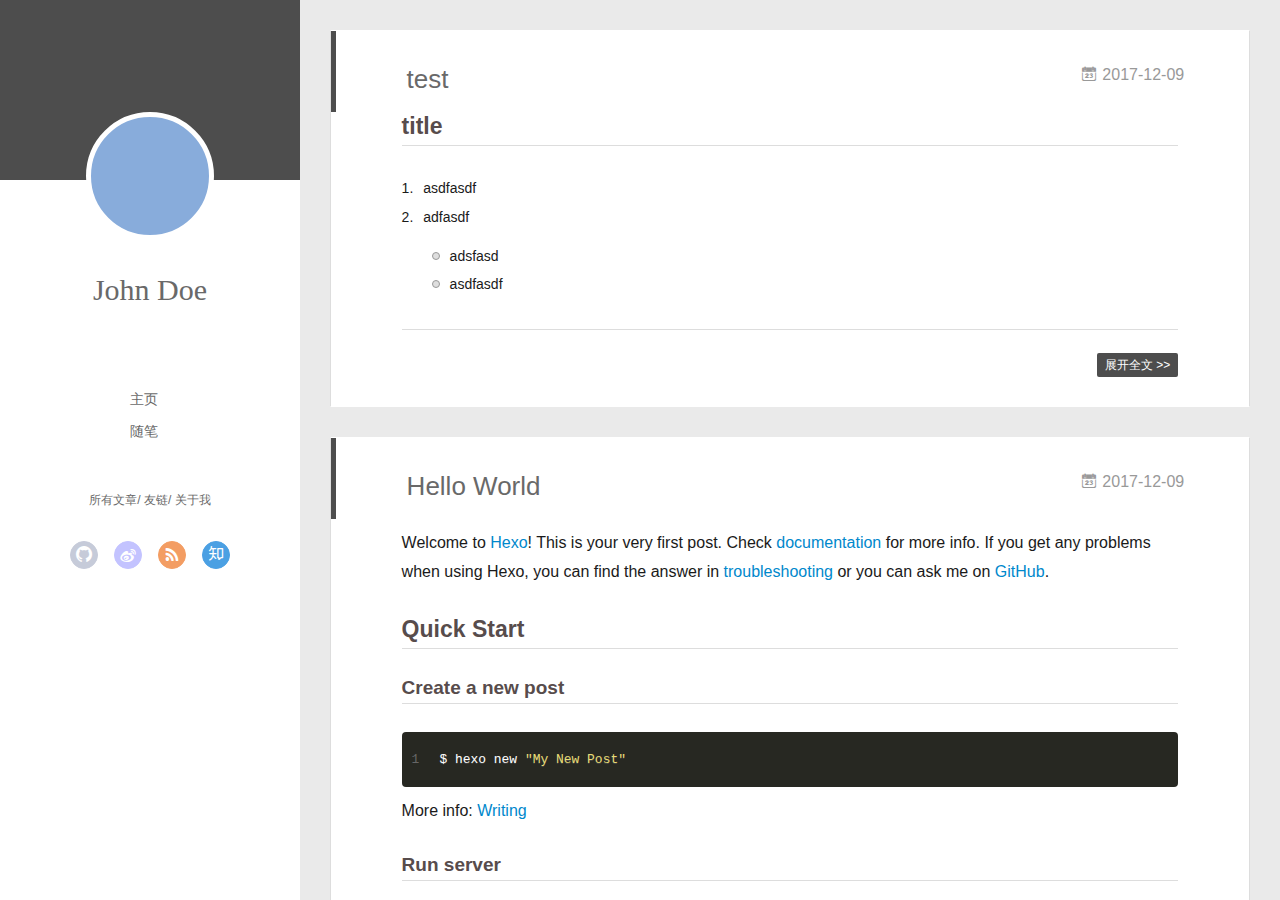
==== index.html @ 36211fd5 "first init" ====
<!DOCTYPE html>
<html>
<head>
  <meta charset="utf-8">
  
  <meta name="renderer" content="webkit">
  <meta http-equiv="X-UA-Compatible" content="IE=edge" >
  <link rel="dns-prefetch" href="http://yoursite.com">
  <title>Hexo</title>
  <meta name="viewport" content="width=device-width, initial-scale=1, maximum-scale=1">
  <meta property="og:type" content="website">
<meta property="og:title" content="Hexo">
<meta property="og:url" content="http://yoursite.com/index.html">
<meta property="og:site_name" content="Hexo">
<meta name="twitter:card" content="summary">
<meta name="twitter:title" content="Hexo">
  
    <link rel="alternative" href="/atom.xml" title="Hexo" type="application/atom+xml">
  
  
    <link rel="icon" href="/favicon.png">
  
  <link rel="stylesheet" type="text/css" href="/./main.0cf68a.css">
  <style type="text/css">
  
    #container.show {
      background: linear-gradient(200deg,#a0cfe4,#e8c37e);
    }
  </style>
  

  

</head>

<body>
  <div id="container" q-class="show:isCtnShow">
    <canvas id="anm-canvas" class="anm-canvas"></canvas>
    <div class="left-col" q-class="show:isShow">
      
<div class="overlay" style="background: #4d4d4d"></div>
<div class="intrude-less">
	<header id="header" class="inner">
		<a href="/" class="profilepic">
			<img src="" class="js-avatar">
		</a>
		<hgroup>
		  <h1 class="header-author"><a href="/">John Doe</a></h1>
		</hgroup>
		

		<nav class="header-menu">
			<ul>
			
				<li><a href="/">主页</a></li>
	        
				<li><a href="/tags/随笔/">随笔</a></li>
	        
			</ul>
		</nav>
		<nav class="header-smart-menu">
    		
    			
    			<a q-on="click: openSlider(e, 'innerArchive')" href="javascript:void(0)">所有文章</a>
    			
            
    			
    			<a q-on="click: openSlider(e, 'friends')" href="javascript:void(0)">友链</a>
    			
            
    			
    			<a q-on="click: openSlider(e, 'aboutme')" href="javascript:void(0)">关于我</a>
    			
            
		</nav>
		<nav class="header-nav">
			<div class="social">
				
					<a class="github" target="_blank" href="#" title="github"><i class="icon-github"></i></a>
		        
					<a class="weibo" target="_blank" href="#" title="weibo"><i class="icon-weibo"></i></a>
		        
					<a class="rss" target="_blank" href="#" title="rss"><i class="icon-rss"></i></a>
		        
					<a class="zhihu" target="_blank" href="#" title="zhihu"><i class="icon-zhihu"></i></a>
		        
			</div>
		</nav>
	</header>		
</div>

    </div>
    <div class="mid-col" q-class="show:isShow,hide:isShow|isFalse">
      
<nav id="mobile-nav">
  	<div class="overlay js-overlay" style="background: #4d4d4d"></div>
	<div class="btnctn js-mobile-btnctn">
  		<div class="slider-trigger list" q-on="click: openSlider(e)"><i class="icon icon-sort"></i></div>
	</div>
	<div class="intrude-less">
		<header id="header" class="inner">
			<div class="profilepic">
				<img src="" class="js-avatar">
			</div>
			<hgroup>
			  <h1 class="header-author js-header-author">John Doe</h1>
			</hgroup>
			
			
			
				
			
				
			
			
			
			<nav class="header-nav">
				<div class="social">
					
						<a class="github" target="_blank" href="#" title="github"><i class="icon-github"></i></a>
			        
						<a class="weibo" target="_blank" href="#" title="weibo"><i class="icon-weibo"></i></a>
			        
						<a class="rss" target="_blank" href="#" title="rss"><i class="icon-rss"></i></a>
			        
						<a class="zhihu" target="_blank" href="#" title="zhihu"><i class="icon-zhihu"></i></a>
			        
				</div>
			</nav>

			<nav class="header-menu js-header-menu">
				<ul style="width: 50%">
				
				
					<li style="width: 50%"><a href="/">主页</a></li>
		        
					<li style="width: 50%"><a href="/tags/随笔/">随笔</a></li>
		        
				</ul>
			</nav>
		</header>				
	</div>
	<div class="mobile-mask" style="display:none" q-show="isShow"></div>
</nav>

      <div id="wrapper" class="body-wrap">
        <div class="menu-l">
          <div class="canvas-wrap">
            <canvas data-colors="#eaeaea" data-sectionHeight="100" data-contentId="js-content" id="myCanvas1" class="anm-canvas"></canvas>
          </div>
          <div id="js-content" class="content-ll">
            
  
    <article id="post-test" class="article article-type-post  article-index" itemscope itemprop="blogPost">
  <div class="article-inner">
    
      <header class="article-header">
        
  
    <h1 itemprop="name">
      <a class="article-title" href="/2017/12/09/test/">test</a>
    </h1>
  

        
        <a href="/2017/12/09/test/" class="archive-article-date">
  	<time datetime="2017-12-09T07:25:48.000Z" itemprop="datePublished"><i class="icon-calendar icon"></i>2017-12-09</time>
</a>
        
      </header>
    
    <div class="article-entry" itemprop="articleBody">
      
        <h2 id="title"><a href="#title" class="headerlink" title="title"></a>title</h2><ol>
<li>asdfasdf</li>
<li>adfasdf<ul>
<li>adsfasd</li>
<li>asdfasdf</li>
</ul>
</li>
</ol>

      

      
    </div>
    <div class="article-info article-info-index">
      
      
      

      
        <p class="article-more-link">
          <a class="article-more-a" href="/2017/12/09/test/">展开全文 >></a>
        </p>
      

      
      <div class="clearfix"></div>
    </div>
  </div>
</article>

<aside class="wrap-side-operation">
    <div class="mod-side-operation">
        
        <div class="jump-container" id="js-jump-container" style="display:none;">
            <a href="javascript:void(0)" class="mod-side-operation__jump-to-top">
                <i class="icon-font icon-back"></i>
            </a>
            <div id="js-jump-plan-container" class="jump-plan-container" style="top: -11px;">
                <i class="icon-font icon-plane jump-plane"></i>
            </div>
        </div>
        
        
    </div>
</aside>




  
    <article id="post-hello-world" class="article article-type-post  article-index" itemscope itemprop="blogPost">
  <div class="article-inner">
    
      <header class="article-header">
        
  
    <h1 itemprop="name">
      <a class="article-title" href="/2017/12/09/hello-world/">Hello World</a>
    </h1>
  

        
        <a href="/2017/12/09/hello-world/" class="archive-article-date">
  	<time datetime="2017-12-09T06:47:21.508Z" itemprop="datePublished"><i class="icon-calendar icon"></i>2017-12-09</time>
</a>
        
      </header>
    
    <div class="article-entry" itemprop="articleBody">
      
        <p>Welcome to <a href="https://hexo.io/" target="_blank" rel="noopener">Hexo</a>! This is your very first post. Check <a href="https://hexo.io/docs/" target="_blank" rel="noopener">documentation</a> for more info. If you get any problems when using Hexo, you can find the answer in <a href="https://hexo.io/docs/troubleshooting.html" target="_blank" rel="noopener">troubleshooting</a> or you can ask me on <a href="https://github.com/hexojs/hexo/issues" target="_blank" rel="noopener">GitHub</a>.</p>
<h2 id="Quick-Start"><a href="#Quick-Start" class="headerlink" title="Quick Start"></a>Quick Start</h2><h3 id="Create-a-new-post"><a href="#Create-a-new-post" class="headerlink" title="Create a new post"></a>Create a new post</h3><figure class="highlight bash"><table><tr><td class="gutter"><pre><span class="line">1</span><br></pre></td><td class="code"><pre><span class="line">$ hexo new <span class="string">"My New Post"</span></span><br></pre></td></tr></table></figure>
<p>More info: <a href="https://hexo.io/docs/writing.html" target="_blank" rel="noopener">Writing</a></p>
<h3 id="Run-server"><a href="#Run-server" class="headerlink" title="Run server"></a>Run server</h3><figure class="highlight bash"><table><tr><td class="gutter"><pre><span class="line">1</span><br></pre></td><td class="code"><pre><span class="line">$ hexo server</span><br></pre></td></tr></table></figure>
<p>More info: <a href="https://hexo.io/docs/server.html" target="_blank" rel="noopener">Server</a></p>
<h3 id="Generate-static-files"><a href="#Generate-static-files" class="headerlink" title="Generate static files"></a>Generate static files</h3><figure class="highlight bash"><table><tr><td class="gutter"><pre><span class="line">1</span><br></pre></td><td class="code"><pre><span class="line">$ hexo generate</span><br></pre></td></tr></table></figure>
<p>More info: <a href="https://hexo.io/docs/generating.html" target="_blank" rel="noopener">Generating</a></p>
<h3 id="Deploy-to-remote-sites"><a href="#Deploy-to-remote-sites" class="headerlink" title="Deploy to remote sites"></a>Deploy to remote sites</h3><figure class="highlight bash"><table><tr><td class="gutter"><pre><span class="line">1</span><br></pre></td><td class="code"><pre><span class="line">$ hexo deploy</span><br></pre></td></tr></table></figure>
<p>More info: <a href="https://hexo.io/docs/deployment.html" target="_blank" rel="noopener">Deployment</a></p>

      

      
    </div>
    <div class="article-info article-info-index">
      
      
      

      
        <p class="article-more-link">
          <a class="article-more-a" href="/2017/12/09/hello-world/">展开全文 >></a>
        </p>
      

      
      <div class="clearfix"></div>
    </div>
  </div>
</article>

<aside class="wrap-side-operation">
    <div class="mod-side-operation">
        
        <div class="jump-container" id="js-jump-container" style="display:none;">
            <a href="javascript:void(0)" class="mod-side-operation__jump-to-top">
                <i class="icon-font icon-back"></i>
            </a>
            <div id="js-jump-plan-container" class="jump-plan-container" style="top: -11px;">
                <i class="icon-font icon-plane jump-plane"></i>
            </div>
        </div>
        
        
    </div>
</aside>




  
  


          </div>
        </div>
      </div>
      <footer id="footer">
  <div class="outer">
    <div id="footer-info">
    	<div class="footer-left">
    		&copy; 2017 John Doe
    	</div>
      	<div class="footer-right">
      		<a href="http://hexo.io/" target="_blank">Hexo</a>  Theme <a href="https://github.com/litten/hexo-theme-yilia" target="_blank">Yilia</a> by Litten
      	</div>
    </div>
  </div>
</footer>
    </div>
    <script>
	var yiliaConfig = {
		mathjax: false,
		isHome: true,
		isPost: false,
		isArchive: false,
		isTag: false,
		isCategory: false,
		open_in_new: false,
		toc_hide_index: true,
		root: "/",
		innerArchive: true,
		showTags: false
	}
</script>

<script>!function(t){function n(e){if(r[e])return r[e].exports;var i=r[e]={exports:{},id:e,loaded:!1};return t[e].call(i.exports,i,i.exports,n),i.loaded=!0,i.exports}var r={};n.m=t,n.c=r,n.p="./",n(0)}([function(t,n,r){r(195),t.exports=r(191)},function(t,n,r){var e=r(3),i=r(52),o=r(27),u=r(28),c=r(53),f="prototype",a=function(t,n,r){var s,l,h,v,p=t&a.F,d=t&a.G,y=t&a.S,g=t&a.P,b=t&a.B,m=d?e:y?e[n]||(e[n]={}):(e[n]||{})[f],x=d?i:i[n]||(i[n]={}),w=x[f]||(x[f]={});d&&(r=n);for(s in r)l=!p&&m&&void 0!==m[s],h=(l?m:r)[s],v=b&&l?c(h,e):g&&"function"==typeof h?c(Function.call,h):h,m&&u(m,s,h,t&a.U),x[s]!=h&&o(x,s,v),g&&w[s]!=h&&(w[s]=h)};e.core=i,a.F=1,a.G=2,a.S=4,a.P=8,a.B=16,a.W=32,a.U=64,a.R=128,t.exports=a},function(t,n,r){var e=r(6);t.exports=function(t){if(!e(t))throw TypeError(t+" is not an object!");return t}},function(t,n){var r=t.exports="undefined"!=typeof window&&window.Math==Math?window:"undefined"!=typeof self&&self.Math==Math?self:Function("return this")();"number"==typeof __g&&(__g=r)},function(t,n){t.exports=function(t){try{return!!t()}catch(t){return!0}}},function(t,n){var r=t.exports="undefined"!=typeof window&&window.Math==Math?window:"undefined"!=typeof self&&self.Math==Math?self:Function("return this")();"number"==typeof __g&&(__g=r)},function(t,n){t.exports=function(t){return"object"==typeof t?null!==t:"function"==typeof t}},function(t,n,r){var e=r(126)("wks"),i=r(76),o=r(3).Symbol,u="function"==typeof o;(t.exports=function(t){return e[t]||(e[t]=u&&o[t]||(u?o:i)("Symbol."+t))}).store=e},function(t,n){var r={}.hasOwnProperty;t.exports=function(t,n){return r.call(t,n)}},function(t,n,r){var e=r(94),i=r(33);t.exports=function(t){return e(i(t))}},function(t,n,r){t.exports=!r(4)(function(){return 7!=Object.defineProperty({},"a",{get:function(){return 7}}).a})},function(t,n,r){var e=r(2),i=r(167),o=r(50),u=Object.defineProperty;n.f=r(10)?Object.defineProperty:function(t,n,r){if(e(t),n=o(n,!0),e(r),i)try{return u(t,n,r)}catch(t){}if("get"in r||"set"in r)throw TypeError("Accessors not supported!");return"value"in r&&(t[n]=r.value),t}},function(t,n,r){t.exports=!r(18)(function(){return 7!=Object.defineProperty({},"a",{get:function(){return 7}}).a})},function(t,n,r){var e=r(14),i=r(22);t.exports=r(12)?function(t,n,r){return e.f(t,n,i(1,r))}:function(t,n,r){return t[n]=r,t}},function(t,n,r){var e=r(20),i=r(58),o=r(42),u=Object.defineProperty;n.f=r(12)?Object.defineProperty:function(t,n,r){if(e(t),n=o(n,!0),e(r),i)try{return u(t,n,r)}catch(t){}if("get"in r||"set"in r)throw TypeError("Accessors not supported!");return"value"in r&&(t[n]=r.value),t}},function(t,n,r){var e=r(40)("wks"),i=r(23),o=r(5).Symbol,u="function"==typeof o;(t.exports=function(t){return e[t]||(e[t]=u&&o[t]||(u?o:i)("Symbol."+t))}).store=e},function(t,n,r){var e=r(67),i=Math.min;t.exports=function(t){return t>0?i(e(t),9007199254740991):0}},function(t,n,r){var e=r(46);t.exports=function(t){return Object(e(t))}},function(t,n){t.exports=function(t){try{return!!t()}catch(t){return!0}}},function(t,n,r){var e=r(63),i=r(34);t.exports=Object.keys||function(t){return e(t,i)}},function(t,n,r){var e=r(21);t.exports=function(t){if(!e(t))throw TypeError(t+" is not an object!");return t}},function(t,n){t.exports=function(t){return"object"==typeof t?null!==t:"function"==typeof t}},function(t,n){t.exports=function(t,n){return{enumerable:!(1&t),configurable:!(2&t),writable:!(4&t),value:n}}},function(t,n){var r=0,e=Math.random();t.exports=function(t){return"Symbol(".concat(void 0===t?"":t,")_",(++r+e).toString(36))}},function(t,n){var r={}.hasOwnProperty;t.exports=function(t,n){return r.call(t,n)}},function(t,n){var r=t.exports={version:"2.4.0"};"number"==typeof __e&&(__e=r)},function(t,n){t.exports=function(t){if("function"!=typeof t)throw TypeError(t+" is not a function!");return t}},function(t,n,r){var e=r(11),i=r(66);t.exports=r(10)?function(t,n,r){return e.f(t,n,i(1,r))}:function(t,n,r){return t[n]=r,t}},function(t,n,r){var e=r(3),i=r(27),o=r(24),u=r(76)("src"),c="toString",f=Function[c],a=(""+f).split(c);r(52).inspectSource=function(t){return f.call(t)},(t.exports=function(t,n,r,c){var f="function"==typeof r;f&&(o(r,"name")||i(r,"name",n)),t[n]!==r&&(f&&(o(r,u)||i(r,u,t[n]?""+t[n]:a.join(String(n)))),t===e?t[n]=r:c?t[n]?t[n]=r:i(t,n,r):(delete t[n],i(t,n,r)))})(Function.prototype,c,function(){return"function"==typeof this&&this[u]||f.call(this)})},function(t,n,r){var e=r(1),i=r(4),o=r(46),u=function(t,n,r,e){var i=String(o(t)),u="<"+n;return""!==r&&(u+=" "+r+'="'+String(e).replace(/"/g,"&quot;")+'"'),u+">"+i+"</"+n+">"};t.exports=function(t,n){var r={};r[t]=n(u),e(e.P+e.F*i(function(){var n=""[t]('"');return n!==n.toLowerCase()||n.split('"').length>3}),"String",r)}},function(t,n,r){var e=r(115),i=r(46);t.exports=function(t){return e(i(t))}},function(t,n,r){var e=r(116),i=r(66),o=r(30),u=r(50),c=r(24),f=r(167),a=Object.getOwnPropertyDescriptor;n.f=r(10)?a:function(t,n){if(t=o(t),n=u(n,!0),f)try{return a(t,n)}catch(t){}if(c(t,n))return i(!e.f.call(t,n),t[n])}},function(t,n,r){var e=r(24),i=r(17),o=r(145)("IE_PROTO"),u=Object.prototype;t.exports=Object.getPrototypeOf||function(t){return t=i(t),e(t,o)?t[o]:"function"==typeof t.constructor&&t instanceof t.constructor?t.constructor.prototype:t instanceof Object?u:null}},function(t,n){t.exports=function(t){if(void 0==t)throw TypeError("Can't call method on  "+t);return t}},function(t,n){t.exports="constructor,hasOwnProperty,isPrototypeOf,propertyIsEnumerable,toLocaleString,toString,valueOf".split(",")},function(t,n){t.exports={}},function(t,n){t.exports=!0},function(t,n){n.f={}.propertyIsEnumerable},function(t,n,r){var e=r(14).f,i=r(8),o=r(15)("toStringTag");t.exports=function(t,n,r){t&&!i(t=r?t:t.prototype,o)&&e(t,o,{configurable:!0,value:n})}},function(t,n,r){var e=r(40)("keys"),i=r(23);t.exports=function(t){return e[t]||(e[t]=i(t))}},function(t,n,r){var e=r(5),i="__core-js_shared__",o=e[i]||(e[i]={});t.exports=function(t){return o[t]||(o[t]={})}},function(t,n){var r=Math.ceil,e=Math.floor;t.exports=function(t){return isNaN(t=+t)?0:(t>0?e:r)(t)}},function(t,n,r){var e=r(21);t.exports=function(t,n){if(!e(t))return t;var r,i;if(n&&"function"==typeof(r=t.toString)&&!e(i=r.call(t)))return i;if("function"==typeof(r=t.valueOf)&&!e(i=r.call(t)))return i;if(!n&&"function"==typeof(r=t.toString)&&!e(i=r.call(t)))return i;throw TypeError("Can't convert object to primitive value")}},function(t,n,r){var e=r(5),i=r(25),o=r(36),u=r(44),c=r(14).f;t.exports=function(t){var n=i.Symbol||(i.Symbol=o?{}:e.Symbol||{});"_"==t.charAt(0)||t in n||c(n,t,{value:u.f(t)})}},function(t,n,r){n.f=r(15)},function(t,n){var r={}.toString;t.exports=function(t){return r.call(t).slice(8,-1)}},function(t,n){t.exports=function(t){if(void 0==t)throw TypeError("Can't call method on  "+t);return t}},function(t,n,r){var e=r(4);t.exports=function(t,n){return!!t&&e(function(){n?t.call(null,function(){},1):t.call(null)})}},function(t,n,r){var e=r(53),i=r(115),o=r(17),u=r(16),c=r(203);t.exports=function(t,n){var r=1==t,f=2==t,a=3==t,s=4==t,l=6==t,h=5==t||l,v=n||c;return function(n,c,p){for(var d,y,g=o(n),b=i(g),m=e(c,p,3),x=u(b.length),w=0,S=r?v(n,x):f?v(n,0):void 0;x>w;w++)if((h||w in b)&&(d=b[w],y=m(d,w,g),t))if(r)S[w]=y;else if(y)switch(t){case 3:return!0;case 5:return d;case 6:return w;case 2:S.push(d)}else if(s)return!1;return l?-1:a||s?s:S}}},function(t,n,r){var e=r(1),i=r(52),o=r(4);t.exports=function(t,n){var r=(i.Object||{})[t]||Object[t],u={};u[t]=n(r),e(e.S+e.F*o(function(){r(1)}),"Object",u)}},function(t,n,r){var e=r(6);t.exports=function(t,n){if(!e(t))return t;var r,i;if(n&&"function"==typeof(r=t.toString)&&!e(i=r.call(t)))return i;if("function"==typeof(r=t.valueOf)&&!e(i=r.call(t)))return i;if(!n&&"function"==typeof(r=t.toString)&&!e(i=r.call(t)))return i;throw TypeError("Can't convert object to primitive value")}},function(t,n,r){var e=r(5),i=r(25),o=r(91),u=r(13),c="prototype",f=function(t,n,r){var a,s,l,h=t&f.F,v=t&f.G,p=t&f.S,d=t&f.P,y=t&f.B,g=t&f.W,b=v?i:i[n]||(i[n]={}),m=b[c],x=v?e:p?e[n]:(e[n]||{})[c];v&&(r=n);for(a in r)(s=!h&&x&&void 0!==x[a])&&a in b||(l=s?x[a]:r[a],b[a]=v&&"function"!=typeof x[a]?r[a]:y&&s?o(l,e):g&&x[a]==l?function(t){var n=function(n,r,e){if(this instanceof t){switch(arguments.length){case 0:return new t;case 1:return new t(n);case 2:return new t(n,r)}return new t(n,r,e)}return t.apply(this,arguments)};return n[c]=t[c],n}(l):d&&"function"==typeof l?o(Function.call,l):l,d&&((b.virtual||(b.virtual={}))[a]=l,t&f.R&&m&&!m[a]&&u(m,a,l)))};f.F=1,f.G=2,f.S=4,f.P=8,f.B=16,f.W=32,f.U=64,f.R=128,t.exports=f},function(t,n){var r=t.exports={version:"2.4.0"};"number"==typeof __e&&(__e=r)},function(t,n,r){var e=r(26);t.exports=function(t,n,r){if(e(t),void 0===n)return t;switch(r){case 1:return function(r){return t.call(n,r)};case 2:return function(r,e){return t.call(n,r,e)};case 3:return function(r,e,i){return t.call(n,r,e,i)}}return function(){return t.apply(n,arguments)}}},function(t,n,r){var e=r(183),i=r(1),o=r(126)("metadata"),u=o.store||(o.store=new(r(186))),c=function(t,n,r){var i=u.get(t);if(!i){if(!r)return;u.set(t,i=new e)}var o=i.get(n);if(!o){if(!r)return;i.set(n,o=new e)}return o},f=function(t,n,r){var e=c(n,r,!1);return void 0!==e&&e.has(t)},a=function(t,n,r){var e=c(n,r,!1);return void 0===e?void 0:e.get(t)},s=function(t,n,r,e){c(r,e,!0).set(t,n)},l=function(t,n){var r=c(t,n,!1),e=[];return r&&r.forEach(function(t,n){e.push(n)}),e},h=function(t){return void 0===t||"symbol"==typeof t?t:String(t)},v=function(t){i(i.S,"Reflect",t)};t.exports={store:u,map:c,has:f,get:a,set:s,keys:l,key:h,exp:v}},function(t,n,r){"use strict";if(r(10)){var e=r(69),i=r(3),o=r(4),u=r(1),c=r(127),f=r(152),a=r(53),s=r(68),l=r(66),h=r(27),v=r(73),p=r(67),d=r(16),y=r(75),g=r(50),b=r(24),m=r(180),x=r(114),w=r(6),S=r(17),_=r(137),O=r(70),E=r(32),P=r(71).f,j=r(154),F=r(76),M=r(7),A=r(48),N=r(117),T=r(146),I=r(155),k=r(80),L=r(123),R=r(74),C=r(130),D=r(160),U=r(11),W=r(31),G=U.f,B=W.f,V=i.RangeError,z=i.TypeError,q=i.Uint8Array,K="ArrayBuffer",J="Shared"+K,Y="BYTES_PER_ELEMENT",H="prototype",$=Array[H],X=f.ArrayBuffer,Q=f.DataView,Z=A(0),tt=A(2),nt=A(3),rt=A(4),et=A(5),it=A(6),ot=N(!0),ut=N(!1),ct=I.values,ft=I.keys,at=I.entries,st=$.lastIndexOf,lt=$.reduce,ht=$.reduceRight,vt=$.join,pt=$.sort,dt=$.slice,yt=$.toString,gt=$.toLocaleString,bt=M("iterator"),mt=M("toStringTag"),xt=F("typed_constructor"),wt=F("def_constructor"),St=c.CONSTR,_t=c.TYPED,Ot=c.VIEW,Et="Wrong length!",Pt=A(1,function(t,n){return Tt(T(t,t[wt]),n)}),jt=o(function(){return 1===new q(new Uint16Array([1]).buffer)[0]}),Ft=!!q&&!!q[H].set&&o(function(){new q(1).set({})}),Mt=function(t,n){if(void 0===t)throw z(Et);var r=+t,e=d(t);if(n&&!m(r,e))throw V(Et);return e},At=function(t,n){var r=p(t);if(r<0||r%n)throw V("Wrong offset!");return r},Nt=function(t){if(w(t)&&_t in t)return t;throw z(t+" is not a typed array!")},Tt=function(t,n){if(!(w(t)&&xt in t))throw z("It is not a typed array constructor!");return new t(n)},It=function(t,n){return kt(T(t,t[wt]),n)},kt=function(t,n){for(var r=0,e=n.length,i=Tt(t,e);e>r;)i[r]=n[r++];return i},Lt=function(t,n,r){G(t,n,{get:function(){return this._d[r]}})},Rt=function(t){var n,r,e,i,o,u,c=S(t),f=arguments.length,s=f>1?arguments[1]:void 0,l=void 0!==s,h=j(c);if(void 0!=h&&!_(h)){for(u=h.call(c),e=[],n=0;!(o=u.next()).done;n++)e.push(o.value);c=e}for(l&&f>2&&(s=a(s,arguments[2],2)),n=0,r=d(c.length),i=Tt(this,r);r>n;n++)i[n]=l?s(c[n],n):c[n];return i},Ct=function(){for(var t=0,n=arguments.length,r=Tt(this,n);n>t;)r[t]=arguments[t++];return r},Dt=!!q&&o(function(){gt.call(new q(1))}),Ut=function(){return gt.apply(Dt?dt.call(Nt(this)):Nt(this),arguments)},Wt={copyWithin:function(t,n){return D.call(Nt(this),t,n,arguments.length>2?arguments[2]:void 0)},every:function(t){return rt(Nt(this),t,arguments.length>1?arguments[1]:void 0)},fill:function(t){return C.apply(Nt(this),arguments)},filter:function(t){return It(this,tt(Nt(this),t,arguments.length>1?arguments[1]:void 0))},find:function(t){return et(Nt(this),t,arguments.length>1?arguments[1]:void 0)},findIndex:function(t){return it(Nt(this),t,arguments.length>1?arguments[1]:void 0)},forEach:function(t){Z(Nt(this),t,arguments.length>1?arguments[1]:void 0)},indexOf:function(t){return ut(Nt(this),t,arguments.length>1?arguments[1]:void 0)},includes:function(t){return ot(Nt(this),t,arguments.length>1?arguments[1]:void 0)},join:function(t){return vt.apply(Nt(this),arguments)},lastIndexOf:function(t){return st.apply(Nt(this),arguments)},map:function(t){return Pt(Nt(this),t,arguments.length>1?arguments[1]:void 0)},reduce:function(t){return lt.apply(Nt(this),arguments)},reduceRight:function(t){return ht.apply(Nt(this),arguments)},reverse:function(){for(var t,n=this,r=Nt(n).length,e=Math.floor(r/2),i=0;i<e;)t=n[i],n[i++]=n[--r],n[r]=t;return n},some:function(t){return nt(Nt(this),t,arguments.length>1?arguments[1]:void 0)},sort:function(t){return pt.call(Nt(this),t)},subarray:function(t,n){var r=Nt(this),e=r.length,i=y(t,e);return new(T(r,r[wt]))(r.buffer,r.byteOffset+i*r.BYTES_PER_ELEMENT,d((void 0===n?e:y(n,e))-i))}},Gt=function(t,n){return It(this,dt.call(Nt(this),t,n))},Bt=function(t){Nt(this);var n=At(arguments[1],1),r=this.length,e=S(t),i=d(e.length),o=0;if(i+n>r)throw V(Et);for(;o<i;)this[n+o]=e[o++]},Vt={entries:function(){return at.call(Nt(this))},keys:function(){return ft.call(Nt(this))},values:function(){return ct.call(Nt(this))}},zt=function(t,n){return w(t)&&t[_t]&&"symbol"!=typeof n&&n in t&&String(+n)==String(n)},qt=function(t,n){return zt(t,n=g(n,!0))?l(2,t[n]):B(t,n)},Kt=function(t,n,r){return!(zt(t,n=g(n,!0))&&w(r)&&b(r,"value"))||b(r,"get")||b(r,"set")||r.configurable||b(r,"writable")&&!r.writable||b(r,"enumerable")&&!r.enumerable?G(t,n,r):(t[n]=r.value,t)};St||(W.f=qt,U.f=Kt),u(u.S+u.F*!St,"Object",{getOwnPropertyDescriptor:qt,defineProperty:Kt}),o(function(){yt.call({})})&&(yt=gt=function(){return vt.call(this)});var Jt=v({},Wt);v(Jt,Vt),h(Jt,bt,Vt.values),v(Jt,{slice:Gt,set:Bt,constructor:function(){},toString:yt,toLocaleString:Ut}),Lt(Jt,"buffer","b"),Lt(Jt,"byteOffset","o"),Lt(Jt,"byteLength","l"),Lt(Jt,"length","e"),G(Jt,mt,{get:function(){return this[_t]}}),t.exports=function(t,n,r,f){f=!!f;var a=t+(f?"Clamped":"")+"Array",l="Uint8Array"!=a,v="get"+t,p="set"+t,y=i[a],g=y||{},b=y&&E(y),m=!y||!c.ABV,S={},_=y&&y[H],j=function(t,r){var e=t._d;return e.v[v](r*n+e.o,jt)},F=function(t,r,e){var i=t._d;f&&(e=(e=Math.round(e))<0?0:e>255?255:255&e),i.v[p](r*n+i.o,e,jt)},M=function(t,n){G(t,n,{get:function(){return j(this,n)},set:function(t){return F(this,n,t)},enumerable:!0})};m?(y=r(function(t,r,e,i){s(t,y,a,"_d");var o,u,c,f,l=0,v=0;if(w(r)){if(!(r instanceof X||(f=x(r))==K||f==J))return _t in r?kt(y,r):Rt.call(y,r);o=r,v=At(e,n);var p=r.byteLength;if(void 0===i){if(p%n)throw V(Et);if((u=p-v)<0)throw V(Et)}else if((u=d(i)*n)+v>p)throw V(Et);c=u/n}else c=Mt(r,!0),u=c*n,o=new X(u);for(h(t,"_d",{b:o,o:v,l:u,e:c,v:new Q(o)});l<c;)M(t,l++)}),_=y[H]=O(Jt),h(_,"constructor",y)):L(function(t){new y(null),new y(t)},!0)||(y=r(function(t,r,e,i){s(t,y,a);var o;return w(r)?r instanceof X||(o=x(r))==K||o==J?void 0!==i?new g(r,At(e,n),i):void 0!==e?new g(r,At(e,n)):new g(r):_t in r?kt(y,r):Rt.call(y,r):new g(Mt(r,l))}),Z(b!==Function.prototype?P(g).concat(P(b)):P(g),function(t){t in y||h(y,t,g[t])}),y[H]=_,e||(_.constructor=y));var A=_[bt],N=!!A&&("values"==A.name||void 0==A.name),T=Vt.values;h(y,xt,!0),h(_,_t,a),h(_,Ot,!0),h(_,wt,y),(f?new y(1)[mt]==a:mt in _)||G(_,mt,{get:function(){return a}}),S[a]=y,u(u.G+u.W+u.F*(y!=g),S),u(u.S,a,{BYTES_PER_ELEMENT:n,from:Rt,of:Ct}),Y in _||h(_,Y,n),u(u.P,a,Wt),R(a),u(u.P+u.F*Ft,a,{set:Bt}),u(u.P+u.F*!N,a,Vt),u(u.P+u.F*(_.toString!=yt),a,{toString:yt}),u(u.P+u.F*o(function(){new y(1).slice()}),a,{slice:Gt}),u(u.P+u.F*(o(function(){return[1,2].toLocaleString()!=new y([1,2]).toLocaleString()})||!o(function(){_.toLocaleString.call([1,2])})),a,{toLocaleString:Ut}),k[a]=N?A:T,e||N||h(_,bt,T)}}else t.exports=function(){}},function(t,n){var r={}.toString;t.exports=function(t){return r.call(t).slice(8,-1)}},function(t,n,r){var e=r(21),i=r(5).document,o=e(i)&&e(i.createElement);t.exports=function(t){return o?i.createElement(t):{}}},function(t,n,r){t.exports=!r(12)&&!r(18)(function(){return 7!=Object.defineProperty(r(57)("div"),"a",{get:function(){return 7}}).a})},function(t,n,r){"use strict";var e=r(36),i=r(51),o=r(64),u=r(13),c=r(8),f=r(35),a=r(96),s=r(38),l=r(103),h=r(15)("iterator"),v=!([].keys&&"next"in[].keys()),p="keys",d="values",y=function(){return this};t.exports=function(t,n,r,g,b,m,x){a(r,n,g);var w,S,_,O=function(t){if(!v&&t in F)return F[t];switch(t){case p:case d:return function(){return new r(this,t)}}return function(){return new r(this,t)}},E=n+" Iterator",P=b==d,j=!1,F=t.prototype,M=F[h]||F["@@iterator"]||b&&F[b],A=M||O(b),N=b?P?O("entries"):A:void 0,T="Array"==n?F.entries||M:M;if(T&&(_=l(T.call(new t)))!==Object.prototype&&(s(_,E,!0),e||c(_,h)||u(_,h,y)),P&&M&&M.name!==d&&(j=!0,A=function(){return M.call(this)}),e&&!x||!v&&!j&&F[h]||u(F,h,A),f[n]=A,f[E]=y,b)if(w={values:P?A:O(d),keys:m?A:O(p),entries:N},x)for(S in w)S in F||o(F,S,w[S]);else i(i.P+i.F*(v||j),n,w);return w}},function(t,n,r){var e=r(20),i=r(100),o=r(34),u=r(39)("IE_PROTO"),c=function(){},f="prototype",a=function(){var t,n=r(57)("iframe"),e=o.length;for(n.style.display="none",r(93).appendChild(n),n.src="javascript:",t=n.contentWindow.document,t.open(),t.write("<script>document.F=Object<\/script>"),t.close(),a=t.F;e--;)delete a[f][o[e]];return a()};t.exports=Object.create||function(t,n){var r;return null!==t?(c[f]=e(t),r=new c,c[f]=null,r[u]=t):r=a(),void 0===n?r:i(r,n)}},function(t,n,r){var e=r(63),i=r(34).concat("length","prototype");n.f=Object.getOwnPropertyNames||function(t){return e(t,i)}},function(t,n){n.f=Object.getOwnPropertySymbols},function(t,n,r){var e=r(8),i=r(9),o=r(90)(!1),u=r(39)("IE_PROTO");t.exports=function(t,n){var r,c=i(t),f=0,a=[];for(r in c)r!=u&&e(c,r)&&a.push(r);for(;n.length>f;)e(c,r=n[f++])&&(~o(a,r)||a.push(r));return a}},function(t,n,r){t.exports=r(13)},function(t,n,r){var e=r(76)("meta"),i=r(6),o=r(24),u=r(11).f,c=0,f=Object.isExtensible||function(){return!0},a=!r(4)(function(){return f(Object.preventExtensions({}))}),s=function(t){u(t,e,{value:{i:"O"+ ++c,w:{}}})},l=function(t,n){if(!i(t))return"symbol"==typeof t?t:("string"==typeof t?"S":"P")+t;if(!o(t,e)){if(!f(t))return"F";if(!n)return"E";s(t)}return t[e].i},h=function(t,n){if(!o(t,e)){if(!f(t))return!0;if(!n)return!1;s(t)}return t[e].w},v=function(t){return a&&p.NEED&&f(t)&&!o(t,e)&&s(t),t},p=t.exports={KEY:e,NEED:!1,fastKey:l,getWeak:h,onFreeze:v}},function(t,n){t.exports=function(t,n){return{enumerable:!(1&t),configurable:!(2&t),writable:!(4&t),value:n}}},function(t,n){var r=Math.ceil,e=Math.floor;t.exports=function(t){return isNaN(t=+t)?0:(t>0?e:r)(t)}},function(t,n){t.exports=function(t,n,r,e){if(!(t instanceof n)||void 0!==e&&e in t)throw TypeError(r+": incorrect invocation!");return t}},function(t,n){t.exports=!1},function(t,n,r){var e=r(2),i=r(173),o=r(133),u=r(145)("IE_PROTO"),c=function(){},f="prototype",a=function(){var t,n=r(132)("iframe"),e=o.length;for(n.style.display="none",r(135).appendChild(n),n.src="javascript:",t=n.contentWindow.document,t.open(),t.write("<script>document.F=Object<\/script>"),t.close(),a=t.F;e--;)delete a[f][o[e]];return a()};t.exports=Object.create||function(t,n){var r;return null!==t?(c[f]=e(t),r=new c,c[f]=null,r[u]=t):r=a(),void 0===n?r:i(r,n)}},function(t,n,r){var e=r(175),i=r(133).concat("length","prototype");n.f=Object.getOwnPropertyNames||function(t){return e(t,i)}},function(t,n,r){var e=r(175),i=r(133);t.exports=Object.keys||function(t){return e(t,i)}},function(t,n,r){var e=r(28);t.exports=function(t,n,r){for(var i in n)e(t,i,n[i],r);return t}},function(t,n,r){"use strict";var e=r(3),i=r(11),o=r(10),u=r(7)("species");t.exports=function(t){var n=e[t];o&&n&&!n[u]&&i.f(n,u,{configurable:!0,get:function(){return this}})}},function(t,n,r){var e=r(67),i=Math.max,o=Math.min;t.exports=function(t,n){return t=e(t),t<0?i(t+n,0):o(t,n)}},function(t,n){var r=0,e=Math.random();t.exports=function(t){return"Symbol(".concat(void 0===t?"":t,")_",(++r+e).toString(36))}},function(t,n,r){var e=r(33);t.exports=function(t){return Object(e(t))}},function(t,n,r){var e=r(7)("unscopables"),i=Array.prototype;void 0==i[e]&&r(27)(i,e,{}),t.exports=function(t){i[e][t]=!0}},function(t,n,r){var e=r(53),i=r(169),o=r(137),u=r(2),c=r(16),f=r(154),a={},s={},n=t.exports=function(t,n,r,l,h){var v,p,d,y,g=h?function(){return t}:f(t),b=e(r,l,n?2:1),m=0;if("function"!=typeof g)throw TypeError(t+" is not iterable!");if(o(g)){for(v=c(t.length);v>m;m++)if((y=n?b(u(p=t[m])[0],p[1]):b(t[m]))===a||y===s)return y}else for(d=g.call(t);!(p=d.next()).done;)if((y=i(d,b,p.value,n))===a||y===s)return y};n.BREAK=a,n.RETURN=s},function(t,n){t.exports={}},function(t,n,r){var e=r(11).f,i=r(24),o=r(7)("toStringTag");t.exports=function(t,n,r){t&&!i(t=r?t:t.prototype,o)&&e(t,o,{configurable:!0,value:n})}},function(t,n,r){var e=r(1),i=r(46),o=r(4),u=r(150),c="["+u+"]",f="​",a=RegExp("^"+c+c+"*"),s=RegExp(c+c+"*$"),l=function(t,n,r){var i={},c=o(function(){return!!u[t]()||f[t]()!=f}),a=i[t]=c?n(h):u[t];r&&(i[r]=a),e(e.P+e.F*c,"String",i)},h=l.trim=function(t,n){return t=String(i(t)),1&n&&(t=t.replace(a,"")),2&n&&(t=t.replace(s,"")),t};t.exports=l},function(t,n,r){t.exports={default:r(86),__esModule:!0}},function(t,n,r){t.exports={default:r(87),__esModule:!0}},function(t,n,r){"use strict";function e(t){return t&&t.__esModule?t:{default:t}}n.__esModule=!0;var i=r(84),o=e(i),u=r(83),c=e(u),f="function"==typeof c.default&&"symbol"==typeof o.default?function(t){return typeof t}:function(t){return t&&"function"==typeof c.default&&t.constructor===c.default&&t!==c.default.prototype?"symbol":typeof t};n.default="function"==typeof c.default&&"symbol"===f(o.default)?function(t){return void 0===t?"undefined":f(t)}:function(t){return t&&"function"==typeof c.default&&t.constructor===c.default&&t!==c.default.prototype?"symbol":void 0===t?"undefined":f(t)}},function(t,n,r){r(110),r(108),r(111),r(112),t.exports=r(25).Symbol},function(t,n,r){r(109),r(113),t.exports=r(44).f("iterator")},function(t,n){t.exports=function(t){if("function"!=typeof t)throw TypeError(t+" is not a function!");return t}},function(t,n){t.exports=function(){}},function(t,n,r){var e=r(9),i=r(106),o=r(105);t.exports=function(t){return function(n,r,u){var c,f=e(n),a=i(f.length),s=o(u,a);if(t&&r!=r){for(;a>s;)if((c=f[s++])!=c)return!0}else for(;a>s;s++)if((t||s in f)&&f[s]===r)return t||s||0;return!t&&-1}}},function(t,n,r){var e=r(88);t.exports=function(t,n,r){if(e(t),void 0===n)return t;switch(r){case 1:return function(r){return t.call(n,r)};case 2:return function(r,e){return t.call(n,r,e)};case 3:return function(r,e,i){return t.call(n,r,e,i)}}return function(){return t.apply(n,arguments)}}},function(t,n,r){var e=r(19),i=r(62),o=r(37);t.exports=function(t){var n=e(t),r=i.f;if(r)for(var u,c=r(t),f=o.f,a=0;c.length>a;)f.call(t,u=c[a++])&&n.push(u);return n}},function(t,n,r){t.exports=r(5).document&&document.documentElement},function(t,n,r){var e=r(56);t.exports=Object("z").propertyIsEnumerable(0)?Object:function(t){return"String"==e(t)?t.split(""):Object(t)}},function(t,n,r){var e=r(56);t.exports=Array.isArray||function(t){return"Array"==e(t)}},function(t,n,r){"use strict";var e=r(60),i=r(22),o=r(38),u={};r(13)(u,r(15)("iterator"),function(){return this}),t.exports=function(t,n,r){t.prototype=e(u,{next:i(1,r)}),o(t,n+" Iterator")}},function(t,n){t.exports=function(t,n){return{value:n,done:!!t}}},function(t,n,r){var e=r(19),i=r(9);t.exports=function(t,n){for(var r,o=i(t),u=e(o),c=u.length,f=0;c>f;)if(o[r=u[f++]]===n)return r}},function(t,n,r){var e=r(23)("meta"),i=r(21),o=r(8),u=r(14).f,c=0,f=Object.isExtensible||function(){return!0},a=!r(18)(function(){return f(Object.preventExtensions({}))}),s=function(t){u(t,e,{value:{i:"O"+ ++c,w:{}}})},l=function(t,n){if(!i(t))return"symbol"==typeof t?t:("string"==typeof t?"S":"P")+t;if(!o(t,e)){if(!f(t))return"F";if(!n)return"E";s(t)}return t[e].i},h=function(t,n){if(!o(t,e)){if(!f(t))return!0;if(!n)return!1;s(t)}return t[e].w},v=function(t){return a&&p.NEED&&f(t)&&!o(t,e)&&s(t),t},p=t.exports={KEY:e,NEED:!1,fastKey:l,getWeak:h,onFreeze:v}},function(t,n,r){var e=r(14),i=r(20),o=r(19);t.exports=r(12)?Object.defineProperties:function(t,n){i(t);for(var r,u=o(n),c=u.length,f=0;c>f;)e.f(t,r=u[f++],n[r]);return t}},function(t,n,r){var e=r(37),i=r(22),o=r(9),u=r(42),c=r(8),f=r(58),a=Object.getOwnPropertyDescriptor;n.f=r(12)?a:function(t,n){if(t=o(t),n=u(n,!0),f)try{return a(t,n)}catch(t){}if(c(t,n))return i(!e.f.call(t,n),t[n])}},function(t,n,r){var e=r(9),i=r(61).f,o={}.toString,u="object"==typeof window&&window&&Object.getOwnPropertyNames?Object.getOwnPropertyNames(window):[],c=function(t){try{return i(t)}catch(t){return u.slice()}};t.exports.f=function(t){return u&&"[object Window]"==o.call(t)?c(t):i(e(t))}},function(t,n,r){var e=r(8),i=r(77),o=r(39)("IE_PROTO"),u=Object.prototype;t.exports=Object.getPrototypeOf||function(t){return t=i(t),e(t,o)?t[o]:"function"==typeof t.constructor&&t instanceof t.constructor?t.constructor.prototype:t instanceof Object?u:null}},function(t,n,r){var e=r(41),i=r(33);t.exports=function(t){return function(n,r){var o,u,c=String(i(n)),f=e(r),a=c.length;return f<0||f>=a?t?"":void 0:(o=c.charCodeAt(f),o<55296||o>56319||f+1===a||(u=c.charCodeAt(f+1))<56320||u>57343?t?c.charAt(f):o:t?c.slice(f,f+2):u-56320+(o-55296<<10)+65536)}}},function(t,n,r){var e=r(41),i=Math.max,o=Math.min;t.exports=function(t,n){return t=e(t),t<0?i(t+n,0):o(t,n)}},function(t,n,r){var e=r(41),i=Math.min;t.exports=function(t){return t>0?i(e(t),9007199254740991):0}},function(t,n,r){"use strict";var e=r(89),i=r(97),o=r(35),u=r(9);t.exports=r(59)(Array,"Array",function(t,n){this._t=u(t),this._i=0,this._k=n},function(){var t=this._t,n=this._k,r=this._i++;return!t||r>=t.length?(this._t=void 0,i(1)):"keys"==n?i(0,r):"values"==n?i(0,t[r]):i(0,[r,t[r]])},"values"),o.Arguments=o.Array,e("keys"),e("values"),e("entries")},function(t,n){},function(t,n,r){"use strict";var e=r(104)(!0);r(59)(String,"String",function(t){this._t=String(t),this._i=0},function(){var t,n=this._t,r=this._i;return r>=n.length?{value:void 0,done:!0}:(t=e(n,r),this._i+=t.length,{value:t,done:!1})})},function(t,n,r){"use strict";var e=r(5),i=r(8),o=r(12),u=r(51),c=r(64),f=r(99).KEY,a=r(18),s=r(40),l=r(38),h=r(23),v=r(15),p=r(44),d=r(43),y=r(98),g=r(92),b=r(95),m=r(20),x=r(9),w=r(42),S=r(22),_=r(60),O=r(102),E=r(101),P=r(14),j=r(19),F=E.f,M=P.f,A=O.f,N=e.Symbol,T=e.JSON,I=T&&T.stringify,k="prototype",L=v("_hidden"),R=v("toPrimitive"),C={}.propertyIsEnumerable,D=s("symbol-registry"),U=s("symbols"),W=s("op-symbols"),G=Object[k],B="function"==typeof N,V=e.QObject,z=!V||!V[k]||!V[k].findChild,q=o&&a(function(){return 7!=_(M({},"a",{get:function(){return M(this,"a",{value:7}).a}})).a})?function(t,n,r){var e=F(G,n);e&&delete G[n],M(t,n,r),e&&t!==G&&M(G,n,e)}:M,K=function(t){var n=U[t]=_(N[k]);return n._k=t,n},J=B&&"symbol"==typeof N.iterator?function(t){return"symbol"==typeof t}:function(t){return t instanceof N},Y=function(t,n,r){return t===G&&Y(W,n,r),m(t),n=w(n,!0),m(r),i(U,n)?(r.enumerable?(i(t,L)&&t[L][n]&&(t[L][n]=!1),r=_(r,{enumerable:S(0,!1)})):(i(t,L)||M(t,L,S(1,{})),t[L][n]=!0),q(t,n,r)):M(t,n,r)},H=function(t,n){m(t);for(var r,e=g(n=x(n)),i=0,o=e.length;o>i;)Y(t,r=e[i++],n[r]);return t},$=function(t,n){return void 0===n?_(t):H(_(t),n)},X=function(t){var n=C.call(this,t=w(t,!0));return!(this===G&&i(U,t)&&!i(W,t))&&(!(n||!i(this,t)||!i(U,t)||i(this,L)&&this[L][t])||n)},Q=function(t,n){if(t=x(t),n=w(n,!0),t!==G||!i(U,n)||i(W,n)){var r=F(t,n);return!r||!i(U,n)||i(t,L)&&t[L][n]||(r.enumerable=!0),r}},Z=function(t){for(var n,r=A(x(t)),e=[],o=0;r.length>o;)i(U,n=r[o++])||n==L||n==f||e.push(n);return e},tt=function(t){for(var n,r=t===G,e=A(r?W:x(t)),o=[],u=0;e.length>u;)!i(U,n=e[u++])||r&&!i(G,n)||o.push(U[n]);return o};B||(N=function(){if(this instanceof N)throw TypeError("Symbol is not a constructor!");var t=h(arguments.length>0?arguments[0]:void 0),n=function(r){this===G&&n.call(W,r),i(this,L)&&i(this[L],t)&&(this[L][t]=!1),q(this,t,S(1,r))};return o&&z&&q(G,t,{configurable:!0,set:n}),K(t)},c(N[k],"toString",function(){return this._k}),E.f=Q,P.f=Y,r(61).f=O.f=Z,r(37).f=X,r(62).f=tt,o&&!r(36)&&c(G,"propertyIsEnumerable",X,!0),p.f=function(t){return K(v(t))}),u(u.G+u.W+u.F*!B,{Symbol:N});for(var nt="hasInstance,isConcatSpreadable,iterator,match,replace,search,species,split,toPrimitive,toStringTag,unscopables".split(","),rt=0;nt.length>rt;)v(nt[rt++]);for(var nt=j(v.store),rt=0;nt.length>rt;)d(nt[rt++]);u(u.S+u.F*!B,"Symbol",{for:function(t){return i(D,t+="")?D[t]:D[t]=N(t)},keyFor:function(t){if(J(t))return y(D,t);throw TypeError(t+" is not a symbol!")},useSetter:function(){z=!0},useSimple:function(){z=!1}}),u(u.S+u.F*!B,"Object",{create:$,defineProperty:Y,defineProperties:H,getOwnPropertyDescriptor:Q,getOwnPropertyNames:Z,getOwnPropertySymbols:tt}),T&&u(u.S+u.F*(!B||a(function(){var t=N();return"[null]"!=I([t])||"{}"!=I({a:t})||"{}"!=I(Object(t))})),"JSON",{stringify:function(t){if(void 0!==t&&!J(t)){for(var n,r,e=[t],i=1;arguments.length>i;)e.push(arguments[i++]);return n=e[1],"function"==typeof n&&(r=n),!r&&b(n)||(n=function(t,n){if(r&&(n=r.call(this,t,n)),!J(n))return n}),e[1]=n,I.apply(T,e)}}}),N[k][R]||r(13)(N[k],R,N[k].valueOf),l(N,"Symbol"),l(Math,"Math",!0),l(e.JSON,"JSON",!0)},function(t,n,r){r(43)("asyncIterator")},function(t,n,r){r(43)("observable")},function(t,n,r){r(107);for(var e=r(5),i=r(13),o=r(35),u=r(15)("toStringTag"),c=["NodeList","DOMTokenList","MediaList","StyleSheetList","CSSRuleList"],f=0;f<5;f++){var a=c[f],s=e[a],l=s&&s.prototype;l&&!l[u]&&i(l,u,a),o[a]=o.Array}},function(t,n,r){var e=r(45),i=r(7)("toStringTag"),o="Arguments"==e(function(){return arguments}()),u=function(t,n){try{return t[n]}catch(t){}};t.exports=function(t){var n,r,c;return void 0===t?"Undefined":null===t?"Null":"string"==typeof(r=u(n=Object(t),i))?r:o?e(n):"Object"==(c=e(n))&&"function"==typeof n.callee?"Arguments":c}},function(t,n,r){var e=r(45);t.exports=Object("z").propertyIsEnumerable(0)?Object:function(t){return"String"==e(t)?t.split(""):Object(t)}},function(t,n){n.f={}.propertyIsEnumerable},function(t,n,r){var e=r(30),i=r(16),o=r(75);t.exports=function(t){return function(n,r,u){var c,f=e(n),a=i(f.length),s=o(u,a);if(t&&r!=r){for(;a>s;)if((c=f[s++])!=c)return!0}else for(;a>s;s++)if((t||s in f)&&f[s]===r)return t||s||0;return!t&&-1}}},function(t,n,r){"use strict";var e=r(3),i=r(1),o=r(28),u=r(73),c=r(65),f=r(79),a=r(68),s=r(6),l=r(4),h=r(123),v=r(81),p=r(136);t.exports=function(t,n,r,d,y,g){var b=e[t],m=b,x=y?"set":"add",w=m&&m.prototype,S={},_=function(t){var n=w[t];o(w,t,"delete"==t?function(t){return!(g&&!s(t))&&n.call(this,0===t?0:t)}:"has"==t?function(t){return!(g&&!s(t))&&n.call(this,0===t?0:t)}:"get"==t?function(t){return g&&!s(t)?void 0:n.call(this,0===t?0:t)}:"add"==t?function(t){return n.call(this,0===t?0:t),this}:function(t,r){return n.call(this,0===t?0:t,r),this})};if("function"==typeof m&&(g||w.forEach&&!l(function(){(new m).entries().next()}))){var O=new m,E=O[x](g?{}:-0,1)!=O,P=l(function(){O.has(1)}),j=h(function(t){new m(t)}),F=!g&&l(function(){for(var t=new m,n=5;n--;)t[x](n,n);return!t.has(-0)});j||(m=n(function(n,r){a(n,m,t);var e=p(new b,n,m);return void 0!=r&&f(r,y,e[x],e),e}),m.prototype=w,w.constructor=m),(P||F)&&(_("delete"),_("has"),y&&_("get")),(F||E)&&_(x),g&&w.clear&&delete w.clear}else m=d.getConstructor(n,t,y,x),u(m.prototype,r),c.NEED=!0;return v(m,t),S[t]=m,i(i.G+i.W+i.F*(m!=b),S),g||d.setStrong(m,t,y),m}},function(t,n,r){"use strict";var e=r(27),i=r(28),o=r(4),u=r(46),c=r(7);t.exports=function(t,n,r){var f=c(t),a=r(u,f,""[t]),s=a[0],l=a[1];o(function(){var n={};return n[f]=function(){return 7},7!=""[t](n)})&&(i(String.prototype,t,s),e(RegExp.prototype,f,2==n?function(t,n){return l.call(t,this,n)}:function(t){return l.call(t,this)}))}
},function(t,n,r){"use strict";var e=r(2);t.exports=function(){var t=e(this),n="";return t.global&&(n+="g"),t.ignoreCase&&(n+="i"),t.multiline&&(n+="m"),t.unicode&&(n+="u"),t.sticky&&(n+="y"),n}},function(t,n){t.exports=function(t,n,r){var e=void 0===r;switch(n.length){case 0:return e?t():t.call(r);case 1:return e?t(n[0]):t.call(r,n[0]);case 2:return e?t(n[0],n[1]):t.call(r,n[0],n[1]);case 3:return e?t(n[0],n[1],n[2]):t.call(r,n[0],n[1],n[2]);case 4:return e?t(n[0],n[1],n[2],n[3]):t.call(r,n[0],n[1],n[2],n[3])}return t.apply(r,n)}},function(t,n,r){var e=r(6),i=r(45),o=r(7)("match");t.exports=function(t){var n;return e(t)&&(void 0!==(n=t[o])?!!n:"RegExp"==i(t))}},function(t,n,r){var e=r(7)("iterator"),i=!1;try{var o=[7][e]();o.return=function(){i=!0},Array.from(o,function(){throw 2})}catch(t){}t.exports=function(t,n){if(!n&&!i)return!1;var r=!1;try{var o=[7],u=o[e]();u.next=function(){return{done:r=!0}},o[e]=function(){return u},t(o)}catch(t){}return r}},function(t,n,r){t.exports=r(69)||!r(4)(function(){var t=Math.random();__defineSetter__.call(null,t,function(){}),delete r(3)[t]})},function(t,n){n.f=Object.getOwnPropertySymbols},function(t,n,r){var e=r(3),i="__core-js_shared__",o=e[i]||(e[i]={});t.exports=function(t){return o[t]||(o[t]={})}},function(t,n,r){for(var e,i=r(3),o=r(27),u=r(76),c=u("typed_array"),f=u("view"),a=!(!i.ArrayBuffer||!i.DataView),s=a,l=0,h="Int8Array,Uint8Array,Uint8ClampedArray,Int16Array,Uint16Array,Int32Array,Uint32Array,Float32Array,Float64Array".split(",");l<9;)(e=i[h[l++]])?(o(e.prototype,c,!0),o(e.prototype,f,!0)):s=!1;t.exports={ABV:a,CONSTR:s,TYPED:c,VIEW:f}},function(t,n){"use strict";var r={versions:function(){var t=window.navigator.userAgent;return{trident:t.indexOf("Trident")>-1,presto:t.indexOf("Presto")>-1,webKit:t.indexOf("AppleWebKit")>-1,gecko:t.indexOf("Gecko")>-1&&-1==t.indexOf("KHTML"),mobile:!!t.match(/AppleWebKit.*Mobile.*/),ios:!!t.match(/\(i[^;]+;( U;)? CPU.+Mac OS X/),android:t.indexOf("Android")>-1||t.indexOf("Linux")>-1,iPhone:t.indexOf("iPhone")>-1||t.indexOf("Mac")>-1,iPad:t.indexOf("iPad")>-1,webApp:-1==t.indexOf("Safari"),weixin:-1==t.indexOf("MicroMessenger")}}()};t.exports=r},function(t,n,r){"use strict";var e=r(85),i=function(t){return t&&t.__esModule?t:{default:t}}(e),o=function(){function t(t,n,e){return n||e?String.fromCharCode(n||e):r[t]||t}function n(t){return e[t]}var r={"&quot;":'"',"&lt;":"<","&gt;":">","&amp;":"&","&nbsp;":" "},e={};for(var u in r)e[r[u]]=u;return r["&apos;"]="'",e["'"]="&#39;",{encode:function(t){return t?(""+t).replace(/['<> "&]/g,n).replace(/\r?\n/g,"<br/>").replace(/\s/g,"&nbsp;"):""},decode:function(n){return n?(""+n).replace(/<br\s*\/?>/gi,"\n").replace(/&quot;|&lt;|&gt;|&amp;|&nbsp;|&apos;|&#(\d+);|&#(\d+)/g,t).replace(/\u00a0/g," "):""},encodeBase16:function(t){if(!t)return t;t+="";for(var n=[],r=0,e=t.length;e>r;r++)n.push(t.charCodeAt(r).toString(16).toUpperCase());return n.join("")},encodeBase16forJSON:function(t){if(!t)return t;t=t.replace(/[\u4E00-\u9FBF]/gi,function(t){return escape(t).replace("%u","\\u")});for(var n=[],r=0,e=t.length;e>r;r++)n.push(t.charCodeAt(r).toString(16).toUpperCase());return n.join("")},decodeBase16:function(t){if(!t)return t;t+="";for(var n=[],r=0,e=t.length;e>r;r+=2)n.push(String.fromCharCode("0x"+t.slice(r,r+2)));return n.join("")},encodeObject:function(t){if(t instanceof Array)for(var n=0,r=t.length;r>n;n++)t[n]=o.encodeObject(t[n]);else if("object"==(void 0===t?"undefined":(0,i.default)(t)))for(var e in t)t[e]=o.encodeObject(t[e]);else if("string"==typeof t)return o.encode(t);return t},loadScript:function(t){var n=document.createElement("script");document.getElementsByTagName("body")[0].appendChild(n),n.setAttribute("src",t)},addLoadEvent:function(t){var n=window.onload;"function"!=typeof window.onload?window.onload=t:window.onload=function(){n(),t()}}}}();t.exports=o},function(t,n,r){"use strict";var e=r(17),i=r(75),o=r(16);t.exports=function(t){for(var n=e(this),r=o(n.length),u=arguments.length,c=i(u>1?arguments[1]:void 0,r),f=u>2?arguments[2]:void 0,a=void 0===f?r:i(f,r);a>c;)n[c++]=t;return n}},function(t,n,r){"use strict";var e=r(11),i=r(66);t.exports=function(t,n,r){n in t?e.f(t,n,i(0,r)):t[n]=r}},function(t,n,r){var e=r(6),i=r(3).document,o=e(i)&&e(i.createElement);t.exports=function(t){return o?i.createElement(t):{}}},function(t,n){t.exports="constructor,hasOwnProperty,isPrototypeOf,propertyIsEnumerable,toLocaleString,toString,valueOf".split(",")},function(t,n,r){var e=r(7)("match");t.exports=function(t){var n=/./;try{"/./"[t](n)}catch(r){try{return n[e]=!1,!"/./"[t](n)}catch(t){}}return!0}},function(t,n,r){t.exports=r(3).document&&document.documentElement},function(t,n,r){var e=r(6),i=r(144).set;t.exports=function(t,n,r){var o,u=n.constructor;return u!==r&&"function"==typeof u&&(o=u.prototype)!==r.prototype&&e(o)&&i&&i(t,o),t}},function(t,n,r){var e=r(80),i=r(7)("iterator"),o=Array.prototype;t.exports=function(t){return void 0!==t&&(e.Array===t||o[i]===t)}},function(t,n,r){var e=r(45);t.exports=Array.isArray||function(t){return"Array"==e(t)}},function(t,n,r){"use strict";var e=r(70),i=r(66),o=r(81),u={};r(27)(u,r(7)("iterator"),function(){return this}),t.exports=function(t,n,r){t.prototype=e(u,{next:i(1,r)}),o(t,n+" Iterator")}},function(t,n,r){"use strict";var e=r(69),i=r(1),o=r(28),u=r(27),c=r(24),f=r(80),a=r(139),s=r(81),l=r(32),h=r(7)("iterator"),v=!([].keys&&"next"in[].keys()),p="keys",d="values",y=function(){return this};t.exports=function(t,n,r,g,b,m,x){a(r,n,g);var w,S,_,O=function(t){if(!v&&t in F)return F[t];switch(t){case p:case d:return function(){return new r(this,t)}}return function(){return new r(this,t)}},E=n+" Iterator",P=b==d,j=!1,F=t.prototype,M=F[h]||F["@@iterator"]||b&&F[b],A=M||O(b),N=b?P?O("entries"):A:void 0,T="Array"==n?F.entries||M:M;if(T&&(_=l(T.call(new t)))!==Object.prototype&&(s(_,E,!0),e||c(_,h)||u(_,h,y)),P&&M&&M.name!==d&&(j=!0,A=function(){return M.call(this)}),e&&!x||!v&&!j&&F[h]||u(F,h,A),f[n]=A,f[E]=y,b)if(w={values:P?A:O(d),keys:m?A:O(p),entries:N},x)for(S in w)S in F||o(F,S,w[S]);else i(i.P+i.F*(v||j),n,w);return w}},function(t,n){var r=Math.expm1;t.exports=!r||r(10)>22025.465794806718||r(10)<22025.465794806718||-2e-17!=r(-2e-17)?function(t){return 0==(t=+t)?t:t>-1e-6&&t<1e-6?t+t*t/2:Math.exp(t)-1}:r},function(t,n){t.exports=Math.sign||function(t){return 0==(t=+t)||t!=t?t:t<0?-1:1}},function(t,n,r){var e=r(3),i=r(151).set,o=e.MutationObserver||e.WebKitMutationObserver,u=e.process,c=e.Promise,f="process"==r(45)(u);t.exports=function(){var t,n,r,a=function(){var e,i;for(f&&(e=u.domain)&&e.exit();t;){i=t.fn,t=t.next;try{i()}catch(e){throw t?r():n=void 0,e}}n=void 0,e&&e.enter()};if(f)r=function(){u.nextTick(a)};else if(o){var s=!0,l=document.createTextNode("");new o(a).observe(l,{characterData:!0}),r=function(){l.data=s=!s}}else if(c&&c.resolve){var h=c.resolve();r=function(){h.then(a)}}else r=function(){i.call(e,a)};return function(e){var i={fn:e,next:void 0};n&&(n.next=i),t||(t=i,r()),n=i}}},function(t,n,r){var e=r(6),i=r(2),o=function(t,n){if(i(t),!e(n)&&null!==n)throw TypeError(n+": can't set as prototype!")};t.exports={set:Object.setPrototypeOf||("__proto__"in{}?function(t,n,e){try{e=r(53)(Function.call,r(31).f(Object.prototype,"__proto__").set,2),e(t,[]),n=!(t instanceof Array)}catch(t){n=!0}return function(t,r){return o(t,r),n?t.__proto__=r:e(t,r),t}}({},!1):void 0),check:o}},function(t,n,r){var e=r(126)("keys"),i=r(76);t.exports=function(t){return e[t]||(e[t]=i(t))}},function(t,n,r){var e=r(2),i=r(26),o=r(7)("species");t.exports=function(t,n){var r,u=e(t).constructor;return void 0===u||void 0==(r=e(u)[o])?n:i(r)}},function(t,n,r){var e=r(67),i=r(46);t.exports=function(t){return function(n,r){var o,u,c=String(i(n)),f=e(r),a=c.length;return f<0||f>=a?t?"":void 0:(o=c.charCodeAt(f),o<55296||o>56319||f+1===a||(u=c.charCodeAt(f+1))<56320||u>57343?t?c.charAt(f):o:t?c.slice(f,f+2):u-56320+(o-55296<<10)+65536)}}},function(t,n,r){var e=r(122),i=r(46);t.exports=function(t,n,r){if(e(n))throw TypeError("String#"+r+" doesn't accept regex!");return String(i(t))}},function(t,n,r){"use strict";var e=r(67),i=r(46);t.exports=function(t){var n=String(i(this)),r="",o=e(t);if(o<0||o==1/0)throw RangeError("Count can't be negative");for(;o>0;(o>>>=1)&&(n+=n))1&o&&(r+=n);return r}},function(t,n){t.exports="\t\n\v\f\r   ᠎             　\u2028\u2029\ufeff"},function(t,n,r){var e,i,o,u=r(53),c=r(121),f=r(135),a=r(132),s=r(3),l=s.process,h=s.setImmediate,v=s.clearImmediate,p=s.MessageChannel,d=0,y={},g="onreadystatechange",b=function(){var t=+this;if(y.hasOwnProperty(t)){var n=y[t];delete y[t],n()}},m=function(t){b.call(t.data)};h&&v||(h=function(t){for(var n=[],r=1;arguments.length>r;)n.push(arguments[r++]);return y[++d]=function(){c("function"==typeof t?t:Function(t),n)},e(d),d},v=function(t){delete y[t]},"process"==r(45)(l)?e=function(t){l.nextTick(u(b,t,1))}:p?(i=new p,o=i.port2,i.port1.onmessage=m,e=u(o.postMessage,o,1)):s.addEventListener&&"function"==typeof postMessage&&!s.importScripts?(e=function(t){s.postMessage(t+"","*")},s.addEventListener("message",m,!1)):e=g in a("script")?function(t){f.appendChild(a("script"))[g]=function(){f.removeChild(this),b.call(t)}}:function(t){setTimeout(u(b,t,1),0)}),t.exports={set:h,clear:v}},function(t,n,r){"use strict";var e=r(3),i=r(10),o=r(69),u=r(127),c=r(27),f=r(73),a=r(4),s=r(68),l=r(67),h=r(16),v=r(71).f,p=r(11).f,d=r(130),y=r(81),g="ArrayBuffer",b="DataView",m="prototype",x="Wrong length!",w="Wrong index!",S=e[g],_=e[b],O=e.Math,E=e.RangeError,P=e.Infinity,j=S,F=O.abs,M=O.pow,A=O.floor,N=O.log,T=O.LN2,I="buffer",k="byteLength",L="byteOffset",R=i?"_b":I,C=i?"_l":k,D=i?"_o":L,U=function(t,n,r){var e,i,o,u=Array(r),c=8*r-n-1,f=(1<<c)-1,a=f>>1,s=23===n?M(2,-24)-M(2,-77):0,l=0,h=t<0||0===t&&1/t<0?1:0;for(t=F(t),t!=t||t===P?(i=t!=t?1:0,e=f):(e=A(N(t)/T),t*(o=M(2,-e))<1&&(e--,o*=2),t+=e+a>=1?s/o:s*M(2,1-a),t*o>=2&&(e++,o/=2),e+a>=f?(i=0,e=f):e+a>=1?(i=(t*o-1)*M(2,n),e+=a):(i=t*M(2,a-1)*M(2,n),e=0));n>=8;u[l++]=255&i,i/=256,n-=8);for(e=e<<n|i,c+=n;c>0;u[l++]=255&e,e/=256,c-=8);return u[--l]|=128*h,u},W=function(t,n,r){var e,i=8*r-n-1,o=(1<<i)-1,u=o>>1,c=i-7,f=r-1,a=t[f--],s=127&a;for(a>>=7;c>0;s=256*s+t[f],f--,c-=8);for(e=s&(1<<-c)-1,s>>=-c,c+=n;c>0;e=256*e+t[f],f--,c-=8);if(0===s)s=1-u;else{if(s===o)return e?NaN:a?-P:P;e+=M(2,n),s-=u}return(a?-1:1)*e*M(2,s-n)},G=function(t){return t[3]<<24|t[2]<<16|t[1]<<8|t[0]},B=function(t){return[255&t]},V=function(t){return[255&t,t>>8&255]},z=function(t){return[255&t,t>>8&255,t>>16&255,t>>24&255]},q=function(t){return U(t,52,8)},K=function(t){return U(t,23,4)},J=function(t,n,r){p(t[m],n,{get:function(){return this[r]}})},Y=function(t,n,r,e){var i=+r,o=l(i);if(i!=o||o<0||o+n>t[C])throw E(w);var u=t[R]._b,c=o+t[D],f=u.slice(c,c+n);return e?f:f.reverse()},H=function(t,n,r,e,i,o){var u=+r,c=l(u);if(u!=c||c<0||c+n>t[C])throw E(w);for(var f=t[R]._b,a=c+t[D],s=e(+i),h=0;h<n;h++)f[a+h]=s[o?h:n-h-1]},$=function(t,n){s(t,S,g);var r=+n,e=h(r);if(r!=e)throw E(x);return e};if(u.ABV){if(!a(function(){new S})||!a(function(){new S(.5)})){S=function(t){return new j($(this,t))};for(var X,Q=S[m]=j[m],Z=v(j),tt=0;Z.length>tt;)(X=Z[tt++])in S||c(S,X,j[X]);o||(Q.constructor=S)}var nt=new _(new S(2)),rt=_[m].setInt8;nt.setInt8(0,2147483648),nt.setInt8(1,2147483649),!nt.getInt8(0)&&nt.getInt8(1)||f(_[m],{setInt8:function(t,n){rt.call(this,t,n<<24>>24)},setUint8:function(t,n){rt.call(this,t,n<<24>>24)}},!0)}else S=function(t){var n=$(this,t);this._b=d.call(Array(n),0),this[C]=n},_=function(t,n,r){s(this,_,b),s(t,S,b);var e=t[C],i=l(n);if(i<0||i>e)throw E("Wrong offset!");if(r=void 0===r?e-i:h(r),i+r>e)throw E(x);this[R]=t,this[D]=i,this[C]=r},i&&(J(S,k,"_l"),J(_,I,"_b"),J(_,k,"_l"),J(_,L,"_o")),f(_[m],{getInt8:function(t){return Y(this,1,t)[0]<<24>>24},getUint8:function(t){return Y(this,1,t)[0]},getInt16:function(t){var n=Y(this,2,t,arguments[1]);return(n[1]<<8|n[0])<<16>>16},getUint16:function(t){var n=Y(this,2,t,arguments[1]);return n[1]<<8|n[0]},getInt32:function(t){return G(Y(this,4,t,arguments[1]))},getUint32:function(t){return G(Y(this,4,t,arguments[1]))>>>0},getFloat32:function(t){return W(Y(this,4,t,arguments[1]),23,4)},getFloat64:function(t){return W(Y(this,8,t,arguments[1]),52,8)},setInt8:function(t,n){H(this,1,t,B,n)},setUint8:function(t,n){H(this,1,t,B,n)},setInt16:function(t,n){H(this,2,t,V,n,arguments[2])},setUint16:function(t,n){H(this,2,t,V,n,arguments[2])},setInt32:function(t,n){H(this,4,t,z,n,arguments[2])},setUint32:function(t,n){H(this,4,t,z,n,arguments[2])},setFloat32:function(t,n){H(this,4,t,K,n,arguments[2])},setFloat64:function(t,n){H(this,8,t,q,n,arguments[2])}});y(S,g),y(_,b),c(_[m],u.VIEW,!0),n[g]=S,n[b]=_},function(t,n,r){var e=r(3),i=r(52),o=r(69),u=r(182),c=r(11).f;t.exports=function(t){var n=i.Symbol||(i.Symbol=o?{}:e.Symbol||{});"_"==t.charAt(0)||t in n||c(n,t,{value:u.f(t)})}},function(t,n,r){var e=r(114),i=r(7)("iterator"),o=r(80);t.exports=r(52).getIteratorMethod=function(t){if(void 0!=t)return t[i]||t["@@iterator"]||o[e(t)]}},function(t,n,r){"use strict";var e=r(78),i=r(170),o=r(80),u=r(30);t.exports=r(140)(Array,"Array",function(t,n){this._t=u(t),this._i=0,this._k=n},function(){var t=this._t,n=this._k,r=this._i++;return!t||r>=t.length?(this._t=void 0,i(1)):"keys"==n?i(0,r):"values"==n?i(0,t[r]):i(0,[r,t[r]])},"values"),o.Arguments=o.Array,e("keys"),e("values"),e("entries")},function(t,n){function r(t,n){t.classList?t.classList.add(n):t.className+=" "+n}t.exports=r},function(t,n){function r(t,n){if(t.classList)t.classList.remove(n);else{var r=new RegExp("(^|\\b)"+n.split(" ").join("|")+"(\\b|$)","gi");t.className=t.className.replace(r," ")}}t.exports=r},function(t,n){function r(){throw new Error("setTimeout has not been defined")}function e(){throw new Error("clearTimeout has not been defined")}function i(t){if(s===setTimeout)return setTimeout(t,0);if((s===r||!s)&&setTimeout)return s=setTimeout,setTimeout(t,0);try{return s(t,0)}catch(n){try{return s.call(null,t,0)}catch(n){return s.call(this,t,0)}}}function o(t){if(l===clearTimeout)return clearTimeout(t);if((l===e||!l)&&clearTimeout)return l=clearTimeout,clearTimeout(t);try{return l(t)}catch(n){try{return l.call(null,t)}catch(n){return l.call(this,t)}}}function u(){d&&v&&(d=!1,v.length?p=v.concat(p):y=-1,p.length&&c())}function c(){if(!d){var t=i(u);d=!0;for(var n=p.length;n;){for(v=p,p=[];++y<n;)v&&v[y].run();y=-1,n=p.length}v=null,d=!1,o(t)}}function f(t,n){this.fun=t,this.array=n}function a(){}var s,l,h=t.exports={};!function(){try{s="function"==typeof setTimeout?setTimeout:r}catch(t){s=r}try{l="function"==typeof clearTimeout?clearTimeout:e}catch(t){l=e}}();var v,p=[],d=!1,y=-1;h.nextTick=function(t){var n=new Array(arguments.length-1);if(arguments.length>1)for(var r=1;r<arguments.length;r++)n[r-1]=arguments[r];p.push(new f(t,n)),1!==p.length||d||i(c)},f.prototype.run=function(){this.fun.apply(null,this.array)},h.title="browser",h.browser=!0,h.env={},h.argv=[],h.version="",h.versions={},h.on=a,h.addListener=a,h.once=a,h.off=a,h.removeListener=a,h.removeAllListeners=a,h.emit=a,h.prependListener=a,h.prependOnceListener=a,h.listeners=function(t){return[]},h.binding=function(t){throw new Error("process.binding is not supported")},h.cwd=function(){return"/"},h.chdir=function(t){throw new Error("process.chdir is not supported")},h.umask=function(){return 0}},function(t,n,r){var e=r(45);t.exports=function(t,n){if("number"!=typeof t&&"Number"!=e(t))throw TypeError(n);return+t}},function(t,n,r){"use strict";var e=r(17),i=r(75),o=r(16);t.exports=[].copyWithin||function(t,n){var r=e(this),u=o(r.length),c=i(t,u),f=i(n,u),a=arguments.length>2?arguments[2]:void 0,s=Math.min((void 0===a?u:i(a,u))-f,u-c),l=1;for(f<c&&c<f+s&&(l=-1,f+=s-1,c+=s-1);s-- >0;)f in r?r[c]=r[f]:delete r[c],c+=l,f+=l;return r}},function(t,n,r){var e=r(79);t.exports=function(t,n){var r=[];return e(t,!1,r.push,r,n),r}},function(t,n,r){var e=r(26),i=r(17),o=r(115),u=r(16);t.exports=function(t,n,r,c,f){e(n);var a=i(t),s=o(a),l=u(a.length),h=f?l-1:0,v=f?-1:1;if(r<2)for(;;){if(h in s){c=s[h],h+=v;break}if(h+=v,f?h<0:l<=h)throw TypeError("Reduce of empty array with no initial value")}for(;f?h>=0:l>h;h+=v)h in s&&(c=n(c,s[h],h,a));return c}},function(t,n,r){"use strict";var e=r(26),i=r(6),o=r(121),u=[].slice,c={},f=function(t,n,r){if(!(n in c)){for(var e=[],i=0;i<n;i++)e[i]="a["+i+"]";c[n]=Function("F,a","return new F("+e.join(",")+")")}return c[n](t,r)};t.exports=Function.bind||function(t){var n=e(this),r=u.call(arguments,1),c=function(){var e=r.concat(u.call(arguments));return this instanceof c?f(n,e.length,e):o(n,e,t)};return i(n.prototype)&&(c.prototype=n.prototype),c}},function(t,n,r){"use strict";var e=r(11).f,i=r(70),o=r(73),u=r(53),c=r(68),f=r(46),a=r(79),s=r(140),l=r(170),h=r(74),v=r(10),p=r(65).fastKey,d=v?"_s":"size",y=function(t,n){var r,e=p(n);if("F"!==e)return t._i[e];for(r=t._f;r;r=r.n)if(r.k==n)return r};t.exports={getConstructor:function(t,n,r,s){var l=t(function(t,e){c(t,l,n,"_i"),t._i=i(null),t._f=void 0,t._l=void 0,t[d]=0,void 0!=e&&a(e,r,t[s],t)});return o(l.prototype,{clear:function(){for(var t=this,n=t._i,r=t._f;r;r=r.n)r.r=!0,r.p&&(r.p=r.p.n=void 0),delete n[r.i];t._f=t._l=void 0,t[d]=0},delete:function(t){var n=this,r=y(n,t);if(r){var e=r.n,i=r.p;delete n._i[r.i],r.r=!0,i&&(i.n=e),e&&(e.p=i),n._f==r&&(n._f=e),n._l==r&&(n._l=i),n[d]--}return!!r},forEach:function(t){c(this,l,"forEach");for(var n,r=u(t,arguments.length>1?arguments[1]:void 0,3);n=n?n.n:this._f;)for(r(n.v,n.k,this);n&&n.r;)n=n.p},has:function(t){return!!y(this,t)}}),v&&e(l.prototype,"size",{get:function(){return f(this[d])}}),l},def:function(t,n,r){var e,i,o=y(t,n);return o?o.v=r:(t._l=o={i:i=p(n,!0),k:n,v:r,p:e=t._l,n:void 0,r:!1},t._f||(t._f=o),e&&(e.n=o),t[d]++,"F"!==i&&(t._i[i]=o)),t},getEntry:y,setStrong:function(t,n,r){s(t,n,function(t,n){this._t=t,this._k=n,this._l=void 0},function(){for(var t=this,n=t._k,r=t._l;r&&r.r;)r=r.p;return t._t&&(t._l=r=r?r.n:t._t._f)?"keys"==n?l(0,r.k):"values"==n?l(0,r.v):l(0,[r.k,r.v]):(t._t=void 0,l(1))},r?"entries":"values",!r,!0),h(n)}}},function(t,n,r){var e=r(114),i=r(161);t.exports=function(t){return function(){if(e(this)!=t)throw TypeError(t+"#toJSON isn't generic");return i(this)}}},function(t,n,r){"use strict";var e=r(73),i=r(65).getWeak,o=r(2),u=r(6),c=r(68),f=r(79),a=r(48),s=r(24),l=a(5),h=a(6),v=0,p=function(t){return t._l||(t._l=new d)},d=function(){this.a=[]},y=function(t,n){return l(t.a,function(t){return t[0]===n})};d.prototype={get:function(t){var n=y(this,t);if(n)return n[1]},has:function(t){return!!y(this,t)},set:function(t,n){var r=y(this,t);r?r[1]=n:this.a.push([t,n])},delete:function(t){var n=h(this.a,function(n){return n[0]===t});return~n&&this.a.splice(n,1),!!~n}},t.exports={getConstructor:function(t,n,r,o){var a=t(function(t,e){c(t,a,n,"_i"),t._i=v++,t._l=void 0,void 0!=e&&f(e,r,t[o],t)});return e(a.prototype,{delete:function(t){if(!u(t))return!1;var n=i(t);return!0===n?p(this).delete(t):n&&s(n,this._i)&&delete n[this._i]},has:function(t){if(!u(t))return!1;var n=i(t);return!0===n?p(this).has(t):n&&s(n,this._i)}}),a},def:function(t,n,r){var e=i(o(n),!0);return!0===e?p(t).set(n,r):e[t._i]=r,t},ufstore:p}},function(t,n,r){t.exports=!r(10)&&!r(4)(function(){return 7!=Object.defineProperty(r(132)("div"),"a",{get:function(){return 7}}).a})},function(t,n,r){var e=r(6),i=Math.floor;t.exports=function(t){return!e(t)&&isFinite(t)&&i(t)===t}},function(t,n,r){var e=r(2);t.exports=function(t,n,r,i){try{return i?n(e(r)[0],r[1]):n(r)}catch(n){var o=t.return;throw void 0!==o&&e(o.call(t)),n}}},function(t,n){t.exports=function(t,n){return{value:n,done:!!t}}},function(t,n){t.exports=Math.log1p||function(t){return(t=+t)>-1e-8&&t<1e-8?t-t*t/2:Math.log(1+t)}},function(t,n,r){"use strict";var e=r(72),i=r(125),o=r(116),u=r(17),c=r(115),f=Object.assign;t.exports=!f||r(4)(function(){var t={},n={},r=Symbol(),e="abcdefghijklmnopqrst";return t[r]=7,e.split("").forEach(function(t){n[t]=t}),7!=f({},t)[r]||Object.keys(f({},n)).join("")!=e})?function(t,n){for(var r=u(t),f=arguments.length,a=1,s=i.f,l=o.f;f>a;)for(var h,v=c(arguments[a++]),p=s?e(v).concat(s(v)):e(v),d=p.length,y=0;d>y;)l.call(v,h=p[y++])&&(r[h]=v[h]);return r}:f},function(t,n,r){var e=r(11),i=r(2),o=r(72);t.exports=r(10)?Object.defineProperties:function(t,n){i(t);for(var r,u=o(n),c=u.length,f=0;c>f;)e.f(t,r=u[f++],n[r]);return t}},function(t,n,r){var e=r(30),i=r(71).f,o={}.toString,u="object"==typeof window&&window&&Object.getOwnPropertyNames?Object.getOwnPropertyNames(window):[],c=function(t){try{return i(t)}catch(t){return u.slice()}};t.exports.f=function(t){return u&&"[object Window]"==o.call(t)?c(t):i(e(t))}},function(t,n,r){var e=r(24),i=r(30),o=r(117)(!1),u=r(145)("IE_PROTO");t.exports=function(t,n){var r,c=i(t),f=0,a=[];for(r in c)r!=u&&e(c,r)&&a.push(r);for(;n.length>f;)e(c,r=n[f++])&&(~o(a,r)||a.push(r));return a}},function(t,n,r){var e=r(72),i=r(30),o=r(116).f;t.exports=function(t){return function(n){for(var r,u=i(n),c=e(u),f=c.length,a=0,s=[];f>a;)o.call(u,r=c[a++])&&s.push(t?[r,u[r]]:u[r]);return s}}},function(t,n,r){var e=r(71),i=r(125),o=r(2),u=r(3).Reflect;t.exports=u&&u.ownKeys||function(t){var n=e.f(o(t)),r=i.f;return r?n.concat(r(t)):n}},function(t,n,r){var e=r(3).parseFloat,i=r(82).trim;t.exports=1/e(r(150)+"-0")!=-1/0?function(t){var n=i(String(t),3),r=e(n);return 0===r&&"-"==n.charAt(0)?-0:r}:e},function(t,n,r){var e=r(3).parseInt,i=r(82).trim,o=r(150),u=/^[\-+]?0[xX]/;t.exports=8!==e(o+"08")||22!==e(o+"0x16")?function(t,n){var r=i(String(t),3);return e(r,n>>>0||(u.test(r)?16:10))}:e},function(t,n){t.exports=Object.is||function(t,n){return t===n?0!==t||1/t==1/n:t!=t&&n!=n}},function(t,n,r){var e=r(16),i=r(149),o=r(46);t.exports=function(t,n,r,u){var c=String(o(t)),f=c.length,a=void 0===r?" ":String(r),s=e(n);if(s<=f||""==a)return c;var l=s-f,h=i.call(a,Math.ceil(l/a.length));return h.length>l&&(h=h.slice(0,l)),u?h+c:c+h}},function(t,n,r){n.f=r(7)},function(t,n,r){"use strict";var e=r(164);t.exports=r(118)("Map",function(t){return function(){return t(this,arguments.length>0?arguments[0]:void 0)}},{get:function(t){var n=e.getEntry(this,t);return n&&n.v},set:function(t,n){return e.def(this,0===t?0:t,n)}},e,!0)},function(t,n,r){r(10)&&"g"!=/./g.flags&&r(11).f(RegExp.prototype,"flags",{configurable:!0,get:r(120)})},function(t,n,r){"use strict";var e=r(164);t.exports=r(118)("Set",function(t){return function(){return t(this,arguments.length>0?arguments[0]:void 0)}},{add:function(t){return e.def(this,t=0===t?0:t,t)}},e)},function(t,n,r){"use strict";var e,i=r(48)(0),o=r(28),u=r(65),c=r(172),f=r(166),a=r(6),s=u.getWeak,l=Object.isExtensible,h=f.ufstore,v={},p=function(t){return function(){return t(this,arguments.length>0?arguments[0]:void 0)}},d={get:function(t){if(a(t)){var n=s(t);return!0===n?h(this).get(t):n?n[this._i]:void 0}},set:function(t,n){return f.def(this,t,n)}},y=t.exports=r(118)("WeakMap",p,d,f,!0,!0);7!=(new y).set((Object.freeze||Object)(v),7).get(v)&&(e=f.getConstructor(p),c(e.prototype,d),u.NEED=!0,i(["delete","has","get","set"],function(t){var n=y.prototype,r=n[t];o(n,t,function(n,i){if(a(n)&&!l(n)){this._f||(this._f=new e);var o=this._f[t](n,i);return"set"==t?this:o}return r.call(this,n,i)})}))},,,,function(t,n){"use strict";function r(){var t=document.querySelector("#page-nav");if(t&&!document.querySelector("#page-nav .extend.prev")&&(t.innerHTML='<a class="extend prev disabled" rel="prev">&laquo; Prev</a>'+t.innerHTML),t&&!document.querySelector("#page-nav .extend.next")&&(t.innerHTML=t.innerHTML+'<a class="extend next disabled" rel="next">Next &raquo;</a>'),yiliaConfig&&yiliaConfig.open_in_new){document.querySelectorAll(".article-entry a:not(.article-more-a)").forEach(function(t){var n=t.getAttribute("target");n&&""!==n||t.setAttribute("target","_blank")})}if(yiliaConfig&&yiliaConfig.toc_hide_index){document.querySelectorAll(".toc-number").forEach(function(t){t.style.display="none"})}var n=document.querySelector("#js-aboutme");n&&0!==n.length&&(n.innerHTML=n.innerText)}t.exports={init:r}},function(t,n,r){"use strict";function e(t){return t&&t.__esModule?t:{default:t}}function i(t,n){var r=/\/|index.html/g;return t.replace(r,"")===n.replace(r,"")}function o(){for(var t=document.querySelectorAll(".js-header-menu li a"),n=window.location.pathname,r=0,e=t.length;r<e;r++){var o=t[r];i(n,o.getAttribute("href"))&&(0,h.default)(o,"active")}}function u(t){for(var n=t.offsetLeft,r=t.offsetParent;null!==r;)n+=r.offsetLeft,r=r.offsetParent;return n}function c(t){for(var n=t.offsetTop,r=t.offsetParent;null!==r;)n+=r.offsetTop,r=r.offsetParent;return n}function f(t,n,r,e,i){var o=u(t),f=c(t)-n;if(f-r<=i){var a=t.$newDom;a||(a=t.cloneNode(!0),(0,d.default)(t,a),t.$newDom=a,a.style.position="fixed",a.style.top=(r||f)+"px",a.style.left=o+"px",a.style.zIndex=e||2,a.style.width="100%",a.style.color="#fff"),a.style.visibility="visible",t.style.visibility="hidden"}else{t.style.visibility="visible";var s=t.$newDom;s&&(s.style.visibility="hidden")}}function a(){var t=document.querySelector(".js-overlay"),n=document.querySelector(".js-header-menu");f(t,document.body.scrollTop,-63,2,0),f(n,document.body.scrollTop,1,3,0)}function s(){document.querySelector("#container").addEventListener("scroll",function(t){a()}),window.addEventListener("scroll",function(t){a()}),a()}var l=r(156),h=e(l),v=r(157),p=(e(v),r(382)),d=e(p),y=r(128),g=e(y),b=r(190),m=e(b),x=r(129);(function(){g.default.versions.mobile&&window.screen.width<800&&(o(),s())})(),(0,x.addLoadEvent)(function(){m.default.init()}),t.exports={}},,,,function(t,n,r){(function(t){"use strict";function n(t,n,r){t[n]||Object[e](t,n,{writable:!0,configurable:!0,value:r})}if(r(381),r(391),r(198),t._babelPolyfill)throw new Error("only one instance of babel-polyfill is allowed");t._babelPolyfill=!0;var e="defineProperty";n(String.prototype,"padLeft","".padStart),n(String.prototype,"padRight","".padEnd),"pop,reverse,shift,keys,values,entries,indexOf,every,some,forEach,map,filter,find,findIndex,includes,join,slice,concat,push,splice,unshift,sort,lastIndexOf,reduce,reduceRight,copyWithin,fill".split(",").forEach(function(t){[][t]&&n(Array,t,Function.call.bind([][t]))})}).call(n,function(){return this}())},,,function(t,n,r){r(210),t.exports=r(52).RegExp.escape},,,,function(t,n,r){var e=r(6),i=r(138),o=r(7)("species");t.exports=function(t){var n;return i(t)&&(n=t.constructor,"function"!=typeof n||n!==Array&&!i(n.prototype)||(n=void 0),e(n)&&null===(n=n[o])&&(n=void 0)),void 0===n?Array:n}},function(t,n,r){var e=r(202);t.exports=function(t,n){return new(e(t))(n)}},function(t,n,r){"use strict";var e=r(2),i=r(50),o="number";t.exports=function(t){if("string"!==t&&t!==o&&"default"!==t)throw TypeError("Incorrect hint");return i(e(this),t!=o)}},function(t,n,r){var e=r(72),i=r(125),o=r(116);t.exports=function(t){var n=e(t),r=i.f;if(r)for(var u,c=r(t),f=o.f,a=0;c.length>a;)f.call(t,u=c[a++])&&n.push(u);return n}},function(t,n,r){var e=r(72),i=r(30);t.exports=function(t,n){for(var r,o=i(t),u=e(o),c=u.length,f=0;c>f;)if(o[r=u[f++]]===n)return r}},function(t,n,r){"use strict";var e=r(208),i=r(121),o=r(26);t.exports=function(){for(var t=o(this),n=arguments.length,r=Array(n),u=0,c=e._,f=!1;n>u;)(r[u]=arguments[u++])===c&&(f=!0);return function(){var e,o=this,u=arguments.length,a=0,s=0;if(!f&&!u)return i(t,r,o);if(e=r.slice(),f)for(;n>a;a++)e[a]===c&&(e[a]=arguments[s++]);for(;u>s;)e.push(arguments[s++]);return i(t,e,o)}}},function(t,n,r){t.exports=r(3)},function(t,n){t.exports=function(t,n){var r=n===Object(n)?function(t){return n[t]}:n;return function(n){return String(n).replace(t,r)}}},function(t,n,r){var e=r(1),i=r(209)(/[\\^$*+?.()|[\]{}]/g,"\\$&");e(e.S,"RegExp",{escape:function(t){return i(t)}})},function(t,n,r){var e=r(1);e(e.P,"Array",{copyWithin:r(160)}),r(78)("copyWithin")},function(t,n,r){"use strict";var e=r(1),i=r(48)(4);e(e.P+e.F*!r(47)([].every,!0),"Array",{every:function(t){return i(this,t,arguments[1])}})},function(t,n,r){var e=r(1);e(e.P,"Array",{fill:r(130)}),r(78)("fill")},function(t,n,r){"use strict";var e=r(1),i=r(48)(2);e(e.P+e.F*!r(47)([].filter,!0),"Array",{filter:function(t){return i(this,t,arguments[1])}})},function(t,n,r){"use strict";var e=r(1),i=r(48)(6),o="findIndex",u=!0;o in[]&&Array(1)[o](function(){u=!1}),e(e.P+e.F*u,"Array",{findIndex:function(t){return i(this,t,arguments.length>1?arguments[1]:void 0)}}),r(78)(o)},function(t,n,r){"use strict";var e=r(1),i=r(48)(5),o="find",u=!0;o in[]&&Array(1)[o](function(){u=!1}),e(e.P+e.F*u,"Array",{find:function(t){return i(this,t,arguments.length>1?arguments[1]:void 0)}}),r(78)(o)},function(t,n,r){"use strict";var e=r(1),i=r(48)(0),o=r(47)([].forEach,!0);e(e.P+e.F*!o,"Array",{forEach:function(t){return i(this,t,arguments[1])}})},function(t,n,r){"use strict";var e=r(53),i=r(1),o=r(17),u=r(169),c=r(137),f=r(16),a=r(131),s=r(154);i(i.S+i.F*!r(123)(function(t){Array.from(t)}),"Array",{from:function(t){var n,r,i,l,h=o(t),v="function"==typeof this?this:Array,p=arguments.length,d=p>1?arguments[1]:void 0,y=void 0!==d,g=0,b=s(h);if(y&&(d=e(d,p>2?arguments[2]:void 0,2)),void 0==b||v==Array&&c(b))for(n=f(h.length),r=new v(n);n>g;g++)a(r,g,y?d(h[g],g):h[g]);else for(l=b.call(h),r=new v;!(i=l.next()).done;g++)a(r,g,y?u(l,d,[i.value,g],!0):i.value);return r.length=g,r}})},function(t,n,r){"use strict";var e=r(1),i=r(117)(!1),o=[].indexOf,u=!!o&&1/[1].indexOf(1,-0)<0;e(e.P+e.F*(u||!r(47)(o)),"Array",{indexOf:function(t){return u?o.apply(this,arguments)||0:i(this,t,arguments[1])}})},function(t,n,r){var e=r(1);e(e.S,"Array",{isArray:r(138)})},function(t,n,r){"use strict";var e=r(1),i=r(30),o=[].join;e(e.P+e.F*(r(115)!=Object||!r(47)(o)),"Array",{join:function(t){return o.call(i(this),void 0===t?",":t)}})},function(t,n,r){"use strict";var e=r(1),i=r(30),o=r(67),u=r(16),c=[].lastIndexOf,f=!!c&&1/[1].lastIndexOf(1,-0)<0;e(e.P+e.F*(f||!r(47)(c)),"Array",{lastIndexOf:function(t){if(f)return c.apply(this,arguments)||0;var n=i(this),r=u(n.length),e=r-1;for(arguments.length>1&&(e=Math.min(e,o(arguments[1]))),e<0&&(e=r+e);e>=0;e--)if(e in n&&n[e]===t)return e||0;return-1}})},function(t,n,r){"use strict";var e=r(1),i=r(48)(1);e(e.P+e.F*!r(47)([].map,!0),"Array",{map:function(t){return i(this,t,arguments[1])}})},function(t,n,r){"use strict";var e=r(1),i=r(131);e(e.S+e.F*r(4)(function(){function t(){}return!(Array.of.call(t)instanceof t)}),"Array",{of:function(){for(var t=0,n=arguments.length,r=new("function"==typeof this?this:Array)(n);n>t;)i(r,t,arguments[t++]);return r.length=n,r}})},function(t,n,r){"use strict";var e=r(1),i=r(162);e(e.P+e.F*!r(47)([].reduceRight,!0),"Array",{reduceRight:function(t){return i(this,t,arguments.length,arguments[1],!0)}})},function(t,n,r){"use strict";var e=r(1),i=r(162);e(e.P+e.F*!r(47)([].reduce,!0),"Array",{reduce:function(t){return i(this,t,arguments.length,arguments[1],!1)}})},function(t,n,r){"use strict";var e=r(1),i=r(135),o=r(45),u=r(75),c=r(16),f=[].slice;e(e.P+e.F*r(4)(function(){i&&f.call(i)}),"Array",{slice:function(t,n){var r=c(this.length),e=o(this);if(n=void 0===n?r:n,"Array"==e)return f.call(this,t,n);for(var i=u(t,r),a=u(n,r),s=c(a-i),l=Array(s),h=0;h<s;h++)l[h]="String"==e?this.charAt(i+h):this[i+h];return l}})},function(t,n,r){"use strict";var e=r(1),i=r(48)(3);e(e.P+e.F*!r(47)([].some,!0),"Array",{some:function(t){return i(this,t,arguments[1])}})},function(t,n,r){"use strict";var e=r(1),i=r(26),o=r(17),u=r(4),c=[].sort,f=[1,2,3];e(e.P+e.F*(u(function(){f.sort(void 0)})||!u(function(){f.sort(null)})||!r(47)(c)),"Array",{sort:function(t){return void 0===t?c.call(o(this)):c.call(o(this),i(t))}})},function(t,n,r){r(74)("Array")},function(t,n,r){var e=r(1);e(e.S,"Date",{now:function(){return(new Date).getTime()}})},function(t,n,r){"use strict";var e=r(1),i=r(4),o=Date.prototype.getTime,u=function(t){return t>9?t:"0"+t};e(e.P+e.F*(i(function(){return"0385-07-25T07:06:39.999Z"!=new Date(-5e13-1).toISOString()})||!i(function(){new Date(NaN).toISOString()})),"Date",{toISOString:function(){
if(!isFinite(o.call(this)))throw RangeError("Invalid time value");var t=this,n=t.getUTCFullYear(),r=t.getUTCMilliseconds(),e=n<0?"-":n>9999?"+":"";return e+("00000"+Math.abs(n)).slice(e?-6:-4)+"-"+u(t.getUTCMonth()+1)+"-"+u(t.getUTCDate())+"T"+u(t.getUTCHours())+":"+u(t.getUTCMinutes())+":"+u(t.getUTCSeconds())+"."+(r>99?r:"0"+u(r))+"Z"}})},function(t,n,r){"use strict";var e=r(1),i=r(17),o=r(50);e(e.P+e.F*r(4)(function(){return null!==new Date(NaN).toJSON()||1!==Date.prototype.toJSON.call({toISOString:function(){return 1}})}),"Date",{toJSON:function(t){var n=i(this),r=o(n);return"number"!=typeof r||isFinite(r)?n.toISOString():null}})},function(t,n,r){var e=r(7)("toPrimitive"),i=Date.prototype;e in i||r(27)(i,e,r(204))},function(t,n,r){var e=Date.prototype,i="Invalid Date",o="toString",u=e[o],c=e.getTime;new Date(NaN)+""!=i&&r(28)(e,o,function(){var t=c.call(this);return t===t?u.call(this):i})},function(t,n,r){var e=r(1);e(e.P,"Function",{bind:r(163)})},function(t,n,r){"use strict";var e=r(6),i=r(32),o=r(7)("hasInstance"),u=Function.prototype;o in u||r(11).f(u,o,{value:function(t){if("function"!=typeof this||!e(t))return!1;if(!e(this.prototype))return t instanceof this;for(;t=i(t);)if(this.prototype===t)return!0;return!1}})},function(t,n,r){var e=r(11).f,i=r(66),o=r(24),u=Function.prototype,c="name",f=Object.isExtensible||function(){return!0};c in u||r(10)&&e(u,c,{configurable:!0,get:function(){try{var t=this,n=(""+t).match(/^\s*function ([^ (]*)/)[1];return o(t,c)||!f(t)||e(t,c,i(5,n)),n}catch(t){return""}}})},function(t,n,r){var e=r(1),i=r(171),o=Math.sqrt,u=Math.acosh;e(e.S+e.F*!(u&&710==Math.floor(u(Number.MAX_VALUE))&&u(1/0)==1/0),"Math",{acosh:function(t){return(t=+t)<1?NaN:t>94906265.62425156?Math.log(t)+Math.LN2:i(t-1+o(t-1)*o(t+1))}})},function(t,n,r){function e(t){return isFinite(t=+t)&&0!=t?t<0?-e(-t):Math.log(t+Math.sqrt(t*t+1)):t}var i=r(1),o=Math.asinh;i(i.S+i.F*!(o&&1/o(0)>0),"Math",{asinh:e})},function(t,n,r){var e=r(1),i=Math.atanh;e(e.S+e.F*!(i&&1/i(-0)<0),"Math",{atanh:function(t){return 0==(t=+t)?t:Math.log((1+t)/(1-t))/2}})},function(t,n,r){var e=r(1),i=r(142);e(e.S,"Math",{cbrt:function(t){return i(t=+t)*Math.pow(Math.abs(t),1/3)}})},function(t,n,r){var e=r(1);e(e.S,"Math",{clz32:function(t){return(t>>>=0)?31-Math.floor(Math.log(t+.5)*Math.LOG2E):32}})},function(t,n,r){var e=r(1),i=Math.exp;e(e.S,"Math",{cosh:function(t){return(i(t=+t)+i(-t))/2}})},function(t,n,r){var e=r(1),i=r(141);e(e.S+e.F*(i!=Math.expm1),"Math",{expm1:i})},function(t,n,r){var e=r(1),i=r(142),o=Math.pow,u=o(2,-52),c=o(2,-23),f=o(2,127)*(2-c),a=o(2,-126),s=function(t){return t+1/u-1/u};e(e.S,"Math",{fround:function(t){var n,r,e=Math.abs(t),o=i(t);return e<a?o*s(e/a/c)*a*c:(n=(1+c/u)*e,r=n-(n-e),r>f||r!=r?o*(1/0):o*r)}})},function(t,n,r){var e=r(1),i=Math.abs;e(e.S,"Math",{hypot:function(t,n){for(var r,e,o=0,u=0,c=arguments.length,f=0;u<c;)r=i(arguments[u++]),f<r?(e=f/r,o=o*e*e+1,f=r):r>0?(e=r/f,o+=e*e):o+=r;return f===1/0?1/0:f*Math.sqrt(o)}})},function(t,n,r){var e=r(1),i=Math.imul;e(e.S+e.F*r(4)(function(){return-5!=i(4294967295,5)||2!=i.length}),"Math",{imul:function(t,n){var r=65535,e=+t,i=+n,o=r&e,u=r&i;return 0|o*u+((r&e>>>16)*u+o*(r&i>>>16)<<16>>>0)}})},function(t,n,r){var e=r(1);e(e.S,"Math",{log10:function(t){return Math.log(t)/Math.LN10}})},function(t,n,r){var e=r(1);e(e.S,"Math",{log1p:r(171)})},function(t,n,r){var e=r(1);e(e.S,"Math",{log2:function(t){return Math.log(t)/Math.LN2}})},function(t,n,r){var e=r(1);e(e.S,"Math",{sign:r(142)})},function(t,n,r){var e=r(1),i=r(141),o=Math.exp;e(e.S+e.F*r(4)(function(){return-2e-17!=!Math.sinh(-2e-17)}),"Math",{sinh:function(t){return Math.abs(t=+t)<1?(i(t)-i(-t))/2:(o(t-1)-o(-t-1))*(Math.E/2)}})},function(t,n,r){var e=r(1),i=r(141),o=Math.exp;e(e.S,"Math",{tanh:function(t){var n=i(t=+t),r=i(-t);return n==1/0?1:r==1/0?-1:(n-r)/(o(t)+o(-t))}})},function(t,n,r){var e=r(1);e(e.S,"Math",{trunc:function(t){return(t>0?Math.floor:Math.ceil)(t)}})},function(t,n,r){"use strict";var e=r(3),i=r(24),o=r(45),u=r(136),c=r(50),f=r(4),a=r(71).f,s=r(31).f,l=r(11).f,h=r(82).trim,v="Number",p=e[v],d=p,y=p.prototype,g=o(r(70)(y))==v,b="trim"in String.prototype,m=function(t){var n=c(t,!1);if("string"==typeof n&&n.length>2){n=b?n.trim():h(n,3);var r,e,i,o=n.charCodeAt(0);if(43===o||45===o){if(88===(r=n.charCodeAt(2))||120===r)return NaN}else if(48===o){switch(n.charCodeAt(1)){case 66:case 98:e=2,i=49;break;case 79:case 111:e=8,i=55;break;default:return+n}for(var u,f=n.slice(2),a=0,s=f.length;a<s;a++)if((u=f.charCodeAt(a))<48||u>i)return NaN;return parseInt(f,e)}}return+n};if(!p(" 0o1")||!p("0b1")||p("+0x1")){p=function(t){var n=arguments.length<1?0:t,r=this;return r instanceof p&&(g?f(function(){y.valueOf.call(r)}):o(r)!=v)?u(new d(m(n)),r,p):m(n)};for(var x,w=r(10)?a(d):"MAX_VALUE,MIN_VALUE,NaN,NEGATIVE_INFINITY,POSITIVE_INFINITY,EPSILON,isFinite,isInteger,isNaN,isSafeInteger,MAX_SAFE_INTEGER,MIN_SAFE_INTEGER,parseFloat,parseInt,isInteger".split(","),S=0;w.length>S;S++)i(d,x=w[S])&&!i(p,x)&&l(p,x,s(d,x));p.prototype=y,y.constructor=p,r(28)(e,v,p)}},function(t,n,r){var e=r(1);e(e.S,"Number",{EPSILON:Math.pow(2,-52)})},function(t,n,r){var e=r(1),i=r(3).isFinite;e(e.S,"Number",{isFinite:function(t){return"number"==typeof t&&i(t)}})},function(t,n,r){var e=r(1);e(e.S,"Number",{isInteger:r(168)})},function(t,n,r){var e=r(1);e(e.S,"Number",{isNaN:function(t){return t!=t}})},function(t,n,r){var e=r(1),i=r(168),o=Math.abs;e(e.S,"Number",{isSafeInteger:function(t){return i(t)&&o(t)<=9007199254740991}})},function(t,n,r){var e=r(1);e(e.S,"Number",{MAX_SAFE_INTEGER:9007199254740991})},function(t,n,r){var e=r(1);e(e.S,"Number",{MIN_SAFE_INTEGER:-9007199254740991})},function(t,n,r){var e=r(1),i=r(178);e(e.S+e.F*(Number.parseFloat!=i),"Number",{parseFloat:i})},function(t,n,r){var e=r(1),i=r(179);e(e.S+e.F*(Number.parseInt!=i),"Number",{parseInt:i})},function(t,n,r){"use strict";var e=r(1),i=r(67),o=r(159),u=r(149),c=1..toFixed,f=Math.floor,a=[0,0,0,0,0,0],s="Number.toFixed: incorrect invocation!",l="0",h=function(t,n){for(var r=-1,e=n;++r<6;)e+=t*a[r],a[r]=e%1e7,e=f(e/1e7)},v=function(t){for(var n=6,r=0;--n>=0;)r+=a[n],a[n]=f(r/t),r=r%t*1e7},p=function(){for(var t=6,n="";--t>=0;)if(""!==n||0===t||0!==a[t]){var r=String(a[t]);n=""===n?r:n+u.call(l,7-r.length)+r}return n},d=function(t,n,r){return 0===n?r:n%2==1?d(t,n-1,r*t):d(t*t,n/2,r)},y=function(t){for(var n=0,r=t;r>=4096;)n+=12,r/=4096;for(;r>=2;)n+=1,r/=2;return n};e(e.P+e.F*(!!c&&("0.000"!==8e-5.toFixed(3)||"1"!==.9.toFixed(0)||"1.25"!==1.255.toFixed(2)||"1000000000000000128"!==(0xde0b6b3a7640080).toFixed(0))||!r(4)(function(){c.call({})})),"Number",{toFixed:function(t){var n,r,e,c,f=o(this,s),a=i(t),g="",b=l;if(a<0||a>20)throw RangeError(s);if(f!=f)return"NaN";if(f<=-1e21||f>=1e21)return String(f);if(f<0&&(g="-",f=-f),f>1e-21)if(n=y(f*d(2,69,1))-69,r=n<0?f*d(2,-n,1):f/d(2,n,1),r*=4503599627370496,(n=52-n)>0){for(h(0,r),e=a;e>=7;)h(1e7,0),e-=7;for(h(d(10,e,1),0),e=n-1;e>=23;)v(1<<23),e-=23;v(1<<e),h(1,1),v(2),b=p()}else h(0,r),h(1<<-n,0),b=p()+u.call(l,a);return a>0?(c=b.length,b=g+(c<=a?"0."+u.call(l,a-c)+b:b.slice(0,c-a)+"."+b.slice(c-a))):b=g+b,b}})},function(t,n,r){"use strict";var e=r(1),i=r(4),o=r(159),u=1..toPrecision;e(e.P+e.F*(i(function(){return"1"!==u.call(1,void 0)})||!i(function(){u.call({})})),"Number",{toPrecision:function(t){var n=o(this,"Number#toPrecision: incorrect invocation!");return void 0===t?u.call(n):u.call(n,t)}})},function(t,n,r){var e=r(1);e(e.S+e.F,"Object",{assign:r(172)})},function(t,n,r){var e=r(1);e(e.S,"Object",{create:r(70)})},function(t,n,r){var e=r(1);e(e.S+e.F*!r(10),"Object",{defineProperties:r(173)})},function(t,n,r){var e=r(1);e(e.S+e.F*!r(10),"Object",{defineProperty:r(11).f})},function(t,n,r){var e=r(6),i=r(65).onFreeze;r(49)("freeze",function(t){return function(n){return t&&e(n)?t(i(n)):n}})},function(t,n,r){var e=r(30),i=r(31).f;r(49)("getOwnPropertyDescriptor",function(){return function(t,n){return i(e(t),n)}})},function(t,n,r){r(49)("getOwnPropertyNames",function(){return r(174).f})},function(t,n,r){var e=r(17),i=r(32);r(49)("getPrototypeOf",function(){return function(t){return i(e(t))}})},function(t,n,r){var e=r(6);r(49)("isExtensible",function(t){return function(n){return!!e(n)&&(!t||t(n))}})},function(t,n,r){var e=r(6);r(49)("isFrozen",function(t){return function(n){return!e(n)||!!t&&t(n)}})},function(t,n,r){var e=r(6);r(49)("isSealed",function(t){return function(n){return!e(n)||!!t&&t(n)}})},function(t,n,r){var e=r(1);e(e.S,"Object",{is:r(180)})},function(t,n,r){var e=r(17),i=r(72);r(49)("keys",function(){return function(t){return i(e(t))}})},function(t,n,r){var e=r(6),i=r(65).onFreeze;r(49)("preventExtensions",function(t){return function(n){return t&&e(n)?t(i(n)):n}})},function(t,n,r){var e=r(6),i=r(65).onFreeze;r(49)("seal",function(t){return function(n){return t&&e(n)?t(i(n)):n}})},function(t,n,r){var e=r(1);e(e.S,"Object",{setPrototypeOf:r(144).set})},function(t,n,r){"use strict";var e=r(114),i={};i[r(7)("toStringTag")]="z",i+""!="[object z]"&&r(28)(Object.prototype,"toString",function(){return"[object "+e(this)+"]"},!0)},function(t,n,r){var e=r(1),i=r(178);e(e.G+e.F*(parseFloat!=i),{parseFloat:i})},function(t,n,r){var e=r(1),i=r(179);e(e.G+e.F*(parseInt!=i),{parseInt:i})},function(t,n,r){"use strict";var e,i,o,u=r(69),c=r(3),f=r(53),a=r(114),s=r(1),l=r(6),h=r(26),v=r(68),p=r(79),d=r(146),y=r(151).set,g=r(143)(),b="Promise",m=c.TypeError,x=c.process,w=c[b],x=c.process,S="process"==a(x),_=function(){},O=!!function(){try{var t=w.resolve(1),n=(t.constructor={})[r(7)("species")]=function(t){t(_,_)};return(S||"function"==typeof PromiseRejectionEvent)&&t.then(_)instanceof n}catch(t){}}(),E=function(t,n){return t===n||t===w&&n===o},P=function(t){var n;return!(!l(t)||"function"!=typeof(n=t.then))&&n},j=function(t){return E(w,t)?new F(t):new i(t)},F=i=function(t){var n,r;this.promise=new t(function(t,e){if(void 0!==n||void 0!==r)throw m("Bad Promise constructor");n=t,r=e}),this.resolve=h(n),this.reject=h(r)},M=function(t){try{t()}catch(t){return{error:t}}},A=function(t,n){if(!t._n){t._n=!0;var r=t._c;g(function(){for(var e=t._v,i=1==t._s,o=0;r.length>o;)!function(n){var r,o,u=i?n.ok:n.fail,c=n.resolve,f=n.reject,a=n.domain;try{u?(i||(2==t._h&&I(t),t._h=1),!0===u?r=e:(a&&a.enter(),r=u(e),a&&a.exit()),r===n.promise?f(m("Promise-chain cycle")):(o=P(r))?o.call(r,c,f):c(r)):f(e)}catch(t){f(t)}}(r[o++]);t._c=[],t._n=!1,n&&!t._h&&N(t)})}},N=function(t){y.call(c,function(){var n,r,e,i=t._v;if(T(t)&&(n=M(function(){S?x.emit("unhandledRejection",i,t):(r=c.onunhandledrejection)?r({promise:t,reason:i}):(e=c.console)&&e.error&&e.error("Unhandled promise rejection",i)}),t._h=S||T(t)?2:1),t._a=void 0,n)throw n.error})},T=function(t){if(1==t._h)return!1;for(var n,r=t._a||t._c,e=0;r.length>e;)if(n=r[e++],n.fail||!T(n.promise))return!1;return!0},I=function(t){y.call(c,function(){var n;S?x.emit("rejectionHandled",t):(n=c.onrejectionhandled)&&n({promise:t,reason:t._v})})},k=function(t){var n=this;n._d||(n._d=!0,n=n._w||n,n._v=t,n._s=2,n._a||(n._a=n._c.slice()),A(n,!0))},L=function(t){var n,r=this;if(!r._d){r._d=!0,r=r._w||r;try{if(r===t)throw m("Promise can't be resolved itself");(n=P(t))?g(function(){var e={_w:r,_d:!1};try{n.call(t,f(L,e,1),f(k,e,1))}catch(t){k.call(e,t)}}):(r._v=t,r._s=1,A(r,!1))}catch(t){k.call({_w:r,_d:!1},t)}}};O||(w=function(t){v(this,w,b,"_h"),h(t),e.call(this);try{t(f(L,this,1),f(k,this,1))}catch(t){k.call(this,t)}},e=function(t){this._c=[],this._a=void 0,this._s=0,this._d=!1,this._v=void 0,this._h=0,this._n=!1},e.prototype=r(73)(w.prototype,{then:function(t,n){var r=j(d(this,w));return r.ok="function"!=typeof t||t,r.fail="function"==typeof n&&n,r.domain=S?x.domain:void 0,this._c.push(r),this._a&&this._a.push(r),this._s&&A(this,!1),r.promise},catch:function(t){return this.then(void 0,t)}}),F=function(){var t=new e;this.promise=t,this.resolve=f(L,t,1),this.reject=f(k,t,1)}),s(s.G+s.W+s.F*!O,{Promise:w}),r(81)(w,b),r(74)(b),o=r(52)[b],s(s.S+s.F*!O,b,{reject:function(t){var n=j(this);return(0,n.reject)(t),n.promise}}),s(s.S+s.F*(u||!O),b,{resolve:function(t){if(t instanceof w&&E(t.constructor,this))return t;var n=j(this);return(0,n.resolve)(t),n.promise}}),s(s.S+s.F*!(O&&r(123)(function(t){w.all(t).catch(_)})),b,{all:function(t){var n=this,r=j(n),e=r.resolve,i=r.reject,o=M(function(){var r=[],o=0,u=1;p(t,!1,function(t){var c=o++,f=!1;r.push(void 0),u++,n.resolve(t).then(function(t){f||(f=!0,r[c]=t,--u||e(r))},i)}),--u||e(r)});return o&&i(o.error),r.promise},race:function(t){var n=this,r=j(n),e=r.reject,i=M(function(){p(t,!1,function(t){n.resolve(t).then(r.resolve,e)})});return i&&e(i.error),r.promise}})},function(t,n,r){var e=r(1),i=r(26),o=r(2),u=(r(3).Reflect||{}).apply,c=Function.apply;e(e.S+e.F*!r(4)(function(){u(function(){})}),"Reflect",{apply:function(t,n,r){var e=i(t),f=o(r);return u?u(e,n,f):c.call(e,n,f)}})},function(t,n,r){var e=r(1),i=r(70),o=r(26),u=r(2),c=r(6),f=r(4),a=r(163),s=(r(3).Reflect||{}).construct,l=f(function(){function t(){}return!(s(function(){},[],t)instanceof t)}),h=!f(function(){s(function(){})});e(e.S+e.F*(l||h),"Reflect",{construct:function(t,n){o(t),u(n);var r=arguments.length<3?t:o(arguments[2]);if(h&&!l)return s(t,n,r);if(t==r){switch(n.length){case 0:return new t;case 1:return new t(n[0]);case 2:return new t(n[0],n[1]);case 3:return new t(n[0],n[1],n[2]);case 4:return new t(n[0],n[1],n[2],n[3])}var e=[null];return e.push.apply(e,n),new(a.apply(t,e))}var f=r.prototype,v=i(c(f)?f:Object.prototype),p=Function.apply.call(t,v,n);return c(p)?p:v}})},function(t,n,r){var e=r(11),i=r(1),o=r(2),u=r(50);i(i.S+i.F*r(4)(function(){Reflect.defineProperty(e.f({},1,{value:1}),1,{value:2})}),"Reflect",{defineProperty:function(t,n,r){o(t),n=u(n,!0),o(r);try{return e.f(t,n,r),!0}catch(t){return!1}}})},function(t,n,r){var e=r(1),i=r(31).f,o=r(2);e(e.S,"Reflect",{deleteProperty:function(t,n){var r=i(o(t),n);return!(r&&!r.configurable)&&delete t[n]}})},function(t,n,r){"use strict";var e=r(1),i=r(2),o=function(t){this._t=i(t),this._i=0;var n,r=this._k=[];for(n in t)r.push(n)};r(139)(o,"Object",function(){var t,n=this,r=n._k;do{if(n._i>=r.length)return{value:void 0,done:!0}}while(!((t=r[n._i++])in n._t));return{value:t,done:!1}}),e(e.S,"Reflect",{enumerate:function(t){return new o(t)}})},function(t,n,r){var e=r(31),i=r(1),o=r(2);i(i.S,"Reflect",{getOwnPropertyDescriptor:function(t,n){return e.f(o(t),n)}})},function(t,n,r){var e=r(1),i=r(32),o=r(2);e(e.S,"Reflect",{getPrototypeOf:function(t){return i(o(t))}})},function(t,n,r){function e(t,n){var r,c,s=arguments.length<3?t:arguments[2];return a(t)===s?t[n]:(r=i.f(t,n))?u(r,"value")?r.value:void 0!==r.get?r.get.call(s):void 0:f(c=o(t))?e(c,n,s):void 0}var i=r(31),o=r(32),u=r(24),c=r(1),f=r(6),a=r(2);c(c.S,"Reflect",{get:e})},function(t,n,r){var e=r(1);e(e.S,"Reflect",{has:function(t,n){return n in t}})},function(t,n,r){var e=r(1),i=r(2),o=Object.isExtensible;e(e.S,"Reflect",{isExtensible:function(t){return i(t),!o||o(t)}})},function(t,n,r){var e=r(1);e(e.S,"Reflect",{ownKeys:r(177)})},function(t,n,r){var e=r(1),i=r(2),o=Object.preventExtensions;e(e.S,"Reflect",{preventExtensions:function(t){i(t);try{return o&&o(t),!0}catch(t){return!1}}})},function(t,n,r){var e=r(1),i=r(144);i&&e(e.S,"Reflect",{setPrototypeOf:function(t,n){i.check(t,n);try{return i.set(t,n),!0}catch(t){return!1}}})},function(t,n,r){function e(t,n,r){var f,h,v=arguments.length<4?t:arguments[3],p=o.f(s(t),n);if(!p){if(l(h=u(t)))return e(h,n,r,v);p=a(0)}return c(p,"value")?!(!1===p.writable||!l(v)||(f=o.f(v,n)||a(0),f.value=r,i.f(v,n,f),0)):void 0!==p.set&&(p.set.call(v,r),!0)}var i=r(11),o=r(31),u=r(32),c=r(24),f=r(1),a=r(66),s=r(2),l=r(6);f(f.S,"Reflect",{set:e})},function(t,n,r){var e=r(3),i=r(136),o=r(11).f,u=r(71).f,c=r(122),f=r(120),a=e.RegExp,s=a,l=a.prototype,h=/a/g,v=/a/g,p=new a(h)!==h;if(r(10)&&(!p||r(4)(function(){return v[r(7)("match")]=!1,a(h)!=h||a(v)==v||"/a/i"!=a(h,"i")}))){a=function(t,n){var r=this instanceof a,e=c(t),o=void 0===n;return!r&&e&&t.constructor===a&&o?t:i(p?new s(e&&!o?t.source:t,n):s((e=t instanceof a)?t.source:t,e&&o?f.call(t):n),r?this:l,a)};for(var d=u(s),y=0;d.length>y;)!function(t){t in a||o(a,t,{configurable:!0,get:function(){return s[t]},set:function(n){s[t]=n}})}(d[y++]);l.constructor=a,a.prototype=l,r(28)(e,"RegExp",a)}r(74)("RegExp")},function(t,n,r){r(119)("match",1,function(t,n,r){return[function(r){"use strict";var e=t(this),i=void 0==r?void 0:r[n];return void 0!==i?i.call(r,e):new RegExp(r)[n](String(e))},r]})},function(t,n,r){r(119)("replace",2,function(t,n,r){return[function(e,i){"use strict";var o=t(this),u=void 0==e?void 0:e[n];return void 0!==u?u.call(e,o,i):r.call(String(o),e,i)},r]})},function(t,n,r){r(119)("search",1,function(t,n,r){return[function(r){"use strict";var e=t(this),i=void 0==r?void 0:r[n];return void 0!==i?i.call(r,e):new RegExp(r)[n](String(e))},r]})},function(t,n,r){r(119)("split",2,function(t,n,e){"use strict";var i=r(122),o=e,u=[].push,c="split",f="length",a="lastIndex";if("c"=="abbc"[c](/(b)*/)[1]||4!="test"[c](/(?:)/,-1)[f]||2!="ab"[c](/(?:ab)*/)[f]||4!="."[c](/(.?)(.?)/)[f]||"."[c](/()()/)[f]>1||""[c](/.?/)[f]){var s=void 0===/()??/.exec("")[1];e=function(t,n){var r=String(this);if(void 0===t&&0===n)return[];if(!i(t))return o.call(r,t,n);var e,c,l,h,v,p=[],d=(t.ignoreCase?"i":"")+(t.multiline?"m":"")+(t.unicode?"u":"")+(t.sticky?"y":""),y=0,g=void 0===n?4294967295:n>>>0,b=new RegExp(t.source,d+"g");for(s||(e=new RegExp("^"+b.source+"$(?!\\s)",d));(c=b.exec(r))&&!((l=c.index+c[0][f])>y&&(p.push(r.slice(y,c.index)),!s&&c[f]>1&&c[0].replace(e,function(){for(v=1;v<arguments[f]-2;v++)void 0===arguments[v]&&(c[v]=void 0)}),c[f]>1&&c.index<r[f]&&u.apply(p,c.slice(1)),h=c[0][f],y=l,p[f]>=g));)b[a]===c.index&&b[a]++;return y===r[f]?!h&&b.test("")||p.push(""):p.push(r.slice(y)),p[f]>g?p.slice(0,g):p}}else"0"[c](void 0,0)[f]&&(e=function(t,n){return void 0===t&&0===n?[]:o.call(this,t,n)});return[function(r,i){var o=t(this),u=void 0==r?void 0:r[n];return void 0!==u?u.call(r,o,i):e.call(String(o),r,i)},e]})},function(t,n,r){"use strict";r(184);var e=r(2),i=r(120),o=r(10),u="toString",c=/./[u],f=function(t){r(28)(RegExp.prototype,u,t,!0)};r(4)(function(){return"/a/b"!=c.call({source:"a",flags:"b"})})?f(function(){var t=e(this);return"/".concat(t.source,"/","flags"in t?t.flags:!o&&t instanceof RegExp?i.call(t):void 0)}):c.name!=u&&f(function(){return c.call(this)})},function(t,n,r){"use strict";r(29)("anchor",function(t){return function(n){return t(this,"a","name",n)}})},function(t,n,r){"use strict";r(29)("big",function(t){return function(){return t(this,"big","","")}})},function(t,n,r){"use strict";r(29)("blink",function(t){return function(){return t(this,"blink","","")}})},function(t,n,r){"use strict";r(29)("bold",function(t){return function(){return t(this,"b","","")}})},function(t,n,r){"use strict";var e=r(1),i=r(147)(!1);e(e.P,"String",{codePointAt:function(t){return i(this,t)}})},function(t,n,r){"use strict";var e=r(1),i=r(16),o=r(148),u="endsWith",c=""[u];e(e.P+e.F*r(134)(u),"String",{endsWith:function(t){var n=o(this,t,u),r=arguments.length>1?arguments[1]:void 0,e=i(n.length),f=void 0===r?e:Math.min(i(r),e),a=String(t);return c?c.call(n,a,f):n.slice(f-a.length,f)===a}})},function(t,n,r){"use strict";r(29)("fixed",function(t){return function(){return t(this,"tt","","")}})},function(t,n,r){"use strict";r(29)("fontcolor",function(t){return function(n){return t(this,"font","color",n)}})},function(t,n,r){"use strict";r(29)("fontsize",function(t){return function(n){return t(this,"font","size",n)}})},function(t,n,r){var e=r(1),i=r(75),o=String.fromCharCode,u=String.fromCodePoint;e(e.S+e.F*(!!u&&1!=u.length),"String",{fromCodePoint:function(t){for(var n,r=[],e=arguments.length,u=0;e>u;){if(n=+arguments[u++],i(n,1114111)!==n)throw RangeError(n+" is not a valid code point");r.push(n<65536?o(n):o(55296+((n-=65536)>>10),n%1024+56320))}return r.join("")}})},function(t,n,r){"use strict";var e=r(1),i=r(148),o="includes";e(e.P+e.F*r(134)(o),"String",{includes:function(t){return!!~i(this,t,o).indexOf(t,arguments.length>1?arguments[1]:void 0)}})},function(t,n,r){"use strict";r(29)("italics",function(t){return function(){return t(this,"i","","")}})},function(t,n,r){"use strict";var e=r(147)(!0);r(140)(String,"String",function(t){this._t=String(t),this._i=0},function(){var t,n=this._t,r=this._i;return r>=n.length?{value:void 0,done:!0}:(t=e(n,r),this._i+=t.length,{value:t,done:!1})})},function(t,n,r){"use strict";r(29)("link",function(t){return function(n){return t(this,"a","href",n)}})},function(t,n,r){var e=r(1),i=r(30),o=r(16);e(e.S,"String",{raw:function(t){for(var n=i(t.raw),r=o(n.length),e=arguments.length,u=[],c=0;r>c;)u.push(String(n[c++])),c<e&&u.push(String(arguments[c]));return u.join("")}})},function(t,n,r){var e=r(1);e(e.P,"String",{repeat:r(149)})},function(t,n,r){"use strict";r(29)("small",function(t){return function(){return t(this,"small","","")}})},function(t,n,r){"use strict";var e=r(1),i=r(16),o=r(148),u="startsWith",c=""[u];e(e.P+e.F*r(134)(u),"String",{startsWith:function(t){var n=o(this,t,u),r=i(Math.min(arguments.length>1?arguments[1]:void 0,n.length)),e=String(t);return c?c.call(n,e,r):n.slice(r,r+e.length)===e}})},function(t,n,r){"use strict";r(29)("strike",function(t){return function(){return t(this,"strike","","")}})},function(t,n,r){"use strict";r(29)("sub",function(t){return function(){return t(this,"sub","","")}})},function(t,n,r){"use strict";r(29)("sup",function(t){return function(){return t(this,"sup","","")}})},function(t,n,r){"use strict";r(82)("trim",function(t){return function(){return t(this,3)}})},function(t,n,r){"use strict";var e=r(3),i=r(24),o=r(10),u=r(1),c=r(28),f=r(65).KEY,a=r(4),s=r(126),l=r(81),h=r(76),v=r(7),p=r(182),d=r(153),y=r(206),g=r(205),b=r(138),m=r(2),x=r(30),w=r(50),S=r(66),_=r(70),O=r(174),E=r(31),P=r(11),j=r(72),F=E.f,M=P.f,A=O.f,N=e.Symbol,T=e.JSON,I=T&&T.stringify,k="prototype",L=v("_hidden"),R=v("toPrimitive"),C={}.propertyIsEnumerable,D=s("symbol-registry"),U=s("symbols"),W=s("op-symbols"),G=Object[k],B="function"==typeof N,V=e.QObject,z=!V||!V[k]||!V[k].findChild,q=o&&a(function(){return 7!=_(M({},"a",{get:function(){return M(this,"a",{value:7}).a}})).a})?function(t,n,r){var e=F(G,n);e&&delete G[n],M(t,n,r),e&&t!==G&&M(G,n,e)}:M,K=function(t){var n=U[t]=_(N[k]);return n._k=t,n},J=B&&"symbol"==typeof N.iterator?function(t){return"symbol"==typeof t}:function(t){return t instanceof N},Y=function(t,n,r){return t===G&&Y(W,n,r),m(t),n=w(n,!0),m(r),i(U,n)?(r.enumerable?(i(t,L)&&t[L][n]&&(t[L][n]=!1),r=_(r,{enumerable:S(0,!1)})):(i(t,L)||M(t,L,S(1,{})),t[L][n]=!0),q(t,n,r)):M(t,n,r)},H=function(t,n){m(t);for(var r,e=g(n=x(n)),i=0,o=e.length;o>i;)Y(t,r=e[i++],n[r]);return t},$=function(t,n){return void 0===n?_(t):H(_(t),n)},X=function(t){var n=C.call(this,t=w(t,!0));return!(this===G&&i(U,t)&&!i(W,t))&&(!(n||!i(this,t)||!i(U,t)||i(this,L)&&this[L][t])||n)},Q=function(t,n){if(t=x(t),n=w(n,!0),t!==G||!i(U,n)||i(W,n)){var r=F(t,n);return!r||!i(U,n)||i(t,L)&&t[L][n]||(r.enumerable=!0),r}},Z=function(t){for(var n,r=A(x(t)),e=[],o=0;r.length>o;)i(U,n=r[o++])||n==L||n==f||e.push(n);return e},tt=function(t){for(var n,r=t===G,e=A(r?W:x(t)),o=[],u=0;e.length>u;)!i(U,n=e[u++])||r&&!i(G,n)||o.push(U[n]);return o};B||(N=function(){if(this instanceof N)throw TypeError("Symbol is not a constructor!");var t=h(arguments.length>0?arguments[0]:void 0),n=function(r){this===G&&n.call(W,r),i(this,L)&&i(this[L],t)&&(this[L][t]=!1),q(this,t,S(1,r))};return o&&z&&q(G,t,{configurable:!0,set:n}),K(t)},c(N[k],"toString",function(){return this._k}),E.f=Q,P.f=Y,r(71).f=O.f=Z,r(116).f=X,r(125).f=tt,o&&!r(69)&&c(G,"propertyIsEnumerable",X,!0),p.f=function(t){return K(v(t))}),u(u.G+u.W+u.F*!B,{Symbol:N});for(var nt="hasInstance,isConcatSpreadable,iterator,match,replace,search,species,split,toPrimitive,toStringTag,unscopables".split(","),rt=0;nt.length>rt;)v(nt[rt++]);for(var nt=j(v.store),rt=0;nt.length>rt;)d(nt[rt++]);u(u.S+u.F*!B,"Symbol",{for:function(t){return i(D,t+="")?D[t]:D[t]=N(t)},keyFor:function(t){if(J(t))return y(D,t);throw TypeError(t+" is not a symbol!")},useSetter:function(){z=!0},useSimple:function(){z=!1}}),u(u.S+u.F*!B,"Object",{create:$,defineProperty:Y,defineProperties:H,getOwnPropertyDescriptor:Q,getOwnPropertyNames:Z,getOwnPropertySymbols:tt}),T&&u(u.S+u.F*(!B||a(function(){var t=N();return"[null]"!=I([t])||"{}"!=I({a:t})||"{}"!=I(Object(t))})),"JSON",{stringify:function(t){if(void 0!==t&&!J(t)){for(var n,r,e=[t],i=1;arguments.length>i;)e.push(arguments[i++]);return n=e[1],"function"==typeof n&&(r=n),!r&&b(n)||(n=function(t,n){if(r&&(n=r.call(this,t,n)),!J(n))return n}),e[1]=n,I.apply(T,e)}}}),N[k][R]||r(27)(N[k],R,N[k].valueOf),l(N,"Symbol"),l(Math,"Math",!0),l(e.JSON,"JSON",!0)},function(t,n,r){"use strict";var e=r(1),i=r(127),o=r(152),u=r(2),c=r(75),f=r(16),a=r(6),s=r(3).ArrayBuffer,l=r(146),h=o.ArrayBuffer,v=o.DataView,p=i.ABV&&s.isView,d=h.prototype.slice,y=i.VIEW,g="ArrayBuffer";e(e.G+e.W+e.F*(s!==h),{ArrayBuffer:h}),e(e.S+e.F*!i.CONSTR,g,{isView:function(t){return p&&p(t)||a(t)&&y in t}}),e(e.P+e.U+e.F*r(4)(function(){return!new h(2).slice(1,void 0).byteLength}),g,{slice:function(t,n){if(void 0!==d&&void 0===n)return d.call(u(this),t);for(var r=u(this).byteLength,e=c(t,r),i=c(void 0===n?r:n,r),o=new(l(this,h))(f(i-e)),a=new v(this),s=new v(o),p=0;e<i;)s.setUint8(p++,a.getUint8(e++));return o}}),r(74)(g)},function(t,n,r){var e=r(1);e(e.G+e.W+e.F*!r(127).ABV,{DataView:r(152).DataView})},function(t,n,r){r(55)("Float32",4,function(t){return function(n,r,e){return t(this,n,r,e)}})},function(t,n,r){r(55)("Float64",8,function(t){return function(n,r,e){return t(this,n,r,e)}})},function(t,n,r){r(55)("Int16",2,function(t){return function(n,r,e){return t(this,n,r,e)}})},function(t,n,r){r(55)("Int32",4,function(t){return function(n,r,e){return t(this,n,r,e)}})},function(t,n,r){r(55)("Int8",1,function(t){return function(n,r,e){return t(this,n,r,e)}})},function(t,n,r){r(55)("Uint16",2,function(t){return function(n,r,e){return t(this,n,r,e)}})},function(t,n,r){r(55)("Uint32",4,function(t){return function(n,r,e){return t(this,n,r,e)}})},function(t,n,r){r(55)("Uint8",1,function(t){return function(n,r,e){return t(this,n,r,e)}})},function(t,n,r){r(55)("Uint8",1,function(t){return function(n,r,e){return t(this,n,r,e)}},!0)},function(t,n,r){"use strict";var e=r(166);r(118)("WeakSet",function(t){return function(){return t(this,arguments.length>0?arguments[0]:void 0)}},{add:function(t){return e.def(this,t,!0)}},e,!1,!0)},function(t,n,r){"use strict";var e=r(1),i=r(117)(!0);e(e.P,"Array",{includes:function(t){return i(this,t,arguments.length>1?arguments[1]:void 0)}}),r(78)("includes")},function(t,n,r){var e=r(1),i=r(143)(),o=r(3).process,u="process"==r(45)(o);e(e.G,{asap:function(t){var n=u&&o.domain;i(n?n.bind(t):t)}})},function(t,n,r){var e=r(1),i=r(45);e(e.S,"Error",{isError:function(t){return"Error"===i(t)}})},function(t,n,r){var e=r(1);e(e.P+e.R,"Map",{toJSON:r(165)("Map")})},function(t,n,r){var e=r(1);e(e.S,"Math",{iaddh:function(t,n,r,e){var i=t>>>0,o=n>>>0,u=r>>>0;return o+(e>>>0)+((i&u|(i|u)&~(i+u>>>0))>>>31)|0}})},function(t,n,r){var e=r(1);e(e.S,"Math",{imulh:function(t,n){var r=65535,e=+t,i=+n,o=e&r,u=i&r,c=e>>16,f=i>>16,a=(c*u>>>0)+(o*u>>>16);return c*f+(a>>16)+((o*f>>>0)+(a&r)>>16)}})},function(t,n,r){var e=r(1);e(e.S,"Math",{isubh:function(t,n,r,e){var i=t>>>0,o=n>>>0,u=r>>>0;return o-(e>>>0)-((~i&u|~(i^u)&i-u>>>0)>>>31)|0}})},function(t,n,r){var e=r(1);e(e.S,"Math",{umulh:function(t,n){var r=65535,e=+t,i=+n,o=e&r,u=i&r,c=e>>>16,f=i>>>16,a=(c*u>>>0)+(o*u>>>16);return c*f+(a>>>16)+((o*f>>>0)+(a&r)>>>16)}})},function(t,n,r){"use strict";var e=r(1),i=r(17),o=r(26),u=r(11);r(10)&&e(e.P+r(124),"Object",{__defineGetter__:function(t,n){u.f(i(this),t,{get:o(n),enumerable:!0,configurable:!0})}})},function(t,n,r){"use strict";var e=r(1),i=r(17),o=r(26),u=r(11);r(10)&&e(e.P+r(124),"Object",{__defineSetter__:function(t,n){u.f(i(this),t,{set:o(n),enumerable:!0,configurable:!0})}})},function(t,n,r){var e=r(1),i=r(176)(!0);e(e.S,"Object",{entries:function(t){return i(t)}})},function(t,n,r){var e=r(1),i=r(177),o=r(30),u=r(31),c=r(131);e(e.S,"Object",{getOwnPropertyDescriptors:function(t){for(var n,r=o(t),e=u.f,f=i(r),a={},s=0;f.length>s;)c(a,n=f[s++],e(r,n));return a}})},function(t,n,r){"use strict";var e=r(1),i=r(17),o=r(50),u=r(32),c=r(31).f;r(10)&&e(e.P+r(124),"Object",{__lookupGetter__:function(t){var n,r=i(this),e=o(t,!0);do{if(n=c(r,e))return n.get}while(r=u(r))}})},function(t,n,r){"use strict";var e=r(1),i=r(17),o=r(50),u=r(32),c=r(31).f;r(10)&&e(e.P+r(124),"Object",{__lookupSetter__:function(t){var n,r=i(this),e=o(t,!0);do{if(n=c(r,e))return n.set}while(r=u(r))}})},function(t,n,r){var e=r(1),i=r(176)(!1);e(e.S,"Object",{values:function(t){return i(t)}})},function(t,n,r){"use strict";var e=r(1),i=r(3),o=r(52),u=r(143)(),c=r(7)("observable"),f=r(26),a=r(2),s=r(68),l=r(73),h=r(27),v=r(79),p=v.RETURN,d=function(t){return null==t?void 0:f(t)},y=function(t){var n=t._c;n&&(t._c=void 0,n())},g=function(t){return void 0===t._o},b=function(t){g(t)||(t._o=void 0,y(t))},m=function(t,n){a(t),this._c=void 0,this._o=t,t=new x(this);try{var r=n(t),e=r;null!=r&&("function"==typeof r.unsubscribe?r=function(){e.unsubscribe()}:f(r),this._c=r)}catch(n){return void t.error(n)}g(this)&&y(this)};m.prototype=l({},{unsubscribe:function(){b(this)}});var x=function(t){this._s=t};x.prototype=l({},{next:function(t){var n=this._s;if(!g(n)){var r=n._o;try{var e=d(r.next);if(e)return e.call(r,t)}catch(t){try{b(n)}finally{throw t}}}},error:function(t){var n=this._s;if(g(n))throw t;var r=n._o;n._o=void 0;try{var e=d(r.error);if(!e)throw t;t=e.call(r,t)}catch(t){try{y(n)}finally{throw t}}return y(n),t},complete:function(t){var n=this._s;if(!g(n)){var r=n._o;n._o=void 0;try{var e=d(r.complete);t=e?e.call(r,t):void 0}catch(t){try{y(n)}finally{throw t}}return y(n),t}}});var w=function(t){s(this,w,"Observable","_f")._f=f(t)};l(w.prototype,{subscribe:function(t){return new m(t,this._f)},forEach:function(t){var n=this;return new(o.Promise||i.Promise)(function(r,e){f(t);var i=n.subscribe({next:function(n){try{return t(n)}catch(t){e(t),i.unsubscribe()}},error:e,complete:r})})}}),l(w,{from:function(t){var n="function"==typeof this?this:w,r=d(a(t)[c]);if(r){var e=a(r.call(t));return e.constructor===n?e:new n(function(t){return e.subscribe(t)})}return new n(function(n){var r=!1;return u(function(){if(!r){try{if(v(t,!1,function(t){if(n.next(t),r)return p})===p)return}catch(t){if(r)throw t;return void n.error(t)}n.complete()}}),function(){r=!0}})},of:function(){for(var t=0,n=arguments.length,r=Array(n);t<n;)r[t]=arguments[t++];return new("function"==typeof this?this:w)(function(t){var n=!1;return u(function(){if(!n){for(var e=0;e<r.length;++e)if(t.next(r[e]),n)return;t.complete()}}),function(){n=!0}})}}),h(w.prototype,c,function(){return this}),e(e.G,{Observable:w}),r(74)("Observable")},function(t,n,r){var e=r(54),i=r(2),o=e.key,u=e.set;e.exp({defineMetadata:function(t,n,r,e){u(t,n,i(r),o(e))}})},function(t,n,r){var e=r(54),i=r(2),o=e.key,u=e.map,c=e.store;e.exp({deleteMetadata:function(t,n){var r=arguments.length<3?void 0:o(arguments[2]),e=u(i(n),r,!1);if(void 0===e||!e.delete(t))return!1;if(e.size)return!0;var f=c.get(n);return f.delete(r),!!f.size||c.delete(n)}})},function(t,n,r){var e=r(185),i=r(161),o=r(54),u=r(2),c=r(32),f=o.keys,a=o.key,s=function(t,n){var r=f(t,n),o=c(t);if(null===o)return r;var u=s(o,n);return u.length?r.length?i(new e(r.concat(u))):u:r};o.exp({getMetadataKeys:function(t){return s(u(t),arguments.length<2?void 0:a(arguments[1]))}})},function(t,n,r){var e=r(54),i=r(2),o=r(32),u=e.has,c=e.get,f=e.key,a=function(t,n,r){if(u(t,n,r))return c(t,n,r);var e=o(n);return null!==e?a(t,e,r):void 0};e.exp({getMetadata:function(t,n){return a(t,i(n),arguments.length<3?void 0:f(arguments[2]))}})},function(t,n,r){var e=r(54),i=r(2),o=e.keys,u=e.key;e.exp({getOwnMetadataKeys:function(t){
return o(i(t),arguments.length<2?void 0:u(arguments[1]))}})},function(t,n,r){var e=r(54),i=r(2),o=e.get,u=e.key;e.exp({getOwnMetadata:function(t,n){return o(t,i(n),arguments.length<3?void 0:u(arguments[2]))}})},function(t,n,r){var e=r(54),i=r(2),o=r(32),u=e.has,c=e.key,f=function(t,n,r){if(u(t,n,r))return!0;var e=o(n);return null!==e&&f(t,e,r)};e.exp({hasMetadata:function(t,n){return f(t,i(n),arguments.length<3?void 0:c(arguments[2]))}})},function(t,n,r){var e=r(54),i=r(2),o=e.has,u=e.key;e.exp({hasOwnMetadata:function(t,n){return o(t,i(n),arguments.length<3?void 0:u(arguments[2]))}})},function(t,n,r){var e=r(54),i=r(2),o=r(26),u=e.key,c=e.set;e.exp({metadata:function(t,n){return function(r,e){c(t,n,(void 0!==e?i:o)(r),u(e))}}})},function(t,n,r){var e=r(1);e(e.P+e.R,"Set",{toJSON:r(165)("Set")})},function(t,n,r){"use strict";var e=r(1),i=r(147)(!0);e(e.P,"String",{at:function(t){return i(this,t)}})},function(t,n,r){"use strict";var e=r(1),i=r(46),o=r(16),u=r(122),c=r(120),f=RegExp.prototype,a=function(t,n){this._r=t,this._s=n};r(139)(a,"RegExp String",function(){var t=this._r.exec(this._s);return{value:t,done:null===t}}),e(e.P,"String",{matchAll:function(t){if(i(this),!u(t))throw TypeError(t+" is not a regexp!");var n=String(this),r="flags"in f?String(t.flags):c.call(t),e=new RegExp(t.source,~r.indexOf("g")?r:"g"+r);return e.lastIndex=o(t.lastIndex),new a(e,n)}})},function(t,n,r){"use strict";var e=r(1),i=r(181);e(e.P,"String",{padEnd:function(t){return i(this,t,arguments.length>1?arguments[1]:void 0,!1)}})},function(t,n,r){"use strict";var e=r(1),i=r(181);e(e.P,"String",{padStart:function(t){return i(this,t,arguments.length>1?arguments[1]:void 0,!0)}})},function(t,n,r){"use strict";r(82)("trimLeft",function(t){return function(){return t(this,1)}},"trimStart")},function(t,n,r){"use strict";r(82)("trimRight",function(t){return function(){return t(this,2)}},"trimEnd")},function(t,n,r){r(153)("asyncIterator")},function(t,n,r){r(153)("observable")},function(t,n,r){var e=r(1);e(e.S,"System",{global:r(3)})},function(t,n,r){for(var e=r(155),i=r(28),o=r(3),u=r(27),c=r(80),f=r(7),a=f("iterator"),s=f("toStringTag"),l=c.Array,h=["NodeList","DOMTokenList","MediaList","StyleSheetList","CSSRuleList"],v=0;v<5;v++){var p,d=h[v],y=o[d],g=y&&y.prototype;if(g){g[a]||u(g,a,l),g[s]||u(g,s,d),c[d]=l;for(p in e)g[p]||i(g,p,e[p],!0)}}},function(t,n,r){var e=r(1),i=r(151);e(e.G+e.B,{setImmediate:i.set,clearImmediate:i.clear})},function(t,n,r){var e=r(3),i=r(1),o=r(121),u=r(207),c=e.navigator,f=!!c&&/MSIE .\./.test(c.userAgent),a=function(t){return f?function(n,r){return t(o(u,[].slice.call(arguments,2),"function"==typeof n?n:Function(n)),r)}:t};i(i.G+i.B+i.F*f,{setTimeout:a(e.setTimeout),setInterval:a(e.setInterval)})},function(t,n,r){r(330),r(269),r(271),r(270),r(273),r(275),r(280),r(274),r(272),r(282),r(281),r(277),r(278),r(276),r(268),r(279),r(283),r(284),r(236),r(238),r(237),r(286),r(285),r(256),r(266),r(267),r(257),r(258),r(259),r(260),r(261),r(262),r(263),r(264),r(265),r(239),r(240),r(241),r(242),r(243),r(244),r(245),r(246),r(247),r(248),r(249),r(250),r(251),r(252),r(253),r(254),r(255),r(317),r(322),r(329),r(320),r(312),r(313),r(318),r(323),r(325),r(308),r(309),r(310),r(311),r(314),r(315),r(316),r(319),r(321),r(324),r(326),r(327),r(328),r(231),r(233),r(232),r(235),r(234),r(220),r(218),r(224),r(221),r(227),r(229),r(217),r(223),r(214),r(228),r(212),r(226),r(225),r(219),r(222),r(211),r(213),r(216),r(215),r(230),r(155),r(302),r(307),r(184),r(303),r(304),r(305),r(306),r(287),r(183),r(185),r(186),r(342),r(331),r(332),r(337),r(340),r(341),r(335),r(338),r(336),r(339),r(333),r(334),r(288),r(289),r(290),r(291),r(292),r(295),r(293),r(294),r(296),r(297),r(298),r(299),r(301),r(300),r(343),r(369),r(372),r(371),r(373),r(374),r(370),r(375),r(376),r(354),r(357),r(353),r(351),r(352),r(355),r(356),r(346),r(368),r(377),r(345),r(347),r(349),r(348),r(350),r(359),r(360),r(362),r(361),r(364),r(363),r(365),r(366),r(367),r(344),r(358),r(380),r(379),r(378),t.exports=r(52)},function(t,n){function r(t,n){if("string"==typeof n)return t.insertAdjacentHTML("afterend",n);var r=t.nextSibling;return r?t.parentNode.insertBefore(n,r):t.parentNode.appendChild(n)}t.exports=r},,,,,,,,,function(t,n,r){(function(n,r){!function(n){"use strict";function e(t,n,r,e){var i=n&&n.prototype instanceof o?n:o,u=Object.create(i.prototype),c=new p(e||[]);return u._invoke=s(t,r,c),u}function i(t,n,r){try{return{type:"normal",arg:t.call(n,r)}}catch(t){return{type:"throw",arg:t}}}function o(){}function u(){}function c(){}function f(t){["next","throw","return"].forEach(function(n){t[n]=function(t){return this._invoke(n,t)}})}function a(t){function n(r,e,o,u){var c=i(t[r],t,e);if("throw"!==c.type){var f=c.arg,a=f.value;return a&&"object"==typeof a&&m.call(a,"__await")?Promise.resolve(a.__await).then(function(t){n("next",t,o,u)},function(t){n("throw",t,o,u)}):Promise.resolve(a).then(function(t){f.value=t,o(f)},u)}u(c.arg)}function e(t,r){function e(){return new Promise(function(e,i){n(t,r,e,i)})}return o=o?o.then(e,e):e()}"object"==typeof r&&r.domain&&(n=r.domain.bind(n));var o;this._invoke=e}function s(t,n,r){var e=P;return function(o,u){if(e===F)throw new Error("Generator is already running");if(e===M){if("throw"===o)throw u;return y()}for(r.method=o,r.arg=u;;){var c=r.delegate;if(c){var f=l(c,r);if(f){if(f===A)continue;return f}}if("next"===r.method)r.sent=r._sent=r.arg;else if("throw"===r.method){if(e===P)throw e=M,r.arg;r.dispatchException(r.arg)}else"return"===r.method&&r.abrupt("return",r.arg);e=F;var a=i(t,n,r);if("normal"===a.type){if(e=r.done?M:j,a.arg===A)continue;return{value:a.arg,done:r.done}}"throw"===a.type&&(e=M,r.method="throw",r.arg=a.arg)}}}function l(t,n){var r=t.iterator[n.method];if(r===g){if(n.delegate=null,"throw"===n.method){if(t.iterator.return&&(n.method="return",n.arg=g,l(t,n),"throw"===n.method))return A;n.method="throw",n.arg=new TypeError("The iterator does not provide a 'throw' method")}return A}var e=i(r,t.iterator,n.arg);if("throw"===e.type)return n.method="throw",n.arg=e.arg,n.delegate=null,A;var o=e.arg;return o?o.done?(n[t.resultName]=o.value,n.next=t.nextLoc,"return"!==n.method&&(n.method="next",n.arg=g),n.delegate=null,A):o:(n.method="throw",n.arg=new TypeError("iterator result is not an object"),n.delegate=null,A)}function h(t){var n={tryLoc:t[0]};1 in t&&(n.catchLoc=t[1]),2 in t&&(n.finallyLoc=t[2],n.afterLoc=t[3]),this.tryEntries.push(n)}function v(t){var n=t.completion||{};n.type="normal",delete n.arg,t.completion=n}function p(t){this.tryEntries=[{tryLoc:"root"}],t.forEach(h,this),this.reset(!0)}function d(t){if(t){var n=t[w];if(n)return n.call(t);if("function"==typeof t.next)return t;if(!isNaN(t.length)){var r=-1,e=function n(){for(;++r<t.length;)if(m.call(t,r))return n.value=t[r],n.done=!1,n;return n.value=g,n.done=!0,n};return e.next=e}}return{next:y}}function y(){return{value:g,done:!0}}var g,b=Object.prototype,m=b.hasOwnProperty,x="function"==typeof Symbol?Symbol:{},w=x.iterator||"@@iterator",S=x.asyncIterator||"@@asyncIterator",_=x.toStringTag||"@@toStringTag",O="object"==typeof t,E=n.regeneratorRuntime;if(E)return void(O&&(t.exports=E));E=n.regeneratorRuntime=O?t.exports:{},E.wrap=e;var P="suspendedStart",j="suspendedYield",F="executing",M="completed",A={},N={};N[w]=function(){return this};var T=Object.getPrototypeOf,I=T&&T(T(d([])));I&&I!==b&&m.call(I,w)&&(N=I);var k=c.prototype=o.prototype=Object.create(N);u.prototype=k.constructor=c,c.constructor=u,c[_]=u.displayName="GeneratorFunction",E.isGeneratorFunction=function(t){var n="function"==typeof t&&t.constructor;return!!n&&(n===u||"GeneratorFunction"===(n.displayName||n.name))},E.mark=function(t){return Object.setPrototypeOf?Object.setPrototypeOf(t,c):(t.__proto__=c,_ in t||(t[_]="GeneratorFunction")),t.prototype=Object.create(k),t},E.awrap=function(t){return{__await:t}},f(a.prototype),a.prototype[S]=function(){return this},E.AsyncIterator=a,E.async=function(t,n,r,i){var o=new a(e(t,n,r,i));return E.isGeneratorFunction(n)?o:o.next().then(function(t){return t.done?t.value:o.next()})},f(k),k[_]="Generator",k.toString=function(){return"[object Generator]"},E.keys=function(t){var n=[];for(var r in t)n.push(r);return n.reverse(),function r(){for(;n.length;){var e=n.pop();if(e in t)return r.value=e,r.done=!1,r}return r.done=!0,r}},E.values=d,p.prototype={constructor:p,reset:function(t){if(this.prev=0,this.next=0,this.sent=this._sent=g,this.done=!1,this.delegate=null,this.method="next",this.arg=g,this.tryEntries.forEach(v),!t)for(var n in this)"t"===n.charAt(0)&&m.call(this,n)&&!isNaN(+n.slice(1))&&(this[n]=g)},stop:function(){this.done=!0;var t=this.tryEntries[0],n=t.completion;if("throw"===n.type)throw n.arg;return this.rval},dispatchException:function(t){function n(n,e){return o.type="throw",o.arg=t,r.next=n,e&&(r.method="next",r.arg=g),!!e}if(this.done)throw t;for(var r=this,e=this.tryEntries.length-1;e>=0;--e){var i=this.tryEntries[e],o=i.completion;if("root"===i.tryLoc)return n("end");if(i.tryLoc<=this.prev){var u=m.call(i,"catchLoc"),c=m.call(i,"finallyLoc");if(u&&c){if(this.prev<i.catchLoc)return n(i.catchLoc,!0);if(this.prev<i.finallyLoc)return n(i.finallyLoc)}else if(u){if(this.prev<i.catchLoc)return n(i.catchLoc,!0)}else{if(!c)throw new Error("try statement without catch or finally");if(this.prev<i.finallyLoc)return n(i.finallyLoc)}}}},abrupt:function(t,n){for(var r=this.tryEntries.length-1;r>=0;--r){var e=this.tryEntries[r];if(e.tryLoc<=this.prev&&m.call(e,"finallyLoc")&&this.prev<e.finallyLoc){var i=e;break}}i&&("break"===t||"continue"===t)&&i.tryLoc<=n&&n<=i.finallyLoc&&(i=null);var o=i?i.completion:{};return o.type=t,o.arg=n,i?(this.method="next",this.next=i.finallyLoc,A):this.complete(o)},complete:function(t,n){if("throw"===t.type)throw t.arg;return"break"===t.type||"continue"===t.type?this.next=t.arg:"return"===t.type?(this.rval=this.arg=t.arg,this.method="return",this.next="end"):"normal"===t.type&&n&&(this.next=n),A},finish:function(t){for(var n=this.tryEntries.length-1;n>=0;--n){var r=this.tryEntries[n];if(r.finallyLoc===t)return this.complete(r.completion,r.afterLoc),v(r),A}},catch:function(t){for(var n=this.tryEntries.length-1;n>=0;--n){var r=this.tryEntries[n];if(r.tryLoc===t){var e=r.completion;if("throw"===e.type){var i=e.arg;v(r)}return i}}throw new Error("illegal catch attempt")},delegateYield:function(t,n,r){return this.delegate={iterator:d(t),resultName:n,nextLoc:r},"next"===this.method&&(this.arg=g),A}}}("object"==typeof n?n:"object"==typeof window?window:"object"==typeof self?self:this)}).call(n,function(){return this}(),r(158))}])</script><script src="/./main.0cf68a.js"></script><script>!function(){!function(e){var t=document.createElement("script");document.getElementsByTagName("body")[0].appendChild(t),t.setAttribute("src",e)}("/slider.e37972.js")}()</script>


    
<div class="tools-col" q-class="show:isShow,hide:isShow|isFalse" q-on="click:stop(e)">
  <div class="tools-nav header-menu">
    
    
      
      
      
    
      
      
      
    
      
      
      
    
    

    <ul style="width: 70%">
    
    
      
      <li style="width: 33.333333333333336%" q-on="click: openSlider(e, 'innerArchive')"><a href="javascript:void(0)" q-class="active:innerArchive">所有文章</a></li>
      
        
      
      <li style="width: 33.333333333333336%" q-on="click: openSlider(e, 'friends')"><a href="javascript:void(0)" q-class="active:friends">友链</a></li>
      
        
      
      <li style="width: 33.333333333333336%" q-on="click: openSlider(e, 'aboutme')"><a href="javascript:void(0)" q-class="active:aboutme">关于我</a></li>
      
        
    </ul>
  </div>
  <div class="tools-wrap">
    
    	<section class="tools-section tools-section-all" q-show="innerArchive">
        <div class="search-wrap">
          <input class="search-ipt" q-model="search" type="text" placeholder="find something…">
          <i class="icon-search icon" q-show="search|isEmptyStr"></i>
          <i class="icon-close icon" q-show="search|isNotEmptyStr" q-on="click:clearChose(e)"></i>
        </div>
        <div class="widget tagcloud search-tag">
          <p class="search-tag-wording">tag:</p>
          <label class="search-switch">
            <input type="checkbox" q-on="click:toggleTag(e)" q-attr="checked:showTags">
          </label>
          <ul class="article-tag-list" q-show="showTags">
            
            <div class="clearfix"></div>
          </ul>
        </div>
        <ul class="search-ul">
          <p q-show="jsonFail" style="padding: 20px; font-size: 12px;">
            缺失模块。<br/>1、请确保node版本大于6.2<br/>2、在博客根目录（注意不是yilia根目录）执行以下命令：<br/> npm i hexo-generator-json-content --save<br/><br/>
            3、在根目录_config.yml里添加配置：
<pre style="font-size: 12px;" q-show="jsonFail">
  jsonContent:
    meta: false
    pages: false
    posts:
      title: true
      date: true
      path: true
      text: false
      raw: false
      content: false
      slug: false
      updated: false
      comments: false
      link: false
      permalink: false
      excerpt: false
      categories: false
      tags: true
</pre>
          </p>
          <li class="search-li" q-repeat="items" q-show="isShow">
            <a q-attr="href:path|urlformat" class="search-title"><i class="icon-quo-left icon"></i><span q-text="title"></span></a>
            <p class="search-time">
              <i class="icon-calendar icon"></i>
              <span q-text="date|dateformat"></span>
            </p>
            <p class="search-tag">
              <i class="icon-price-tags icon"></i>
              <span q-repeat="tags" q-on="click:choseTag(e, name)" q-text="name|tagformat"></span>
            </p>
          </li>
        </ul>
    	</section>
    

    
    	<section class="tools-section tools-section-friends" q-show="friends">
  		
        <ul class="search-ul">
          
            <li class="search-li">
              <a href="http://localhost:4000/" target="_blank" class="search-title"><i class="icon-quo-left icon"></i>友情链接1</a>
            </li>
          
            <li class="search-li">
              <a href="http://localhost:4000/" target="_blank" class="search-title"><i class="icon-quo-left icon"></i>友情链接2</a>
            </li>
          
            <li class="search-li">
              <a href="http://localhost:4000/" target="_blank" class="search-title"><i class="icon-quo-left icon"></i>友情链接3</a>
            </li>
          
            <li class="search-li">
              <a href="http://localhost:4000/" target="_blank" class="search-title"><i class="icon-quo-left icon"></i>友情链接4</a>
            </li>
          
            <li class="search-li">
              <a href="http://localhost:4000/" target="_blank" class="search-title"><i class="icon-quo-left icon"></i>友情链接5</a>
            </li>
          
            <li class="search-li">
              <a href="http://localhost:4000/" target="_blank" class="search-title"><i class="icon-quo-left icon"></i>友情链接6</a>
            </li>
          
        </ul>
  		
    	</section>
    

    
    	<section class="tools-section tools-section-me" q-show="aboutme">
  	  	
  	  		<div class="aboutme-wrap" id="js-aboutme">很惭愧&lt;br&gt;&lt;br&gt;只做了一点微小的工作&lt;br&gt;谢谢大家</div>
  	  	
    	</section>
    
  </div>
  
</div>
    <!-- Root element of PhotoSwipe. Must have class pswp. -->
<div class="pswp" tabindex="-1" role="dialog" aria-hidden="true">

    <!-- Background of PhotoSwipe. 
         It's a separate element as animating opacity is faster than rgba(). -->
    <div class="pswp__bg"></div>

    <!-- Slides wrapper with overflow:hidden. -->
    <div class="pswp__scroll-wrap">

        <!-- Container that holds slides. 
            PhotoSwipe keeps only 3 of them in the DOM to save memory.
            Don't modify these 3 pswp__item elements, data is added later on. -->
        <div class="pswp__container">
            <div class="pswp__item"></div>
            <div class="pswp__item"></div>
            <div class="pswp__item"></div>
        </div>

        <!-- Default (PhotoSwipeUI_Default) interface on top of sliding area. Can be changed. -->
        <div class="pswp__ui pswp__ui--hidden">

            <div class="pswp__top-bar">

                <!--  Controls are self-explanatory. Order can be changed. -->

                <div class="pswp__counter"></div>

                <button class="pswp__button pswp__button--close" title="Close (Esc)"></button>

                <button class="pswp__button pswp__button--share" style="display:none" title="Share"></button>

                <button class="pswp__button pswp__button--fs" title="Toggle fullscreen"></button>

                <button class="pswp__button pswp__button--zoom" title="Zoom in/out"></button>

                <!-- Preloader demo http://codepen.io/dimsemenov/pen/yyBWoR -->
                <!-- element will get class pswp__preloader--active when preloader is running -->
                <div class="pswp__preloader">
                    <div class="pswp__preloader__icn">
                      <div class="pswp__preloader__cut">
                        <div class="pswp__preloader__donut"></div>
                      </div>
                    </div>
                </div>
            </div>

            <div class="pswp__share-modal pswp__share-modal--hidden pswp__single-tap">
                <div class="pswp__share-tooltip"></div> 
            </div>

            <button class="pswp__button pswp__button--arrow--left" title="Previous (arrow left)">
            </button>

            <button class="pswp__button pswp__button--arrow--right" title="Next (arrow right)">
            </button>

            <div class="pswp__caption">
                <div class="pswp__caption__center"></div>
            </div>

        </div>

    </div>

</div>
  </div>
</body>
</html>
---- main.0cf68a.css ----
.clearfix:after,.clearfix:before{content:"";display:table}.clearfix:after{clear:both}.left-col.show{box-shadow:0 0 6px 0 rgba(0,0,0,.75)}.mid-col,.mid-col.show .article,.tools-col,.tools-col .tools-section .search-tag.tagcloud .article-tag-list,.tools-col .tools-section .search-ul .search-tag span:hover,.tools-col .tools-section .search-ul .search-time span:hover,.tools-col .tools-section .search-ul .search-title:hover,.tools-col .tools-section .search-wrap .icon{transition:all .2s ease-in;-ms-transition:all .2s ease-in}@-webkit-keyframes leftIn{0%,60%,75%,90%,to{-webkit-animation-timing-function:cubic-bezier(.215,.61,.355,1);animation-timing-function:cubic-bezier(.215,.61,.355,1)}0%{-webkit-transform:translateZ(0);transform:translateZ(0)}60%{-webkit-transform:translate3d(358px,0,0);transform:translate3d(358px,0,0)}75%{-webkit-transform:translate3d(323px,0,0);transform:translate3d(323px,0,0)}90%{-webkit-transform:translate3d(338px,0,0);transform:translate3d(338px,0,0)}to{-webkit-transform:translate3d(333px,0,0);transform:translate3d(333px,0,0)}}@keyframes leftIn{0%,60%,75%,90%,to{-webkit-animation-timing-function:cubic-bezier(.215,.61,.355,1);animation-timing-function:cubic-bezier(.215,.61,.355,1)}0%{-webkit-transform:translateZ(0);transform:translateZ(0)}60%{-webkit-transform:translate3d(358px,0,0);transform:translate3d(358px,0,0)}75%{-webkit-transform:translate3d(323px,0,0);transform:translate3d(323px,0,0)}90%{-webkit-transform:translate3d(338px,0,0);transform:translate3d(338px,0,0)}to{-webkit-transform:translate3d(333px,0,0);transform:translate3d(333px,0,0)}}.mid-col.show{-webkit-animation-duration:.8s;animation-duration:.8s;-webkit-animation-fill-mode:both;animation-fill-mode:both;-webkit-animation-name:leftIn;animation-name:leftIn}@-webkit-keyframes leftOut{0%,60%,75%,90%,to{-webkit-animation-timing-function:cubic-bezier(.215,.61,.355,1);animation-timing-function:cubic-bezier(.215,.61,.355,1)}0%{-webkit-transform:translate3d(333px,0,0);transform:translate3d(333px,0,0)}60%{-webkit-transform:translate3d(-25px,0,0);transform:translate3d(-25px,0,0)}75%{-webkit-transform:translate3d(10px,0,0);transform:translate3d(10px,0,0)}90%{-webkit-transform:translate3d(-5px,0,0);transform:translate3d(-5px,0,0)}to{-webkit-transform:translateZ(0);transform:translateZ(0)}}@keyframes leftOut{0%,60%,75%,90%,to{-webkit-animation-timing-function:cubic-bezier(.215,.61,.355,1);animation-timing-function:cubic-bezier(.215,.61,.355,1)}0%{-webkit-transform:translate3d(333px,0,0);transform:translate3d(333px,0,0)}60%{-webkit-transform:translate3d(-25px,0,0);transform:translate3d(-25px,0,0)}75%{-webkit-transform:translate3d(10px,0,0);transform:translate3d(10px,0,0)}90%{-webkit-transform:translate3d(-5px,0,0);transform:translate3d(-5px,0,0)}to{-webkit-transform:translateZ(0);transform:translateZ(0)}}.mid-col.hide{-webkit-animation-duration:.8s;animation-duration:.8s;-webkit-animation-name:leftOut;animation-name:leftOut}@-webkit-keyframes smallLeftIn{0%,60%,75%,90%,to{-webkit-animation-timing-function:cubic-bezier(.215,.61,.355,1);animation-timing-function:cubic-bezier(.215,.61,.355,1)}0%{-webkit-transform:translateZ(0);transform:translateZ(0)}60%{-webkit-transform:translate3d(325px,0,0);transform:translate3d(325px,0,0)}75%{-webkit-transform:translate3d(290px,0,0);transform:translate3d(290px,0,0)}90%{-webkit-transform:translate3d(305px,0,0);transform:translate3d(305px,0,0)}to{-webkit-transform:translate3d(300px,0,0);transform:translate3d(300px,0,0)}}@keyframes smallLeftIn{0%,60%,75%,90%,to{-webkit-animation-timing-function:cubic-bezier(.215,.61,.355,1);animation-timing-function:cubic-bezier(.215,.61,.355,1)}0%{-webkit-transform:translateZ(0);transform:translateZ(0)}60%{-webkit-transform:translate3d(325px,0,0);transform:translate3d(325px,0,0)}75%{-webkit-transform:translate3d(290px,0,0);transform:translate3d(290px,0,0)}90%{-webkit-transform:translate3d(305px,0,0);transform:translate3d(305px,0,0)}to{-webkit-transform:translate3d(300px,0,0);transform:translate3d(300px,0,0)}}.tools-col.show{-webkit-animation-duration:.8s;animation-duration:.8s;-webkit-animation-fill-mode:both;animation-fill-mode:both;-webkit-animation-name:smallLeftIn;animation-name:smallLeftIn}@-webkit-keyframes smallleftOut{0%,60%,75%,90%,to{-webkit-animation-timing-function:cubic-bezier(.215,.61,.355,1);animation-timing-function:cubic-bezier(.215,.61,.355,1)}0%{-webkit-transform:translate3d(333px,0,0);transform:translate3d(333px,0,0)}60%{-webkit-transform:translate3d(-25px,0,0);transform:translate3d(-25px,0,0)}75%{-webkit-transform:translate3d(10px,0,0);transform:translate3d(10px,0,0)}90%{-webkit-transform:translate3d(-5px,0,0);transform:translate3d(-5px,0,0)}to{-webkit-transform:translateZ(0);transform:translateZ(0)}}@keyframes smallleftOut{0%,60%,75%,90%,to{-webkit-animation-timing-function:cubic-bezier(.215,.61,.355,1);animation-timing-function:cubic-bezier(.215,.61,.355,1)}0%{-webkit-transform:translate3d(333px,0,0);transform:translate3d(333px,0,0)}60%{-webkit-transform:translate3d(-25px,0,0);transform:translate3d(-25px,0,0)}75%{-webkit-transform:translate3d(10px,0,0);transform:translate3d(10px,0,0)}90%{-webkit-transform:translate3d(-5px,0,0);transform:translate3d(-5px,0,0)}to{-webkit-transform:translateZ(0);transform:translateZ(0)}}.tools-col.hide{-webkit-animation-duration:.8s;animation-duration:.8s;-webkit-animation-fill-mode:both;animation-fill-mode:both;-webkit-animation-name:smallleftOut;animation-name:smallleftOut}html{-ms-text-size-adjust:100%;-webkit-text-size-adjust:100%;-webkit-tap-highlight-color:transparent;height:100%}body{margin:0;font-size:14px;font-family:Helvetica Neue,Helvetica,STHeiTi,Arial,sans-serif;line-height:1.5;color:#333;background-color:#fff;min-height:100%}article,aside,details,figcaption,figure,footer,header,hgroup,main,menu,nav,section,summary{display:block}audio,canvas,progress,video{display:inline-block}audio:not([controls]){display:none;height:0}progress{vertical-align:baseline}[hidden],template{display:none}a{background:transparent;text-decoration:none;color:#08c}a:active{outline:0}abbr[title]{border-bottom:1px dotted}b,strong{font-weight:700}dfn{font-style:italic}mark{background:#ff0;color:#000}small{font-size:80%}sub,sup{font-size:75%;line-height:0;position:relative;vertical-align:baseline}sup{top:-.5em}sub{bottom:-.25em}img{border:0;vertical-align:middle;max-width:100%}svg:not(:root){overflow:hidden}pre{overflow:auto;white-space:pre;white-space:pre-wrap;word-wrap:break-word}code,kbd,pre,samp{font-family:monospace,monospace;font-size:1em}button,input,optgroup,select,textarea{color:inherit;font:inherit;margin:0;vertical-align:middle}button,input,select{overflow:visible}button,select{text-transform:none}button,html input[type=button],input[type=reset],input[type=submit]{-webkit-appearance:button;cursor:pointer}[disabled]{cursor:default}button::-moz-focus-inner,input::-moz-focus-inner{border:0;padding:0}input{line-height:normal}input[type=checkbox],input[type=radio]{box-sizing:border-box;padding:0}input[type=number]::-webkit-inner-spin-button,input[type=number]::-webkit-outer-spin-button{height:auto}input[type=search]{-webkit-appearance:textfield;box-sizing:border-box}input[type=search]::-webkit-search-cancel-button,input[type=search]::-webkit-search-decoration{-webkit-appearance:none}fieldset{border:1px solid silver;margin:0 2px;padding:.35em .625em .75em}legend{border:0;padding:0}textarea{overflow:auto;resize:vertical;vertical-align:top}optgroup{font-weight:700}button,input,select,textarea{outline:0}input,textarea{-webkit-user-modify:read-write-plaintext-only}input::-ms-clear,input::-ms-reveal{display:none}input::-moz-placeholder,textarea::-moz-placeholder{color:#999}input:-ms-input-placeholder,textarea:-ms-input-placeholder{color:#999}input::-webkit-input-placeholder,textarea::-webkit-input-placeholder{color:#999}.placeholder{color:#999}table{border-collapse:collapse;border-spacing:0}td,th{padding:0}blockquote,figure,form,h1,h2,h3,h4,h5,h6,p{margin:0}dd,dl,li,ol,ul{margin:0;padding:0}ol,ul{list-style:none outside none}h1,h2,h3{line-height:2;font-weight:400}h1{font-size:18px}h2{font-size:16px}h3{font-size:14px}i{font-style:normal}*{box-sizing:border-box}@font-face{font-family:iconfont;src:url(./fonts/iconfont.b322fa.eot);src:url(./fonts/iconfont.b322fa.eot#iefix) format("embedded-opentype"),url(./fonts/iconfont.8c627f.woff) format("woff"),url(./fonts/iconfont.16acc2.ttf) format("truetype"),url(./fonts/iconfont.45d7ee.svg#iconfont) format("svg")}[class*=" icon-"],[class^=icon-]{font-family:iconfont!important;speak:none;font-size:16px;font-style:normal;font-weight:400;font-variant:normal;text-transform:none;line-height:1;-webkit-font-smoothing:antialiased;-moz-osx-font-smoothing:grayscale}.icon-twitter:before{content:"\E600"}.icon-facebook:before{content:"\E601"}.icon-clock:before{content:"\E602"}.icon-mail:before{content:"\E609"}.icon-link:before{content:"\E6AB"}.icon-search:before{content:"\E65B"}.icon-smile:before{content:"\E64A"}.icon-roundrightfill:before{content:"\E65A"}.icon-list:before{content:"\E682"}.icon-book:before{content:"\E6FE"}.icon-home:before{content:"\E6BB"}.icon-share:before{content:"\E618"}.icon-back:before{content:"\E625"}.icon-qq:before{content:"\E62D"}.icon-weibo:before{content:"\E619"}.icon-segmentfault:before{content:"\E603"}.icon-sort:before{content:"\E700"}.icon-jianshu:before{content:"\E613"}.icon-circle-left:before{content:"\E71F"}.icon-circle-right:before{content:"\E720"}.icon-loading:before{content:"\E614"}.icon-acfun:before{content:"\E604"}.icon-close:before{content:"\E60C"}.icon-tumblr:before{content:"\E6B0"}.icon-calendar:before{content:"\E667"}.icon-rss:before{content:"\E877"}.icon-price-tags:before{content:"\E6F9"}.icon-quo-left:before{content:"\E7F5"}.icon-quo-right:before{content:"\E7F6"}.icon-back1:before{content:"\E64E"}.icon-github:before{content:"\E735"}.icon-film:before{content:"\E7B7"}.icon-weixin:before{content:"\E61F"}.icon-qzone:before{content:"\E680"}.icon-category:before{content:"\E605"}.icon-douban:before{content:"\E64C"}.icon-roundleftfill:before{content:"\E799"}.icon-tuding:before{content:"\E651"}.icon-zhihu:before{content:"\E61B"}.icon-linkedin:before{content:"\E6D4"}.icon-google:before{content:"\E635"}.icon-plane:before{content:"\E62F"}.icon-bilibili:before{content:"\E622"}.icon-psn:before{content:"\E6C7"}body,button,input,select,textarea{color:#1a1a1a;font-family:lucida grande,lucida sans unicode,lucida,helvetica,Hiragino Sans GB,Microsoft YaHei,WenQuanYi Micro Hei,sans-serif;font-size:16px;font-size:1rem;line-height:1.75}body{overflow-y:hidden;background:#eaeaea}#container,body,html{height:100%;overflow-x:hidden;overflow-y:auto}#mobile-nav{display:none}#container{position:relative;min-height:100%}#container .anm-canvas{display:none}#container.show .anm-canvas{display:block;position:fixed}.body-wrap{margin-bottom:80px}.mid-col{position:absolute;right:0;min-height:100%;background:#eaeaea;left:300px;width:auto}.mid-col.show{background:none;opacity:.9}.mid-col.show .article{background:hsla(0,0%,100%,.3)}.left-col{background:#fff;width:300px;position:fixed;opacity:1;transition:all .2s ease-in;height:100%;z-index:999}.left-col .overlay{width:100%;height:180px;position:absolute}.left-col .intrude-less{width:76%;text-align:center;margin:112px auto 0}.left-col #header{width:100%;height:300px;position:relative;border-bottom:1px solid color-border}.left-col #header a{color:#696969}.left-col #header a:hover{color:#b0a0aa}.left-col #header .header-subtitle{text-align:center;color:#999;font-size:14px;line-height:25px;overflow:hidden;text-overflow:ellipsis;display:-webkit-box;-webkit-line-clamp:2;-webkit-box-orient:vertical}.left-col #header .header-menu{font-weight:300;line-height:31px;text-transform:uppercase;float:none;min-height:150px;margin-left:-12px;text-align:center;display:-webkit-box;-webkit-box-orient:horizontal;-webkit-box-pack:center;-webkit-box-align:center}.left-col #header .header-menu li{cursor:default}.left-col #header .header-menu li a{font-size:14px;min-width:300px}.left-col #header .header-smart-menu{font-size:12px;margin-bottom:20px}.left-col #header .header-smart-menu a:after{content:"/"}.left-col #header .header-smart-menu a:last-child:after{content:""}.left-col #header .profilepic{display:block;border:5px solid #fff;border-radius:300px;width:128px;height:128px;margin:0 auto;position:relative;overflow:hidden;background:#88acdb;-webkit-transition:all .2s ease-in;display:-webkit-box;-webkit-box-orient:horizontal;-webkit-box-pack:center;-webkit-box-align:center;text-align:center}.left-col #header .profilepic img{border-radius:300px;opacity:1;-webkit-transition:all .2s ease-in}.left-col #header .profilepic img.show{width:100%;height:100%;opacity:1}.left-col #header .header-author{text-align:center;margin:.67em 0;font-family:Roboto,serif;font-size:30px;transition:.3s}::-webkit-scrollbar{width:10px;height:10px}::-webkit-scrollbar-button{width:0;height:0}::-webkit-scrollbar-button:end:decrement,::-webkit-scrollbar-button:start:increment{display:none}::-webkit-scrollbar-corner{display:block}::-webkit-scrollbar-thumb{border-radius:8px;background-color:rgba(0,0,0,.2)}::-webkit-scrollbar-thumb:hover{border-radius:8px;background-color:rgba(0,0,0,.5)}::-webkit-scrollbar-thumb,::-webkit-scrollbar-track{border-right:1px solid transparent;border-left:1px solid transparent}::-webkit-scrollbar-track:hover{background-color:rgba(0,0,0,.15)}::-webkit-scrollbar-button:start{width:10px;height:10px;background:url(./img/scrollbar_arrow.png) no-repeat 0 0}::-webkit-scrollbar-button:start:hover{background:url(./img/scrollbar_arrow.png) no-repeat -15px 0}::-webkit-scrollbar-button:start:active{background:url(./img/scrollbar_arrow.png) no-repeat -30px 0}::-webkit-scrollbar-button:end{width:10px;height:10px;background:url(./img/scrollbar_arrow.png) no-repeat 0 -18px}::-webkit-scrollbar-button:end:hover{background:url(./img/scrollbar_arrow.png) no-repeat -15px -18px}::-webkit-scrollbar-button:end:active{background:url(./img/scrollbar_arrow.png) no-repeat -30px -18px}.article-entry .highlight,.article-entry pre{background:#272822;margin:10px 0;padding:10px;overflow:auto;color:#fff;font-size:.9em;line-height:22.400000000000002px}.article-entry .gist .gist-file .gist-data .line-numbers,.article-entry .highlight .gutter pre,.article-entry .highlight .gutter pre .line{color:#666}.article-entry code,.article-entry pre{font-family:Source Code Pro,Consolas,Monaco,Menlo,monospace}.article-entry code{background:#eee;padding:0 .3em;border:none}.article-entry pre code{background:none;text-shadow:none;padding:0;color:#fff}.article-entry .highlight{border-radius:4px}.article-entry .highlight pre{border:none;margin:0;padding:0}.article-entry .highlight table{margin:0;width:auto}.article-entry .highlight td{border:none;padding:0}.article-entry .highlight figcaption{color:highlight-comment;line-height:1em;margin-bottom:1em}.article-entry .highlight figcaption:after,.article-entry .highlight figcaption:before{content:"";display:table}.article-entry .highlight figcaption:after{clear:both}.article-entry .highlight figcaption a{float:right}.article-entry .highlight .gutter pre{text-align:right;padding-right:20px}.article-entry .highlight .gutter pre .line{text-shadow:none}.article-entry .highlight .line{color:#fff;min-height:19px}.article-entry .gist{margin:0 -20px;border-style:solid;border-color:#ddd;border-width:1px 0;background:#272822;padding:15px 20px 15px 0}.article-entry .gist .gist-file{border:none;font-family:Source Code Pro,Consolas,Monaco,Menlo,monospace;margin:0}.article-entry .gist .gist-file .gist-data{background:none;border:none}.article-entry .gist .gist-file .gist-data .line-numbers{background:none;border:none;padding:0 20px 0 0}.article-entry .gist .gist-file .gist-data .line-data{padding:0!important}.article-entry .gist .gist-file .highlight{margin:0;padding:0;border:none}.article-entry .gist .gist-file .gist-meta{background:#272822;color:highlight-comment;font:.85em Helvetica Neue,Helvetica,Arial,sans-serif;text-shadow:0 0;padding:0;margin-top:1em;margin-left:20px}.article-entry .gist .gist-file .gist-meta a{color:#258fb8;font-weight:400}.article-entry .gist .gist-file .gist-meta a:hover{text-decoration:underline}pre .comment{color:#75715e}pre .class .params,pre .function .keyword,pre .keyword{color:#66d9ef}pre .css .value,pre .doctype,pre .function,pre .params,pre .tag{color:#fff}pre .at_rule,pre .at_rule .keyword,pre .css~* .tag,pre .preprocessor,pre .preprocessor .keyword,pre .title{color:#f92672}pre .attribute,pre .built_in,pre .class,pre .css~* .class,pre .function .title{color:#a6e22e}pre .string,pre .value{color:#e6db74}pre .number{color:#7163d7}pre .css~* .id,pre .id{color:#fd971f}#header .tagcloud a{color:#fff}.tagcloud a{display:inline-block;text-decoration:none;font-weight:400;font-size:10px;color:#fff;height:18px;line-height:18px;float:left;padding:0 5px 0 10px;position:relative;border-radius:0 5px 5px 0;margin:5px 9px 5px 8px;font-family:Menlo,Monaco,Andale Mono,lucida console,Courier New,monospace}.tagcloud a:hover{opacity:.8}.tagcloud a:before{content:" ";width:0;height:0;position:absolute;top:0;left:-18px;border:9px solid transparent}.tagcloud a:after{content:" ";width:4px;height:4px;background-color:#fff;border-radius:4px;box-shadow:0 0 0 1px rgba(0,0,0,.3);position:absolute;top:7px;left:2px}.tagcloud a.color1{background:#ff945c}.tagcloud a.color1:before{border-right-color:#ff945c}.tagcloud a.color2{background:#cc8167}.tagcloud a.color2:before{border-right-color:#cc8167}.tagcloud a.color3{background:#ba8f6c}.tagcloud a.color3:before{border-right-color:#ba8f6c}.tagcloud a.color4{background:#94635c}.tagcloud a.color4:before{border-right-color:#94635c}.tagcloud a.color5{background:#7b5d5f}.tagcloud a.color5:before{border-right-color:#7b5d5f}.article-tag-list .article-tag-list-item{float:left}.article-pop-out .icon-tuding{color:#999;float:left;margin-right:10px;margin-top:6px}.article-category,.article-category .article-tag-list,.article-tag,.article-tag .article-tag-list{float:left}.article-category .icon,.article-tag .icon{color:#999;float:left;margin-right:10px;margin-top:6px}.article-pop-out{float:left}.archive-article-date{color:#999;margin-right:7.6923%;float:right}.archive-article-date .icon{margin:5px 5px 5px 0}.glass{background-color:rgba(54,70,93,.9);z-index:998;transition:opacity .15s;width:100%;height:100%;display:none}.glass,.tagcloud-ctn{left:0;opacity:1;bottom:0;position:fixed;right:0;top:0}.tagcloud-ctn{z-index:90120;background-size:100% 100%}.tagcloud-ctn .tagcloud-global{position:fixed;top:50%;left:50%;margin-top:-115px;margin-left:-315px;width:630px}.tagcloud-ctn .tagcloud-global a{width:80px;height:80px;border-radius:50%;background:#f2992e;color:#fff;display:block;float:left;line-height:80px;text-align:center}.tagcloud-ctn .tagcloud-global .tab-post-types .tab-post-type:first-child .post-type-icon{background:#f2992e}.tagcloud-ctn .tagcloud-global .tab-post-types .tab-post-type:nth-child(2) .post-type-icon{background:#56bc8a}.tagcloud-ctn .tagcloud-global .tab-post-types .tab-post-type:nth-child(3) .post-type-icon{background:#4aa8d8}.tagcloud-ctn .tagcloud-global .tab-post-types .tab-post-type:nth-child(4) .post-type-icon{background:#a77dc2}.tagcloud-ctn .tagcloud-global .tab-post-types .tab-post-type:nth-child(5) .post-type-icon{background:#dd765d}#header .header-nav{width:100%;position:absolute;transition:-webkit-transform .3s ease-in;transition:transform .3s ease-in;transition:transform .3s ease-in,-webkit-transform .3s ease-in}#header .header-nav .social{margin-top:10px;text-align:center;display:-webkit-box;display:-ms-flexbox;display:flex;-ms-flex-wrap:wrap;flex-wrap:wrap;-webkit-box-pack:center;-ms-flex-pack:center;justify-content:center}#header .header-nav .social a{border-radius:50%;display:-moz-inline-stack;display:inline-block;vertical-align:middle;*vertical-align:auto;zoom:1;*display:inline;margin:0 8px 15px;transition:.3s;text-align:center;color:#fff;opacity:.7;width:28px;height:28px;line-height:26px}#header .header-nav .social a:hover{opacity:1}#header .header-nav .social a.weibo{background:#aaf;border:1px solid #aaf}#header .header-nav .social a.weibo:hover{border:1px solid #aaf}#header .header-nav .social a.segmentfault{background:#009a61;border:1px solid #009a61}#header .header-nav .social a.segmentfault:hover{border:1px solid #009a61}#header .header-nav .social a.rss{background:#ef7522;border:1px solid #ef7522}#header .header-nav .social a.rss:hover{border:1px solid #cf5d0f}#header .header-nav .social a.github{background:#afb6ca;border:1px solid #afb6ca}#header .header-nav .social a.github:hover{border:1px solid #909ab6}#header .header-nav .social a.facebook{background:#3b5998;border:1px solid #3b5998}#header .header-nav .social a.facebook:hover{border:1px solid #2d4373}#header .header-nav .social a.google{background:#c83d20;border:1px solid #c83d20}#header .header-nav .social a.google:hover{border:1px solid #9c3019}#header .header-nav .social a.twitter{background:#55cff8;border:1px solid #55cff8}#header .header-nav .social a.twitter:hover{border:1px solid #24c1f6}#header .header-nav .social a.linkedin{background:#005a87;border:1px solid #005a87}#header .header-nav .social a.linkedin:hover{border:1px solid #006b98}#header .header-nav .social a.acfun{background:#fd4c5d;border:1px solid #fd4c5d}#header .header-nav .social a.acfun:hover{border:1px solid #fd4c5d}#header .header-nav .social a.bilibili{background:#e15280;border:1px solid #e15280}#header .header-nav .social a.bilibili:hover{border:1px solid #e15280}#header .header-nav .social a.zhihu{background:#0078d8;border:1px solid #0078d8}#header .header-nav .social a.zhihu:hover{border:1px solid #0078d8}#header .header-nav .social a.douban{background:#06c611;border:1px solid #06c611}#header .header-nav .social a.douban:hover{border:1px solid #06c611}#header .header-nav .social a.mail{background:#005a87;border:1px solid #005a87}#header .header-nav .social a.mail:hover{border:1px solid #006b98}#header .header-nav .social a.jianshu{background:#ff5722;border:1px solid #ff5722}#header .header-nav .social a.jianshu:hover{border:1px solid #ff5722}#header .header-nav .social a.weixin{background:#4caf50;border:1px solid #4caf50}#header .header-nav .social a.weixin:hover{border:1px solid #4caf50}#header .header-nav .social a.qq{background:#34baad;border:1px solid #34baad}#header .header-nav .social a.qq:hover{border:1px solid #34baad}#header .header-nav .social a.psn{background:#086ef6;border:1px solid #086ef6}#header .header-nav .social a.psn:hover{border:1px solid #086ef6}#page-nav{text-align:center;margin-top:30px}#page-nav .page-number{width:20px;height:25px;background:#4d4d4d;display:inline-block;color:#fff;line-height:25px;font-size:12px;margin:0 5px 30px;border-radius:2px}#page-nav .page-number:hover{background:#5e5e5e}#page-nav .current{background:#88acdb;cursor:default}#page-nav .current:hover{background:#88acdb}#page-nav .extend{color:#4d4d4d;margin:0 27px;opacity:1}#page-nav .extend:hover{color:#5e5e5e}#page-nav:hover .extend{opacity:1}.archives-wrap{position:relative;margin:0 30px;padding-right:60px;border-bottom:1px solid #eee;background:#fff}.archives-wrap:first-child{margin-top:30px}.archives-wrap:last-child{margin-bottom:80px}.archives-wrap .archive-year-wrap{line-height:35px;width:200px;position:absolute;padding-top:15px;font-size:1.8em;z-index:1}.archives-wrap .archive-year-wrap a{color:#666;font-weight:700;padding-left:48px}.archives{position:relative}.archives .article-info{border:none}.archives .archive-article{margin-left:200px;padding:20px 0;border-bottom:1px solid #eee;border-top:1px solid #fff;position:relative}.archives .archive-article:first-child{border-top:none}.archives .archive-article:last-child{border-bottom:none}.archives .archive-article-title{font-size:16px;color:#333;transition:color .3s}.archives .archive-article-title:hover{color:#657b83}.archives .archive-article-title span{display:block;color:#a8a8a8;font-size:12px;line-height:14px;height:7px;padding-left:2px}.archives .archive-article-title span:before{display:inline-block;content:"\201C";font-family:serif;font-size:30px;float:left;margin:4px 4px 0 -12px;color:#c8c8c8}.archive-article-inner .icon-clock{margin-right:5px}.archive-article-inner .archive-article-header{position:relative;min-height:36px}.archive-article-inner .article-meta{position:relative;float:right;margin-top:-10px;color:#555;background:none;text-align:right;width:auto}.archive-article-inner .article-meta .article-date time{color:#aaa}.archive-article-inner .article-meta .archive-article-date,.archive-article-inner .article-meta .article-tag-list{margin-right:30px;display:-moz-inline-stack;display:inline-block;vertical-align:middle;zoom:1;color:#666;font-size:14px}.archive-article-inner .article-meta .archive-article-date{cursor:default;font-size:12px;margin-bottom:5px;margin-top:-10px;margin-right:0}.archive-article-inner .article-meta .article-category:before{float:left;margin-top:1px;left:15px}.archive-article-inner .article-meta .article-category .article-category-link{width:auto;max-width:83px;padding-left:10px}.archive-article-inner .article-meta .article-tag-list{margin-top:0}.archive-article-inner .article-meta .article-tag-list:before{left:15px}.archive-article-inner .article-meta .article-tag-list .article-tag-list-item{display:inline-block;width:auto;max-width:83px;padding-left:8px;font-size:12px}.tools-col{width:300px;height:100%;position:fixed;left:0;top:0;z-index:0;padding:0;opacity:0;-webkit-overflow-scrolling:touch;overflow-scrolling:touch}.tools-col.show{opacity:1}.tools-col.hide{z-index:0}.tools-col .tools-nav{display:none}.tools-col .tools-section,.tools-col .tools-wrap{height:100%;color:#e5e5e5;width:360px;overflow:hidden;overflow-y:auto}.tools-col .tools-section ::-webkit-scrollbar,.tools-col .tools-wrap ::-webkit-scrollbar{display:none}.tools-col .tools-section .search-wrap{width:310px;margin:20px 20px 10px;position:relative}.tools-col .tools-section .search-wrap .search-ipt{width:310px;color:#fff;background:none;border:none;border-bottom:2px solid #fff;font-family:Roboto,serif}.tools-col .tools-section .search-wrap .icon{position:absolute;right:0;top:7px;color:#fff;cursor:pointer}.tools-col .tools-section .search-wrap .icon:hover{-webkit-transform:scale(1.2);transform:scale(1.2)}.tools-col .tools-section .search-wrap ::-webkit-input-placeholder{color:#ededed}.tools-col .tools-section .search-tag.tagcloud{text-align:center;position:relative}.tools-col .tools-section .search-tag.tagcloud .search-tag-wording{font-size:12px;float:right;margin:4px 75px 0 0}.tools-col .tools-section .search-tag.tagcloud .search-switch{width:40px;height:25px;display:block}.tools-col .tools-section .search-tag.tagcloud .search-switch input{width:40px;height:14px;position:absolute;top:0;right:30px;z-index:2;border:0;background:0 0;-webkit-appearance:none;outline:0}.tools-col .tools-section .search-tag.tagcloud .search-switch input:before{content:"";width:40px;height:14px;border:1px solid #bdcabc;background-color:#fdfdfd;border-radius:20px;cursor:pointer;display:inline-block;position:relative;vertical-align:middle;box-sizing:content-box;box-shadow:inset 0 0 0 0 #dfdfdf;transition:border .4s,box-shadow .4s;background-clip:content-box}.tools-col .tools-section .search-tag.tagcloud .search-switch input:checked:before{border-color:#64bd63;box-shadow:inset 0 0 0 .16rem #64bd63;background-color:#64bd63;transition:border .4s,box-shadow .4s,background-color 1.2s}.tools-col .tools-section .search-tag.tagcloud .search-switch input:checked:after{left:27px;background:#fff}.tools-col .tools-section .search-tag.tagcloud .search-switch input:after{content:"";width:14px;height:14px;position:absolute;top:16px;left:2px;-webkit-transform:translateY(-50%);border-radius:100%;background-color:#91c0f1;box-shadow:0 1px 1px rgba(0,0,0,.4);transition:left .2s;cursor:pointer}.tools-col .tools-section .search-tag.tagcloud .article-tag-list{display:none;margin:15px 10px 0;padding:10px;background:hsla(0,0%,100%,.2)}.tools-col .tools-section .search-tag.tagcloud .article-tag-list.show{display:block}.tools-col .tools-section .search-tag.tagcloud .a{float:none}.tools-col .tools-section .search-ul{margin-top:10px;color:rgba(77,77,77,.75);-webkit-overflow-scrolling:touch;overflow-scrolling:touch;overflow-y:auto}.tools-col .tools-section .search-ul .search-li{padding:10px 20px;border-bottom:1px dotted #dcdcdc}.tools-col .tools-section .search-ul .search-li:hover{background:hsla(0,0%,100%,.2)}.tools-col .tools-section .search-ul .search-title{overflow:hidden;white-space:nowrap;text-overflow:ellipsis;display:block;color:#fffff8;text-shadow:1px 1px rgba(77,77,77,.25)}.tools-col .tools-section .search-ul .search-title .icon{margin-right:10px;color:#fffdd8}.tools-col .tools-section .search-ul .search-title:hover{color:#fff}.tools-col .tools-section .search-ul .search-tag,.tools-col .tools-section .search-ul .search-time{font-size:12px;color:#fffdd8;margin-right:10px}.tools-col .tools-section .search-ul .search-tag .icon,.tools-col .tools-section .search-ul .search-time .icon{margin-right:0}.tools-col .tools-section .search-ul .search-tag span,.tools-col .tools-section .search-ul .search-time span{cursor:pointer}.tools-col .tools-section .search-ul .search-tag span:hover,.tools-col .tools-section .search-ul .search-time span:hover{color:#fff}.tools-col .tools-section .search-ul .search-time{float:left}.tools-col .tools-section .search-ul .search-tag span{margin-right:5px}.tools-col .tools-section-friends{padding-top:30px}.tools-col .aboutme-wrap{display:-webkit-box;display:-ms-flexbox;display:flex;-webkit-box-align:center;-ms-flex-align:center;align-items:center;-webkit-box-pack:center;-ms-flex-pack:center;justify-content:center;width:100%;height:100%;color:#fffdd8;text-shadow:1px 1px rgba(77,77,77,.45)}.body-wrap>article{position:relative}@-webkit-keyframes cd-bounce-1{0%{opacity:0;-webkit-transform:scale(1)}60%{opacity:1;-webkit-transform:scale(1.01)}to{-webkit-transform:scale(1)}}@keyframes cd-bounce-1{0%{opacity:0;-webkit-transform:scale(1);transform:scale(1)}60%{opacity:1;-webkit-transform:scale(1.01);transform:scale(1.01)}to{-webkit-transform:scale(1);transform:scale(1)}}.article{margin:30px;position:relative;border:1px solid #ddd;border-top:1px solid #fff;border-bottom:1px solid #fff;background:#fff;transition:all .2s ease-in}.article img{max-width:100%}.article-inner h1.article-title,.article-title{color:#696969;margin-left:0;font-weight:300;line-height:35px;margin-bottom:20px;font-size:26px;transition:color .3s}.article-header{border-left:5px solid #4d4d4d;padding:30px 0 15px 25px;padding-left:7.6923%}.article-meta{width:150px;font-size:14;text-align:right;position:absolute;right:0;top:23px;text-align:center;z-index:1}.article-meta time{color:#aaa}.article-meta time .icon-clock{margin-right:8px;font-size:16px}.article-more-link{margin-top:0;text-align:left;float:right}.article-more-link a{background:#4d4d4d;color:#fff;font-size:12px;padding:5px 8px;line-height:16px;border-radius:2px;transition:background .3s}.article-more-link a:hover{background:#3c3c3c}.article-more-link a.hidden{visibility:hidden}.article-info.info-on-right{margin:10px 0 0;float:right}.article-info-index.article-info{padding-top:20px;margin:30px 7.6923% 0;min-height:72px;border-top:1px solid #ddd}.article-info-post.article-info{padding:0;border:none;margin:-30px 0 20px 7.6923%}.article-inner p{margin:0 0 1.75em}.article-inner{border-color:#d1d1d1}.article-inner h1{font-size:28px;font-size:1.75rem;line-height:1.25;margin-top:2em;margin-bottom:1em}.article-inner h2{font-size:23px;font-size:1.4375rem;line-height:1.2173913043;margin-top:2.4347826087em;margin-bottom:1.2173913043em}.article-inner h3{font-size:19px;font-size:1.1875rem;line-height:1.1052631579;margin-top:2.9473684211em;margin-bottom:1.4736842105em}.article-inner h4,.article-inner h5,.article-inner h6{font-size:16px;font-size:1rem;line-height:1.3125;margin-top:3.5em;margin-bottom:1.75em}.article-inner h4{letter-spacing:.140625em;text-transform:uppercase}.article-inner h6{font-style:italic}.article-inner h1,.article-inner h2,.article-inner h3,.article-inner h4,.article-inner h5,.article-inner h6{font-weight:900}.article-inner h1:first-child,.article-inner h2:first-child,.article-inner h3:first-child,.article-inner h4:first-child,.article-inner h5:first-child,.article-inner h6:first-child{margin-top:0}.article-inner h1:first-child{margin-bottom:10px;display:inline}.article-entry{line-height:1.8em;padding-right:7.6923%;padding-left:7.6923%}.article-entry p{margin-top:10px}.article-entry li code,.article-entry p code{padding:1px 3px;margin:0 3px;background:#ddd;border:1px solid #ccc;font-family:Menlo,Monaco,Andale Mono,lucida console,Courier New,monospace;word-wrap:break-word;font-size:14px}.article-entry blockquote{background:#ddd;border-left:5px solid #ccc;padding:15px 20px;margin-top:10px;border-left:5px solid #657b83;background:#f6f6f6}.article-entry blockquote p{margin-top:0;margin-bottom:0}.article-entry em{font-style:italic}.article-entry ul li:before{content:"";width:6px;height:6px;border:1px solid #999;border-radius:10px;background:#aaa;display:inline-block;margin-right:10px;float:left;margin-top:10px}.article-entry ol{counter-reset:item}.article-entry ol li:before{counter-increment:item;content:counter(item) ".";margin-right:10px}.article-entry ol,.article-entry ul{font-size:14px;margin:10px 0}.article-entry li ol,.article-entry li ul{margin-left:30px}.article-entry li ol li:before,.article-entry li ul li:before{content:"";background:#dedede}.article-entry h1{margin-top:30px}.article-entry h2,.article-entry h3,.article-entry h4,.article-entry h5,.article-entry h6{margin-top:20px;font-weight:700;color:#574c4c;padding-bottom:5px;border-bottom:1px solid #ddd}.article-entry video{max-width:100%}.article-entry strong{font-weight:700}.article-entry .caption{display:block;font-size:.8em;color:#aaa}.article-entry hr{height:0;margin-top:20px;margin-bottom:20px;border-left:0;border-right:0;border-top:1px solid #ddd;border-bottom:1px solid #fff}.article-entry pre{line-height:1.5;margin-top:10px;padding:5px 15px;overflow-x:auto;color:#657b83;border:1px solid #ccc;text-shadow:0 1px #444;font-family:Menlo,Monaco,Andale Mono,lucida console,Courier New,monospace}.article-entry pre code{font-size:14px}.article-entry table{width:100%;border:1px solid #dedede;margin:15px 0;border-collapse:collapse}.article-entry table td,.article-entry table tr{height:35px}.article-entry table thead tr{background:#f8f8f8}.article-entry table tbody tr:hover{background:#efefef}.article-entry table td,.article-entry table th{border:1px solid #dedede;padding:0 10px}.article-entry figure table{border:none;width:auto;margin:0}.article-entry figure table tbody tr:hover{background:none}#article-nav{margin:0 0 20px;padding:0 32px 10px;min-height:30px}#article-nav .article-nav-link-wrap{font-size:14px}#article-nav .article-nav-link-wrap .article-nav-title{display:inline-block;font-size:16px;transition:color .3s}#article-nav .article-nav-link-wrap:hover .article-nav-title,#article-nav .article-nav-link-wrap:hover i{color:#4d4d4d}#article-nav #article-nav-older{float:right}#disqus_thread,#gitment-ctn,#SOHUCS,.cloud-tie-wrapper,.duoshuo{padding:0 30px!important;min-height:20px}#SOHUCS #SOHU_MAIN .module-cmt-list .block-cont-gw{border-bottom:1px dashed #c8c8c8!important}.share-wrap{min-height:20px}.share-btn{float:right;position:relative}.share-icons{display:-webkit-box;display:-ms-flexbox;display:flex;-webkit-box-pack:center;-ms-flex-pack:center;justify-content:center;-webkit-box-align:center;-ms-flex-align:center;align-items:center;-ms-flex-wrap:wrap;flex-wrap:wrap}.share-icons a{border:1px solid #fff;border-radius:50%;display:-moz-inline-stack;display:inline-block;vertical-align:middle;zoom:1;margin:10px;transition:.3s;text-align:center;color:#fff;opacity:.7;width:28px;height:28px;line-height:26px;text-shadow:1px 1px 1px #509eb7}.share-icons a:active{color:#fff}.share-icons a:hover{-webkit-transform:scale(1.2);transform:scale(1.2)}.share-icons a.share-outer{border:none;color:#fff;background:#4d4d4d;text-shadow:none}.page-modal{position:fixed;top:24%;left:50%;z-index:1001;padding:20px;text-align:center;color:#727272;background:#fff;border-radius:4px;box-shadow:0 2px 5px 0 rgba(0,0,0,.16),0 2px 10px 0 rgba(0,0,0,.12);opacity:0;-webkit-transform:translate(-50%,-200%);transform:translate(-50%,-200%)}.page-modal p{margin-bottom:10px}.page-modal.ready{visibility:hidden;display:block;-webkit-transform:translate(-50%,-100%);transform:translate(-50%,-100%);transition:.3s}.page-modal.in{visibility:visible;opacity:1;-webkit-transform:translate(-50%);transform:translate(-50%)}.page-modal .close{position:absolute;right:15px;top:15px;color:rgba(0,0,0,.2);font-size:16px;line-height:20px}.page-modal .close:active,.page-modal .close:hover{color:rgba(0,0,0,.4)}.mask{visibility:hidden;position:fixed;top:0;left:0;bottom:0;z-index:1000;width:100%;height:100%;background:#000;opacity:0;filter:alpha(opacity=0);pointer-events:none;transition:.3s ease-in-out}.mask.in{visibility:visible;pointer-events:auto;opacity:.3}.page-reward{margin:60px 0;text-align:center}.page-reward .page-reward-btn{position:relative;display:inline-block;width:56px;height:56px;line-height:56px;font-size:20px;color:#fff;background:#f44336;border-radius:50%;box-shadow:0 2px 5px 0 rgba(0,0,0,.16),0 2px 10px 0 rgba(0,0,0,.12);transition:.4s ease-in-out}.page-reward .page-reward-btn:active,.page-reward .page-reward-btn:hover{box-shadow:0 6px 12px rgba(0,0,0,.2),0 4px 15px rgba(0,0,0,.2)}.page-reward .page-reward-btn .tooltip-item{display:block;width:56px;height:56px}.page-reward .reward-box{display:-webkit-box;display:-ms-flexbox;display:flex;-ms-flex-pack:distribute;justify-content:space-around}.page-reward .reward-p{color:#fff;font-weight:700;text-shadow:1px 1px 1px #45b9e0}.page-reward .reward-p .icon{margin:0 10px;color:#ddd}.page-reward .reward-type{font-size:16px;display:block;color:#4d4d4d;margin:20px 0 0}.page-reward .reward-img{width:130px;height:130px;border:6px solid #fff;border-radius:3px}.wrap-side-operation{position:fixed;right:40px;bottom:50px;z-index:999;font-size:14px}.wrap-side-operation .icon-plane{color:#fff;text-shadow:1px 1px 1px #509eb7;opacity:.7;font-size:52px;line-height:40px;width:40px;text-align:center;display:block}.mod-side-operation{width:40px;text-align:center}.jump-container:hover .icon-back{background:rgba(36,193,246,.9)}.jump-container,.toc-container{position:relative;cursor:pointer;width:40px;height:40px;opacity:.8}.jump-plan-container{position:absolute;top:-11px;left:-4px;width:50px;height:61px;overflow:hidden}.jump-plan-container .jump-plane{display:block;position:absolute;width:42px;height:66px;-webkit-transform:translateY(68px);transform:translateY(68px);left:-2px}.mod-side-operation__jump-to-top .icon-back{transition:.3s;color:#fff;background:#ccc;-webkit-transform:rotate(90deg);transform:rotate(90deg);font-size:32px;line-height:40px;width:40px;text-align:center;display:block}.mod-side-operation__jump-to-top .icon-back:hover{background:#24c1f6;color:#24c1f6}.toc-container.tooltip-left{background:#ccc;margin-top:10px;transition:.3s}.toc-container.tooltip-left:hover{background:rgba(36,193,246,.9)}.toc-container.tooltip-left .icon-font{font-size:22px;line-height:40px;color:#fff}.toc-container.tooltip-left .tooltip{width:40px;height:40px;top:0;left:0}.toc-container.tooltip-left .tooltip-east .tooltip-content{min-height:100px;text-align:left;padding:5px 0 5px 20px;right:4.7em;min-width:200px;width:auto;font-size:14px;text-shadow:1px 1px 1px #398199;bottom:-10px;-webkit-transform-origin:100% 100%;transform-origin:100% 100%;-webkit-transform:translate3d(0,-10px,0) rotate3d(1,1,1,-30deg);transform:translate3d(0,-10px,0) rotate3d(1,1,1,-30deg)}.toc-container.tooltip-left .tooltip-east .tooltip-content a{color:#fff}.toc-container.tooltip-left .tooltip-east .tooltip-content:after{top:auto;bottom:23px}.toc-container.tooltip-left .tooltip-east .tooltip-content .toc-article{max-height:500px;overflow-x:hidden;overflow-y:auto}.toc-container.tooltip-left .tooltip-east .tooltip-content .toc-article li ol,.toc-container.tooltip-left .tooltip-east .tooltip-content .toc-article li ul{margin-left:30px}.toc-container.tooltip-left .tooltip-east .tooltip-content .toc-article li{white-space:nowrap}.toc-container.tooltip-left .tooltip:hover .tooltip-content{bottom:-10px;-webkit-transform:translate(0);transform:translate(0)}.tooltip-left .tooltip{position:absolute;z-index:999;cursor:pointer;width:28px;height:28px;top:-10px;right:10px}.tooltip-left .tooltip:hover a.share-outer{background:#24c1f6}@-webkit-keyframes pulse{0%{-webkit-transform:scale3d(.5,.5,1)}to{-webkit-transform:scaleX(1)}}@keyframes pulse{0%{-webkit-transform:scale3d(.5,.5,1);transform:scale3d(.5,.5,1)}to{-webkit-transform:scaleX(1);transform:scaleX(1)}}.tooltip-left .tooltip-content{position:absolute;background:rgba(36,193,246,.9);z-index:9999;width:200px;bottom:50%;margin-bottom:-10px;border-radius:20px;font-size:1.1em;text-align:center;color:#fff;opacity:0;cursor:default;pointer-events:none;-webkit-font-smoothing:antialiased;transition:opacity .3s,-webkit-transform .3s;transition:opacity .3s,transform .3s;transition:opacity .3s,transform .3s,-webkit-transform .3s}.tooltip-left .tooltip-west .tooltip-content{left:3.5em;-webkit-transform-origin:-2em 50%;transform-origin:-2em 50%;-webkit-transform:translate3d(0,50%,0) rotate3d(1,1,1,30deg);transform:translate3d(0,50%,0) rotate3d(1,1,1,30deg)}.tooltip-left .tooltip-east .tooltip-content{right:3.5em;-webkit-transform-origin:calc(100% + 2em) 50%;transform-origin:calc(100% + 2em) 50%;-webkit-transform:translate3d(0,50%,0) rotate3d(1,1,1,-30deg);transform:translate3d(0,50%,0) rotate3d(1,1,1,-30deg)}.tooltip-left .tooltip:hover .tooltip-content{opacity:1;-webkit-transform:translate3d(0,50%,0) rotate3d(0,0,0,0);transform:translate3d(0,50%,0) rotate3d(0,0,0,0);pointer-events:auto}.tooltip-left .tooltip-content:after,.tooltip-left .tooltip-content:before{content:"";position:absolute}.tooltip-left .tooltip-content:before{height:100%;width:3em}.tooltip-left .tooltip-content:after{width:2em;height:2em;top:50%;margin:-1em 0 0;background:url(./fonts/tooltip.4004ff.svg) no-repeat 50%;background-size:100%}.tooltip-left .tooltip-west .tooltip-content:after,.tooltip-left .tooltip-west .tooltip-content:before{right:99%}.tooltip-left .tooltip-east .tooltip-content:after,.tooltip-left .tooltip-east .tooltip-content:before{left:99%}.tooltip-left .tooltip-east .tooltip-content:after{-webkit-transform:scaleX(-1);transform:scaleX(-1)}.tooltip-top .tooltip{display:inline;position:relative;z-index:999}.tooltip-top .tooltip:after{content:"";position:absolute;width:100%;height:20px;bottom:100%;left:50%;pointer-events:none;-webkit-transform:translateX(-50%);transform:translateX(-50%)}.tooltip-top .tooltip:hover:after{pointer-events:auto}.tooltip-top .tooltip-content{position:absolute;z-index:9999;width:370px;left:50%;bottom:100%;font-size:20px;line-height:1.4;text-align:center;font-weight:400;color:#4d4d4d;background:transparent;opacity:0;margin:0 0 -10px -185px;cursor:default;pointer-events:none;font-family:Satisfy,cursive;-webkit-font-smoothing:antialiased;transition:opacity .3s .3s;padding-bottom:80px}.tooltip-top .tooltip:hover .tooltip-content{opacity:1;pointer-events:auto;transition-delay:0s}.tooltip-top .tooltip-content span{display:block}.tooltip-top .tooltip-text{border-bottom:10px solid #4d4d4d;overflow:hidden;-webkit-transform:scaleX(0);transform:scaleX(0);transition:-webkit-transform .3s .3s;transition:transform .3s .3s;transition:transform .3s .3s,-webkit-transform .3s .3s}.tooltip-top .tooltip:hover .tooltip-text{transition-delay:0s;-webkit-transform:scaleX(1);transform:scaleX(1)}.tooltip-top .tooltip-inner{background:rgba(36,193,246,.9);padding:40px;-webkit-transform:translate3d(0,100%,0);transform:translate3d(0,100%,0);webkit-transition:-webkit-transform .3s;transition:-webkit-transform .3s;transition:transform .3s;transition:transform .3s,-webkit-transform .3s}.tooltip-top .tooltip:hover .tooltip-inner{transition-delay:.3s;-webkit-transform:translateZ(0);transform:translateZ(0)}.tooltip-top .tooltip-content:after{content:"";left:50%;border:solid transparent;height:0;width:0;position:absolute;pointer-events:none;border-color:transparent;border-top-color:#4d4d4d;border-width:10px;margin-left:-10px}#footer{font-size:12px;font-family:Menlo,Monaco,Andale Mono,lucida console,Courier New,monospace;text-shadow:0 1px #fff;position:absolute;bottom:30px;opacity:.6;width:100%;text-align:center}#footer .outer{padding:0 30px}.footer-left{float:left}.footer-right{float:right}@media screen and (max-width:800px){#container,body,html{height:auto;overflow-x:hidden;overflow-y:auto}#mobile-nav{display:block}.body-wrap{margin-bottom:0}.left-col{display:none}.mid-col{left:0}#header .header-nav,.mid-col{position:relative}.wrap-side-operation{display:none}.cloud-tie-wrapper{padding:0;min-height:20px}.tools-col{left:-300px;width:300px}.tools-col .tools-wrap{padding-top:48px}.tools-col .tools-section,.tools-col .tools-wrap{width:300px}.tools-col .tools-section .search-wrap,.tools-col .tools-wrap .search-wrap{width:280px}.tools-col .tools-section .search-tag.tagcloud,.tools-col .tools-wrap .search-tag.tagcloud{margin-right:-30px}.tools-col .tools-section .search-ul .search-li,.tools-col .tools-wrap .search-ul .search-li{padding:5px 20px}.tools-col.show .header-menu.tools-nav{display:block}#container .header-author.fixed{position:fixed;top:-29px;width:100%;color:#ddd}.mobile-mask{width:100%;height:100%;position:fixed;top:0;left:0;background:rgba(0,0,0,.85);z-index:999}.btnctn{position:fixed;width:50px;height:50px;top:-5px;z-index:4}.btnctn .slider-trigger{position:absolute;z-index:101;width:42px;height:42px;text-align:center;line-height:50px}.btnctn .slider-trigger.back{top:0;left:0}.btnctn .slider-trigger.list{bottom:0;left:0}.btnctn .slider-trigger:hover{background:#444}.btnctn .slider-trigger .icon{font-size:24px;color:#fff}.article-header{border-left:none;padding:0;border-bottom:1px dotted #ddd}.article-header h1{margin-bottom:10px}.article-header .archive-article-date{float:none}.header-subtitle .icon{margin:0 10px;color:#d0d0d0}.article-info-index.article-info{min-height:40px;padding-top:10px;margin:0;border-top:1px solid #ddd}.article-info-post.article-info{margin:0;padding-top:10px;border:none}#viewer-box .viewer-box-l{font-size:14px}.article-nav-link-wrap{margin:5px 0;display:block;clear:both}.article-nav-link-wrap .icon-circle-right{float:left;margin:6px 4px 0 0}.article{padding:10px;margin:10px 0;border:0;font-size:16px;color:#555}.article .article-more-link{margin:0}.article .article-entry{padding:10px 0 30px}.article .article-inner h1.article-title,.article .article-title{font-size:18px;font-weight:300;display:block;margin:0}.article .article-meta{width:auto;height:30px;margin-top:-5px;position:ralative}.article .article-meta .article-date{font-size:12px;border-radius:0;color:#666;background:none;height:auto;padding:0;margin:0;width:100%;text-align:left;margin-left:10px}.article .article-meta .article-date time{width:auto;float:right;margin-right:10px}.article .article-meta .article-tag-list{margin-top:7px;position:absolute;right:10px;top:0}.article .article-meta .article-tag-list:before{float:left;margin-top:1px;left:0}.article .article-meta .article-tag-list .article-tag-list-item{float:left;padding-left:0;width:auto;max-width:83px}.article .article-meta .article-category{margin-top:7px;position:absolute;right:10px;top:-30px}.article .article-meta .article-category:before{float:left;margin-top:1px;left:15px}.article .article-meta .article-category .article-category-link{max-width:83px;width:auto;padding-left:10px}.article #article-nav-older{float:none;display:block}.share{padding:3px 10px}#disqus_thread,.duoshuo{padding:0 13px}#article-nav{margin:0;padding:5px 10px 10px}#article-nav #article-nav-older{float:none}#article-nav .article-nav-link-wrap .article-nav-title{font-size:16px}#page-nav .extend{opacity:1}.instagram .open-ins{left:2px;top:-30px;color:#aaa}.info-on-right{float:none}.archives-wrap{margin:10px 10px 0;padding:10px}.archives-wrap .archive-article-title{font-size:16px}.archives-wrap .archive-year-wrap{position:relative;padding:0}.archives-wrap .archive-year-wrap a{padding:0}.archives-wrap .article-meta .archive-article-date{font-size:12px;margin-right:10px;margin-top:-5px}.archives-wrap .article-meta .article-tag-list-link{font-size:12px}.archives .archive-article{padding:10px 0;margin-left:0}#footer{position:relative;bottom:0}#footer .footer-left{float:none;margin-bottom:10px}#footer .footer-right{float:none}#mobile-nav .header-author{margin:0;position:relative;z-index:2;color:#424242}#mobile-nav .overlay{height:110px;position:absolute;width:100%;z-index:2;background:#4d4d4d}#mobile-nav #header{padding:10px 0 0}#mobile-nav #header .profilepic{display:block;position:relative;z-index:100}.header-menu{height:auto;margin:10px 0 20px}.header-menu.tools-nav{display:none;position:fixed;left:0;width:100%;z-index:9999}.header-menu.tools-nav ul{margin-right:28px}.header-menu.tools-nav li,.header-menu.tools-nav ul{border-color:#fff}.header-menu.tools-nav li a,.header-menu.tools-nav ul a{color:#fff}.header-menu.tools-nav li a.active,.header-menu.tools-nav ul a.active{background:#81b5cc}.header-menu ul{text-align:center;cursor:default;display:-webkit-box;display:-ms-flexbox;display:flex;margin:0 auto;-webkit-box-align:center;-ms-flex-align:center;align-items:center;-ms-flex-pack:distribute;justify-content:space-around;position:relative;z-index:1;border:1px solid #a0a0a0;border-radius:3px}.header-menu li{border-left:1px solid #a0a0a0}.header-menu li:first-child{border-left:0}.header-menu li:last-child{border-right:0}.header-menu li a{font-size:14px;overflow:hidden;text-overflow:ellipsis;white-space:nowrap;display:block;color:#a0a0a0}.header-menu li a.active{color:#eaeaea;background:#a0a0a0}.profilepic{display:block;border:5px solid #fff;border-radius:300px;width:128px;height:128px;margin:0 auto;position:relative;overflow:hidden;background:#88acdb;-webkit-transition:all .2s ease-in;display:-webkit-box;-webkit-box-orient:horizontal;-webkit-box-pack:center;-webkit-box-align:center;text-align:center}.header-author{text-align:center;margin:.67em 0;font-family:Roboto,serif;font-size:30px;transition:.3s}.header-subtitle{text-align:center;color:#999;font-size:14px;line-height:25px;overflow:hidden;text-overflow:ellipsis;display:-webkit-box;-webkit-line-clamp:2;-webkit-box-orient:vertical;padding:0 24px}}/*! PhotoSwipe Default UI CSS by Dmitry Semenov | photoswipe.com | MIT license */.pswp__button{width:44px;height:44px;position:relative;background:none;cursor:pointer;overflow:visible;-webkit-appearance:none;display:block;border:0;padding:0;margin:0;float:right;opacity:.75;transition:opacity .2s;box-shadow:none}.pswp__button:focus,.pswp__button:hover{opacity:1}.pswp__button:active{outline:none;opacity:.9}.pswp__button::-moz-focus-inner{padding:0;border:0}.pswp__ui--over-close .pswp__button--close{opacity:1}.pswp__button,.pswp__button--arrow--left:before,.pswp__button--arrow--right:before{background:url(./img/default-skin.png) 0 0 no-repeat;background-size:264px 88px;width:44px;height:44px}@media (-webkit-min-device-pixel-ratio:1.1),(-webkit-min-device-pixel-ratio:1.09375),(min-resolution:1.1dppx),(min-resolution:105dpi){.pswp--svg .pswp__button,.pswp--svg .pswp__button--arrow--left:before,.pswp--svg .pswp__button--arrow--right:before{background-image:url(./fonts/default-skin.b257fa.svg)}.pswp--svg .pswp__button--arrow--left,.pswp--svg .pswp__button--arrow--right{background:none}}.pswp__button--close{background-position:0 -44px}.pswp__button--share{background-position:-44px -44px}.pswp__button--fs{display:none}.pswp--supports-fs .pswp__button--fs{display:block}.pswp--fs .pswp__button--fs{background-position:-44px 0}.pswp__button--zoom{display:none;background-position:-88px 0}.pswp--zoom-allowed .pswp__button--zoom{display:block}.pswp--zoomed-in .pswp__button--zoom{background-position:-132px 0}.pswp--touch .pswp__button--arrow--left,.pswp--touch .pswp__button--arrow--right{visibility:hidden}.pswp__button--arrow--left,.pswp__button--arrow--right{background:none;top:50%;margin-top:-50px;width:70px;height:100px;position:absolute}.pswp__button--arrow--left{left:0}.pswp__button--arrow--right{right:0}.pswp__button--arrow--left:before,.pswp__button--arrow--right:before{content:"";top:35px;background-color:rgba(0,0,0,.3);height:30px;width:32px;position:absolute}.pswp__button--arrow--left:before{left:6px;background-position:-138px -44px}.pswp__button--arrow--right:before{right:6px;background-position:-94px -44px}.pswp__counter,.pswp__share-modal{-webkit-user-select:none;-moz-user-select:none;-ms-user-select:none;user-select:none}.pswp__share-modal{display:block;background:rgba(0,0,0,.5);width:100%;height:100%;top:0;left:0;padding:10px;position:absolute;z-index:1600;opacity:0;transition:opacity .25s ease-out;-webkit-backface-visibility:hidden;will-change:opacity}.pswp__share-modal--hidden{display:none}.pswp__share-tooltip{z-index:1620;position:absolute;background:#fff;top:56px;border-radius:2px;display:block;width:auto;right:44px;box-shadow:0 2px 5px rgba(0,0,0,.25);-webkit-transform:translateY(6px);transform:translateY(6px);transition:-webkit-transform .25s;transition:transform .25s;transition:transform .25s,-webkit-transform .25s;-webkit-backface-visibility:hidden;will-change:transform}.pswp__share-tooltip a{display:block;padding:8px 12px;font-size:14px;line-height:18px}.pswp__share-tooltip a,.pswp__share-tooltip a:hover{color:#000;text-decoration:none}.pswp__share-tooltip a:first-child{border-radius:2px 2px 0 0}.pswp__share-tooltip a:last-child{border-radius:0 0 2px 2px}.pswp__share-modal--fade-in{opacity:1}.pswp__share-modal--fade-in .pswp__share-tooltip{-webkit-transform:translateY(0);transform:translateY(0)}.pswp--touch .pswp__share-tooltip a{padding:16px 12px}a.pswp__share--facebook:before{content:"";display:block;width:0;height:0;position:absolute;top:-12px;right:15px;border:6px solid transparent;border-bottom-color:#fff;-webkit-pointer-events:none;-moz-pointer-events:none;pointer-events:none}a.pswp__share--facebook:hover{background:#3e5c9a;color:#fff}a.pswp__share--facebook:hover:before{border-bottom-color:#3e5c9a}a.pswp__share--twitter:hover{background:#55acee;color:#fff}a.pswp__share--pinterest:hover{background:#ccc;color:#ce272d}a.pswp__share--download:hover{background:#ddd}.pswp__counter{position:absolute;left:0;top:0;height:44px;font-size:13px;line-height:44px;color:#fff;opacity:.75;padding:0 10px}.pswp__caption{position:absolute;left:0;bottom:0;width:100%;min-height:44px}.pswp__caption small{font-size:11px;color:#bbb}.pswp__caption__center{text-align:left;max-width:420px;margin:0 auto;font-size:13px;padding:10px;line-height:20px;color:#ccc}.pswp__caption--empty{display:none}.pswp__caption--fake{visibility:hidden}.pswp__preloader{width:44px;height:44px;position:absolute;top:0;left:50%;margin-left:-22px;opacity:0;transition:opacity .25s ease-out;will-change:opacity;direction:ltr}.pswp__preloader__icn{width:20px;height:20px;margin:12px}.pswp__preloader--active{opacity:1}.pswp__preloader--active .pswp__preloader__icn{background:url(./img/preloader.gif) 0 0 no-repeat}.pswp--css_animation .pswp__preloader--active{opacity:1}.pswp--css_animation .pswp__preloader--active .pswp__preloader__icn{-webkit-animation:clockwise .5s linear infinite;animation:clockwise .5s linear infinite}.pswp--css_animation .pswp__preloader--active .pswp__preloader__donut{-webkit-animation:donut-rotate 1s cubic-bezier(.4,0,.22,1) infinite;animation:donut-rotate 1s cubic-bezier(.4,0,.22,1) infinite}.pswp--css_animation .pswp__preloader__icn{background:none;opacity:.75;width:14px;height:14px;position:absolute;left:15px;top:15px;margin:0}.pswp--css_animation .pswp__preloader__cut{position:relative;width:7px;height:14px;overflow:hidden}.pswp--css_animation .pswp__preloader__donut{box-sizing:border-box;width:14px;height:14px;border:2px solid #fff;border-radius:50%;border-left-color:transparent;border-bottom-color:transparent;position:absolute;top:0;left:0;background:none;margin:0}@media screen and (max-width:1024px){.pswp__preloader{position:relative;left:auto;top:auto;margin:0;float:right}}@-webkit-keyframes clockwise{0%{-webkit-transform:rotate(0deg);transform:rotate(0deg)}to{-webkit-transform:rotate(1turn);transform:rotate(1turn)}}@keyframes clockwise{0%{-webkit-transform:rotate(0deg);transform:rotate(0deg)}to{-webkit-transform:rotate(1turn);transform:rotate(1turn)}}@-webkit-keyframes donut-rotate{0%{-webkit-transform:rotate(0);transform:rotate(0)}50%{-webkit-transform:rotate(-140deg);transform:rotate(-140deg)}to{-webkit-transform:rotate(0);transform:rotate(0)}}@keyframes donut-rotate{0%{-webkit-transform:rotate(0);transform:rotate(0)}50%{-webkit-transform:rotate(-140deg);transform:rotate(-140deg)}to{-webkit-transform:rotate(0);transform:rotate(0)}}.pswp__ui{-webkit-font-smoothing:auto;visibility:visible;opacity:1;z-index:1550}.pswp__top-bar{position:absolute;left:0;top:0;height:44px;width:100%}.pswp--has_mouse .pswp__button--arrow--left,.pswp--has_mouse .pswp__button--arrow--right,.pswp__caption,.pswp__top-bar{-webkit-backface-visibility:hidden;will-change:opacity;transition:opacity 333ms cubic-bezier(.4,0,.22,1)}.pswp--has_mouse .pswp__button--arrow--left,.pswp--has_mouse .pswp__button--arrow--right{visibility:visible}.pswp__caption,.pswp__top-bar{background-color:rgba(0,0,0,.5)}.pswp__ui--fit .pswp__caption,.pswp__ui--fit .pswp__top-bar{background-color:rgba(0,0,0,.3)}.pswp__ui--idle .pswp__button--arrow--left,.pswp__ui--idle .pswp__button--arrow--right,.pswp__ui--idle .pswp__top-bar{opacity:0}.pswp__ui--hidden .pswp__button--arrow--left,.pswp__ui--hidden .pswp__button--arrow--right,.pswp__ui--hidden .pswp__caption,.pswp__ui--hidden .pswp__top-bar{opacity:.001}.pswp__ui--one-slide .pswp__button--arrow--left,.pswp__ui--one-slide .pswp__button--arrow--right,.pswp__ui--one-slide .pswp__counter{display:none}.pswp__element--disabled{display:none!important}.pswp--minimal--dark .pswp__top-bar{background:none}/*! PhotoSwipe main CSS by Dmitry Semenov | photoswipe.com | MIT license */.pswp{display:none;position:absolute;width:100%;height:100%;left:0;top:0;overflow:hidden;-ms-touch-action:none;touch-action:none;z-index:1500;-webkit-text-size-adjust:100%;-webkit-backface-visibility:hidden;outline:none}.pswp *{box-sizing:border-box}.pswp img{max-width:none}.pswp--animate_opacity{opacity:.001;will-change:opacity;transition:opacity 333ms cubic-bezier(.4,0,.22,1)}.pswp--open{display:block}.pswp--zoom-allowed .pswp__img{cursor:zoom-in}.pswp--zoomed-in .pswp__img{cursor:-webkit-grab;cursor:grab}.pswp--dragging .pswp__img{cursor:-webkit-grabbing;cursor:grabbing}.pswp__bg{background:#000;opacity:0;-webkit-transform:translateZ(0);transform:translateZ(0);-webkit-backface-visibility:hidden}.pswp__bg,.pswp__scroll-wrap{position:absolute;left:0;top:0;width:100%;height:100%}.pswp__scroll-wrap{overflow:hidden}.pswp__container,.pswp__zoom-wrap{-ms-touch-action:none;touch-action:none;position:absolute;left:0;right:0;top:0;bottom:0}.pswp__container,.pswp__img{-webkit-user-select:none;-moz-user-select:none;-ms-user-select:none;user-select:none;-webkit-tap-highlight-color:transparent;-webkit-touch-callout:none}.pswp__zoom-wrap{position:absolute;width:100%;-webkit-transform-origin:left top;transform-origin:left top;transition:-webkit-transform 333ms cubic-bezier(.4,0,.22,1);transition:transform 333ms cubic-bezier(.4,0,.22,1);transition:transform 333ms cubic-bezier(.4,0,.22,1),-webkit-transform 333ms cubic-bezier(.4,0,.22,1)}.pswp__bg{will-change:opacity;transition:opacity 333ms cubic-bezier(.4,0,.22,1)}.pswp--animated-in .pswp__bg,.pswp--animated-in .pswp__zoom-wrap{transition:none}.pswp__container,.pswp__zoom-wrap{-webkit-backface-visibility:hidden}.pswp__item{right:0;bottom:0;overflow:hidden}.pswp__img,.pswp__item{position:absolute;left:0;top:0}.pswp__img{width:auto;height:auto}.pswp__img--placeholder{-webkit-backface-visibility:hidden}.pswp__img--placeholder--blank{background:#222}.pswp--ie .pswp__img{width:100%!important;height:auto!important;left:0;top:0}.pswp__error-msg{position:absolute;left:0;top:50%;width:100%;text-align:center;font-size:14px;line-height:16px;margin-top:-8px;color:#ccc}.pswp__error-msg a{color:#ccc;text-decoration:underline}
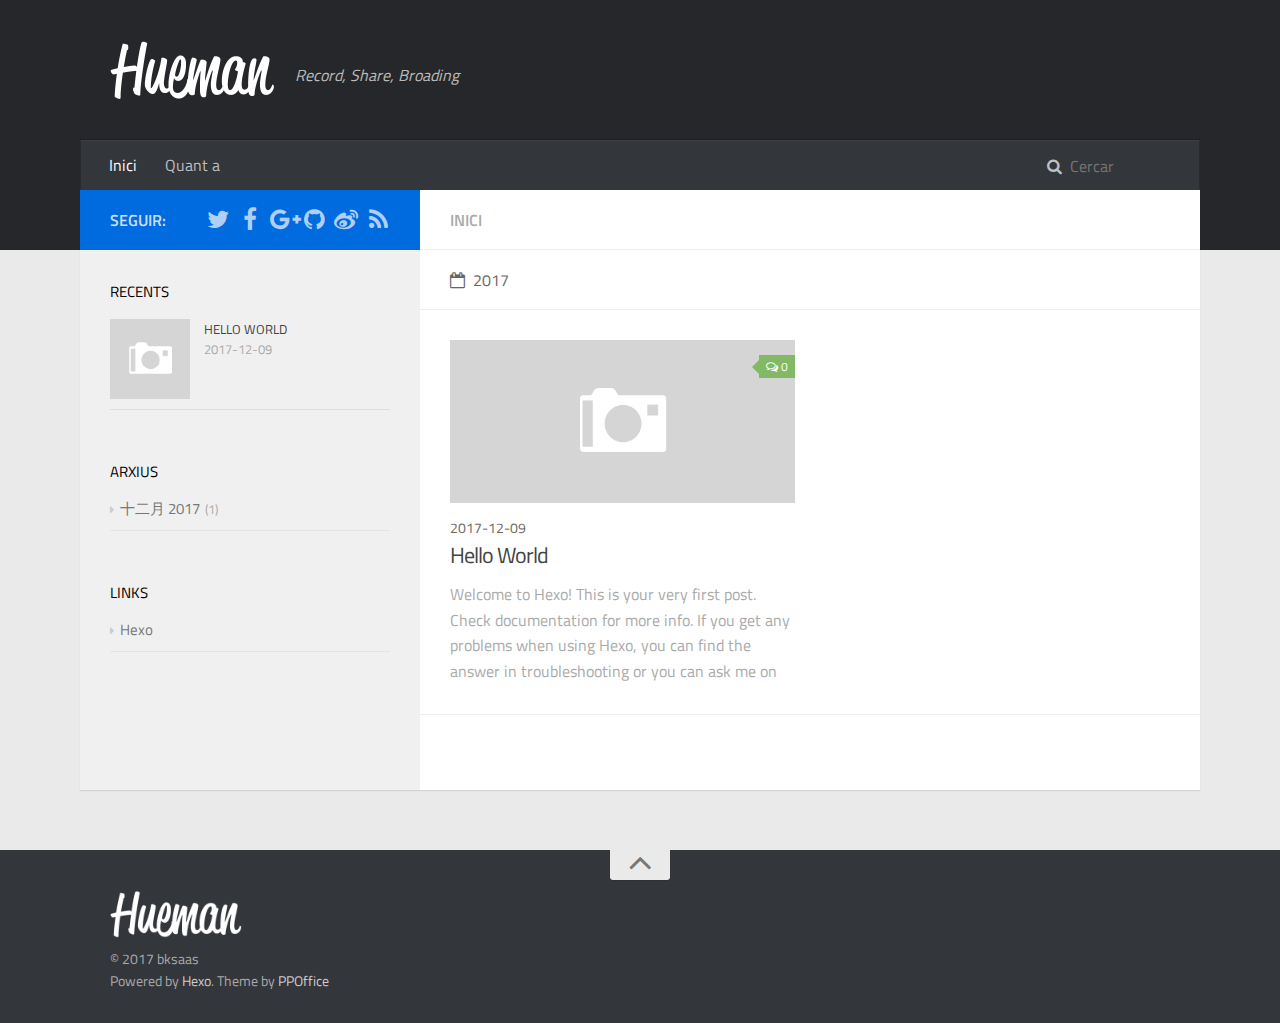
==== commit b58e258e: "first init" ====
--- a/index.html
+++ b/index.html
@@ -1,543 +1 @@
-<!DOCTYPE html>
-<html>
-<head>
-  <meta charset="utf-8">
-  
-  <meta name="renderer" content="webkit">
-  <meta http-equiv="X-UA-Compatible" content="IE=edge" >
-  <link rel="dns-prefetch" href="http://yoursite.com">
-  <title>Hexo</title>
-  <meta name="viewport" content="width=device-width, initial-scale=1, maximum-scale=1">
-  <meta property="og:type" content="website">
-<meta property="og:title" content="Hexo">
-<meta property="og:url" content="http://yoursite.com/index.html">
-<meta property="og:site_name" content="Hexo">
-<meta name="twitter:card" content="summary">
-<meta name="twitter:title" content="Hexo">
-  
-    <link rel="alternative" href="/atom.xml" title="Hexo" type="application/atom+xml">
-  
-  
-    <link rel="icon" href="/favicon.png">
-  
-  <link rel="stylesheet" type="text/css" href="/./main.0cf68a.css">
-  <style type="text/css">
-  
-    #container.show {
-      background: linear-gradient(200deg,#a0cfe4,#e8c37e);
-    }
-  </style>
-  
-
-  
-
-</head>
-
-<body>
-  <div id="container" q-class="show:isCtnShow">
-    <canvas id="anm-canvas" class="anm-canvas"></canvas>
-    <div class="left-col" q-class="show:isShow">
-      
-<div class="overlay" style="background: #4d4d4d"></div>
-<div class="intrude-less">
-	<header id="header" class="inner">
-		<a href="/" class="profilepic">
-			<img src="" class="js-avatar">
-		</a>
-		<hgroup>
-		  <h1 class="header-author"><a href="/">John Doe</a></h1>
-		</hgroup>
-		
-
-		<nav class="header-menu">
-			<ul>
-			
-				<li><a href="/">主页</a></li>
-	        
-				<li><a href="/tags/随笔/">随笔</a></li>
-	        
-			</ul>
-		</nav>
-		<nav class="header-smart-menu">
-    		
-    			
-    			<a q-on="click: openSlider(e, 'innerArchive')" href="javascript:void(0)">所有文章</a>
-    			
-            
-    			
-    			<a q-on="click: openSlider(e, 'friends')" href="javascript:void(0)">友链</a>
-    			
-            
-    			
-    			<a q-on="click: openSlider(e, 'aboutme')" href="javascript:void(0)">关于我</a>
-    			
-            
-		</nav>
-		<nav class="header-nav">
-			<div class="social">
-				
-					<a class="github" target="_blank" href="#" title="github"><i class="icon-github"></i></a>
-		        
-					<a class="weibo" target="_blank" href="#" title="weibo"><i class="icon-weibo"></i></a>
-		        
-					<a class="rss" target="_blank" href="#" title="rss"><i class="icon-rss"></i></a>
-		        
-					<a class="zhihu" target="_blank" href="#" title="zhihu"><i class="icon-zhihu"></i></a>
-		        
-			</div>
-		</nav>
-	</header>		
-</div>
-
-    </div>
-    <div class="mid-col" q-class="show:isShow,hide:isShow|isFalse">
-      
-<nav id="mobile-nav">
-  	<div class="overlay js-overlay" style="background: #4d4d4d"></div>
-	<div class="btnctn js-mobile-btnctn">
-  		<div class="slider-trigger list" q-on="click: openSlider(e)"><i class="icon icon-sort"></i></div>
-	</div>
-	<div class="intrude-less">
-		<header id="header" class="inner">
-			<div class="profilepic">
-				<img src="" class="js-avatar">
-			</div>
-			<hgroup>
-			  <h1 class="header-author js-header-author">John Doe</h1>
-			</hgroup>
-			
-			
-			
-				
-			
-				
-			
-			
-			
-			<nav class="header-nav">
-				<div class="social">
-					
-						<a class="github" target="_blank" href="#" title="github"><i class="icon-github"></i></a>
-			        
-						<a class="weibo" target="_blank" href="#" title="weibo"><i class="icon-weibo"></i></a>
-			        
-						<a class="rss" target="_blank" href="#" title="rss"><i class="icon-rss"></i></a>
-			        
-						<a class="zhihu" target="_blank" href="#" title="zhihu"><i class="icon-zhihu"></i></a>
-			        
-				</div>
-			</nav>
-
-			<nav class="header-menu js-header-menu">
-				<ul style="width: 50%">
-				
-				
-					<li style="width: 50%"><a href="/">主页</a></li>
-		        
-					<li style="width: 50%"><a href="/tags/随笔/">随笔</a></li>
-		        
-				</ul>
-			</nav>
-		</header>				
-	</div>
-	<div class="mobile-mask" style="display:none" q-show="isShow"></div>
-</nav>
-
-      <div id="wrapper" class="body-wrap">
-        <div class="menu-l">
-          <div class="canvas-wrap">
-            <canvas data-colors="#eaeaea" data-sectionHeight="100" data-contentId="js-content" id="myCanvas1" class="anm-canvas"></canvas>
-          </div>
-          <div id="js-content" class="content-ll">
-            
-  
-    <article id="post-test" class="article article-type-post  article-index" itemscope itemprop="blogPost">
-  <div class="article-inner">
-    
-      <header class="article-header">
-        
-  
-    <h1 itemprop="name">
-      <a class="article-title" href="/2017/12/09/test/">test</a>
-    </h1>
-  
-
-        
-        <a href="/2017/12/09/test/" class="archive-article-date">
-  	<time datetime="2017-12-09T07:25:48.000Z" itemprop="datePublished"><i class="icon-calendar icon"></i>2017-12-09</time>
-</a>
-        
-      </header>
-    
-    <div class="article-entry" itemprop="articleBody">
-      
-        <h2 id="title"><a href="#title" class="headerlink" title="title"></a>title</h2><ol>
-<li>asdfasdf</li>
-<li>adfasdf<ul>
-<li>adsfasd</li>
-<li>asdfasdf</li>
-</ul>
-</li>
-</ol>
-
-      
-
-      
-    </div>
-    <div class="article-info article-info-index">
-      
-      
-      
-
-      
-        <p class="article-more-link">
-          <a class="article-more-a" href="/2017/12/09/test/">展开全文 >></a>
-        </p>
-      
-
-      
-      <div class="clearfix"></div>
-    </div>
-  </div>
-</article>
-
-<aside class="wrap-side-operation">
-    <div class="mod-side-operation">
-        
-        <div class="jump-container" id="js-jump-container" style="display:none;">
-            <a href="javascript:void(0)" class="mod-side-operation__jump-to-top">
-                <i class="icon-font icon-back"></i>
-            </a>
-            <div id="js-jump-plan-container" class="jump-plan-container" style="top: -11px;">
-                <i class="icon-font icon-plane jump-plane"></i>
-            </div>
-        </div>
-        
-        
-    </div>
-</aside>
-
-
-
-
-  
-    <article id="post-hello-world" class="article article-type-post  article-index" itemscope itemprop="blogPost">
-  <div class="article-inner">
-    
-      <header class="article-header">
-        
-  
-    <h1 itemprop="name">
-      <a class="article-title" href="/2017/12/09/hello-world/">Hello World</a>
-    </h1>
-  
-
-        
-        <a href="/2017/12/09/hello-world/" class="archive-article-date">
-  	<time datetime="2017-12-09T06:47:21.508Z" itemprop="datePublished"><i class="icon-calendar icon"></i>2017-12-09</time>
-</a>
-        
-      </header>
-    
-    <div class="article-entry" itemprop="articleBody">
-      
-        <p>Welcome to <a href="https://hexo.io/" target="_blank" rel="noopener">Hexo</a>! This is your very first post. Check <a href="https://hexo.io/docs/" target="_blank" rel="noopener">documentation</a> for more info. If you get any problems when using Hexo, you can find the answer in <a href="https://hexo.io/docs/troubleshooting.html" target="_blank" rel="noopener">troubleshooting</a> or you can ask me on <a href="https://github.com/hexojs/hexo/issues" target="_blank" rel="noopener">GitHub</a>.</p>
-<h2 id="Quick-Start"><a href="#Quick-Start" class="headerlink" title="Quick Start"></a>Quick Start</h2><h3 id="Create-a-new-post"><a href="#Create-a-new-post" class="headerlink" title="Create a new post"></a>Create a new post</h3><figure class="highlight bash"><table><tr><td class="gutter"><pre><span class="line">1</span><br></pre></td><td class="code"><pre><span class="line">$ hexo new <span class="string">"My New Post"</span></span><br></pre></td></tr></table></figure>
-<p>More info: <a href="https://hexo.io/docs/writing.html" target="_blank" rel="noopener">Writing</a></p>
-<h3 id="Run-server"><a href="#Run-server" class="headerlink" title="Run server"></a>Run server</h3><figure class="highlight bash"><table><tr><td class="gutter"><pre><span class="line">1</span><br></pre></td><td class="code"><pre><span class="line">$ hexo server</span><br></pre></td></tr></table></figure>
-<p>More info: <a href="https://hexo.io/docs/server.html" target="_blank" rel="noopener">Server</a></p>
-<h3 id="Generate-static-files"><a href="#Generate-static-files" class="headerlink" title="Generate static files"></a>Generate static files</h3><figure class="highlight bash"><table><tr><td class="gutter"><pre><span class="line">1</span><br></pre></td><td class="code"><pre><span class="line">$ hexo generate</span><br></pre></td></tr></table></figure>
-<p>More info: <a href="https://hexo.io/docs/generating.html" target="_blank" rel="noopener">Generating</a></p>
-<h3 id="Deploy-to-remote-sites"><a href="#Deploy-to-remote-sites" class="headerlink" title="Deploy to remote sites"></a>Deploy to remote sites</h3><figure class="highlight bash"><table><tr><td class="gutter"><pre><span class="line">1</span><br></pre></td><td class="code"><pre><span class="line">$ hexo deploy</span><br></pre></td></tr></table></figure>
-<p>More info: <a href="https://hexo.io/docs/deployment.html" target="_blank" rel="noopener">Deployment</a></p>
-
-      
-
-      
-    </div>
-    <div class="article-info article-info-index">
-      
-      
-      
-
-      
-        <p class="article-more-link">
-          <a class="article-more-a" href="/2017/12/09/hello-world/">展开全文 >></a>
-        </p>
-      
-
-      
-      <div class="clearfix"></div>
-    </div>
-  </div>
-</article>
-
-<aside class="wrap-side-operation">
-    <div class="mod-side-operation">
-        
-        <div class="jump-container" id="js-jump-container" style="display:none;">
-            <a href="javascript:void(0)" class="mod-side-operation__jump-to-top">
-                <i class="icon-font icon-back"></i>
-            </a>
-            <div id="js-jump-plan-container" class="jump-plan-container" style="top: -11px;">
-                <i class="icon-font icon-plane jump-plane"></i>
-            </div>
-        </div>
-        
-        
-    </div>
-</aside>
-
-
-
-
-  
-  
-
-
-          </div>
-        </div>
-      </div>
-      <footer id="footer">
-  <div class="outer">
-    <div id="footer-info">
-    	<div class="footer-left">
-    		&copy; 2017 John Doe
-    	</div>
-      	<div class="footer-right">
-      		<a href="http://hexo.io/" target="_blank">Hexo</a>  Theme <a href="https://github.com/litten/hexo-theme-yilia" target="_blank">Yilia</a> by Litten
-      	</div>
-    </div>
-  </div>
-</footer>
-    </div>
-    <script>
-	var yiliaConfig = {
-		mathjax: false,
-		isHome: true,
-		isPost: false,
-		isArchive: false,
-		isTag: false,
-		isCategory: false,
-		open_in_new: false,
-		toc_hide_index: true,
-		root: "/",
-		innerArchive: true,
-		showTags: false
-	}
-</script>
-
-<script>!function(t){function n(e){if(r[e])return r[e].exports;var i=r[e]={exports:{},id:e,loaded:!1};return t[e].call(i.exports,i,i.exports,n),i.loaded=!0,i.exports}var r={};n.m=t,n.c=r,n.p="./",n(0)}([function(t,n,r){r(195),t.exports=r(191)},function(t,n,r){var e=r(3),i=r(52),o=r(27),u=r(28),c=r(53),f="prototype",a=function(t,n,r){var s,l,h,v,p=t&a.F,d=t&a.G,y=t&a.S,g=t&a.P,b=t&a.B,m=d?e:y?e[n]||(e[n]={}):(e[n]||{})[f],x=d?i:i[n]||(i[n]={}),w=x[f]||(x[f]={});d&&(r=n);for(s in r)l=!p&&m&&void 0!==m[s],h=(l?m:r)[s],v=b&&l?c(h,e):g&&"function"==typeof h?c(Function.call,h):h,m&&u(m,s,h,t&a.U),x[s]!=h&&o(x,s,v),g&&w[s]!=h&&(w[s]=h)};e.core=i,a.F=1,a.G=2,a.S=4,a.P=8,a.B=16,a.W=32,a.U=64,a.R=128,t.exports=a},function(t,n,r){var e=r(6);t.exports=function(t){if(!e(t))throw TypeError(t+" is not an object!");return t}},function(t,n){var r=t.exports="undefined"!=typeof window&&window.Math==Math?window:"undefined"!=typeof self&&self.Math==Math?self:Function("return this")();"number"==typeof __g&&(__g=r)},function(t,n){t.exports=function(t){try{return!!t()}catch(t){return!0}}},function(t,n){var r=t.exports="undefined"!=typeof window&&window.Math==Math?window:"undefined"!=typeof self&&self.Math==Math?self:Function("return this")();"number"==typeof __g&&(__g=r)},function(t,n){t.exports=function(t){return"object"==typeof t?null!==t:"function"==typeof t}},function(t,n,r){var e=r(126)("wks"),i=r(76),o=r(3).Symbol,u="function"==typeof o;(t.exports=function(t){return e[t]||(e[t]=u&&o[t]||(u?o:i)("Symbol."+t))}).store=e},function(t,n){var r={}.hasOwnProperty;t.exports=function(t,n){return r.call(t,n)}},function(t,n,r){var e=r(94),i=r(33);t.exports=function(t){return e(i(t))}},function(t,n,r){t.exports=!r(4)(function(){return 7!=Object.defineProperty({},"a",{get:function(){return 7}}).a})},function(t,n,r){var e=r(2),i=r(167),o=r(50),u=Object.defineProperty;n.f=r(10)?Object.defineProperty:function(t,n,r){if(e(t),n=o(n,!0),e(r),i)try{return u(t,n,r)}catch(t){}if("get"in r||"set"in r)throw TypeError("Accessors not supported!");return"value"in r&&(t[n]=r.value),t}},function(t,n,r){t.exports=!r(18)(function(){return 7!=Object.defineProperty({},"a",{get:function(){return 7}}).a})},function(t,n,r){var e=r(14),i=r(22);t.exports=r(12)?function(t,n,r){return e.f(t,n,i(1,r))}:function(t,n,r){return t[n]=r,t}},function(t,n,r){var e=r(20),i=r(58),o=r(42),u=Object.defineProperty;n.f=r(12)?Object.defineProperty:function(t,n,r){if(e(t),n=o(n,!0),e(r),i)try{return u(t,n,r)}catch(t){}if("get"in r||"set"in r)throw TypeError("Accessors not supported!");return"value"in r&&(t[n]=r.value),t}},function(t,n,r){var e=r(40)("wks"),i=r(23),o=r(5).Symbol,u="function"==typeof o;(t.exports=function(t){return e[t]||(e[t]=u&&o[t]||(u?o:i)("Symbol."+t))}).store=e},function(t,n,r){var e=r(67),i=Math.min;t.exports=function(t){return t>0?i(e(t),9007199254740991):0}},function(t,n,r){var e=r(46);t.exports=function(t){return Object(e(t))}},function(t,n){t.exports=function(t){try{return!!t()}catch(t){return!0}}},function(t,n,r){var e=r(63),i=r(34);t.exports=Object.keys||function(t){return e(t,i)}},function(t,n,r){var e=r(21);t.exports=function(t){if(!e(t))throw TypeError(t+" is not an object!");return t}},function(t,n){t.exports=function(t){return"object"==typeof t?null!==t:"function"==typeof t}},function(t,n){t.exports=function(t,n){return{enumerable:!(1&t),configurable:!(2&t),writable:!(4&t),value:n}}},function(t,n){var r=0,e=Math.random();t.exports=function(t){return"Symbol(".concat(void 0===t?"":t,")_",(++r+e).toString(36))}},function(t,n){var r={}.hasOwnProperty;t.exports=function(t,n){return r.call(t,n)}},function(t,n){var r=t.exports={version:"2.4.0"};"number"==typeof __e&&(__e=r)},function(t,n){t.exports=function(t){if("function"!=typeof t)throw TypeError(t+" is not a function!");return t}},function(t,n,r){var e=r(11),i=r(66);t.exports=r(10)?function(t,n,r){return e.f(t,n,i(1,r))}:function(t,n,r){return t[n]=r,t}},function(t,n,r){var e=r(3),i=r(27),o=r(24),u=r(76)("src"),c="toString",f=Function[c],a=(""+f).split(c);r(52).inspectSource=function(t){return f.call(t)},(t.exports=function(t,n,r,c){var f="function"==typeof r;f&&(o(r,"name")||i(r,"name",n)),t[n]!==r&&(f&&(o(r,u)||i(r,u,t[n]?""+t[n]:a.join(String(n)))),t===e?t[n]=r:c?t[n]?t[n]=r:i(t,n,r):(delete t[n],i(t,n,r)))})(Function.prototype,c,function(){return"function"==typeof this&&this[u]||f.call(this)})},function(t,n,r){var e=r(1),i=r(4),o=r(46),u=function(t,n,r,e){var i=String(o(t)),u="<"+n;return""!==r&&(u+=" "+r+'="'+String(e).replace(/"/g,"&quot;")+'"'),u+">"+i+"</"+n+">"};t.exports=function(t,n){var r={};r[t]=n(u),e(e.P+e.F*i(function(){var n=""[t]('"');return n!==n.toLowerCase()||n.split('"').length>3}),"String",r)}},function(t,n,r){var e=r(115),i=r(46);t.exports=function(t){return e(i(t))}},function(t,n,r){var e=r(116),i=r(66),o=r(30),u=r(50),c=r(24),f=r(167),a=Object.getOwnPropertyDescriptor;n.f=r(10)?a:function(t,n){if(t=o(t),n=u(n,!0),f)try{return a(t,n)}catch(t){}if(c(t,n))return i(!e.f.call(t,n),t[n])}},function(t,n,r){var e=r(24),i=r(17),o=r(145)("IE_PROTO"),u=Object.prototype;t.exports=Object.getPrototypeOf||function(t){return t=i(t),e(t,o)?t[o]:"function"==typeof t.constructor&&t instanceof t.constructor?t.constructor.prototype:t instanceof Object?u:null}},function(t,n){t.exports=function(t){if(void 0==t)throw TypeError("Can't call method on  "+t);return t}},function(t,n){t.exports="constructor,hasOwnProperty,isPrototypeOf,propertyIsEnumerable,toLocaleString,toString,valueOf".split(",")},function(t,n){t.exports={}},function(t,n){t.exports=!0},function(t,n){n.f={}.propertyIsEnumerable},function(t,n,r){var e=r(14).f,i=r(8),o=r(15)("toStringTag");t.exports=function(t,n,r){t&&!i(t=r?t:t.prototype,o)&&e(t,o,{configurable:!0,value:n})}},function(t,n,r){var e=r(40)("keys"),i=r(23);t.exports=function(t){return e[t]||(e[t]=i(t))}},function(t,n,r){var e=r(5),i="__core-js_shared__",o=e[i]||(e[i]={});t.exports=function(t){return o[t]||(o[t]={})}},function(t,n){var r=Math.ceil,e=Math.floor;t.exports=function(t){return isNaN(t=+t)?0:(t>0?e:r)(t)}},function(t,n,r){var e=r(21);t.exports=function(t,n){if(!e(t))return t;var r,i;if(n&&"function"==typeof(r=t.toString)&&!e(i=r.call(t)))return i;if("function"==typeof(r=t.valueOf)&&!e(i=r.call(t)))return i;if(!n&&"function"==typeof(r=t.toString)&&!e(i=r.call(t)))return i;throw TypeError("Can't convert object to primitive value")}},function(t,n,r){var e=r(5),i=r(25),o=r(36),u=r(44),c=r(14).f;t.exports=function(t){var n=i.Symbol||(i.Symbol=o?{}:e.Symbol||{});"_"==t.charAt(0)||t in n||c(n,t,{value:u.f(t)})}},function(t,n,r){n.f=r(15)},function(t,n){var r={}.toString;t.exports=function(t){return r.call(t).slice(8,-1)}},function(t,n){t.exports=function(t){if(void 0==t)throw TypeError("Can't call method on  "+t);return t}},function(t,n,r){var e=r(4);t.exports=function(t,n){return!!t&&e(function(){n?t.call(null,function(){},1):t.call(null)})}},function(t,n,r){var e=r(53),i=r(115),o=r(17),u=r(16),c=r(203);t.exports=function(t,n){var r=1==t,f=2==t,a=3==t,s=4==t,l=6==t,h=5==t||l,v=n||c;return function(n,c,p){for(var d,y,g=o(n),b=i(g),m=e(c,p,3),x=u(b.length),w=0,S=r?v(n,x):f?v(n,0):void 0;x>w;w++)if((h||w in b)&&(d=b[w],y=m(d,w,g),t))if(r)S[w]=y;else if(y)switch(t){case 3:return!0;case 5:return d;case 6:return w;case 2:S.push(d)}else if(s)return!1;return l?-1:a||s?s:S}}},function(t,n,r){var e=r(1),i=r(52),o=r(4);t.exports=function(t,n){var r=(i.Object||{})[t]||Object[t],u={};u[t]=n(r),e(e.S+e.F*o(function(){r(1)}),"Object",u)}},function(t,n,r){var e=r(6);t.exports=function(t,n){if(!e(t))return t;var r,i;if(n&&"function"==typeof(r=t.toString)&&!e(i=r.call(t)))return i;if("function"==typeof(r=t.valueOf)&&!e(i=r.call(t)))return i;if(!n&&"function"==typeof(r=t.toString)&&!e(i=r.call(t)))return i;throw TypeError("Can't convert object to primitive value")}},function(t,n,r){var e=r(5),i=r(25),o=r(91),u=r(13),c="prototype",f=function(t,n,r){var a,s,l,h=t&f.F,v=t&f.G,p=t&f.S,d=t&f.P,y=t&f.B,g=t&f.W,b=v?i:i[n]||(i[n]={}),m=b[c],x=v?e:p?e[n]:(e[n]||{})[c];v&&(r=n);for(a in r)(s=!h&&x&&void 0!==x[a])&&a in b||(l=s?x[a]:r[a],b[a]=v&&"function"!=typeof x[a]?r[a]:y&&s?o(l,e):g&&x[a]==l?function(t){var n=function(n,r,e){if(this instanceof t){switch(arguments.length){case 0:return new t;case 1:return new t(n);case 2:return new t(n,r)}return new t(n,r,e)}return t.apply(this,arguments)};return n[c]=t[c],n}(l):d&&"function"==typeof l?o(Function.call,l):l,d&&((b.virtual||(b.virtual={}))[a]=l,t&f.R&&m&&!m[a]&&u(m,a,l)))};f.F=1,f.G=2,f.S=4,f.P=8,f.B=16,f.W=32,f.U=64,f.R=128,t.exports=f},function(t,n){var r=t.exports={version:"2.4.0"};"number"==typeof __e&&(__e=r)},function(t,n,r){var e=r(26);t.exports=function(t,n,r){if(e(t),void 0===n)return t;switch(r){case 1:return function(r){return t.call(n,r)};case 2:return function(r,e){return t.call(n,r,e)};case 3:return function(r,e,i){return t.call(n,r,e,i)}}return function(){return t.apply(n,arguments)}}},function(t,n,r){var e=r(183),i=r(1),o=r(126)("metadata"),u=o.store||(o.store=new(r(186))),c=function(t,n,r){var i=u.get(t);if(!i){if(!r)return;u.set(t,i=new e)}var o=i.get(n);if(!o){if(!r)return;i.set(n,o=new e)}return o},f=function(t,n,r){var e=c(n,r,!1);return void 0!==e&&e.has(t)},a=function(t,n,r){var e=c(n,r,!1);return void 0===e?void 0:e.get(t)},s=function(t,n,r,e){c(r,e,!0).set(t,n)},l=function(t,n){var r=c(t,n,!1),e=[];return r&&r.forEach(function(t,n){e.push(n)}),e},h=function(t){return void 0===t||"symbol"==typeof t?t:String(t)},v=function(t){i(i.S,"Reflect",t)};t.exports={store:u,map:c,has:f,get:a,set:s,keys:l,key:h,exp:v}},function(t,n,r){"use strict";if(r(10)){var e=r(69),i=r(3),o=r(4),u=r(1),c=r(127),f=r(152),a=r(53),s=r(68),l=r(66),h=r(27),v=r(73),p=r(67),d=r(16),y=r(75),g=r(50),b=r(24),m=r(180),x=r(114),w=r(6),S=r(17),_=r(137),O=r(70),E=r(32),P=r(71).f,j=r(154),F=r(76),M=r(7),A=r(48),N=r(117),T=r(146),I=r(155),k=r(80),L=r(123),R=r(74),C=r(130),D=r(160),U=r(11),W=r(31),G=U.f,B=W.f,V=i.RangeError,z=i.TypeError,q=i.Uint8Array,K="ArrayBuffer",J="Shared"+K,Y="BYTES_PER_ELEMENT",H="prototype",$=Array[H],X=f.ArrayBuffer,Q=f.DataView,Z=A(0),tt=A(2),nt=A(3),rt=A(4),et=A(5),it=A(6),ot=N(!0),ut=N(!1),ct=I.values,ft=I.keys,at=I.entries,st=$.lastIndexOf,lt=$.reduce,ht=$.reduceRight,vt=$.join,pt=$.sort,dt=$.slice,yt=$.toString,gt=$.toLocaleString,bt=M("iterator"),mt=M("toStringTag"),xt=F("typed_constructor"),wt=F("def_constructor"),St=c.CONSTR,_t=c.TYPED,Ot=c.VIEW,Et="Wrong length!",Pt=A(1,function(t,n){return Tt(T(t,t[wt]),n)}),jt=o(function(){return 1===new q(new Uint16Array([1]).buffer)[0]}),Ft=!!q&&!!q[H].set&&o(function(){new q(1).set({})}),Mt=function(t,n){if(void 0===t)throw z(Et);var r=+t,e=d(t);if(n&&!m(r,e))throw V(Et);return e},At=function(t,n){var r=p(t);if(r<0||r%n)throw V("Wrong offset!");return r},Nt=function(t){if(w(t)&&_t in t)return t;throw z(t+" is not a typed array!")},Tt=function(t,n){if(!(w(t)&&xt in t))throw z("It is not a typed array constructor!");return new t(n)},It=function(t,n){return kt(T(t,t[wt]),n)},kt=function(t,n){for(var r=0,e=n.length,i=Tt(t,e);e>r;)i[r]=n[r++];return i},Lt=function(t,n,r){G(t,n,{get:function(){return this._d[r]}})},Rt=function(t){var n,r,e,i,o,u,c=S(t),f=arguments.length,s=f>1?arguments[1]:void 0,l=void 0!==s,h=j(c);if(void 0!=h&&!_(h)){for(u=h.call(c),e=[],n=0;!(o=u.next()).done;n++)e.push(o.value);c=e}for(l&&f>2&&(s=a(s,arguments[2],2)),n=0,r=d(c.length),i=Tt(this,r);r>n;n++)i[n]=l?s(c[n],n):c[n];return i},Ct=function(){for(var t=0,n=arguments.length,r=Tt(this,n);n>t;)r[t]=arguments[t++];return r},Dt=!!q&&o(function(){gt.call(new q(1))}),Ut=function(){return gt.apply(Dt?dt.call(Nt(this)):Nt(this),arguments)},Wt={copyWithin:function(t,n){return D.call(Nt(this),t,n,arguments.length>2?arguments[2]:void 0)},every:function(t){return rt(Nt(this),t,arguments.length>1?arguments[1]:void 0)},fill:function(t){return C.apply(Nt(this),arguments)},filter:function(t){return It(this,tt(Nt(this),t,arguments.length>1?arguments[1]:void 0))},find:function(t){return et(Nt(this),t,arguments.length>1?arguments[1]:void 0)},findIndex:function(t){return it(Nt(this),t,arguments.length>1?arguments[1]:void 0)},forEach:function(t){Z(Nt(this),t,arguments.length>1?arguments[1]:void 0)},indexOf:function(t){return ut(Nt(this),t,arguments.length>1?arguments[1]:void 0)},includes:function(t){return ot(Nt(this),t,arguments.length>1?arguments[1]:void 0)},join:function(t){return vt.apply(Nt(this),arguments)},lastIndexOf:function(t){return st.apply(Nt(this),arguments)},map:function(t){return Pt(Nt(this),t,arguments.length>1?arguments[1]:void 0)},reduce:function(t){return lt.apply(Nt(this),arguments)},reduceRight:function(t){return ht.apply(Nt(this),arguments)},reverse:function(){for(var t,n=this,r=Nt(n).length,e=Math.floor(r/2),i=0;i<e;)t=n[i],n[i++]=n[--r],n[r]=t;return n},some:function(t){return nt(Nt(this),t,arguments.length>1?arguments[1]:void 0)},sort:function(t){return pt.call(Nt(this),t)},subarray:function(t,n){var r=Nt(this),e=r.length,i=y(t,e);return new(T(r,r[wt]))(r.buffer,r.byteOffset+i*r.BYTES_PER_ELEMENT,d((void 0===n?e:y(n,e))-i))}},Gt=function(t,n){return It(this,dt.call(Nt(this),t,n))},Bt=function(t){Nt(this);var n=At(arguments[1],1),r=this.length,e=S(t),i=d(e.length),o=0;if(i+n>r)throw V(Et);for(;o<i;)this[n+o]=e[o++]},Vt={entries:function(){return at.call(Nt(this))},keys:function(){return ft.call(Nt(this))},values:function(){return ct.call(Nt(this))}},zt=function(t,n){return w(t)&&t[_t]&&"symbol"!=typeof n&&n in t&&String(+n)==String(n)},qt=function(t,n){return zt(t,n=g(n,!0))?l(2,t[n]):B(t,n)},Kt=function(t,n,r){return!(zt(t,n=g(n,!0))&&w(r)&&b(r,"value"))||b(r,"get")||b(r,"set")||r.configurable||b(r,"writable")&&!r.writable||b(r,"enumerable")&&!r.enumerable?G(t,n,r):(t[n]=r.value,t)};St||(W.f=qt,U.f=Kt),u(u.S+u.F*!St,"Object",{getOwnPropertyDescriptor:qt,defineProperty:Kt}),o(function(){yt.call({})})&&(yt=gt=function(){return vt.call(this)});var Jt=v({},Wt);v(Jt,Vt),h(Jt,bt,Vt.values),v(Jt,{slice:Gt,set:Bt,constructor:function(){},toString:yt,toLocaleString:Ut}),Lt(Jt,"buffer","b"),Lt(Jt,"byteOffset","o"),Lt(Jt,"byteLength","l"),Lt(Jt,"length","e"),G(Jt,mt,{get:function(){return this[_t]}}),t.exports=function(t,n,r,f){f=!!f;var a=t+(f?"Clamped":"")+"Array",l="Uint8Array"!=a,v="get"+t,p="set"+t,y=i[a],g=y||{},b=y&&E(y),m=!y||!c.ABV,S={},_=y&&y[H],j=function(t,r){var e=t._d;return e.v[v](r*n+e.o,jt)},F=function(t,r,e){var i=t._d;f&&(e=(e=Math.round(e))<0?0:e>255?255:255&e),i.v[p](r*n+i.o,e,jt)},M=function(t,n){G(t,n,{get:function(){return j(this,n)},set:function(t){return F(this,n,t)},enumerable:!0})};m?(y=r(function(t,r,e,i){s(t,y,a,"_d");var o,u,c,f,l=0,v=0;if(w(r)){if(!(r instanceof X||(f=x(r))==K||f==J))return _t in r?kt(y,r):Rt.call(y,r);o=r,v=At(e,n);var p=r.byteLength;if(void 0===i){if(p%n)throw V(Et);if((u=p-v)<0)throw V(Et)}else if((u=d(i)*n)+v>p)throw V(Et);c=u/n}else c=Mt(r,!0),u=c*n,o=new X(u);for(h(t,"_d",{b:o,o:v,l:u,e:c,v:new Q(o)});l<c;)M(t,l++)}),_=y[H]=O(Jt),h(_,"constructor",y)):L(function(t){new y(null),new y(t)},!0)||(y=r(function(t,r,e,i){s(t,y,a);var o;return w(r)?r instanceof X||(o=x(r))==K||o==J?void 0!==i?new g(r,At(e,n),i):void 0!==e?new g(r,At(e,n)):new g(r):_t in r?kt(y,r):Rt.call(y,r):new g(Mt(r,l))}),Z(b!==Function.prototype?P(g).concat(P(b)):P(g),function(t){t in y||h(y,t,g[t])}),y[H]=_,e||(_.constructor=y));var A=_[bt],N=!!A&&("values"==A.name||void 0==A.name),T=Vt.values;h(y,xt,!0),h(_,_t,a),h(_,Ot,!0),h(_,wt,y),(f?new y(1)[mt]==a:mt in _)||G(_,mt,{get:function(){return a}}),S[a]=y,u(u.G+u.W+u.F*(y!=g),S),u(u.S,a,{BYTES_PER_ELEMENT:n,from:Rt,of:Ct}),Y in _||h(_,Y,n),u(u.P,a,Wt),R(a),u(u.P+u.F*Ft,a,{set:Bt}),u(u.P+u.F*!N,a,Vt),u(u.P+u.F*(_.toString!=yt),a,{toString:yt}),u(u.P+u.F*o(function(){new y(1).slice()}),a,{slice:Gt}),u(u.P+u.F*(o(function(){return[1,2].toLocaleString()!=new y([1,2]).toLocaleString()})||!o(function(){_.toLocaleString.call([1,2])})),a,{toLocaleString:Ut}),k[a]=N?A:T,e||N||h(_,bt,T)}}else t.exports=function(){}},function(t,n){var r={}.toString;t.exports=function(t){return r.call(t).slice(8,-1)}},function(t,n,r){var e=r(21),i=r(5).document,o=e(i)&&e(i.createElement);t.exports=function(t){return o?i.createElement(t):{}}},function(t,n,r){t.exports=!r(12)&&!r(18)(function(){return 7!=Object.defineProperty(r(57)("div"),"a",{get:function(){return 7}}).a})},function(t,n,r){"use strict";var e=r(36),i=r(51),o=r(64),u=r(13),c=r(8),f=r(35),a=r(96),s=r(38),l=r(103),h=r(15)("iterator"),v=!([].keys&&"next"in[].keys()),p="keys",d="values",y=function(){return this};t.exports=function(t,n,r,g,b,m,x){a(r,n,g);var w,S,_,O=function(t){if(!v&&t in F)return F[t];switch(t){case p:case d:return function(){return new r(this,t)}}return function(){return new r(this,t)}},E=n+" Iterator",P=b==d,j=!1,F=t.prototype,M=F[h]||F["@@iterator"]||b&&F[b],A=M||O(b),N=b?P?O("entries"):A:void 0,T="Array"==n?F.entries||M:M;if(T&&(_=l(T.call(new t)))!==Object.prototype&&(s(_,E,!0),e||c(_,h)||u(_,h,y)),P&&M&&M.name!==d&&(j=!0,A=function(){return M.call(this)}),e&&!x||!v&&!j&&F[h]||u(F,h,A),f[n]=A,f[E]=y,b)if(w={values:P?A:O(d),keys:m?A:O(p),entries:N},x)for(S in w)S in F||o(F,S,w[S]);else i(i.P+i.F*(v||j),n,w);return w}},function(t,n,r){var e=r(20),i=r(100),o=r(34),u=r(39)("IE_PROTO"),c=function(){},f="prototype",a=function(){var t,n=r(57)("iframe"),e=o.length;for(n.style.display="none",r(93).appendChild(n),n.src="javascript:",t=n.contentWindow.document,t.open(),t.write("<script>document.F=Object<\/script>"),t.close(),a=t.F;e--;)delete a[f][o[e]];return a()};t.exports=Object.create||function(t,n){var r;return null!==t?(c[f]=e(t),r=new c,c[f]=null,r[u]=t):r=a(),void 0===n?r:i(r,n)}},function(t,n,r){var e=r(63),i=r(34).concat("length","prototype");n.f=Object.getOwnPropertyNames||function(t){return e(t,i)}},function(t,n){n.f=Object.getOwnPropertySymbols},function(t,n,r){var e=r(8),i=r(9),o=r(90)(!1),u=r(39)("IE_PROTO");t.exports=function(t,n){var r,c=i(t),f=0,a=[];for(r in c)r!=u&&e(c,r)&&a.push(r);for(;n.length>f;)e(c,r=n[f++])&&(~o(a,r)||a.push(r));return a}},function(t,n,r){t.exports=r(13)},function(t,n,r){var e=r(76)("meta"),i=r(6),o=r(24),u=r(11).f,c=0,f=Object.isExtensible||function(){return!0},a=!r(4)(function(){return f(Object.preventExtensions({}))}),s=function(t){u(t,e,{value:{i:"O"+ ++c,w:{}}})},l=function(t,n){if(!i(t))return"symbol"==typeof t?t:("string"==typeof t?"S":"P")+t;if(!o(t,e)){if(!f(t))return"F";if(!n)return"E";s(t)}return t[e].i},h=function(t,n){if(!o(t,e)){if(!f(t))return!0;if(!n)return!1;s(t)}return t[e].w},v=function(t){return a&&p.NEED&&f(t)&&!o(t,e)&&s(t),t},p=t.exports={KEY:e,NEED:!1,fastKey:l,getWeak:h,onFreeze:v}},function(t,n){t.exports=function(t,n){return{enumerable:!(1&t),configurable:!(2&t),writable:!(4&t),value:n}}},function(t,n){var r=Math.ceil,e=Math.floor;t.exports=function(t){return isNaN(t=+t)?0:(t>0?e:r)(t)}},function(t,n){t.exports=function(t,n,r,e){if(!(t instanceof n)||void 0!==e&&e in t)throw TypeError(r+": incorrect invocation!");return t}},function(t,n){t.exports=!1},function(t,n,r){var e=r(2),i=r(173),o=r(133),u=r(145)("IE_PROTO"),c=function(){},f="prototype",a=function(){var t,n=r(132)("iframe"),e=o.length;for(n.style.display="none",r(135).appendChild(n),n.src="javascript:",t=n.contentWindow.document,t.open(),t.write("<script>document.F=Object<\/script>"),t.close(),a=t.F;e--;)delete a[f][o[e]];return a()};t.exports=Object.create||function(t,n){var r;return null!==t?(c[f]=e(t),r=new c,c[f]=null,r[u]=t):r=a(),void 0===n?r:i(r,n)}},function(t,n,r){var e=r(175),i=r(133).concat("length","prototype");n.f=Object.getOwnPropertyNames||function(t){return e(t,i)}},function(t,n,r){var e=r(175),i=r(133);t.exports=Object.keys||function(t){return e(t,i)}},function(t,n,r){var e=r(28);t.exports=function(t,n,r){for(var i in n)e(t,i,n[i],r);return t}},function(t,n,r){"use strict";var e=r(3),i=r(11),o=r(10),u=r(7)("species");t.exports=function(t){var n=e[t];o&&n&&!n[u]&&i.f(n,u,{configurable:!0,get:function(){return this}})}},function(t,n,r){var e=r(67),i=Math.max,o=Math.min;t.exports=function(t,n){return t=e(t),t<0?i(t+n,0):o(t,n)}},function(t,n){var r=0,e=Math.random();t.exports=function(t){return"Symbol(".concat(void 0===t?"":t,")_",(++r+e).toString(36))}},function(t,n,r){var e=r(33);t.exports=function(t){return Object(e(t))}},function(t,n,r){var e=r(7)("unscopables"),i=Array.prototype;void 0==i[e]&&r(27)(i,e,{}),t.exports=function(t){i[e][t]=!0}},function(t,n,r){var e=r(53),i=r(169),o=r(137),u=r(2),c=r(16),f=r(154),a={},s={},n=t.exports=function(t,n,r,l,h){var v,p,d,y,g=h?function(){return t}:f(t),b=e(r,l,n?2:1),m=0;if("function"!=typeof g)throw TypeError(t+" is not iterable!");if(o(g)){for(v=c(t.length);v>m;m++)if((y=n?b(u(p=t[m])[0],p[1]):b(t[m]))===a||y===s)return y}else for(d=g.call(t);!(p=d.next()).done;)if((y=i(d,b,p.value,n))===a||y===s)return y};n.BREAK=a,n.RETURN=s},function(t,n){t.exports={}},function(t,n,r){var e=r(11).f,i=r(24),o=r(7)("toStringTag");t.exports=function(t,n,r){t&&!i(t=r?t:t.prototype,o)&&e(t,o,{configurable:!0,value:n})}},function(t,n,r){var e=r(1),i=r(46),o=r(4),u=r(150),c="["+u+"]",f="​-",a=RegExp("^"+c+c+"*"),s=RegExp(c+c+"*$"),l=function(t,n,r){var i={},c=o(function(){return!!u[t]()||f[t]()!=f}),a=i[t]=c?n(h):u[t];r&&(i[r]=a),e(e.P+e.F*c,"String",i)},h=l.trim=function(t,n){return t=String(i(t)),1&n&&(t=t.replace(a,"")),2&n&&(t=t.replace(s,"")),t};t.exports=l},function(t,n,r){t.exports={default:r(86),__esModule:!0}},function(t,n,r){t.exports={default:r(87),__esModule:!0}},function(t,n,r){"use strict";function e(t){return t&&t.__esModule?t:{default:t}}n.__esModule=!0;var i=r(84),o=e(i),u=r(83),c=e(u),f="function"==typeof c.default&&"symbol"==typeof o.default?function(t){return typeof t}:function(t){return t&&"function"==typeof c.default&&t.constructor===c.default&&t!==c.default.prototype?"symbol":typeof t};n.default="function"==typeof c.default&&"symbol"===f(o.default)?function(t){return void 0===t?"undefined":f(t)}:function(t){return t&&"function"==typeof c.default&&t.constructor===c.default&&t!==c.default.prototype?"symbol":void 0===t?"undefined":f(t)}},function(t,n,r){r(110),r(108),r(111),r(112),t.exports=r(25).Symbol},function(t,n,r){r(109),r(113),t.exports=r(44).f("iterator")},function(t,n){t.exports=function(t){if("function"!=typeof t)throw TypeError(t+" is not a function!");return t}},function(t,n){t.exports=function(){}},function(t,n,r){var e=r(9),i=r(106),o=r(105);t.exports=function(t){return function(n,r,u){var c,f=e(n),a=i(f.length),s=o(u,a);if(t&&r!=r){for(;a>s;)if((c=f[s++])!=c)return!0}else for(;a>s;s++)if((t||s in f)&&f[s]===r)return t||s||0;return!t&&-1}}},function(t,n,r){var e=r(88);t.exports=function(t,n,r){if(e(t),void 0===n)return t;switch(r){case 1:return function(r){return t.call(n,r)};case 2:return function(r,e){return t.call(n,r,e)};case 3:return function(r,e,i){return t.call(n,r,e,i)}}return function(){return t.apply(n,arguments)}}},function(t,n,r){var e=r(19),i=r(62),o=r(37);t.exports=function(t){var n=e(t),r=i.f;if(r)for(var u,c=r(t),f=o.f,a=0;c.length>a;)f.call(t,u=c[a++])&&n.push(u);return n}},function(t,n,r){t.exports=r(5).document&&document.documentElement},function(t,n,r){var e=r(56);t.exports=Object("z").propertyIsEnumerable(0)?Object:function(t){return"String"==e(t)?t.split(""):Object(t)}},function(t,n,r){var e=r(56);t.exports=Array.isArray||function(t){return"Array"==e(t)}},function(t,n,r){"use strict";var e=r(60),i=r(22),o=r(38),u={};r(13)(u,r(15)("iterator"),function(){return this}),t.exports=function(t,n,r){t.prototype=e(u,{next:i(1,r)}),o(t,n+" Iterator")}},function(t,n){t.exports=function(t,n){return{value:n,done:!!t}}},function(t,n,r){var e=r(19),i=r(9);t.exports=function(t,n){for(var r,o=i(t),u=e(o),c=u.length,f=0;c>f;)if(o[r=u[f++]]===n)return r}},function(t,n,r){var e=r(23)("meta"),i=r(21),o=r(8),u=r(14).f,c=0,f=Object.isExtensible||function(){return!0},a=!r(18)(function(){return f(Object.preventExtensions({}))}),s=function(t){u(t,e,{value:{i:"O"+ ++c,w:{}}})},l=function(t,n){if(!i(t))return"symbol"==typeof t?t:("string"==typeof t?"S":"P")+t;if(!o(t,e)){if(!f(t))return"F";if(!n)return"E";s(t)}return t[e].i},h=function(t,n){if(!o(t,e)){if(!f(t))return!0;if(!n)return!1;s(t)}return t[e].w},v=function(t){return a&&p.NEED&&f(t)&&!o(t,e)&&s(t),t},p=t.exports={KEY:e,NEED:!1,fastKey:l,getWeak:h,onFreeze:v}},function(t,n,r){var e=r(14),i=r(20),o=r(19);t.exports=r(12)?Object.defineProperties:function(t,n){i(t);for(var r,u=o(n),c=u.length,f=0;c>f;)e.f(t,r=u[f++],n[r]);return t}},function(t,n,r){var e=r(37),i=r(22),o=r(9),u=r(42),c=r(8),f=r(58),a=Object.getOwnPropertyDescriptor;n.f=r(12)?a:function(t,n){if(t=o(t),n=u(n,!0),f)try{return a(t,n)}catch(t){}if(c(t,n))return i(!e.f.call(t,n),t[n])}},function(t,n,r){var e=r(9),i=r(61).f,o={}.toString,u="object"==typeof window&&window&&Object.getOwnPropertyNames?Object.getOwnPropertyNames(window):[],c=function(t){try{return i(t)}catch(t){return u.slice()}};t.exports.f=function(t){return u&&"[object Window]"==o.call(t)?c(t):i(e(t))}},function(t,n,r){var e=r(8),i=r(77),o=r(39)("IE_PROTO"),u=Object.prototype;t.exports=Object.getPrototypeOf||function(t){return t=i(t),e(t,o)?t[o]:"function"==typeof t.constructor&&t instanceof t.constructor?t.constructor.prototype:t instanceof Object?u:null}},function(t,n,r){var e=r(41),i=r(33);t.exports=function(t){return function(n,r){var o,u,c=String(i(n)),f=e(r),a=c.length;return f<0||f>=a?t?"":void 0:(o=c.charCodeAt(f),o<55296||o>56319||f+1===a||(u=c.charCodeAt(f+1))<56320||u>57343?t?c.charAt(f):o:t?c.slice(f,f+2):u-56320+(o-55296<<10)+65536)}}},function(t,n,r){var e=r(41),i=Math.max,o=Math.min;t.exports=function(t,n){return t=e(t),t<0?i(t+n,0):o(t,n)}},function(t,n,r){var e=r(41),i=Math.min;t.exports=function(t){return t>0?i(e(t),9007199254740991):0}},function(t,n,r){"use strict";var e=r(89),i=r(97),o=r(35),u=r(9);t.exports=r(59)(Array,"Array",function(t,n){this._t=u(t),this._i=0,this._k=n},function(){var t=this._t,n=this._k,r=this._i++;return!t||r>=t.length?(this._t=void 0,i(1)):"keys"==n?i(0,r):"values"==n?i(0,t[r]):i(0,[r,t[r]])},"values"),o.Arguments=o.Array,e("keys"),e("values"),e("entries")},function(t,n){},function(t,n,r){"use strict";var e=r(104)(!0);r(59)(String,"String",function(t){this._t=String(t),this._i=0},function(){var t,n=this._t,r=this._i;return r>=n.length?{value:void 0,done:!0}:(t=e(n,r),this._i+=t.length,{value:t,done:!1})})},function(t,n,r){"use strict";var e=r(5),i=r(8),o=r(12),u=r(51),c=r(64),f=r(99).KEY,a=r(18),s=r(40),l=r(38),h=r(23),v=r(15),p=r(44),d=r(43),y=r(98),g=r(92),b=r(95),m=r(20),x=r(9),w=r(42),S=r(22),_=r(60),O=r(102),E=r(101),P=r(14),j=r(19),F=E.f,M=P.f,A=O.f,N=e.Symbol,T=e.JSON,I=T&&T.stringify,k="prototype",L=v("_hidden"),R=v("toPrimitive"),C={}.propertyIsEnumerable,D=s("symbol-registry"),U=s("symbols"),W=s("op-symbols"),G=Object[k],B="function"==typeof N,V=e.QObject,z=!V||!V[k]||!V[k].findChild,q=o&&a(function(){return 7!=_(M({},"a",{get:function(){return M(this,"a",{value:7}).a}})).a})?function(t,n,r){var e=F(G,n);e&&delete G[n],M(t,n,r),e&&t!==G&&M(G,n,e)}:M,K=function(t){var n=U[t]=_(N[k]);return n._k=t,n},J=B&&"symbol"==typeof N.iterator?function(t){return"symbol"==typeof t}:function(t){return t instanceof N},Y=function(t,n,r){return t===G&&Y(W,n,r),m(t),n=w(n,!0),m(r),i(U,n)?(r.enumerable?(i(t,L)&&t[L][n]&&(t[L][n]=!1),r=_(r,{enumerable:S(0,!1)})):(i(t,L)||M(t,L,S(1,{})),t[L][n]=!0),q(t,n,r)):M(t,n,r)},H=function(t,n){m(t);for(var r,e=g(n=x(n)),i=0,o=e.length;o>i;)Y(t,r=e[i++],n[r]);return t},$=function(t,n){return void 0===n?_(t):H(_(t),n)},X=function(t){var n=C.call(this,t=w(t,!0));return!(this===G&&i(U,t)&&!i(W,t))&&(!(n||!i(this,t)||!i(U,t)||i(this,L)&&this[L][t])||n)},Q=function(t,n){if(t=x(t),n=w(n,!0),t!==G||!i(U,n)||i(W,n)){var r=F(t,n);return!r||!i(U,n)||i(t,L)&&t[L][n]||(r.enumerable=!0),r}},Z=function(t){for(var n,r=A(x(t)),e=[],o=0;r.length>o;)i(U,n=r[o++])||n==L||n==f||e.push(n);return e},tt=function(t){for(var n,r=t===G,e=A(r?W:x(t)),o=[],u=0;e.length>u;)!i(U,n=e[u++])||r&&!i(G,n)||o.push(U[n]);return o};B||(N=function(){if(this instanceof N)throw TypeError("Symbol is not a constructor!");var t=h(arguments.length>0?arguments[0]:void 0),n=function(r){this===G&&n.call(W,r),i(this,L)&&i(this[L],t)&&(this[L][t]=!1),q(this,t,S(1,r))};return o&&z&&q(G,t,{configurable:!0,set:n}),K(t)},c(N[k],"toString",function(){return this._k}),E.f=Q,P.f=Y,r(61).f=O.f=Z,r(37).f=X,r(62).f=tt,o&&!r(36)&&c(G,"propertyIsEnumerable",X,!0),p.f=function(t){return K(v(t))}),u(u.G+u.W+u.F*!B,{Symbol:N});for(var nt="hasInstance,isConcatSpreadable,iterator,match,replace,search,species,split,toPrimitive,toStringTag,unscopables".split(","),rt=0;nt.length>rt;)v(nt[rt++]);for(var nt=j(v.store),rt=0;nt.length>rt;)d(nt[rt++]);u(u.S+u.F*!B,"Symbol",{for:function(t){return i(D,t+="")?D[t]:D[t]=N(t)},keyFor:function(t){if(J(t))return y(D,t);throw TypeError(t+" is not a symbol!")},useSetter:function(){z=!0},useSimple:function(){z=!1}}),u(u.S+u.F*!B,"Object",{create:$,defineProperty:Y,defineProperties:H,getOwnPropertyDescriptor:Q,getOwnPropertyNames:Z,getOwnPropertySymbols:tt}),T&&u(u.S+u.F*(!B||a(function(){var t=N();return"[null]"!=I([t])||"{}"!=I({a:t})||"{}"!=I(Object(t))})),"JSON",{stringify:function(t){if(void 0!==t&&!J(t)){for(var n,r,e=[t],i=1;arguments.length>i;)e.push(arguments[i++]);return n=e[1],"function"==typeof n&&(r=n),!r&&b(n)||(n=function(t,n){if(r&&(n=r.call(this,t,n)),!J(n))return n}),e[1]=n,I.apply(T,e)}}}),N[k][R]||r(13)(N[k],R,N[k].valueOf),l(N,"Symbol"),l(Math,"Math",!0),l(e.JSON,"JSON",!0)},function(t,n,r){r(43)("asyncIterator")},function(t,n,r){r(43)("observable")},function(t,n,r){r(107);for(var e=r(5),i=r(13),o=r(35),u=r(15)("toStringTag"),c=["NodeList","DOMTokenList","MediaList","StyleSheetList","CSSRuleList"],f=0;f<5;f++){var a=c[f],s=e[a],l=s&&s.prototype;l&&!l[u]&&i(l,u,a),o[a]=o.Array}},function(t,n,r){var e=r(45),i=r(7)("toStringTag"),o="Arguments"==e(function(){return arguments}()),u=function(t,n){try{return t[n]}catch(t){}};t.exports=function(t){var n,r,c;return void 0===t?"Undefined":null===t?"Null":"string"==typeof(r=u(n=Object(t),i))?r:o?e(n):"Object"==(c=e(n))&&"function"==typeof n.callee?"Arguments":c}},function(t,n,r){var e=r(45);t.exports=Object("z").propertyIsEnumerable(0)?Object:function(t){return"String"==e(t)?t.split(""):Object(t)}},function(t,n){n.f={}.propertyIsEnumerable},function(t,n,r){var e=r(30),i=r(16),o=r(75);t.exports=function(t){return function(n,r,u){var c,f=e(n),a=i(f.length),s=o(u,a);if(t&&r!=r){for(;a>s;)if((c=f[s++])!=c)return!0}else for(;a>s;s++)if((t||s in f)&&f[s]===r)return t||s||0;return!t&&-1}}},function(t,n,r){"use strict";var e=r(3),i=r(1),o=r(28),u=r(73),c=r(65),f=r(79),a=r(68),s=r(6),l=r(4),h=r(123),v=r(81),p=r(136);t.exports=function(t,n,r,d,y,g){var b=e[t],m=b,x=y?"set":"add",w=m&&m.prototype,S={},_=function(t){var n=w[t];o(w,t,"delete"==t?function(t){return!(g&&!s(t))&&n.call(this,0===t?0:t)}:"has"==t?function(t){return!(g&&!s(t))&&n.call(this,0===t?0:t)}:"get"==t?function(t){return g&&!s(t)?void 0:n.call(this,0===t?0:t)}:"add"==t?function(t){return n.call(this,0===t?0:t),this}:function(t,r){return n.call(this,0===t?0:t,r),this})};if("function"==typeof m&&(g||w.forEach&&!l(function(){(new m).entries().next()}))){var O=new m,E=O[x](g?{}:-0,1)!=O,P=l(function(){O.has(1)}),j=h(function(t){new m(t)}),F=!g&&l(function(){for(var t=new m,n=5;n--;)t[x](n,n);return!t.has(-0)});j||(m=n(function(n,r){a(n,m,t);var e=p(new b,n,m);return void 0!=r&&f(r,y,e[x],e),e}),m.prototype=w,w.constructor=m),(P||F)&&(_("delete"),_("has"),y&&_("get")),(F||E)&&_(x),g&&w.clear&&delete w.clear}else m=d.getConstructor(n,t,y,x),u(m.prototype,r),c.NEED=!0;return v(m,t),S[t]=m,i(i.G+i.W+i.F*(m!=b),S),g||d.setStrong(m,t,y),m}},function(t,n,r){"use strict";var e=r(27),i=r(28),o=r(4),u=r(46),c=r(7);t.exports=function(t,n,r){var f=c(t),a=r(u,f,""[t]),s=a[0],l=a[1];o(function(){var n={};return n[f]=function(){return 7},7!=""[t](n)})&&(i(String.prototype,t,s),e(RegExp.prototype,f,2==n?function(t,n){return l.call(t,this,n)}:function(t){return l.call(t,this)}))}
-},function(t,n,r){"use strict";var e=r(2);t.exports=function(){var t=e(this),n="";return t.global&&(n+="g"),t.ignoreCase&&(n+="i"),t.multiline&&(n+="m"),t.unicode&&(n+="u"),t.sticky&&(n+="y"),n}},function(t,n){t.exports=function(t,n,r){var e=void 0===r;switch(n.length){case 0:return e?t():t.call(r);case 1:return e?t(n[0]):t.call(r,n[0]);case 2:return e?t(n[0],n[1]):t.call(r,n[0],n[1]);case 3:return e?t(n[0],n[1],n[2]):t.call(r,n[0],n[1],n[2]);case 4:return e?t(n[0],n[1],n[2],n[3]):t.call(r,n[0],n[1],n[2],n[3])}return t.apply(r,n)}},function(t,n,r){var e=r(6),i=r(45),o=r(7)("match");t.exports=function(t){var n;return e(t)&&(void 0!==(n=t[o])?!!n:"RegExp"==i(t))}},function(t,n,r){var e=r(7)("iterator"),i=!1;try{var o=[7][e]();o.return=function(){i=!0},Array.from(o,function(){throw 2})}catch(t){}t.exports=function(t,n){if(!n&&!i)return!1;var r=!1;try{var o=[7],u=o[e]();u.next=function(){return{done:r=!0}},o[e]=function(){return u},t(o)}catch(t){}return r}},function(t,n,r){t.exports=r(69)||!r(4)(function(){var t=Math.random();__defineSetter__.call(null,t,function(){}),delete r(3)[t]})},function(t,n){n.f=Object.getOwnPropertySymbols},function(t,n,r){var e=r(3),i="__core-js_shared__",o=e[i]||(e[i]={});t.exports=function(t){return o[t]||(o[t]={})}},function(t,n,r){for(var e,i=r(3),o=r(27),u=r(76),c=u("typed_array"),f=u("view"),a=!(!i.ArrayBuffer||!i.DataView),s=a,l=0,h="Int8Array,Uint8Array,Uint8ClampedArray,Int16Array,Uint16Array,Int32Array,Uint32Array,Float32Array,Float64Array".split(",");l<9;)(e=i[h[l++]])?(o(e.prototype,c,!0),o(e.prototype,f,!0)):s=!1;t.exports={ABV:a,CONSTR:s,TYPED:c,VIEW:f}},function(t,n){"use strict";var r={versions:function(){var t=window.navigator.userAgent;return{trident:t.indexOf("Trident")>-1,presto:t.indexOf("Presto")>-1,webKit:t.indexOf("AppleWebKit")>-1,gecko:t.indexOf("Gecko")>-1&&-1==t.indexOf("KHTML"),mobile:!!t.match(/AppleWebKit.*Mobile.*/),ios:!!t.match(/\(i[^;]+;( U;)? CPU.+Mac OS X/),android:t.indexOf("Android")>-1||t.indexOf("Linux")>-1,iPhone:t.indexOf("iPhone")>-1||t.indexOf("Mac")>-1,iPad:t.indexOf("iPad")>-1,webApp:-1==t.indexOf("Safari"),weixin:-1==t.indexOf("MicroMessenger")}}()};t.exports=r},function(t,n,r){"use strict";var e=r(85),i=function(t){return t&&t.__esModule?t:{default:t}}(e),o=function(){function t(t,n,e){return n||e?String.fromCharCode(n||e):r[t]||t}function n(t){return e[t]}var r={"&quot;":'"',"&lt;":"<","&gt;":">","&amp;":"&","&nbsp;":" "},e={};for(var u in r)e[r[u]]=u;return r["&apos;"]="'",e["'"]="&#39;",{encode:function(t){return t?(""+t).replace(/['<> "&]/g,n).replace(/\r?\n/g,"<br/>").replace(/\s/g,"&nbsp;"):""},decode:function(n){return n?(""+n).replace(/<br\s*\/?>/gi,"\n").replace(/&quot;|&lt;|&gt;|&amp;|&nbsp;|&apos;|&#(\d+);|&#(\d+)/g,t).replace(/\u00a0/g," "):""},encodeBase16:function(t){if(!t)return t;t+="";for(var n=[],r=0,e=t.length;e>r;r++)n.push(t.charCodeAt(r).toString(16).toUpperCase());return n.join("")},encodeBase16forJSON:function(t){if(!t)return t;t=t.replace(/[\u4E00-\u9FBF]/gi,function(t){return escape(t).replace("%u","\\u")});for(var n=[],r=0,e=t.length;e>r;r++)n.push(t.charCodeAt(r).toString(16).toUpperCase());return n.join("")},decodeBase16:function(t){if(!t)return t;t+="";for(var n=[],r=0,e=t.length;e>r;r+=2)n.push(String.fromCharCode("0x"+t.slice(r,r+2)));return n.join("")},encodeObject:function(t){if(t instanceof Array)for(var n=0,r=t.length;r>n;n++)t[n]=o.encodeObject(t[n]);else if("object"==(void 0===t?"undefined":(0,i.default)(t)))for(var e in t)t[e]=o.encodeObject(t[e]);else if("string"==typeof t)return o.encode(t);return t},loadScript:function(t){var n=document.createElement("script");document.getElementsByTagName("body")[0].appendChild(n),n.setAttribute("src",t)},addLoadEvent:function(t){var n=window.onload;"function"!=typeof window.onload?window.onload=t:window.onload=function(){n(),t()}}}}();t.exports=o},function(t,n,r){"use strict";var e=r(17),i=r(75),o=r(16);t.exports=function(t){for(var n=e(this),r=o(n.length),u=arguments.length,c=i(u>1?arguments[1]:void 0,r),f=u>2?arguments[2]:void 0,a=void 0===f?r:i(f,r);a>c;)n[c++]=t;return n}},function(t,n,r){"use strict";var e=r(11),i=r(66);t.exports=function(t,n,r){n in t?e.f(t,n,i(0,r)):t[n]=r}},function(t,n,r){var e=r(6),i=r(3).document,o=e(i)&&e(i.createElement);t.exports=function(t){return o?i.createElement(t):{}}},function(t,n){t.exports="constructor,hasOwnProperty,isPrototypeOf,propertyIsEnumerable,toLocaleString,toString,valueOf".split(",")},function(t,n,r){var e=r(7)("match");t.exports=function(t){var n=/./;try{"/./"[t](n)}catch(r){try{return n[e]=!1,!"/./"[t](n)}catch(t){}}return!0}},function(t,n,r){t.exports=r(3).document&&document.documentElement},function(t,n,r){var e=r(6),i=r(144).set;t.exports=function(t,n,r){var o,u=n.constructor;return u!==r&&"function"==typeof u&&(o=u.prototype)!==r.prototype&&e(o)&&i&&i(t,o),t}},function(t,n,r){var e=r(80),i=r(7)("iterator"),o=Array.prototype;t.exports=function(t){return void 0!==t&&(e.Array===t||o[i]===t)}},function(t,n,r){var e=r(45);t.exports=Array.isArray||function(t){return"Array"==e(t)}},function(t,n,r){"use strict";var e=r(70),i=r(66),o=r(81),u={};r(27)(u,r(7)("iterator"),function(){return this}),t.exports=function(t,n,r){t.prototype=e(u,{next:i(1,r)}),o(t,n+" Iterator")}},function(t,n,r){"use strict";var e=r(69),i=r(1),o=r(28),u=r(27),c=r(24),f=r(80),a=r(139),s=r(81),l=r(32),h=r(7)("iterator"),v=!([].keys&&"next"in[].keys()),p="keys",d="values",y=function(){return this};t.exports=function(t,n,r,g,b,m,x){a(r,n,g);var w,S,_,O=function(t){if(!v&&t in F)return F[t];switch(t){case p:case d:return function(){return new r(this,t)}}return function(){return new r(this,t)}},E=n+" Iterator",P=b==d,j=!1,F=t.prototype,M=F[h]||F["@@iterator"]||b&&F[b],A=M||O(b),N=b?P?O("entries"):A:void 0,T="Array"==n?F.entries||M:M;if(T&&(_=l(T.call(new t)))!==Object.prototype&&(s(_,E,!0),e||c(_,h)||u(_,h,y)),P&&M&&M.name!==d&&(j=!0,A=function(){return M.call(this)}),e&&!x||!v&&!j&&F[h]||u(F,h,A),f[n]=A,f[E]=y,b)if(w={values:P?A:O(d),keys:m?A:O(p),entries:N},x)for(S in w)S in F||o(F,S,w[S]);else i(i.P+i.F*(v||j),n,w);return w}},function(t,n){var r=Math.expm1;t.exports=!r||r(10)>22025.465794806718||r(10)<22025.465794806718||-2e-17!=r(-2e-17)?function(t){return 0==(t=+t)?t:t>-1e-6&&t<1e-6?t+t*t/2:Math.exp(t)-1}:r},function(t,n){t.exports=Math.sign||function(t){return 0==(t=+t)||t!=t?t:t<0?-1:1}},function(t,n,r){var e=r(3),i=r(151).set,o=e.MutationObserver||e.WebKitMutationObserver,u=e.process,c=e.Promise,f="process"==r(45)(u);t.exports=function(){var t,n,r,a=function(){var e,i;for(f&&(e=u.domain)&&e.exit();t;){i=t.fn,t=t.next;try{i()}catch(e){throw t?r():n=void 0,e}}n=void 0,e&&e.enter()};if(f)r=function(){u.nextTick(a)};else if(o){var s=!0,l=document.createTextNode("");new o(a).observe(l,{characterData:!0}),r=function(){l.data=s=!s}}else if(c&&c.resolve){var h=c.resolve();r=function(){h.then(a)}}else r=function(){i.call(e,a)};return function(e){var i={fn:e,next:void 0};n&&(n.next=i),t||(t=i,r()),n=i}}},function(t,n,r){var e=r(6),i=r(2),o=function(t,n){if(i(t),!e(n)&&null!==n)throw TypeError(n+": can't set as prototype!")};t.exports={set:Object.setPrototypeOf||("__proto__"in{}?function(t,n,e){try{e=r(53)(Function.call,r(31).f(Object.prototype,"__proto__").set,2),e(t,[]),n=!(t instanceof Array)}catch(t){n=!0}return function(t,r){return o(t,r),n?t.__proto__=r:e(t,r),t}}({},!1):void 0),check:o}},function(t,n,r){var e=r(126)("keys"),i=r(76);t.exports=function(t){return e[t]||(e[t]=i(t))}},function(t,n,r){var e=r(2),i=r(26),o=r(7)("species");t.exports=function(t,n){var r,u=e(t).constructor;return void 0===u||void 0==(r=e(u)[o])?n:i(r)}},function(t,n,r){var e=r(67),i=r(46);t.exports=function(t){return function(n,r){var o,u,c=String(i(n)),f=e(r),a=c.length;return f<0||f>=a?t?"":void 0:(o=c.charCodeAt(f),o<55296||o>56319||f+1===a||(u=c.charCodeAt(f+1))<56320||u>57343?t?c.charAt(f):o:t?c.slice(f,f+2):u-56320+(o-55296<<10)+65536)}}},function(t,n,r){var e=r(122),i=r(46);t.exports=function(t,n,r){if(e(n))throw TypeError("String#"+r+" doesn't accept regex!");return String(i(t))}},function(t,n,r){"use strict";var e=r(67),i=r(46);t.exports=function(t){var n=String(i(this)),r="",o=e(t);if(o<0||o==1/0)throw RangeError("Count can't be negative");for(;o>0;(o>>>=1)&&(n+=n))1&o&&(r+=n);return r}},function(t,n){t.exports="\t\n\v\f\r   ᠎             　\u2028\u2029\ufeff"},function(t,n,r){var e,i,o,u=r(53),c=r(121),f=r(135),a=r(132),s=r(3),l=s.process,h=s.setImmediate,v=s.clearImmediate,p=s.MessageChannel,d=0,y={},g="onreadystatechange",b=function(){var t=+this;if(y.hasOwnProperty(t)){var n=y[t];delete y[t],n()}},m=function(t){b.call(t.data)};h&&v||(h=function(t){for(var n=[],r=1;arguments.length>r;)n.push(arguments[r++]);return y[++d]=function(){c("function"==typeof t?t:Function(t),n)},e(d),d},v=function(t){delete y[t]},"process"==r(45)(l)?e=function(t){l.nextTick(u(b,t,1))}:p?(i=new p,o=i.port2,i.port1.onmessage=m,e=u(o.postMessage,o,1)):s.addEventListener&&"function"==typeof postMessage&&!s.importScripts?(e=function(t){s.postMessage(t+"","*")},s.addEventListener("message",m,!1)):e=g in a("script")?function(t){f.appendChild(a("script"))[g]=function(){f.removeChild(this),b.call(t)}}:function(t){setTimeout(u(b,t,1),0)}),t.exports={set:h,clear:v}},function(t,n,r){"use strict";var e=r(3),i=r(10),o=r(69),u=r(127),c=r(27),f=r(73),a=r(4),s=r(68),l=r(67),h=r(16),v=r(71).f,p=r(11).f,d=r(130),y=r(81),g="ArrayBuffer",b="DataView",m="prototype",x="Wrong length!",w="Wrong index!",S=e[g],_=e[b],O=e.Math,E=e.RangeError,P=e.Infinity,j=S,F=O.abs,M=O.pow,A=O.floor,N=O.log,T=O.LN2,I="buffer",k="byteLength",L="byteOffset",R=i?"_b":I,C=i?"_l":k,D=i?"_o":L,U=function(t,n,r){var e,i,o,u=Array(r),c=8*r-n-1,f=(1<<c)-1,a=f>>1,s=23===n?M(2,-24)-M(2,-77):0,l=0,h=t<0||0===t&&1/t<0?1:0;for(t=F(t),t!=t||t===P?(i=t!=t?1:0,e=f):(e=A(N(t)/T),t*(o=M(2,-e))<1&&(e--,o*=2),t+=e+a>=1?s/o:s*M(2,1-a),t*o>=2&&(e++,o/=2),e+a>=f?(i=0,e=f):e+a>=1?(i=(t*o-1)*M(2,n),e+=a):(i=t*M(2,a-1)*M(2,n),e=0));n>=8;u[l++]=255&i,i/=256,n-=8);for(e=e<<n|i,c+=n;c>0;u[l++]=255&e,e/=256,c-=8);return u[--l]|=128*h,u},W=function(t,n,r){var e,i=8*r-n-1,o=(1<<i)-1,u=o>>1,c=i-7,f=r-1,a=t[f--],s=127&a;for(a>>=7;c>0;s=256*s+t[f],f--,c-=8);for(e=s&(1<<-c)-1,s>>=-c,c+=n;c>0;e=256*e+t[f],f--,c-=8);if(0===s)s=1-u;else{if(s===o)return e?NaN:a?-P:P;e+=M(2,n),s-=u}return(a?-1:1)*e*M(2,s-n)},G=function(t){return t[3]<<24|t[2]<<16|t[1]<<8|t[0]},B=function(t){return[255&t]},V=function(t){return[255&t,t>>8&255]},z=function(t){return[255&t,t>>8&255,t>>16&255,t>>24&255]},q=function(t){return U(t,52,8)},K=function(t){return U(t,23,4)},J=function(t,n,r){p(t[m],n,{get:function(){return this[r]}})},Y=function(t,n,r,e){var i=+r,o=l(i);if(i!=o||o<0||o+n>t[C])throw E(w);var u=t[R]._b,c=o+t[D],f=u.slice(c,c+n);return e?f:f.reverse()},H=function(t,n,r,e,i,o){var u=+r,c=l(u);if(u!=c||c<0||c+n>t[C])throw E(w);for(var f=t[R]._b,a=c+t[D],s=e(+i),h=0;h<n;h++)f[a+h]=s[o?h:n-h-1]},$=function(t,n){s(t,S,g);var r=+n,e=h(r);if(r!=e)throw E(x);return e};if(u.ABV){if(!a(function(){new S})||!a(function(){new S(.5)})){S=function(t){return new j($(this,t))};for(var X,Q=S[m]=j[m],Z=v(j),tt=0;Z.length>tt;)(X=Z[tt++])in S||c(S,X,j[X]);o||(Q.constructor=S)}var nt=new _(new S(2)),rt=_[m].setInt8;nt.setInt8(0,2147483648),nt.setInt8(1,2147483649),!nt.getInt8(0)&&nt.getInt8(1)||f(_[m],{setInt8:function(t,n){rt.call(this,t,n<<24>>24)},setUint8:function(t,n){rt.call(this,t,n<<24>>24)}},!0)}else S=function(t){var n=$(this,t);this._b=d.call(Array(n),0),this[C]=n},_=function(t,n,r){s(this,_,b),s(t,S,b);var e=t[C],i=l(n);if(i<0||i>e)throw E("Wrong offset!");if(r=void 0===r?e-i:h(r),i+r>e)throw E(x);this[R]=t,this[D]=i,this[C]=r},i&&(J(S,k,"_l"),J(_,I,"_b"),J(_,k,"_l"),J(_,L,"_o")),f(_[m],{getInt8:function(t){return Y(this,1,t)[0]<<24>>24},getUint8:function(t){return Y(this,1,t)[0]},getInt16:function(t){var n=Y(this,2,t,arguments[1]);return(n[1]<<8|n[0])<<16>>16},getUint16:function(t){var n=Y(this,2,t,arguments[1]);return n[1]<<8|n[0]},getInt32:function(t){return G(Y(this,4,t,arguments[1]))},getUint32:function(t){return G(Y(this,4,t,arguments[1]))>>>0},getFloat32:function(t){return W(Y(this,4,t,arguments[1]),23,4)},getFloat64:function(t){return W(Y(this,8,t,arguments[1]),52,8)},setInt8:function(t,n){H(this,1,t,B,n)},setUint8:function(t,n){H(this,1,t,B,n)},setInt16:function(t,n){H(this,2,t,V,n,arguments[2])},setUint16:function(t,n){H(this,2,t,V,n,arguments[2])},setInt32:function(t,n){H(this,4,t,z,n,arguments[2])},setUint32:function(t,n){H(this,4,t,z,n,arguments[2])},setFloat32:function(t,n){H(this,4,t,K,n,arguments[2])},setFloat64:function(t,n){H(this,8,t,q,n,arguments[2])}});y(S,g),y(_,b),c(_[m],u.VIEW,!0),n[g]=S,n[b]=_},function(t,n,r){var e=r(3),i=r(52),o=r(69),u=r(182),c=r(11).f;t.exports=function(t){var n=i.Symbol||(i.Symbol=o?{}:e.Symbol||{});"_"==t.charAt(0)||t in n||c(n,t,{value:u.f(t)})}},function(t,n,r){var e=r(114),i=r(7)("iterator"),o=r(80);t.exports=r(52).getIteratorMethod=function(t){if(void 0!=t)return t[i]||t["@@iterator"]||o[e(t)]}},function(t,n,r){"use strict";var e=r(78),i=r(170),o=r(80),u=r(30);t.exports=r(140)(Array,"Array",function(t,n){this._t=u(t),this._i=0,this._k=n},function(){var t=this._t,n=this._k,r=this._i++;return!t||r>=t.length?(this._t=void 0,i(1)):"keys"==n?i(0,r):"values"==n?i(0,t[r]):i(0,[r,t[r]])},"values"),o.Arguments=o.Array,e("keys"),e("values"),e("entries")},function(t,n){function r(t,n){t.classList?t.classList.add(n):t.className+=" "+n}t.exports=r},function(t,n){function r(t,n){if(t.classList)t.classList.remove(n);else{var r=new RegExp("(^|\\b)"+n.split(" ").join("|")+"(\\b|$)","gi");t.className=t.className.replace(r," ")}}t.exports=r},function(t,n){function r(){throw new Error("setTimeout has not been defined")}function e(){throw new Error("clearTimeout has not been defined")}function i(t){if(s===setTimeout)return setTimeout(t,0);if((s===r||!s)&&setTimeout)return s=setTimeout,setTimeout(t,0);try{return s(t,0)}catch(n){try{return s.call(null,t,0)}catch(n){return s.call(this,t,0)}}}function o(t){if(l===clearTimeout)return clearTimeout(t);if((l===e||!l)&&clearTimeout)return l=clearTimeout,clearTimeout(t);try{return l(t)}catch(n){try{return l.call(null,t)}catch(n){return l.call(this,t)}}}function u(){d&&v&&(d=!1,v.length?p=v.concat(p):y=-1,p.length&&c())}function c(){if(!d){var t=i(u);d=!0;for(var n=p.length;n;){for(v=p,p=[];++y<n;)v&&v[y].run();y=-1,n=p.length}v=null,d=!1,o(t)}}function f(t,n){this.fun=t,this.array=n}function a(){}var s,l,h=t.exports={};!function(){try{s="function"==typeof setTimeout?setTimeout:r}catch(t){s=r}try{l="function"==typeof clearTimeout?clearTimeout:e}catch(t){l=e}}();var v,p=[],d=!1,y=-1;h.nextTick=function(t){var n=new Array(arguments.length-1);if(arguments.length>1)for(var r=1;r<arguments.length;r++)n[r-1]=arguments[r];p.push(new f(t,n)),1!==p.length||d||i(c)},f.prototype.run=function(){this.fun.apply(null,this.array)},h.title="browser",h.browser=!0,h.env={},h.argv=[],h.version="",h.versions={},h.on=a,h.addListener=a,h.once=a,h.off=a,h.removeListener=a,h.removeAllListeners=a,h.emit=a,h.prependListener=a,h.prependOnceListener=a,h.listeners=function(t){return[]},h.binding=function(t){throw new Error("process.binding is not supported")},h.cwd=function(){return"/"},h.chdir=function(t){throw new Error("process.chdir is not supported")},h.umask=function(){return 0}},function(t,n,r){var e=r(45);t.exports=function(t,n){if("number"!=typeof t&&"Number"!=e(t))throw TypeError(n);return+t}},function(t,n,r){"use strict";var e=r(17),i=r(75),o=r(16);t.exports=[].copyWithin||function(t,n){var r=e(this),u=o(r.length),c=i(t,u),f=i(n,u),a=arguments.length>2?arguments[2]:void 0,s=Math.min((void 0===a?u:i(a,u))-f,u-c),l=1;for(f<c&&c<f+s&&(l=-1,f+=s-1,c+=s-1);s-- >0;)f in r?r[c]=r[f]:delete r[c],c+=l,f+=l;return r}},function(t,n,r){var e=r(79);t.exports=function(t,n){var r=[];return e(t,!1,r.push,r,n),r}},function(t,n,r){var e=r(26),i=r(17),o=r(115),u=r(16);t.exports=function(t,n,r,c,f){e(n);var a=i(t),s=o(a),l=u(a.length),h=f?l-1:0,v=f?-1:1;if(r<2)for(;;){if(h in s){c=s[h],h+=v;break}if(h+=v,f?h<0:l<=h)throw TypeError("Reduce of empty array with no initial value")}for(;f?h>=0:l>h;h+=v)h in s&&(c=n(c,s[h],h,a));return c}},function(t,n,r){"use strict";var e=r(26),i=r(6),o=r(121),u=[].slice,c={},f=function(t,n,r){if(!(n in c)){for(var e=[],i=0;i<n;i++)e[i]="a["+i+"]";c[n]=Function("F,a","return new F("+e.join(",")+")")}return c[n](t,r)};t.exports=Function.bind||function(t){var n=e(this),r=u.call(arguments,1),c=function(){var e=r.concat(u.call(arguments));return this instanceof c?f(n,e.length,e):o(n,e,t)};return i(n.prototype)&&(c.prototype=n.prototype),c}},function(t,n,r){"use strict";var e=r(11).f,i=r(70),o=r(73),u=r(53),c=r(68),f=r(46),a=r(79),s=r(140),l=r(170),h=r(74),v=r(10),p=r(65).fastKey,d=v?"_s":"size",y=function(t,n){var r,e=p(n);if("F"!==e)return t._i[e];for(r=t._f;r;r=r.n)if(r.k==n)return r};t.exports={getConstructor:function(t,n,r,s){var l=t(function(t,e){c(t,l,n,"_i"),t._i=i(null),t._f=void 0,t._l=void 0,t[d]=0,void 0!=e&&a(e,r,t[s],t)});return o(l.prototype,{clear:function(){for(var t=this,n=t._i,r=t._f;r;r=r.n)r.r=!0,r.p&&(r.p=r.p.n=void 0),delete n[r.i];t._f=t._l=void 0,t[d]=0},delete:function(t){var n=this,r=y(n,t);if(r){var e=r.n,i=r.p;delete n._i[r.i],r.r=!0,i&&(i.n=e),e&&(e.p=i),n._f==r&&(n._f=e),n._l==r&&(n._l=i),n[d]--}return!!r},forEach:function(t){c(this,l,"forEach");for(var n,r=u(t,arguments.length>1?arguments[1]:void 0,3);n=n?n.n:this._f;)for(r(n.v,n.k,this);n&&n.r;)n=n.p},has:function(t){return!!y(this,t)}}),v&&e(l.prototype,"size",{get:function(){return f(this[d])}}),l},def:function(t,n,r){var e,i,o=y(t,n);return o?o.v=r:(t._l=o={i:i=p(n,!0),k:n,v:r,p:e=t._l,n:void 0,r:!1},t._f||(t._f=o),e&&(e.n=o),t[d]++,"F"!==i&&(t._i[i]=o)),t},getEntry:y,setStrong:function(t,n,r){s(t,n,function(t,n){this._t=t,this._k=n,this._l=void 0},function(){for(var t=this,n=t._k,r=t._l;r&&r.r;)r=r.p;return t._t&&(t._l=r=r?r.n:t._t._f)?"keys"==n?l(0,r.k):"values"==n?l(0,r.v):l(0,[r.k,r.v]):(t._t=void 0,l(1))},r?"entries":"values",!r,!0),h(n)}}},function(t,n,r){var e=r(114),i=r(161);t.exports=function(t){return function(){if(e(this)!=t)throw TypeError(t+"#toJSON isn't generic");return i(this)}}},function(t,n,r){"use strict";var e=r(73),i=r(65).getWeak,o=r(2),u=r(6),c=r(68),f=r(79),a=r(48),s=r(24),l=a(5),h=a(6),v=0,p=function(t){return t._l||(t._l=new d)},d=function(){this.a=[]},y=function(t,n){return l(t.a,function(t){return t[0]===n})};d.prototype={get:function(t){var n=y(this,t);if(n)return n[1]},has:function(t){return!!y(this,t)},set:function(t,n){var r=y(this,t);r?r[1]=n:this.a.push([t,n])},delete:function(t){var n=h(this.a,function(n){return n[0]===t});return~n&&this.a.splice(n,1),!!~n}},t.exports={getConstructor:function(t,n,r,o){var a=t(function(t,e){c(t,a,n,"_i"),t._i=v++,t._l=void 0,void 0!=e&&f(e,r,t[o],t)});return e(a.prototype,{delete:function(t){if(!u(t))return!1;var n=i(t);return!0===n?p(this).delete(t):n&&s(n,this._i)&&delete n[this._i]},has:function(t){if(!u(t))return!1;var n=i(t);return!0===n?p(this).has(t):n&&s(n,this._i)}}),a},def:function(t,n,r){var e=i(o(n),!0);return!0===e?p(t).set(n,r):e[t._i]=r,t},ufstore:p}},function(t,n,r){t.exports=!r(10)&&!r(4)(function(){return 7!=Object.defineProperty(r(132)("div"),"a",{get:function(){return 7}}).a})},function(t,n,r){var e=r(6),i=Math.floor;t.exports=function(t){return!e(t)&&isFinite(t)&&i(t)===t}},function(t,n,r){var e=r(2);t.exports=function(t,n,r,i){try{return i?n(e(r)[0],r[1]):n(r)}catch(n){var o=t.return;throw void 0!==o&&e(o.call(t)),n}}},function(t,n){t.exports=function(t,n){return{value:n,done:!!t}}},function(t,n){t.exports=Math.log1p||function(t){return(t=+t)>-1e-8&&t<1e-8?t-t*t/2:Math.log(1+t)}},function(t,n,r){"use strict";var e=r(72),i=r(125),o=r(116),u=r(17),c=r(115),f=Object.assign;t.exports=!f||r(4)(function(){var t={},n={},r=Symbol(),e="abcdefghijklmnopqrst";return t[r]=7,e.split("").forEach(function(t){n[t]=t}),7!=f({},t)[r]||Object.keys(f({},n)).join("")!=e})?function(t,n){for(var r=u(t),f=arguments.length,a=1,s=i.f,l=o.f;f>a;)for(var h,v=c(arguments[a++]),p=s?e(v).concat(s(v)):e(v),d=p.length,y=0;d>y;)l.call(v,h=p[y++])&&(r[h]=v[h]);return r}:f},function(t,n,r){var e=r(11),i=r(2),o=r(72);t.exports=r(10)?Object.defineProperties:function(t,n){i(t);for(var r,u=o(n),c=u.length,f=0;c>f;)e.f(t,r=u[f++],n[r]);return t}},function(t,n,r){var e=r(30),i=r(71).f,o={}.toString,u="object"==typeof window&&window&&Object.getOwnPropertyNames?Object.getOwnPropertyNames(window):[],c=function(t){try{return i(t)}catch(t){return u.slice()}};t.exports.f=function(t){return u&&"[object Window]"==o.call(t)?c(t):i(e(t))}},function(t,n,r){var e=r(24),i=r(30),o=r(117)(!1),u=r(145)("IE_PROTO");t.exports=function(t,n){var r,c=i(t),f=0,a=[];for(r in c)r!=u&&e(c,r)&&a.push(r);for(;n.length>f;)e(c,r=n[f++])&&(~o(a,r)||a.push(r));return a}},function(t,n,r){var e=r(72),i=r(30),o=r(116).f;t.exports=function(t){return function(n){for(var r,u=i(n),c=e(u),f=c.length,a=0,s=[];f>a;)o.call(u,r=c[a++])&&s.push(t?[r,u[r]]:u[r]);return s}}},function(t,n,r){var e=r(71),i=r(125),o=r(2),u=r(3).Reflect;t.exports=u&&u.ownKeys||function(t){var n=e.f(o(t)),r=i.f;return r?n.concat(r(t)):n}},function(t,n,r){var e=r(3).parseFloat,i=r(82).trim;t.exports=1/e(r(150)+"-0")!=-1/0?function(t){var n=i(String(t),3),r=e(n);return 0===r&&"-"==n.charAt(0)?-0:r}:e},function(t,n,r){var e=r(3).parseInt,i=r(82).trim,o=r(150),u=/^[\-+]?0[xX]/;t.exports=8!==e(o+"08")||22!==e(o+"0x16")?function(t,n){var r=i(String(t),3);return e(r,n>>>0||(u.test(r)?16:10))}:e},function(t,n){t.exports=Object.is||function(t,n){return t===n?0!==t||1/t==1/n:t!=t&&n!=n}},function(t,n,r){var e=r(16),i=r(149),o=r(46);t.exports=function(t,n,r,u){var c=String(o(t)),f=c.length,a=void 0===r?" ":String(r),s=e(n);if(s<=f||""==a)return c;var l=s-f,h=i.call(a,Math.ceil(l/a.length));return h.length>l&&(h=h.slice(0,l)),u?h+c:c+h}},function(t,n,r){n.f=r(7)},function(t,n,r){"use strict";var e=r(164);t.exports=r(118)("Map",function(t){return function(){return t(this,arguments.length>0?arguments[0]:void 0)}},{get:function(t){var n=e.getEntry(this,t);return n&&n.v},set:function(t,n){return e.def(this,0===t?0:t,n)}},e,!0)},function(t,n,r){r(10)&&"g"!=/./g.flags&&r(11).f(RegExp.prototype,"flags",{configurable:!0,get:r(120)})},function(t,n,r){"use strict";var e=r(164);t.exports=r(118)("Set",function(t){return function(){return t(this,arguments.length>0?arguments[0]:void 0)}},{add:function(t){return e.def(this,t=0===t?0:t,t)}},e)},function(t,n,r){"use strict";var e,i=r(48)(0),o=r(28),u=r(65),c=r(172),f=r(166),a=r(6),s=u.getWeak,l=Object.isExtensible,h=f.ufstore,v={},p=function(t){return function(){return t(this,arguments.length>0?arguments[0]:void 0)}},d={get:function(t){if(a(t)){var n=s(t);return!0===n?h(this).get(t):n?n[this._i]:void 0}},set:function(t,n){return f.def(this,t,n)}},y=t.exports=r(118)("WeakMap",p,d,f,!0,!0);7!=(new y).set((Object.freeze||Object)(v),7).get(v)&&(e=f.getConstructor(p),c(e.prototype,d),u.NEED=!0,i(["delete","has","get","set"],function(t){var n=y.prototype,r=n[t];o(n,t,function(n,i){if(a(n)&&!l(n)){this._f||(this._f=new e);var o=this._f[t](n,i);return"set"==t?this:o}return r.call(this,n,i)})}))},,,,function(t,n){"use strict";function r(){var t=document.querySelector("#page-nav");if(t&&!document.querySelector("#page-nav .extend.prev")&&(t.innerHTML='<a class="extend prev disabled" rel="prev">&laquo; Prev</a>'+t.innerHTML),t&&!document.querySelector("#page-nav .extend.next")&&(t.innerHTML=t.innerHTML+'<a class="extend next disabled" rel="next">Next &raquo;</a>'),yiliaConfig&&yiliaConfig.open_in_new){document.querySelectorAll(".article-entry a:not(.article-more-a)").forEach(function(t){var n=t.getAttribute("target");n&&""!==n||t.setAttribute("target","_blank")})}if(yiliaConfig&&yiliaConfig.toc_hide_index){document.querySelectorAll(".toc-number").forEach(function(t){t.style.display="none"})}var n=document.querySelector("#js-aboutme");n&&0!==n.length&&(n.innerHTML=n.innerText)}t.exports={init:r}},function(t,n,r){"use strict";function e(t){return t&&t.__esModule?t:{default:t}}function i(t,n){var r=/\/|index.html/g;return t.replace(r,"")===n.replace(r,"")}function o(){for(var t=document.querySelectorAll(".js-header-menu li a"),n=window.location.pathname,r=0,e=t.length;r<e;r++){var o=t[r];i(n,o.getAttribute("href"))&&(0,h.default)(o,"active")}}function u(t){for(var n=t.offsetLeft,r=t.offsetParent;null!==r;)n+=r.offsetLeft,r=r.offsetParent;return n}function c(t){for(var n=t.offsetTop,r=t.offsetParent;null!==r;)n+=r.offsetTop,r=r.offsetParent;return n}function f(t,n,r,e,i){var o=u(t),f=c(t)-n;if(f-r<=i){var a=t.$newDom;a||(a=t.cloneNode(!0),(0,d.default)(t,a),t.$newDom=a,a.style.position="fixed",a.style.top=(r||f)+"px",a.style.left=o+"px",a.style.zIndex=e||2,a.style.width="100%",a.style.color="#fff"),a.style.visibility="visible",t.style.visibility="hidden"}else{t.style.visibility="visible";var s=t.$newDom;s&&(s.style.visibility="hidden")}}function a(){var t=document.querySelector(".js-overlay"),n=document.querySelector(".js-header-menu");f(t,document.body.scrollTop,-63,2,0),f(n,document.body.scrollTop,1,3,0)}function s(){document.querySelector("#container").addEventListener("scroll",function(t){a()}),window.addEventListener("scroll",function(t){a()}),a()}var l=r(156),h=e(l),v=r(157),p=(e(v),r(382)),d=e(p),y=r(128),g=e(y),b=r(190),m=e(b),x=r(129);(function(){g.default.versions.mobile&&window.screen.width<800&&(o(),s())})(),(0,x.addLoadEvent)(function(){m.default.init()}),t.exports={}},,,,function(t,n,r){(function(t){"use strict";function n(t,n,r){t[n]||Object[e](t,n,{writable:!0,configurable:!0,value:r})}if(r(381),r(391),r(198),t._babelPolyfill)throw new Error("only one instance of babel-polyfill is allowed");t._babelPolyfill=!0;var e="defineProperty";n(String.prototype,"padLeft","".padStart),n(String.prototype,"padRight","".padEnd),"pop,reverse,shift,keys,values,entries,indexOf,every,some,forEach,map,filter,find,findIndex,includes,join,slice,concat,push,splice,unshift,sort,lastIndexOf,reduce,reduceRight,copyWithin,fill".split(",").forEach(function(t){[][t]&&n(Array,t,Function.call.bind([][t]))})}).call(n,function(){return this}())},,,function(t,n,r){r(210),t.exports=r(52).RegExp.escape},,,,function(t,n,r){var e=r(6),i=r(138),o=r(7)("species");t.exports=function(t){var n;return i(t)&&(n=t.constructor,"function"!=typeof n||n!==Array&&!i(n.prototype)||(n=void 0),e(n)&&null===(n=n[o])&&(n=void 0)),void 0===n?Array:n}},function(t,n,r){var e=r(202);t.exports=function(t,n){return new(e(t))(n)}},function(t,n,r){"use strict";var e=r(2),i=r(50),o="number";t.exports=function(t){if("string"!==t&&t!==o&&"default"!==t)throw TypeError("Incorrect hint");return i(e(this),t!=o)}},function(t,n,r){var e=r(72),i=r(125),o=r(116);t.exports=function(t){var n=e(t),r=i.f;if(r)for(var u,c=r(t),f=o.f,a=0;c.length>a;)f.call(t,u=c[a++])&&n.push(u);return n}},function(t,n,r){var e=r(72),i=r(30);t.exports=function(t,n){for(var r,o=i(t),u=e(o),c=u.length,f=0;c>f;)if(o[r=u[f++]]===n)return r}},function(t,n,r){"use strict";var e=r(208),i=r(121),o=r(26);t.exports=function(){for(var t=o(this),n=arguments.length,r=Array(n),u=0,c=e._,f=!1;n>u;)(r[u]=arguments[u++])===c&&(f=!0);return function(){var e,o=this,u=arguments.length,a=0,s=0;if(!f&&!u)return i(t,r,o);if(e=r.slice(),f)for(;n>a;a++)e[a]===c&&(e[a]=arguments[s++]);for(;u>s;)e.push(arguments[s++]);return i(t,e,o)}}},function(t,n,r){t.exports=r(3)},function(t,n){t.exports=function(t,n){var r=n===Object(n)?function(t){return n[t]}:n;return function(n){return String(n).replace(t,r)}}},function(t,n,r){var e=r(1),i=r(209)(/[\\^$*+?.()|[\]{}]/g,"\\$&");e(e.S,"RegExp",{escape:function(t){return i(t)}})},function(t,n,r){var e=r(1);e(e.P,"Array",{copyWithin:r(160)}),r(78)("copyWithin")},function(t,n,r){"use strict";var e=r(1),i=r(48)(4);e(e.P+e.F*!r(47)([].every,!0),"Array",{every:function(t){return i(this,t,arguments[1])}})},function(t,n,r){var e=r(1);e(e.P,"Array",{fill:r(130)}),r(78)("fill")},function(t,n,r){"use strict";var e=r(1),i=r(48)(2);e(e.P+e.F*!r(47)([].filter,!0),"Array",{filter:function(t){return i(this,t,arguments[1])}})},function(t,n,r){"use strict";var e=r(1),i=r(48)(6),o="findIndex",u=!0;o in[]&&Array(1)[o](function(){u=!1}),e(e.P+e.F*u,"Array",{findIndex:function(t){return i(this,t,arguments.length>1?arguments[1]:void 0)}}),r(78)(o)},function(t,n,r){"use strict";var e=r(1),i=r(48)(5),o="find",u=!0;o in[]&&Array(1)[o](function(){u=!1}),e(e.P+e.F*u,"Array",{find:function(t){return i(this,t,arguments.length>1?arguments[1]:void 0)}}),r(78)(o)},function(t,n,r){"use strict";var e=r(1),i=r(48)(0),o=r(47)([].forEach,!0);e(e.P+e.F*!o,"Array",{forEach:function(t){return i(this,t,arguments[1])}})},function(t,n,r){"use strict";var e=r(53),i=r(1),o=r(17),u=r(169),c=r(137),f=r(16),a=r(131),s=r(154);i(i.S+i.F*!r(123)(function(t){Array.from(t)}),"Array",{from:function(t){var n,r,i,l,h=o(t),v="function"==typeof this?this:Array,p=arguments.length,d=p>1?arguments[1]:void 0,y=void 0!==d,g=0,b=s(h);if(y&&(d=e(d,p>2?arguments[2]:void 0,2)),void 0==b||v==Array&&c(b))for(n=f(h.length),r=new v(n);n>g;g++)a(r,g,y?d(h[g],g):h[g]);else for(l=b.call(h),r=new v;!(i=l.next()).done;g++)a(r,g,y?u(l,d,[i.value,g],!0):i.value);return r.length=g,r}})},function(t,n,r){"use strict";var e=r(1),i=r(117)(!1),o=[].indexOf,u=!!o&&1/[1].indexOf(1,-0)<0;e(e.P+e.F*(u||!r(47)(o)),"Array",{indexOf:function(t){return u?o.apply(this,arguments)||0:i(this,t,arguments[1])}})},function(t,n,r){var e=r(1);e(e.S,"Array",{isArray:r(138)})},function(t,n,r){"use strict";var e=r(1),i=r(30),o=[].join;e(e.P+e.F*(r(115)!=Object||!r(47)(o)),"Array",{join:function(t){return o.call(i(this),void 0===t?",":t)}})},function(t,n,r){"use strict";var e=r(1),i=r(30),o=r(67),u=r(16),c=[].lastIndexOf,f=!!c&&1/[1].lastIndexOf(1,-0)<0;e(e.P+e.F*(f||!r(47)(c)),"Array",{lastIndexOf:function(t){if(f)return c.apply(this,arguments)||0;var n=i(this),r=u(n.length),e=r-1;for(arguments.length>1&&(e=Math.min(e,o(arguments[1]))),e<0&&(e=r+e);e>=0;e--)if(e in n&&n[e]===t)return e||0;return-1}})},function(t,n,r){"use strict";var e=r(1),i=r(48)(1);e(e.P+e.F*!r(47)([].map,!0),"Array",{map:function(t){return i(this,t,arguments[1])}})},function(t,n,r){"use strict";var e=r(1),i=r(131);e(e.S+e.F*r(4)(function(){function t(){}return!(Array.of.call(t)instanceof t)}),"Array",{of:function(){for(var t=0,n=arguments.length,r=new("function"==typeof this?this:Array)(n);n>t;)i(r,t,arguments[t++]);return r.length=n,r}})},function(t,n,r){"use strict";var e=r(1),i=r(162);e(e.P+e.F*!r(47)([].reduceRight,!0),"Array",{reduceRight:function(t){return i(this,t,arguments.length,arguments[1],!0)}})},function(t,n,r){"use strict";var e=r(1),i=r(162);e(e.P+e.F*!r(47)([].reduce,!0),"Array",{reduce:function(t){return i(this,t,arguments.length,arguments[1],!1)}})},function(t,n,r){"use strict";var e=r(1),i=r(135),o=r(45),u=r(75),c=r(16),f=[].slice;e(e.P+e.F*r(4)(function(){i&&f.call(i)}),"Array",{slice:function(t,n){var r=c(this.length),e=o(this);if(n=void 0===n?r:n,"Array"==e)return f.call(this,t,n);for(var i=u(t,r),a=u(n,r),s=c(a-i),l=Array(s),h=0;h<s;h++)l[h]="String"==e?this.charAt(i+h):this[i+h];return l}})},function(t,n,r){"use strict";var e=r(1),i=r(48)(3);e(e.P+e.F*!r(47)([].some,!0),"Array",{some:function(t){return i(this,t,arguments[1])}})},function(t,n,r){"use strict";var e=r(1),i=r(26),o=r(17),u=r(4),c=[].sort,f=[1,2,3];e(e.P+e.F*(u(function(){f.sort(void 0)})||!u(function(){f.sort(null)})||!r(47)(c)),"Array",{sort:function(t){return void 0===t?c.call(o(this)):c.call(o(this),i(t))}})},function(t,n,r){r(74)("Array")},function(t,n,r){var e=r(1);e(e.S,"Date",{now:function(){return(new Date).getTime()}})},function(t,n,r){"use strict";var e=r(1),i=r(4),o=Date.prototype.getTime,u=function(t){return t>9?t:"0"+t};e(e.P+e.F*(i(function(){return"0385-07-25T07:06:39.999Z"!=new Date(-5e13-1).toISOString()})||!i(function(){new Date(NaN).toISOString()})),"Date",{toISOString:function(){
-if(!isFinite(o.call(this)))throw RangeError("Invalid time value");var t=this,n=t.getUTCFullYear(),r=t.getUTCMilliseconds(),e=n<0?"-":n>9999?"+":"";return e+("00000"+Math.abs(n)).slice(e?-6:-4)+"-"+u(t.getUTCMonth()+1)+"-"+u(t.getUTCDate())+"T"+u(t.getUTCHours())+":"+u(t.getUTCMinutes())+":"+u(t.getUTCSeconds())+"."+(r>99?r:"0"+u(r))+"Z"}})},function(t,n,r){"use strict";var e=r(1),i=r(17),o=r(50);e(e.P+e.F*r(4)(function(){return null!==new Date(NaN).toJSON()||1!==Date.prototype.toJSON.call({toISOString:function(){return 1}})}),"Date",{toJSON:function(t){var n=i(this),r=o(n);return"number"!=typeof r||isFinite(r)?n.toISOString():null}})},function(t,n,r){var e=r(7)("toPrimitive"),i=Date.prototype;e in i||r(27)(i,e,r(204))},function(t,n,r){var e=Date.prototype,i="Invalid Date",o="toString",u=e[o],c=e.getTime;new Date(NaN)+""!=i&&r(28)(e,o,function(){var t=c.call(this);return t===t?u.call(this):i})},function(t,n,r){var e=r(1);e(e.P,"Function",{bind:r(163)})},function(t,n,r){"use strict";var e=r(6),i=r(32),o=r(7)("hasInstance"),u=Function.prototype;o in u||r(11).f(u,o,{value:function(t){if("function"!=typeof this||!e(t))return!1;if(!e(this.prototype))return t instanceof this;for(;t=i(t);)if(this.prototype===t)return!0;return!1}})},function(t,n,r){var e=r(11).f,i=r(66),o=r(24),u=Function.prototype,c="name",f=Object.isExtensible||function(){return!0};c in u||r(10)&&e(u,c,{configurable:!0,get:function(){try{var t=this,n=(""+t).match(/^\s*function ([^ (]*)/)[1];return o(t,c)||!f(t)||e(t,c,i(5,n)),n}catch(t){return""}}})},function(t,n,r){var e=r(1),i=r(171),o=Math.sqrt,u=Math.acosh;e(e.S+e.F*!(u&&710==Math.floor(u(Number.MAX_VALUE))&&u(1/0)==1/0),"Math",{acosh:function(t){return(t=+t)<1?NaN:t>94906265.62425156?Math.log(t)+Math.LN2:i(t-1+o(t-1)*o(t+1))}})},function(t,n,r){function e(t){return isFinite(t=+t)&&0!=t?t<0?-e(-t):Math.log(t+Math.sqrt(t*t+1)):t}var i=r(1),o=Math.asinh;i(i.S+i.F*!(o&&1/o(0)>0),"Math",{asinh:e})},function(t,n,r){var e=r(1),i=Math.atanh;e(e.S+e.F*!(i&&1/i(-0)<0),"Math",{atanh:function(t){return 0==(t=+t)?t:Math.log((1+t)/(1-t))/2}})},function(t,n,r){var e=r(1),i=r(142);e(e.S,"Math",{cbrt:function(t){return i(t=+t)*Math.pow(Math.abs(t),1/3)}})},function(t,n,r){var e=r(1);e(e.S,"Math",{clz32:function(t){return(t>>>=0)?31-Math.floor(Math.log(t+.5)*Math.LOG2E):32}})},function(t,n,r){var e=r(1),i=Math.exp;e(e.S,"Math",{cosh:function(t){return(i(t=+t)+i(-t))/2}})},function(t,n,r){var e=r(1),i=r(141);e(e.S+e.F*(i!=Math.expm1),"Math",{expm1:i})},function(t,n,r){var e=r(1),i=r(142),o=Math.pow,u=o(2,-52),c=o(2,-23),f=o(2,127)*(2-c),a=o(2,-126),s=function(t){return t+1/u-1/u};e(e.S,"Math",{fround:function(t){var n,r,e=Math.abs(t),o=i(t);return e<a?o*s(e/a/c)*a*c:(n=(1+c/u)*e,r=n-(n-e),r>f||r!=r?o*(1/0):o*r)}})},function(t,n,r){var e=r(1),i=Math.abs;e(e.S,"Math",{hypot:function(t,n){for(var r,e,o=0,u=0,c=arguments.length,f=0;u<c;)r=i(arguments[u++]),f<r?(e=f/r,o=o*e*e+1,f=r):r>0?(e=r/f,o+=e*e):o+=r;return f===1/0?1/0:f*Math.sqrt(o)}})},function(t,n,r){var e=r(1),i=Math.imul;e(e.S+e.F*r(4)(function(){return-5!=i(4294967295,5)||2!=i.length}),"Math",{imul:function(t,n){var r=65535,e=+t,i=+n,o=r&e,u=r&i;return 0|o*u+((r&e>>>16)*u+o*(r&i>>>16)<<16>>>0)}})},function(t,n,r){var e=r(1);e(e.S,"Math",{log10:function(t){return Math.log(t)/Math.LN10}})},function(t,n,r){var e=r(1);e(e.S,"Math",{log1p:r(171)})},function(t,n,r){var e=r(1);e(e.S,"Math",{log2:function(t){return Math.log(t)/Math.LN2}})},function(t,n,r){var e=r(1);e(e.S,"Math",{sign:r(142)})},function(t,n,r){var e=r(1),i=r(141),o=Math.exp;e(e.S+e.F*r(4)(function(){return-2e-17!=!Math.sinh(-2e-17)}),"Math",{sinh:function(t){return Math.abs(t=+t)<1?(i(t)-i(-t))/2:(o(t-1)-o(-t-1))*(Math.E/2)}})},function(t,n,r){var e=r(1),i=r(141),o=Math.exp;e(e.S,"Math",{tanh:function(t){var n=i(t=+t),r=i(-t);return n==1/0?1:r==1/0?-1:(n-r)/(o(t)+o(-t))}})},function(t,n,r){var e=r(1);e(e.S,"Math",{trunc:function(t){return(t>0?Math.floor:Math.ceil)(t)}})},function(t,n,r){"use strict";var e=r(3),i=r(24),o=r(45),u=r(136),c=r(50),f=r(4),a=r(71).f,s=r(31).f,l=r(11).f,h=r(82).trim,v="Number",p=e[v],d=p,y=p.prototype,g=o(r(70)(y))==v,b="trim"in String.prototype,m=function(t){var n=c(t,!1);if("string"==typeof n&&n.length>2){n=b?n.trim():h(n,3);var r,e,i,o=n.charCodeAt(0);if(43===o||45===o){if(88===(r=n.charCodeAt(2))||120===r)return NaN}else if(48===o){switch(n.charCodeAt(1)){case 66:case 98:e=2,i=49;break;case 79:case 111:e=8,i=55;break;default:return+n}for(var u,f=n.slice(2),a=0,s=f.length;a<s;a++)if((u=f.charCodeAt(a))<48||u>i)return NaN;return parseInt(f,e)}}return+n};if(!p(" 0o1")||!p("0b1")||p("+0x1")){p=function(t){var n=arguments.length<1?0:t,r=this;return r instanceof p&&(g?f(function(){y.valueOf.call(r)}):o(r)!=v)?u(new d(m(n)),r,p):m(n)};for(var x,w=r(10)?a(d):"MAX_VALUE,MIN_VALUE,NaN,NEGATIVE_INFINITY,POSITIVE_INFINITY,EPSILON,isFinite,isInteger,isNaN,isSafeInteger,MAX_SAFE_INTEGER,MIN_SAFE_INTEGER,parseFloat,parseInt,isInteger".split(","),S=0;w.length>S;S++)i(d,x=w[S])&&!i(p,x)&&l(p,x,s(d,x));p.prototype=y,y.constructor=p,r(28)(e,v,p)}},function(t,n,r){var e=r(1);e(e.S,"Number",{EPSILON:Math.pow(2,-52)})},function(t,n,r){var e=r(1),i=r(3).isFinite;e(e.S,"Number",{isFinite:function(t){return"number"==typeof t&&i(t)}})},function(t,n,r){var e=r(1);e(e.S,"Number",{isInteger:r(168)})},function(t,n,r){var e=r(1);e(e.S,"Number",{isNaN:function(t){return t!=t}})},function(t,n,r){var e=r(1),i=r(168),o=Math.abs;e(e.S,"Number",{isSafeInteger:function(t){return i(t)&&o(t)<=9007199254740991}})},function(t,n,r){var e=r(1);e(e.S,"Number",{MAX_SAFE_INTEGER:9007199254740991})},function(t,n,r){var e=r(1);e(e.S,"Number",{MIN_SAFE_INTEGER:-9007199254740991})},function(t,n,r){var e=r(1),i=r(178);e(e.S+e.F*(Number.parseFloat!=i),"Number",{parseFloat:i})},function(t,n,r){var e=r(1),i=r(179);e(e.S+e.F*(Number.parseInt!=i),"Number",{parseInt:i})},function(t,n,r){"use strict";var e=r(1),i=r(67),o=r(159),u=r(149),c=1..toFixed,f=Math.floor,a=[0,0,0,0,0,0],s="Number.toFixed: incorrect invocation!",l="0",h=function(t,n){for(var r=-1,e=n;++r<6;)e+=t*a[r],a[r]=e%1e7,e=f(e/1e7)},v=function(t){for(var n=6,r=0;--n>=0;)r+=a[n],a[n]=f(r/t),r=r%t*1e7},p=function(){for(var t=6,n="";--t>=0;)if(""!==n||0===t||0!==a[t]){var r=String(a[t]);n=""===n?r:n+u.call(l,7-r.length)+r}return n},d=function(t,n,r){return 0===n?r:n%2==1?d(t,n-1,r*t):d(t*t,n/2,r)},y=function(t){for(var n=0,r=t;r>=4096;)n+=12,r/=4096;for(;r>=2;)n+=1,r/=2;return n};e(e.P+e.F*(!!c&&("0.000"!==8e-5.toFixed(3)||"1"!==.9.toFixed(0)||"1.25"!==1.255.toFixed(2)||"1000000000000000128"!==(0xde0b6b3a7640080).toFixed(0))||!r(4)(function(){c.call({})})),"Number",{toFixed:function(t){var n,r,e,c,f=o(this,s),a=i(t),g="",b=l;if(a<0||a>20)throw RangeError(s);if(f!=f)return"NaN";if(f<=-1e21||f>=1e21)return String(f);if(f<0&&(g="-",f=-f),f>1e-21)if(n=y(f*d(2,69,1))-69,r=n<0?f*d(2,-n,1):f/d(2,n,1),r*=4503599627370496,(n=52-n)>0){for(h(0,r),e=a;e>=7;)h(1e7,0),e-=7;for(h(d(10,e,1),0),e=n-1;e>=23;)v(1<<23),e-=23;v(1<<e),h(1,1),v(2),b=p()}else h(0,r),h(1<<-n,0),b=p()+u.call(l,a);return a>0?(c=b.length,b=g+(c<=a?"0."+u.call(l,a-c)+b:b.slice(0,c-a)+"."+b.slice(c-a))):b=g+b,b}})},function(t,n,r){"use strict";var e=r(1),i=r(4),o=r(159),u=1..toPrecision;e(e.P+e.F*(i(function(){return"1"!==u.call(1,void 0)})||!i(function(){u.call({})})),"Number",{toPrecision:function(t){var n=o(this,"Number#toPrecision: incorrect invocation!");return void 0===t?u.call(n):u.call(n,t)}})},function(t,n,r){var e=r(1);e(e.S+e.F,"Object",{assign:r(172)})},function(t,n,r){var e=r(1);e(e.S,"Object",{create:r(70)})},function(t,n,r){var e=r(1);e(e.S+e.F*!r(10),"Object",{defineProperties:r(173)})},function(t,n,r){var e=r(1);e(e.S+e.F*!r(10),"Object",{defineProperty:r(11).f})},function(t,n,r){var e=r(6),i=r(65).onFreeze;r(49)("freeze",function(t){return function(n){return t&&e(n)?t(i(n)):n}})},function(t,n,r){var e=r(30),i=r(31).f;r(49)("getOwnPropertyDescriptor",function(){return function(t,n){return i(e(t),n)}})},function(t,n,r){r(49)("getOwnPropertyNames",function(){return r(174).f})},function(t,n,r){var e=r(17),i=r(32);r(49)("getPrototypeOf",function(){return function(t){return i(e(t))}})},function(t,n,r){var e=r(6);r(49)("isExtensible",function(t){return function(n){return!!e(n)&&(!t||t(n))}})},function(t,n,r){var e=r(6);r(49)("isFrozen",function(t){return function(n){return!e(n)||!!t&&t(n)}})},function(t,n,r){var e=r(6);r(49)("isSealed",function(t){return function(n){return!e(n)||!!t&&t(n)}})},function(t,n,r){var e=r(1);e(e.S,"Object",{is:r(180)})},function(t,n,r){var e=r(17),i=r(72);r(49)("keys",function(){return function(t){return i(e(t))}})},function(t,n,r){var e=r(6),i=r(65).onFreeze;r(49)("preventExtensions",function(t){return function(n){return t&&e(n)?t(i(n)):n}})},function(t,n,r){var e=r(6),i=r(65).onFreeze;r(49)("seal",function(t){return function(n){return t&&e(n)?t(i(n)):n}})},function(t,n,r){var e=r(1);e(e.S,"Object",{setPrototypeOf:r(144).set})},function(t,n,r){"use strict";var e=r(114),i={};i[r(7)("toStringTag")]="z",i+""!="[object z]"&&r(28)(Object.prototype,"toString",function(){return"[object "+e(this)+"]"},!0)},function(t,n,r){var e=r(1),i=r(178);e(e.G+e.F*(parseFloat!=i),{parseFloat:i})},function(t,n,r){var e=r(1),i=r(179);e(e.G+e.F*(parseInt!=i),{parseInt:i})},function(t,n,r){"use strict";var e,i,o,u=r(69),c=r(3),f=r(53),a=r(114),s=r(1),l=r(6),h=r(26),v=r(68),p=r(79),d=r(146),y=r(151).set,g=r(143)(),b="Promise",m=c.TypeError,x=c.process,w=c[b],x=c.process,S="process"==a(x),_=function(){},O=!!function(){try{var t=w.resolve(1),n=(t.constructor={})[r(7)("species")]=function(t){t(_,_)};return(S||"function"==typeof PromiseRejectionEvent)&&t.then(_)instanceof n}catch(t){}}(),E=function(t,n){return t===n||t===w&&n===o},P=function(t){var n;return!(!l(t)||"function"!=typeof(n=t.then))&&n},j=function(t){return E(w,t)?new F(t):new i(t)},F=i=function(t){var n,r;this.promise=new t(function(t,e){if(void 0!==n||void 0!==r)throw m("Bad Promise constructor");n=t,r=e}),this.resolve=h(n),this.reject=h(r)},M=function(t){try{t()}catch(t){return{error:t}}},A=function(t,n){if(!t._n){t._n=!0;var r=t._c;g(function(){for(var e=t._v,i=1==t._s,o=0;r.length>o;)!function(n){var r,o,u=i?n.ok:n.fail,c=n.resolve,f=n.reject,a=n.domain;try{u?(i||(2==t._h&&I(t),t._h=1),!0===u?r=e:(a&&a.enter(),r=u(e),a&&a.exit()),r===n.promise?f(m("Promise-chain cycle")):(o=P(r))?o.call(r,c,f):c(r)):f(e)}catch(t){f(t)}}(r[o++]);t._c=[],t._n=!1,n&&!t._h&&N(t)})}},N=function(t){y.call(c,function(){var n,r,e,i=t._v;if(T(t)&&(n=M(function(){S?x.emit("unhandledRejection",i,t):(r=c.onunhandledrejection)?r({promise:t,reason:i}):(e=c.console)&&e.error&&e.error("Unhandled promise rejection",i)}),t._h=S||T(t)?2:1),t._a=void 0,n)throw n.error})},T=function(t){if(1==t._h)return!1;for(var n,r=t._a||t._c,e=0;r.length>e;)if(n=r[e++],n.fail||!T(n.promise))return!1;return!0},I=function(t){y.call(c,function(){var n;S?x.emit("rejectionHandled",t):(n=c.onrejectionhandled)&&n({promise:t,reason:t._v})})},k=function(t){var n=this;n._d||(n._d=!0,n=n._w||n,n._v=t,n._s=2,n._a||(n._a=n._c.slice()),A(n,!0))},L=function(t){var n,r=this;if(!r._d){r._d=!0,r=r._w||r;try{if(r===t)throw m("Promise can't be resolved itself");(n=P(t))?g(function(){var e={_w:r,_d:!1};try{n.call(t,f(L,e,1),f(k,e,1))}catch(t){k.call(e,t)}}):(r._v=t,r._s=1,A(r,!1))}catch(t){k.call({_w:r,_d:!1},t)}}};O||(w=function(t){v(this,w,b,"_h"),h(t),e.call(this);try{t(f(L,this,1),f(k,this,1))}catch(t){k.call(this,t)}},e=function(t){this._c=[],this._a=void 0,this._s=0,this._d=!1,this._v=void 0,this._h=0,this._n=!1},e.prototype=r(73)(w.prototype,{then:function(t,n){var r=j(d(this,w));return r.ok="function"!=typeof t||t,r.fail="function"==typeof n&&n,r.domain=S?x.domain:void 0,this._c.push(r),this._a&&this._a.push(r),this._s&&A(this,!1),r.promise},catch:function(t){return this.then(void 0,t)}}),F=function(){var t=new e;this.promise=t,this.resolve=f(L,t,1),this.reject=f(k,t,1)}),s(s.G+s.W+s.F*!O,{Promise:w}),r(81)(w,b),r(74)(b),o=r(52)[b],s(s.S+s.F*!O,b,{reject:function(t){var n=j(this);return(0,n.reject)(t),n.promise}}),s(s.S+s.F*(u||!O),b,{resolve:function(t){if(t instanceof w&&E(t.constructor,this))return t;var n=j(this);return(0,n.resolve)(t),n.promise}}),s(s.S+s.F*!(O&&r(123)(function(t){w.all(t).catch(_)})),b,{all:function(t){var n=this,r=j(n),e=r.resolve,i=r.reject,o=M(function(){var r=[],o=0,u=1;p(t,!1,function(t){var c=o++,f=!1;r.push(void 0),u++,n.resolve(t).then(function(t){f||(f=!0,r[c]=t,--u||e(r))},i)}),--u||e(r)});return o&&i(o.error),r.promise},race:function(t){var n=this,r=j(n),e=r.reject,i=M(function(){p(t,!1,function(t){n.resolve(t).then(r.resolve,e)})});return i&&e(i.error),r.promise}})},function(t,n,r){var e=r(1),i=r(26),o=r(2),u=(r(3).Reflect||{}).apply,c=Function.apply;e(e.S+e.F*!r(4)(function(){u(function(){})}),"Reflect",{apply:function(t,n,r){var e=i(t),f=o(r);return u?u(e,n,f):c.call(e,n,f)}})},function(t,n,r){var e=r(1),i=r(70),o=r(26),u=r(2),c=r(6),f=r(4),a=r(163),s=(r(3).Reflect||{}).construct,l=f(function(){function t(){}return!(s(function(){},[],t)instanceof t)}),h=!f(function(){s(function(){})});e(e.S+e.F*(l||h),"Reflect",{construct:function(t,n){o(t),u(n);var r=arguments.length<3?t:o(arguments[2]);if(h&&!l)return s(t,n,r);if(t==r){switch(n.length){case 0:return new t;case 1:return new t(n[0]);case 2:return new t(n[0],n[1]);case 3:return new t(n[0],n[1],n[2]);case 4:return new t(n[0],n[1],n[2],n[3])}var e=[null];return e.push.apply(e,n),new(a.apply(t,e))}var f=r.prototype,v=i(c(f)?f:Object.prototype),p=Function.apply.call(t,v,n);return c(p)?p:v}})},function(t,n,r){var e=r(11),i=r(1),o=r(2),u=r(50);i(i.S+i.F*r(4)(function(){Reflect.defineProperty(e.f({},1,{value:1}),1,{value:2})}),"Reflect",{defineProperty:function(t,n,r){o(t),n=u(n,!0),o(r);try{return e.f(t,n,r),!0}catch(t){return!1}}})},function(t,n,r){var e=r(1),i=r(31).f,o=r(2);e(e.S,"Reflect",{deleteProperty:function(t,n){var r=i(o(t),n);return!(r&&!r.configurable)&&delete t[n]}})},function(t,n,r){"use strict";var e=r(1),i=r(2),o=function(t){this._t=i(t),this._i=0;var n,r=this._k=[];for(n in t)r.push(n)};r(139)(o,"Object",function(){var t,n=this,r=n._k;do{if(n._i>=r.length)return{value:void 0,done:!0}}while(!((t=r[n._i++])in n._t));return{value:t,done:!1}}),e(e.S,"Reflect",{enumerate:function(t){return new o(t)}})},function(t,n,r){var e=r(31),i=r(1),o=r(2);i(i.S,"Reflect",{getOwnPropertyDescriptor:function(t,n){return e.f(o(t),n)}})},function(t,n,r){var e=r(1),i=r(32),o=r(2);e(e.S,"Reflect",{getPrototypeOf:function(t){return i(o(t))}})},function(t,n,r){function e(t,n){var r,c,s=arguments.length<3?t:arguments[2];return a(t)===s?t[n]:(r=i.f(t,n))?u(r,"value")?r.value:void 0!==r.get?r.get.call(s):void 0:f(c=o(t))?e(c,n,s):void 0}var i=r(31),o=r(32),u=r(24),c=r(1),f=r(6),a=r(2);c(c.S,"Reflect",{get:e})},function(t,n,r){var e=r(1);e(e.S,"Reflect",{has:function(t,n){return n in t}})},function(t,n,r){var e=r(1),i=r(2),o=Object.isExtensible;e(e.S,"Reflect",{isExtensible:function(t){return i(t),!o||o(t)}})},function(t,n,r){var e=r(1);e(e.S,"Reflect",{ownKeys:r(177)})},function(t,n,r){var e=r(1),i=r(2),o=Object.preventExtensions;e(e.S,"Reflect",{preventExtensions:function(t){i(t);try{return o&&o(t),!0}catch(t){return!1}}})},function(t,n,r){var e=r(1),i=r(144);i&&e(e.S,"Reflect",{setPrototypeOf:function(t,n){i.check(t,n);try{return i.set(t,n),!0}catch(t){return!1}}})},function(t,n,r){function e(t,n,r){var f,h,v=arguments.length<4?t:arguments[3],p=o.f(s(t),n);if(!p){if(l(h=u(t)))return e(h,n,r,v);p=a(0)}return c(p,"value")?!(!1===p.writable||!l(v)||(f=o.f(v,n)||a(0),f.value=r,i.f(v,n,f),0)):void 0!==p.set&&(p.set.call(v,r),!0)}var i=r(11),o=r(31),u=r(32),c=r(24),f=r(1),a=r(66),s=r(2),l=r(6);f(f.S,"Reflect",{set:e})},function(t,n,r){var e=r(3),i=r(136),o=r(11).f,u=r(71).f,c=r(122),f=r(120),a=e.RegExp,s=a,l=a.prototype,h=/a/g,v=/a/g,p=new a(h)!==h;if(r(10)&&(!p||r(4)(function(){return v[r(7)("match")]=!1,a(h)!=h||a(v)==v||"/a/i"!=a(h,"i")}))){a=function(t,n){var r=this instanceof a,e=c(t),o=void 0===n;return!r&&e&&t.constructor===a&&o?t:i(p?new s(e&&!o?t.source:t,n):s((e=t instanceof a)?t.source:t,e&&o?f.call(t):n),r?this:l,a)};for(var d=u(s),y=0;d.length>y;)!function(t){t in a||o(a,t,{configurable:!0,get:function(){return s[t]},set:function(n){s[t]=n}})}(d[y++]);l.constructor=a,a.prototype=l,r(28)(e,"RegExp",a)}r(74)("RegExp")},function(t,n,r){r(119)("match",1,function(t,n,r){return[function(r){"use strict";var e=t(this),i=void 0==r?void 0:r[n];return void 0!==i?i.call(r,e):new RegExp(r)[n](String(e))},r]})},function(t,n,r){r(119)("replace",2,function(t,n,r){return[function(e,i){"use strict";var o=t(this),u=void 0==e?void 0:e[n];return void 0!==u?u.call(e,o,i):r.call(String(o),e,i)},r]})},function(t,n,r){r(119)("search",1,function(t,n,r){return[function(r){"use strict";var e=t(this),i=void 0==r?void 0:r[n];return void 0!==i?i.call(r,e):new RegExp(r)[n](String(e))},r]})},function(t,n,r){r(119)("split",2,function(t,n,e){"use strict";var i=r(122),o=e,u=[].push,c="split",f="length",a="lastIndex";if("c"=="abbc"[c](/(b)*/)[1]||4!="test"[c](/(?:)/,-1)[f]||2!="ab"[c](/(?:ab)*/)[f]||4!="."[c](/(.?)(.?)/)[f]||"."[c](/()()/)[f]>1||""[c](/.?/)[f]){var s=void 0===/()??/.exec("")[1];e=function(t,n){var r=String(this);if(void 0===t&&0===n)return[];if(!i(t))return o.call(r,t,n);var e,c,l,h,v,p=[],d=(t.ignoreCase?"i":"")+(t.multiline?"m":"")+(t.unicode?"u":"")+(t.sticky?"y":""),y=0,g=void 0===n?4294967295:n>>>0,b=new RegExp(t.source,d+"g");for(s||(e=new RegExp("^"+b.source+"$(?!\\s)",d));(c=b.exec(r))&&!((l=c.index+c[0][f])>y&&(p.push(r.slice(y,c.index)),!s&&c[f]>1&&c[0].replace(e,function(){for(v=1;v<arguments[f]-2;v++)void 0===arguments[v]&&(c[v]=void 0)}),c[f]>1&&c.index<r[f]&&u.apply(p,c.slice(1)),h=c[0][f],y=l,p[f]>=g));)b[a]===c.index&&b[a]++;return y===r[f]?!h&&b.test("")||p.push(""):p.push(r.slice(y)),p[f]>g?p.slice(0,g):p}}else"0"[c](void 0,0)[f]&&(e=function(t,n){return void 0===t&&0===n?[]:o.call(this,t,n)});return[function(r,i){var o=t(this),u=void 0==r?void 0:r[n];return void 0!==u?u.call(r,o,i):e.call(String(o),r,i)},e]})},function(t,n,r){"use strict";r(184);var e=r(2),i=r(120),o=r(10),u="toString",c=/./[u],f=function(t){r(28)(RegExp.prototype,u,t,!0)};r(4)(function(){return"/a/b"!=c.call({source:"a",flags:"b"})})?f(function(){var t=e(this);return"/".concat(t.source,"/","flags"in t?t.flags:!o&&t instanceof RegExp?i.call(t):void 0)}):c.name!=u&&f(function(){return c.call(this)})},function(t,n,r){"use strict";r(29)("anchor",function(t){return function(n){return t(this,"a","name",n)}})},function(t,n,r){"use strict";r(29)("big",function(t){return function(){return t(this,"big","","")}})},function(t,n,r){"use strict";r(29)("blink",function(t){return function(){return t(this,"blink","","")}})},function(t,n,r){"use strict";r(29)("bold",function(t){return function(){return t(this,"b","","")}})},function(t,n,r){"use strict";var e=r(1),i=r(147)(!1);e(e.P,"String",{codePointAt:function(t){return i(this,t)}})},function(t,n,r){"use strict";var e=r(1),i=r(16),o=r(148),u="endsWith",c=""[u];e(e.P+e.F*r(134)(u),"String",{endsWith:function(t){var n=o(this,t,u),r=arguments.length>1?arguments[1]:void 0,e=i(n.length),f=void 0===r?e:Math.min(i(r),e),a=String(t);return c?c.call(n,a,f):n.slice(f-a.length,f)===a}})},function(t,n,r){"use strict";r(29)("fixed",function(t){return function(){return t(this,"tt","","")}})},function(t,n,r){"use strict";r(29)("fontcolor",function(t){return function(n){return t(this,"font","color",n)}})},function(t,n,r){"use strict";r(29)("fontsize",function(t){return function(n){return t(this,"font","size",n)}})},function(t,n,r){var e=r(1),i=r(75),o=String.fromCharCode,u=String.fromCodePoint;e(e.S+e.F*(!!u&&1!=u.length),"String",{fromCodePoint:function(t){for(var n,r=[],e=arguments.length,u=0;e>u;){if(n=+arguments[u++],i(n,1114111)!==n)throw RangeError(n+" is not a valid code point");r.push(n<65536?o(n):o(55296+((n-=65536)>>10),n%1024+56320))}return r.join("")}})},function(t,n,r){"use strict";var e=r(1),i=r(148),o="includes";e(e.P+e.F*r(134)(o),"String",{includes:function(t){return!!~i(this,t,o).indexOf(t,arguments.length>1?arguments[1]:void 0)}})},function(t,n,r){"use strict";r(29)("italics",function(t){return function(){return t(this,"i","","")}})},function(t,n,r){"use strict";var e=r(147)(!0);r(140)(String,"String",function(t){this._t=String(t),this._i=0},function(){var t,n=this._t,r=this._i;return r>=n.length?{value:void 0,done:!0}:(t=e(n,r),this._i+=t.length,{value:t,done:!1})})},function(t,n,r){"use strict";r(29)("link",function(t){return function(n){return t(this,"a","href",n)}})},function(t,n,r){var e=r(1),i=r(30),o=r(16);e(e.S,"String",{raw:function(t){for(var n=i(t.raw),r=o(n.length),e=arguments.length,u=[],c=0;r>c;)u.push(String(n[c++])),c<e&&u.push(String(arguments[c]));return u.join("")}})},function(t,n,r){var e=r(1);e(e.P,"String",{repeat:r(149)})},function(t,n,r){"use strict";r(29)("small",function(t){return function(){return t(this,"small","","")}})},function(t,n,r){"use strict";var e=r(1),i=r(16),o=r(148),u="startsWith",c=""[u];e(e.P+e.F*r(134)(u),"String",{startsWith:function(t){var n=o(this,t,u),r=i(Math.min(arguments.length>1?arguments[1]:void 0,n.length)),e=String(t);return c?c.call(n,e,r):n.slice(r,r+e.length)===e}})},function(t,n,r){"use strict";r(29)("strike",function(t){return function(){return t(this,"strike","","")}})},function(t,n,r){"use strict";r(29)("sub",function(t){return function(){return t(this,"sub","","")}})},function(t,n,r){"use strict";r(29)("sup",function(t){return function(){return t(this,"sup","","")}})},function(t,n,r){"use strict";r(82)("trim",function(t){return function(){return t(this,3)}})},function(t,n,r){"use strict";var e=r(3),i=r(24),o=r(10),u=r(1),c=r(28),f=r(65).KEY,a=r(4),s=r(126),l=r(81),h=r(76),v=r(7),p=r(182),d=r(153),y=r(206),g=r(205),b=r(138),m=r(2),x=r(30),w=r(50),S=r(66),_=r(70),O=r(174),E=r(31),P=r(11),j=r(72),F=E.f,M=P.f,A=O.f,N=e.Symbol,T=e.JSON,I=T&&T.stringify,k="prototype",L=v("_hidden"),R=v("toPrimitive"),C={}.propertyIsEnumerable,D=s("symbol-registry"),U=s("symbols"),W=s("op-symbols"),G=Object[k],B="function"==typeof N,V=e.QObject,z=!V||!V[k]||!V[k].findChild,q=o&&a(function(){return 7!=_(M({},"a",{get:function(){return M(this,"a",{value:7}).a}})).a})?function(t,n,r){var e=F(G,n);e&&delete G[n],M(t,n,r),e&&t!==G&&M(G,n,e)}:M,K=function(t){var n=U[t]=_(N[k]);return n._k=t,n},J=B&&"symbol"==typeof N.iterator?function(t){return"symbol"==typeof t}:function(t){return t instanceof N},Y=function(t,n,r){return t===G&&Y(W,n,r),m(t),n=w(n,!0),m(r),i(U,n)?(r.enumerable?(i(t,L)&&t[L][n]&&(t[L][n]=!1),r=_(r,{enumerable:S(0,!1)})):(i(t,L)||M(t,L,S(1,{})),t[L][n]=!0),q(t,n,r)):M(t,n,r)},H=function(t,n){m(t);for(var r,e=g(n=x(n)),i=0,o=e.length;o>i;)Y(t,r=e[i++],n[r]);return t},$=function(t,n){return void 0===n?_(t):H(_(t),n)},X=function(t){var n=C.call(this,t=w(t,!0));return!(this===G&&i(U,t)&&!i(W,t))&&(!(n||!i(this,t)||!i(U,t)||i(this,L)&&this[L][t])||n)},Q=function(t,n){if(t=x(t),n=w(n,!0),t!==G||!i(U,n)||i(W,n)){var r=F(t,n);return!r||!i(U,n)||i(t,L)&&t[L][n]||(r.enumerable=!0),r}},Z=function(t){for(var n,r=A(x(t)),e=[],o=0;r.length>o;)i(U,n=r[o++])||n==L||n==f||e.push(n);return e},tt=function(t){for(var n,r=t===G,e=A(r?W:x(t)),o=[],u=0;e.length>u;)!i(U,n=e[u++])||r&&!i(G,n)||o.push(U[n]);return o};B||(N=function(){if(this instanceof N)throw TypeError("Symbol is not a constructor!");var t=h(arguments.length>0?arguments[0]:void 0),n=function(r){this===G&&n.call(W,r),i(this,L)&&i(this[L],t)&&(this[L][t]=!1),q(this,t,S(1,r))};return o&&z&&q(G,t,{configurable:!0,set:n}),K(t)},c(N[k],"toString",function(){return this._k}),E.f=Q,P.f=Y,r(71).f=O.f=Z,r(116).f=X,r(125).f=tt,o&&!r(69)&&c(G,"propertyIsEnumerable",X,!0),p.f=function(t){return K(v(t))}),u(u.G+u.W+u.F*!B,{Symbol:N});for(var nt="hasInstance,isConcatSpreadable,iterator,match,replace,search,species,split,toPrimitive,toStringTag,unscopables".split(","),rt=0;nt.length>rt;)v(nt[rt++]);for(var nt=j(v.store),rt=0;nt.length>rt;)d(nt[rt++]);u(u.S+u.F*!B,"Symbol",{for:function(t){return i(D,t+="")?D[t]:D[t]=N(t)},keyFor:function(t){if(J(t))return y(D,t);throw TypeError(t+" is not a symbol!")},useSetter:function(){z=!0},useSimple:function(){z=!1}}),u(u.S+u.F*!B,"Object",{create:$,defineProperty:Y,defineProperties:H,getOwnPropertyDescriptor:Q,getOwnPropertyNames:Z,getOwnPropertySymbols:tt}),T&&u(u.S+u.F*(!B||a(function(){var t=N();return"[null]"!=I([t])||"{}"!=I({a:t})||"{}"!=I(Object(t))})),"JSON",{stringify:function(t){if(void 0!==t&&!J(t)){for(var n,r,e=[t],i=1;arguments.length>i;)e.push(arguments[i++]);return n=e[1],"function"==typeof n&&(r=n),!r&&b(n)||(n=function(t,n){if(r&&(n=r.call(this,t,n)),!J(n))return n}),e[1]=n,I.apply(T,e)}}}),N[k][R]||r(27)(N[k],R,N[k].valueOf),l(N,"Symbol"),l(Math,"Math",!0),l(e.JSON,"JSON",!0)},function(t,n,r){"use strict";var e=r(1),i=r(127),o=r(152),u=r(2),c=r(75),f=r(16),a=r(6),s=r(3).ArrayBuffer,l=r(146),h=o.ArrayBuffer,v=o.DataView,p=i.ABV&&s.isView,d=h.prototype.slice,y=i.VIEW,g="ArrayBuffer";e(e.G+e.W+e.F*(s!==h),{ArrayBuffer:h}),e(e.S+e.F*!i.CONSTR,g,{isView:function(t){return p&&p(t)||a(t)&&y in t}}),e(e.P+e.U+e.F*r(4)(function(){return!new h(2).slice(1,void 0).byteLength}),g,{slice:function(t,n){if(void 0!==d&&void 0===n)return d.call(u(this),t);for(var r=u(this).byteLength,e=c(t,r),i=c(void 0===n?r:n,r),o=new(l(this,h))(f(i-e)),a=new v(this),s=new v(o),p=0;e<i;)s.setUint8(p++,a.getUint8(e++));return o}}),r(74)(g)},function(t,n,r){var e=r(1);e(e.G+e.W+e.F*!r(127).ABV,{DataView:r(152).DataView})},function(t,n,r){r(55)("Float32",4,function(t){return function(n,r,e){return t(this,n,r,e)}})},function(t,n,r){r(55)("Float64",8,function(t){return function(n,r,e){return t(this,n,r,e)}})},function(t,n,r){r(55)("Int16",2,function(t){return function(n,r,e){return t(this,n,r,e)}})},function(t,n,r){r(55)("Int32",4,function(t){return function(n,r,e){return t(this,n,r,e)}})},function(t,n,r){r(55)("Int8",1,function(t){return function(n,r,e){return t(this,n,r,e)}})},function(t,n,r){r(55)("Uint16",2,function(t){return function(n,r,e){return t(this,n,r,e)}})},function(t,n,r){r(55)("Uint32",4,function(t){return function(n,r,e){return t(this,n,r,e)}})},function(t,n,r){r(55)("Uint8",1,function(t){return function(n,r,e){return t(this,n,r,e)}})},function(t,n,r){r(55)("Uint8",1,function(t){return function(n,r,e){return t(this,n,r,e)}},!0)},function(t,n,r){"use strict";var e=r(166);r(118)("WeakSet",function(t){return function(){return t(this,arguments.length>0?arguments[0]:void 0)}},{add:function(t){return e.def(this,t,!0)}},e,!1,!0)},function(t,n,r){"use strict";var e=r(1),i=r(117)(!0);e(e.P,"Array",{includes:function(t){return i(this,t,arguments.length>1?arguments[1]:void 0)}}),r(78)("includes")},function(t,n,r){var e=r(1),i=r(143)(),o=r(3).process,u="process"==r(45)(o);e(e.G,{asap:function(t){var n=u&&o.domain;i(n?n.bind(t):t)}})},function(t,n,r){var e=r(1),i=r(45);e(e.S,"Error",{isError:function(t){return"Error"===i(t)}})},function(t,n,r){var e=r(1);e(e.P+e.R,"Map",{toJSON:r(165)("Map")})},function(t,n,r){var e=r(1);e(e.S,"Math",{iaddh:function(t,n,r,e){var i=t>>>0,o=n>>>0,u=r>>>0;return o+(e>>>0)+((i&u|(i|u)&~(i+u>>>0))>>>31)|0}})},function(t,n,r){var e=r(1);e(e.S,"Math",{imulh:function(t,n){var r=65535,e=+t,i=+n,o=e&r,u=i&r,c=e>>16,f=i>>16,a=(c*u>>>0)+(o*u>>>16);return c*f+(a>>16)+((o*f>>>0)+(a&r)>>16)}})},function(t,n,r){var e=r(1);e(e.S,"Math",{isubh:function(t,n,r,e){var i=t>>>0,o=n>>>0,u=r>>>0;return o-(e>>>0)-((~i&u|~(i^u)&i-u>>>0)>>>31)|0}})},function(t,n,r){var e=r(1);e(e.S,"Math",{umulh:function(t,n){var r=65535,e=+t,i=+n,o=e&r,u=i&r,c=e>>>16,f=i>>>16,a=(c*u>>>0)+(o*u>>>16);return c*f+(a>>>16)+((o*f>>>0)+(a&r)>>>16)}})},function(t,n,r){"use strict";var e=r(1),i=r(17),o=r(26),u=r(11);r(10)&&e(e.P+r(124),"Object",{__defineGetter__:function(t,n){u.f(i(this),t,{get:o(n),enumerable:!0,configurable:!0})}})},function(t,n,r){"use strict";var e=r(1),i=r(17),o=r(26),u=r(11);r(10)&&e(e.P+r(124),"Object",{__defineSetter__:function(t,n){u.f(i(this),t,{set:o(n),enumerable:!0,configurable:!0})}})},function(t,n,r){var e=r(1),i=r(176)(!0);e(e.S,"Object",{entries:function(t){return i(t)}})},function(t,n,r){var e=r(1),i=r(177),o=r(30),u=r(31),c=r(131);e(e.S,"Object",{getOwnPropertyDescriptors:function(t){for(var n,r=o(t),e=u.f,f=i(r),a={},s=0;f.length>s;)c(a,n=f[s++],e(r,n));return a}})},function(t,n,r){"use strict";var e=r(1),i=r(17),o=r(50),u=r(32),c=r(31).f;r(10)&&e(e.P+r(124),"Object",{__lookupGetter__:function(t){var n,r=i(this),e=o(t,!0);do{if(n=c(r,e))return n.get}while(r=u(r))}})},function(t,n,r){"use strict";var e=r(1),i=r(17),o=r(50),u=r(32),c=r(31).f;r(10)&&e(e.P+r(124),"Object",{__lookupSetter__:function(t){var n,r=i(this),e=o(t,!0);do{if(n=c(r,e))return n.set}while(r=u(r))}})},function(t,n,r){var e=r(1),i=r(176)(!1);e(e.S,"Object",{values:function(t){return i(t)}})},function(t,n,r){"use strict";var e=r(1),i=r(3),o=r(52),u=r(143)(),c=r(7)("observable"),f=r(26),a=r(2),s=r(68),l=r(73),h=r(27),v=r(79),p=v.RETURN,d=function(t){return null==t?void 0:f(t)},y=function(t){var n=t._c;n&&(t._c=void 0,n())},g=function(t){return void 0===t._o},b=function(t){g(t)||(t._o=void 0,y(t))},m=function(t,n){a(t),this._c=void 0,this._o=t,t=new x(this);try{var r=n(t),e=r;null!=r&&("function"==typeof r.unsubscribe?r=function(){e.unsubscribe()}:f(r),this._c=r)}catch(n){return void t.error(n)}g(this)&&y(this)};m.prototype=l({},{unsubscribe:function(){b(this)}});var x=function(t){this._s=t};x.prototype=l({},{next:function(t){var n=this._s;if(!g(n)){var r=n._o;try{var e=d(r.next);if(e)return e.call(r,t)}catch(t){try{b(n)}finally{throw t}}}},error:function(t){var n=this._s;if(g(n))throw t;var r=n._o;n._o=void 0;try{var e=d(r.error);if(!e)throw t;t=e.call(r,t)}catch(t){try{y(n)}finally{throw t}}return y(n),t},complete:function(t){var n=this._s;if(!g(n)){var r=n._o;n._o=void 0;try{var e=d(r.complete);t=e?e.call(r,t):void 0}catch(t){try{y(n)}finally{throw t}}return y(n),t}}});var w=function(t){s(this,w,"Observable","_f")._f=f(t)};l(w.prototype,{subscribe:function(t){return new m(t,this._f)},forEach:function(t){var n=this;return new(o.Promise||i.Promise)(function(r,e){f(t);var i=n.subscribe({next:function(n){try{return t(n)}catch(t){e(t),i.unsubscribe()}},error:e,complete:r})})}}),l(w,{from:function(t){var n="function"==typeof this?this:w,r=d(a(t)[c]);if(r){var e=a(r.call(t));return e.constructor===n?e:new n(function(t){return e.subscribe(t)})}return new n(function(n){var r=!1;return u(function(){if(!r){try{if(v(t,!1,function(t){if(n.next(t),r)return p})===p)return}catch(t){if(r)throw t;return void n.error(t)}n.complete()}}),function(){r=!0}})},of:function(){for(var t=0,n=arguments.length,r=Array(n);t<n;)r[t]=arguments[t++];return new("function"==typeof this?this:w)(function(t){var n=!1;return u(function(){if(!n){for(var e=0;e<r.length;++e)if(t.next(r[e]),n)return;t.complete()}}),function(){n=!0}})}}),h(w.prototype,c,function(){return this}),e(e.G,{Observable:w}),r(74)("Observable")},function(t,n,r){var e=r(54),i=r(2),o=e.key,u=e.set;e.exp({defineMetadata:function(t,n,r,e){u(t,n,i(r),o(e))}})},function(t,n,r){var e=r(54),i=r(2),o=e.key,u=e.map,c=e.store;e.exp({deleteMetadata:function(t,n){var r=arguments.length<3?void 0:o(arguments[2]),e=u(i(n),r,!1);if(void 0===e||!e.delete(t))return!1;if(e.size)return!0;var f=c.get(n);return f.delete(r),!!f.size||c.delete(n)}})},function(t,n,r){var e=r(185),i=r(161),o=r(54),u=r(2),c=r(32),f=o.keys,a=o.key,s=function(t,n){var r=f(t,n),o=c(t);if(null===o)return r;var u=s(o,n);return u.length?r.length?i(new e(r.concat(u))):u:r};o.exp({getMetadataKeys:function(t){return s(u(t),arguments.length<2?void 0:a(arguments[1]))}})},function(t,n,r){var e=r(54),i=r(2),o=r(32),u=e.has,c=e.get,f=e.key,a=function(t,n,r){if(u(t,n,r))return c(t,n,r);var e=o(n);return null!==e?a(t,e,r):void 0};e.exp({getMetadata:function(t,n){return a(t,i(n),arguments.length<3?void 0:f(arguments[2]))}})},function(t,n,r){var e=r(54),i=r(2),o=e.keys,u=e.key;e.exp({getOwnMetadataKeys:function(t){
-return o(i(t),arguments.length<2?void 0:u(arguments[1]))}})},function(t,n,r){var e=r(54),i=r(2),o=e.get,u=e.key;e.exp({getOwnMetadata:function(t,n){return o(t,i(n),arguments.length<3?void 0:u(arguments[2]))}})},function(t,n,r){var e=r(54),i=r(2),o=r(32),u=e.has,c=e.key,f=function(t,n,r){if(u(t,n,r))return!0;var e=o(n);return null!==e&&f(t,e,r)};e.exp({hasMetadata:function(t,n){return f(t,i(n),arguments.length<3?void 0:c(arguments[2]))}})},function(t,n,r){var e=r(54),i=r(2),o=e.has,u=e.key;e.exp({hasOwnMetadata:function(t,n){return o(t,i(n),arguments.length<3?void 0:u(arguments[2]))}})},function(t,n,r){var e=r(54),i=r(2),o=r(26),u=e.key,c=e.set;e.exp({metadata:function(t,n){return function(r,e){c(t,n,(void 0!==e?i:o)(r),u(e))}}})},function(t,n,r){var e=r(1);e(e.P+e.R,"Set",{toJSON:r(165)("Set")})},function(t,n,r){"use strict";var e=r(1),i=r(147)(!0);e(e.P,"String",{at:function(t){return i(this,t)}})},function(t,n,r){"use strict";var e=r(1),i=r(46),o=r(16),u=r(122),c=r(120),f=RegExp.prototype,a=function(t,n){this._r=t,this._s=n};r(139)(a,"RegExp String",function(){var t=this._r.exec(this._s);return{value:t,done:null===t}}),e(e.P,"String",{matchAll:function(t){if(i(this),!u(t))throw TypeError(t+" is not a regexp!");var n=String(this),r="flags"in f?String(t.flags):c.call(t),e=new RegExp(t.source,~r.indexOf("g")?r:"g"+r);return e.lastIndex=o(t.lastIndex),new a(e,n)}})},function(t,n,r){"use strict";var e=r(1),i=r(181);e(e.P,"String",{padEnd:function(t){return i(this,t,arguments.length>1?arguments[1]:void 0,!1)}})},function(t,n,r){"use strict";var e=r(1),i=r(181);e(e.P,"String",{padStart:function(t){return i(this,t,arguments.length>1?arguments[1]:void 0,!0)}})},function(t,n,r){"use strict";r(82)("trimLeft",function(t){return function(){return t(this,1)}},"trimStart")},function(t,n,r){"use strict";r(82)("trimRight",function(t){return function(){return t(this,2)}},"trimEnd")},function(t,n,r){r(153)("asyncIterator")},function(t,n,r){r(153)("observable")},function(t,n,r){var e=r(1);e(e.S,"System",{global:r(3)})},function(t,n,r){for(var e=r(155),i=r(28),o=r(3),u=r(27),c=r(80),f=r(7),a=f("iterator"),s=f("toStringTag"),l=c.Array,h=["NodeList","DOMTokenList","MediaList","StyleSheetList","CSSRuleList"],v=0;v<5;v++){var p,d=h[v],y=o[d],g=y&&y.prototype;if(g){g[a]||u(g,a,l),g[s]||u(g,s,d),c[d]=l;for(p in e)g[p]||i(g,p,e[p],!0)}}},function(t,n,r){var e=r(1),i=r(151);e(e.G+e.B,{setImmediate:i.set,clearImmediate:i.clear})},function(t,n,r){var e=r(3),i=r(1),o=r(121),u=r(207),c=e.navigator,f=!!c&&/MSIE .\./.test(c.userAgent),a=function(t){return f?function(n,r){return t(o(u,[].slice.call(arguments,2),"function"==typeof n?n:Function(n)),r)}:t};i(i.G+i.B+i.F*f,{setTimeout:a(e.setTimeout),setInterval:a(e.setInterval)})},function(t,n,r){r(330),r(269),r(271),r(270),r(273),r(275),r(280),r(274),r(272),r(282),r(281),r(277),r(278),r(276),r(268),r(279),r(283),r(284),r(236),r(238),r(237),r(286),r(285),r(256),r(266),r(267),r(257),r(258),r(259),r(260),r(261),r(262),r(263),r(264),r(265),r(239),r(240),r(241),r(242),r(243),r(244),r(245),r(246),r(247),r(248),r(249),r(250),r(251),r(252),r(253),r(254),r(255),r(317),r(322),r(329),r(320),r(312),r(313),r(318),r(323),r(325),r(308),r(309),r(310),r(311),r(314),r(315),r(316),r(319),r(321),r(324),r(326),r(327),r(328),r(231),r(233),r(232),r(235),r(234),r(220),r(218),r(224),r(221),r(227),r(229),r(217),r(223),r(214),r(228),r(212),r(226),r(225),r(219),r(222),r(211),r(213),r(216),r(215),r(230),r(155),r(302),r(307),r(184),r(303),r(304),r(305),r(306),r(287),r(183),r(185),r(186),r(342),r(331),r(332),r(337),r(340),r(341),r(335),r(338),r(336),r(339),r(333),r(334),r(288),r(289),r(290),r(291),r(292),r(295),r(293),r(294),r(296),r(297),r(298),r(299),r(301),r(300),r(343),r(369),r(372),r(371),r(373),r(374),r(370),r(375),r(376),r(354),r(357),r(353),r(351),r(352),r(355),r(356),r(346),r(368),r(377),r(345),r(347),r(349),r(348),r(350),r(359),r(360),r(362),r(361),r(364),r(363),r(365),r(366),r(367),r(344),r(358),r(380),r(379),r(378),t.exports=r(52)},function(t,n){function r(t,n){if("string"==typeof n)return t.insertAdjacentHTML("afterend",n);var r=t.nextSibling;return r?t.parentNode.insertBefore(n,r):t.parentNode.appendChild(n)}t.exports=r},,,,,,,,,function(t,n,r){(function(n,r){!function(n){"use strict";function e(t,n,r,e){var i=n&&n.prototype instanceof o?n:o,u=Object.create(i.prototype),c=new p(e||[]);return u._invoke=s(t,r,c),u}function i(t,n,r){try{return{type:"normal",arg:t.call(n,r)}}catch(t){return{type:"throw",arg:t}}}function o(){}function u(){}function c(){}function f(t){["next","throw","return"].forEach(function(n){t[n]=function(t){return this._invoke(n,t)}})}function a(t){function n(r,e,o,u){var c=i(t[r],t,e);if("throw"!==c.type){var f=c.arg,a=f.value;return a&&"object"==typeof a&&m.call(a,"__await")?Promise.resolve(a.__await).then(function(t){n("next",t,o,u)},function(t){n("throw",t,o,u)}):Promise.resolve(a).then(function(t){f.value=t,o(f)},u)}u(c.arg)}function e(t,r){function e(){return new Promise(function(e,i){n(t,r,e,i)})}return o=o?o.then(e,e):e()}"object"==typeof r&&r.domain&&(n=r.domain.bind(n));var o;this._invoke=e}function s(t,n,r){var e=P;return function(o,u){if(e===F)throw new Error("Generator is already running");if(e===M){if("throw"===o)throw u;return y()}for(r.method=o,r.arg=u;;){var c=r.delegate;if(c){var f=l(c,r);if(f){if(f===A)continue;return f}}if("next"===r.method)r.sent=r._sent=r.arg;else if("throw"===r.method){if(e===P)throw e=M,r.arg;r.dispatchException(r.arg)}else"return"===r.method&&r.abrupt("return",r.arg);e=F;var a=i(t,n,r);if("normal"===a.type){if(e=r.done?M:j,a.arg===A)continue;return{value:a.arg,done:r.done}}"throw"===a.type&&(e=M,r.method="throw",r.arg=a.arg)}}}function l(t,n){var r=t.iterator[n.method];if(r===g){if(n.delegate=null,"throw"===n.method){if(t.iterator.return&&(n.method="return",n.arg=g,l(t,n),"throw"===n.method))return A;n.method="throw",n.arg=new TypeError("The iterator does not provide a 'throw' method")}return A}var e=i(r,t.iterator,n.arg);if("throw"===e.type)return n.method="throw",n.arg=e.arg,n.delegate=null,A;var o=e.arg;return o?o.done?(n[t.resultName]=o.value,n.next=t.nextLoc,"return"!==n.method&&(n.method="next",n.arg=g),n.delegate=null,A):o:(n.method="throw",n.arg=new TypeError("iterator result is not an object"),n.delegate=null,A)}function h(t){var n={tryLoc:t[0]};1 in t&&(n.catchLoc=t[1]),2 in t&&(n.finallyLoc=t[2],n.afterLoc=t[3]),this.tryEntries.push(n)}function v(t){var n=t.completion||{};n.type="normal",delete n.arg,t.completion=n}function p(t){this.tryEntries=[{tryLoc:"root"}],t.forEach(h,this),this.reset(!0)}function d(t){if(t){var n=t[w];if(n)return n.call(t);if("function"==typeof t.next)return t;if(!isNaN(t.length)){var r=-1,e=function n(){for(;++r<t.length;)if(m.call(t,r))return n.value=t[r],n.done=!1,n;return n.value=g,n.done=!0,n};return e.next=e}}return{next:y}}function y(){return{value:g,done:!0}}var g,b=Object.prototype,m=b.hasOwnProperty,x="function"==typeof Symbol?Symbol:{},w=x.iterator||"@@iterator",S=x.asyncIterator||"@@asyncIterator",_=x.toStringTag||"@@toStringTag",O="object"==typeof t,E=n.regeneratorRuntime;if(E)return void(O&&(t.exports=E));E=n.regeneratorRuntime=O?t.exports:{},E.wrap=e;var P="suspendedStart",j="suspendedYield",F="executing",M="completed",A={},N={};N[w]=function(){return this};var T=Object.getPrototypeOf,I=T&&T(T(d([])));I&&I!==b&&m.call(I,w)&&(N=I);var k=c.prototype=o.prototype=Object.create(N);u.prototype=k.constructor=c,c.constructor=u,c[_]=u.displayName="GeneratorFunction",E.isGeneratorFunction=function(t){var n="function"==typeof t&&t.constructor;return!!n&&(n===u||"GeneratorFunction"===(n.displayName||n.name))},E.mark=function(t){return Object.setPrototypeOf?Object.setPrototypeOf(t,c):(t.__proto__=c,_ in t||(t[_]="GeneratorFunction")),t.prototype=Object.create(k),t},E.awrap=function(t){return{__await:t}},f(a.prototype),a.prototype[S]=function(){return this},E.AsyncIterator=a,E.async=function(t,n,r,i){var o=new a(e(t,n,r,i));return E.isGeneratorFunction(n)?o:o.next().then(function(t){return t.done?t.value:o.next()})},f(k),k[_]="Generator",k.toString=function(){return"[object Generator]"},E.keys=function(t){var n=[];for(var r in t)n.push(r);return n.reverse(),function r(){for(;n.length;){var e=n.pop();if(e in t)return r.value=e,r.done=!1,r}return r.done=!0,r}},E.values=d,p.prototype={constructor:p,reset:function(t){if(this.prev=0,this.next=0,this.sent=this._sent=g,this.done=!1,this.delegate=null,this.method="next",this.arg=g,this.tryEntries.forEach(v),!t)for(var n in this)"t"===n.charAt(0)&&m.call(this,n)&&!isNaN(+n.slice(1))&&(this[n]=g)},stop:function(){this.done=!0;var t=this.tryEntries[0],n=t.completion;if("throw"===n.type)throw n.arg;return this.rval},dispatchException:function(t){function n(n,e){return o.type="throw",o.arg=t,r.next=n,e&&(r.method="next",r.arg=g),!!e}if(this.done)throw t;for(var r=this,e=this.tryEntries.length-1;e>=0;--e){var i=this.tryEntries[e],o=i.completion;if("root"===i.tryLoc)return n("end");if(i.tryLoc<=this.prev){var u=m.call(i,"catchLoc"),c=m.call(i,"finallyLoc");if(u&&c){if(this.prev<i.catchLoc)return n(i.catchLoc,!0);if(this.prev<i.finallyLoc)return n(i.finallyLoc)}else if(u){if(this.prev<i.catchLoc)return n(i.catchLoc,!0)}else{if(!c)throw new Error("try statement without catch or finally");if(this.prev<i.finallyLoc)return n(i.finallyLoc)}}}},abrupt:function(t,n){for(var r=this.tryEntries.length-1;r>=0;--r){var e=this.tryEntries[r];if(e.tryLoc<=this.prev&&m.call(e,"finallyLoc")&&this.prev<e.finallyLoc){var i=e;break}}i&&("break"===t||"continue"===t)&&i.tryLoc<=n&&n<=i.finallyLoc&&(i=null);var o=i?i.completion:{};return o.type=t,o.arg=n,i?(this.method="next",this.next=i.finallyLoc,A):this.complete(o)},complete:function(t,n){if("throw"===t.type)throw t.arg;return"break"===t.type||"continue"===t.type?this.next=t.arg:"return"===t.type?(this.rval=this.arg=t.arg,this.method="return",this.next="end"):"normal"===t.type&&n&&(this.next=n),A},finish:function(t){for(var n=this.tryEntries.length-1;n>=0;--n){var r=this.tryEntries[n];if(r.finallyLoc===t)return this.complete(r.completion,r.afterLoc),v(r),A}},catch:function(t){for(var n=this.tryEntries.length-1;n>=0;--n){var r=this.tryEntries[n];if(r.tryLoc===t){var e=r.completion;if("throw"===e.type){var i=e.arg;v(r)}return i}}throw new Error("illegal catch attempt")},delegateYield:function(t,n,r){return this.delegate={iterator:d(t),resultName:n,nextLoc:r},"next"===this.method&&(this.arg=g),A}}}("object"==typeof n?n:"object"==typeof window?window:"object"==typeof self?self:this)}).call(n,function(){return this}(),r(158))}])</script><script src="/./main.0cf68a.js"></script><script>!function(){!function(e){var t=document.createElement("script");document.getElementsByTagName("body")[0].appendChild(t),t.setAttribute("src",e)}("/slider.e37972.js")}()</script>
-
-
-    
-<div class="tools-col" q-class="show:isShow,hide:isShow|isFalse" q-on="click:stop(e)">
-  <div class="tools-nav header-menu">
-    
-    
-      
-      
-      
-    
-      
-      
-      
-    
-      
-      
-      
-    
-    
-
-    <ul style="width: 70%">
-    
-    
-      
-      <li style="width: 33.333333333333336%" q-on="click: openSlider(e, 'innerArchive')"><a href="javascript:void(0)" q-class="active:innerArchive">所有文章</a></li>
-      
-        
-      
-      <li style="width: 33.333333333333336%" q-on="click: openSlider(e, 'friends')"><a href="javascript:void(0)" q-class="active:friends">友链</a></li>
-      
-        
-      
-      <li style="width: 33.333333333333336%" q-on="click: openSlider(e, 'aboutme')"><a href="javascript:void(0)" q-class="active:aboutme">关于我</a></li>
-      
-        
-    </ul>
-  </div>
-  <div class="tools-wrap">
-    
-    	<section class="tools-section tools-section-all" q-show="innerArchive">
-        <div class="search-wrap">
-          <input class="search-ipt" q-model="search" type="text" placeholder="find something…">
-          <i class="icon-search icon" q-show="search|isEmptyStr"></i>
-          <i class="icon-close icon" q-show="search|isNotEmptyStr" q-on="click:clearChose(e)"></i>
-        </div>
-        <div class="widget tagcloud search-tag">
-          <p class="search-tag-wording">tag:</p>
-          <label class="search-switch">
-            <input type="checkbox" q-on="click:toggleTag(e)" q-attr="checked:showTags">
-          </label>
-          <ul class="article-tag-list" q-show="showTags">
-            
-            <div class="clearfix"></div>
-          </ul>
-        </div>
-        <ul class="search-ul">
-          <p q-show="jsonFail" style="padding: 20px; font-size: 12px;">
-            缺失模块。<br/>1、请确保node版本大于6.2<br/>2、在博客根目录（注意不是yilia根目录）执行以下命令：<br/> npm i hexo-generator-json-content --save<br/><br/>
-            3、在根目录_config.yml里添加配置：
-<pre style="font-size: 12px;" q-show="jsonFail">
-  jsonContent:
-    meta: false
-    pages: false
-    posts:
-      title: true
-      date: true
-      path: true
-      text: false
-      raw: false
-      content: false
-      slug: false
-      updated: false
-      comments: false
-      link: false
-      permalink: false
-      excerpt: false
-      categories: false
-      tags: true
-</pre>
-          </p>
-          <li class="search-li" q-repeat="items" q-show="isShow">
-            <a q-attr="href:path|urlformat" class="search-title"><i class="icon-quo-left icon"></i><span q-text="title"></span></a>
-            <p class="search-time">
-              <i class="icon-calendar icon"></i>
-              <span q-text="date|dateformat"></span>
-            </p>
-            <p class="search-tag">
-              <i class="icon-price-tags icon"></i>
-              <span q-repeat="tags" q-on="click:choseTag(e, name)" q-text="name|tagformat"></span>
-            </p>
-          </li>
-        </ul>
-    	</section>
-    
-
-    
-    	<section class="tools-section tools-section-friends" q-show="friends">
-  		
-        <ul class="search-ul">
-          
-            <li class="search-li">
-              <a href="http://localhost:4000/" target="_blank" class="search-title"><i class="icon-quo-left icon"></i>友情链接1</a>
-            </li>
-          
-            <li class="search-li">
-              <a href="http://localhost:4000/" target="_blank" class="search-title"><i class="icon-quo-left icon"></i>友情链接2</a>
-            </li>
-          
-            <li class="search-li">
-              <a href="http://localhost:4000/" target="_blank" class="search-title"><i class="icon-quo-left icon"></i>友情链接3</a>
-            </li>
-          
-            <li class="search-li">
-              <a href="http://localhost:4000/" target="_blank" class="search-title"><i class="icon-quo-left icon"></i>友情链接4</a>
-            </li>
-          
-            <li class="search-li">
-              <a href="http://localhost:4000/" target="_blank" class="search-title"><i class="icon-quo-left icon"></i>友情链接5</a>
-            </li>
-          
-            <li class="search-li">
-              <a href="http://localhost:4000/" target="_blank" class="search-title"><i class="icon-quo-left icon"></i>友情链接6</a>
-            </li>
-          
-        </ul>
-  		
-    	</section>
-    
-
-    
-    	<section class="tools-section tools-section-me" q-show="aboutme">
-  	  	
-  	  		<div class="aboutme-wrap" id="js-aboutme">很惭愧&lt;br&gt;&lt;br&gt;只做了一点微小的工作&lt;br&gt;谢谢大家</div>
-  	  	
-    	</section>
-    
-  </div>
-  
-</div>
-    <!-- Root element of PhotoSwipe. Must have class pswp. -->
-<div class="pswp" tabindex="-1" role="dialog" aria-hidden="true">
-
-    <!-- Background of PhotoSwipe. 
-         It's a separate element as animating opacity is faster than rgba(). -->
-    <div class="pswp__bg"></div>
-
-    <!-- Slides wrapper with overflow:hidden. -->
-    <div class="pswp__scroll-wrap">
-
-        <!-- Container that holds slides. 
-            PhotoSwipe keeps only 3 of them in the DOM to save memory.
-            Don't modify these 3 pswp__item elements, data is added later on. -->
-        <div class="pswp__container">
-            <div class="pswp__item"></div>
-            <div class="pswp__item"></div>
-            <div class="pswp__item"></div>
-        </div>
-
-        <!-- Default (PhotoSwipeUI_Default) interface on top of sliding area. Can be changed. -->
-        <div class="pswp__ui pswp__ui--hidden">
-
-            <div class="pswp__top-bar">
-
-                <!--  Controls are self-explanatory. Order can be changed. -->
-
-                <div class="pswp__counter"></div>
-
-                <button class="pswp__button pswp__button--close" title="Close (Esc)"></button>
-
-                <button class="pswp__button pswp__button--share" style="display:none" title="Share"></button>
-
-                <button class="pswp__button pswp__button--fs" title="Toggle fullscreen"></button>
-
-                <button class="pswp__button pswp__button--zoom" title="Zoom in/out"></button>
-
-                <!-- Preloader demo http://codepen.io/dimsemenov/pen/yyBWoR -->
-                <!-- element will get class pswp__preloader--active when preloader is running -->
-                <div class="pswp__preloader">
-                    <div class="pswp__preloader__icn">
-                      <div class="pswp__preloader__cut">
-                        <div class="pswp__preloader__donut"></div>
-                      </div>
-                    </div>
-                </div>
-            </div>
-
-            <div class="pswp__share-modal pswp__share-modal--hidden pswp__single-tap">
-                <div class="pswp__share-tooltip"></div> 
-            </div>
-
-            <button class="pswp__button pswp__button--arrow--left" title="Previous (arrow left)">
-            </button>
-
-            <button class="pswp__button pswp__button--arrow--right" title="Next (arrow right)">
-            </button>
-
-            <div class="pswp__caption">
-                <div class="pswp__caption__center"></div>
-            </div>
-
-        </div>
-
-    </div>
-
-</div>
-  </div>
-</body>
-</html>+<!DOCTYPE html><html><head><meta charset="utf-8"><title>BlueSaaS</title><meta name="viewport" content="width=device-width,initial-scale=1,maximum-scale=1"><meta name="description" content="记录、分享、传播"><meta property="og:type" content="website"><meta property="og:title" content="BlueSaaS"><meta property="og:url" content="http://yoursite.com/index.html"><meta property="og:site_name" content="BlueSaaS"><meta property="og:description" content="记录、分享、传播"><meta property="og:locale" content="zh-cn"><meta name="twitter:card" content="summary"><meta name="twitter:title" content="BlueSaaS"><meta name="twitter:description" content="记录、分享、传播"><link rel="alternate" href="/" title="BlueSaaS" type="application/atom+xml"><link rel="stylesheet" href="/libs/font-awesome/css/font-awesome.min.css"><link rel="stylesheet" href="/libs/titillium-web/styles.css"><link rel="stylesheet" href="/libs/source-code-pro/styles.css"><link rel="stylesheet" href="/css/style.css"><script src="/libs/jquery/2.0.3/jquery.min.js"></script><link rel="stylesheet" href="/libs/lightgallery/css/lightgallery.min.css"><link rel="stylesheet" href="/libs/justified-gallery/justifiedGallery.min.css"></head><body><div id="wrap"><header id="header"><div id="header-outer" class="outer"><div class="container"><div class="container-inner"><div id="header-title"><h1 class="logo-wrap"><a href="/" class="logo"></a></h1><h2 class="subtitle-wrap"><p class="subtitle">Record, Share, Broading</p></h2></div><div id="header-inner" class="nav-container"><a id="main-nav-toggle" class="nav-icon fa fa-bars"></a><div class="nav-container-inner"><ul id="main-nav"><li class="main-nav-list-item"><a class="main-nav-list-link" href="/">Inici</a></li><li class="main-nav-list-item"><a class="main-nav-list-link" href="/about/index.html">Quant a</a></li></ul><nav id="sub-nav"><div id="search-form-wrap"><form class="search-form"><input type="text" class="ins-search-input search-form-input" placeholder="Cercar"> <button type="submit" class="search-form-submit"></button></form><div class="ins-search"><div class="ins-search-mask"></div><div class="ins-search-container"><div class="ins-input-wrapper"><input type="text" class="ins-search-input" placeholder="Type something..."> <span class="ins-close ins-selectable"><i class="fa fa-times-circle"></i></span></div><div class="ins-section-wrapper"><div class="ins-section-container"></div></div></div></div><script>window.INSIGHT_CONFIG={TRANSLATION:{POSTS:"Posts",PAGES:"Pages",CATEGORIES:"categories",TAGS:"etiquetes",UNTITLED:"(Untitled)"},ROOT_URL:"/",CONTENT_URL:"/content.json"}</script><script src="/js/insight.js"></script></div></nav></div></div></div></div></div></header><div class="container"><div class="main-body container-inner"><div class="main-body-inner"><section id="main"><div class="main-body-header"><h1 class="header"><em class="page-title-link" data-url="home">Inici</em></h1></div><div class="main-body-content"><section class="archives-wrap"><div class="archive-year-wrap"><a href="/archives/2017" class="archive-year"><i class="icon fa fa-calendar-o"></i>2017</a></div><div class="archives"><div class="article-row"><article class="article article-summary"><div class="article-summary-inner"><a href="/2017/12/09/hello-world/" class="thumbnail"><span class="thumbnail-image thumbnail-none"></span> <span class="comment-counter"><i class="fa fa-comments-o"></i> <span class="disqus-comment-count" data-disqus-identifier="" data-disqus-url="http://yoursite.com/2017/12/09/hello-world/">0</span></span></a><div class="article-meta"><div class="category"></div><div class="date"><time datetime="2017-12-09T06:47:21.508Z" itemprop="datePublished">2017-12-09</time></div></div><h1 class="article-title" itemprop="name"><a href="/2017/12/09/hello-world/">Hello World</a></h1><p class="article-excerpt">Welcome to Hexo! This is your very first post. Check documentation for more info. If you get any problems when using Hexo, you can find the answer in troubleshooting or you can ask me on GitHub. Quick</p></div></article></div></div></section></div></section><aside id="sidebar"><a class="sidebar-toggle" title="Expand Sidebar"><i class="toggle icon"></i></a><div class="sidebar-top"><p>seguir:</p><ul class="social-links"><li><a class="social-tooltip" title="twitter" href="/" target="_blank"><i class="icon fa fa-twitter"></i></a></li><li><a class="social-tooltip" title="facebook" href="/" target="_blank"><i class="icon fa fa-facebook"></i></a></li><li><a class="social-tooltip" title="google-plus" href="/" target="_blank"><i class="icon fa fa-google-plus"></i></a></li><li><a class="social-tooltip" title="github" href="https://github.com/ppoffice/hexo-theme-hueman" target="_blank"><i class="icon fa fa-github"></i></a></li><li><a class="social-tooltip" title="weibo" href="/" target="_blank"><i class="icon fa fa-weibo"></i></a></li><li><a class="social-tooltip" title="rss" href="/" target="_blank"><i class="icon fa fa-rss"></i></a></li></ul></div><div class="widgets-container"><div class="widget-wrap"><h3 class="widget-title">recents</h3><div class="widget"><ul id="recent-post"><li><div class="item-thumbnail"><a href="/2017/12/09/hello-world/" class="thumbnail"><span class="thumbnail-image thumbnail-none"></span></a></div><div class="item-inner"><p class="item-category"></p><p class="item-title"><a href="/2017/12/09/hello-world/" class="title">Hello World</a></p><p class="item-date"><time datetime="2017-12-09T06:47:21.508Z" itemprop="datePublished">2017-12-09</time></p></div></li></ul></div></div><div class="widget-wrap widget-list"><h3 class="widget-title">arxius</h3><div class="widget"><ul class="archive-list"><li class="archive-list-item"><a class="archive-list-link" href="/archives/2017/12/">十二月 2017</a><span class="archive-list-count">1</span></li></ul></div></div><div class="widget-wrap widget-list"><h3 class="widget-title">links</h3><div class="widget"><ul><li><a href="http://hexo.io">Hexo</a></li></ul></div></div></div></aside></div></div></div><footer id="footer"><div class="container"><div class="container-inner"><a id="back-to-top" href="javascript:;"><i class="icon fa fa-angle-up"></i></a><div class="credit"><h1 class="logo-wrap"><a href="/" class="logo"></a></h1><p>&copy; 2017 bksaas</p><p>Powered by <a href="//hexo.io/" target="_blank">Hexo</a>. Theme by <a href="//github.com/ppoffice" target="_blank">PPOffice</a></p></div></div></div></footer><script>var disqus_shortname="hexo-theme-hueman";!function(){var e=document.createElement("script");e.type="text/javascript",e.async=!0,e.src="//"+disqus_shortname+".disqus.com/count.js",(document.getElementsByTagName("head")[0]||document.getElementsByTagName("body")[0]).appendChild(e)}()</script><script src="/libs/lightgallery/js/lightgallery.min.js"></script><script src="/libs/lightgallery/js/lg-thumbnail.min.js"></script><script src="/libs/lightgallery/js/lg-pager.min.js"></script><script src="/libs/lightgallery/js/lg-autoplay.min.js"></script><script src="/libs/lightgallery/js/lg-fullscreen.min.js"></script><script src="/libs/lightgallery/js/lg-zoom.min.js"></script><script src="/libs/lightgallery/js/lg-hash.min.js"></script><script src="/libs/lightgallery/js/lg-share.min.js"></script><script src="/libs/lightgallery/js/lg-video.min.js"></script><script src="/libs/justified-gallery/jquery.justifiedGallery.min.js"></script><script src="/js/main.js"></script></div></body></html>--- a/libs/titillium-web/styles.css
+++ b/libs/titillium-web/styles.css
@@ -0,0 +1 @@
+@font-face{font-family:'Titillium Web';font-style:normal;font-weight:300;src:local('Titillium WebLight'),local('TitilliumWeb-Light'),url(fonts/anMUvcNT0H1YN4FII8wpr9INifKjd1RJ3NxxEi9Cy2w.woff2) format('woff2');unicode-range:U+0100-024F,U+1E00-1EFF,U+20A0-20AB,U+20AD-20CF,U+2C60-2C7F,U+A720-A7FF}@font-face{font-family:'Titillium Web';font-style:normal;font-weight:300;src:local('Titillium WebLight'),local('TitilliumWeb-Light'),url(fonts/anMUvcNT0H1YN4FII8wpr4-67659ICLY8bMrYhtePPA.woff2) format('woff2');unicode-range:U+0000-00FF,U+0131,U+0152-0153,U+02C6,U+02DA,U+02DC,U+2000-206F,U+2074,U+20AC,U+2212,U+2215,U+E0FF,U+EFFD,U+F000}@font-face{font-family:'Titillium Web';font-style:normal;font-weight:400;src:local('Titillium Web'),local('TitilliumWeb-Regular'),url(fonts/7XUFZ5tgS-tD6QamInJTcSo_WB_cotcEMUw1LsIE8mM.woff2) format('woff2');unicode-range:U+0100-024F,U+1E00-1EFF,U+20A0-20AB,U+20AD-20CF,U+2C60-2C7F,U+A720-A7FF}@font-face{font-family:'Titillium Web';font-style:normal;font-weight:400;src:local('Titillium Web'),local('TitilliumWeb-Regular'),url(fonts/7XUFZ5tgS-tD6QamInJTcZSnX671uNZIV63UdXh3Mg0.woff2) format('woff2');unicode-range:U+0000-00FF,U+0131,U+0152-0153,U+02C6,U+02DA,U+02DC,U+2000-206F,U+2074,U+20AC,U+2212,U+2215,U+E0FF,U+EFFD,U+F000}@font-face{font-family:'Titillium Web';font-style:normal;font-weight:600;src:local('Titillium WebSemiBold'),local('TitilliumWeb-SemiBold'),url(fonts/anMUvcNT0H1YN4FII8wpr_SNRT0fZ5CX-AqRkMYgJJo.woff2) format('woff2');unicode-range:U+0100-024F,U+1E00-1EFF,U+20A0-20AB,U+20AD-20CF,U+2C60-2C7F,U+A720-A7FF}@font-face{font-family:'Titillium Web';font-style:normal;font-weight:600;src:local('Titillium WebSemiBold'),local('TitilliumWeb-SemiBold'),url(fonts/anMUvcNT0H1YN4FII8wpr46gJz9aNFrmnwBdd69aqzY.woff2) format('woff2');unicode-range:U+0000-00FF,U+0131,U+0152-0153,U+02C6,U+02DA,U+02DC,U+2000-206F,U+2074,U+20AC,U+2212,U+2215,U+E0FF,U+EFFD,U+F000}--- a/libs/source-code-pro/styles.css
+++ b/libs/source-code-pro/styles.css
@@ -0,0 +1 @@
+@font-face{font-family:'Source Code Pro';font-style:normal;font-weight:400;src:local('Source Code Pro'),local('SourceCodePro-Regular'),url(fonts/mrl8jkM18OlOQN8JLgasDy2Q8seG17bfDXYR_jUsrzg.woff2) format('woff2');unicode-range:U+0100-024F,U+1E00-1EFF,U+20A0-20AB,U+20AD-20CF,U+2C60-2C7F,U+A720-A7FF}@font-face{font-family:'Source Code Pro';font-style:normal;font-weight:400;src:local('Source Code Pro'),local('SourceCodePro-Regular'),url(fonts/mrl8jkM18OlOQN8JLgasD9V_2ngZ8dMf8fLgjYEouxg.woff2) format('woff2');unicode-range:U+0000-00FF,U+0131,U+0152-0153,U+02C6,U+02DA,U+02DC,U+2000-206F,U+2074,U+20AC,U+2212,U+2215,U+E0FF,U+EFFD,U+F000}--- a/css/style.css
+++ b/css/style.css
@@ -0,0 +1 @@
+#main .main-body-header a,#main .main-body-header em,.archive-year,.article-meta{text-transform:uppercase;color:#666;line-height:1em;text-shadow:0 1px #fff}#main .main-body-header a,#main .main-body-header a a,#main .main-body-header em,#main .main-body-header em a,.archive-year,.archive-year a,.article-meta,.article-meta a{text-decoration:none}.article-entry h1,.widget h1{font-size:2em}.article-entry h2,.widget h2{font-size:1.5em}.article-entry h3,.widget h3{font-size:1.3em}.article-entry h4,.widget h4{font-size:1.2em}.article-entry h5,.widget h5{font-size:1em}.article-entry h6,.widget h6{font-size:1em;color:#aaa}.article-entry hr,.widget hr{border:1px dashed #ddd}.article-entry strong,.widget strong{font-weight:700}.article-entry cite,.article-entry em,.widget cite,.widget em{font-style:italic}.article-entry sub,.article-entry sup,.widget sub,.widget sup{font-size:.75em;line-height:0;position:relative;vertical-align:baseline}.article-entry sup,.widget sup{top:-.5em}.article-entry sub,.widget sub{bottom:-.2em}.article-entry small,.widget small{font-size:.85em}.article-entry abbr,.article-entry acronym,.widget abbr,.widget acronym{border-bottom:1px dotted}.article-entry dl,.article-entry ol,.article-entry ul,.widget dl,.widget ol,.widget ul{line-height:1.6em}.article-entry ol ol,.article-entry ol ul,.article-entry ul ol,.article-entry ul ul,.widget ol ol,.widget ol ul,.widget ul ol,.widget ul ul{margin-top:0;margin-bottom:0;margin-left:20px}.article-entry ul,.widget ul{list-style:disc;list-style-position:inside}.article-entry ol,.widget ol{list-style:decimal;list-style-position:inside}.article-entry dt,.widget dt{font-weight:700;list-style-position:inside}a,abbr,acronym,address,applet,big,blockquote,body,caption,cite,code,dd,del,dfn,div,dl,dt,em,fieldset,form,h1,h2,h3,h4,h5,h6,html,iframe,img,ins,kbd,label,legend,li,object,ol,p,pre,q,s,samp,small,span,strike,strong,sub,sup,table,tbody,td,tfoot,th,thead,tr,tt,ul,var{margin:0;padding:0;border:0;outline:0;font-weight:inherit;font-style:inherit;font-family:inherit;font-size:100%;vertical-align:baseline}body{line-height:1;color:#000;background:#fff}ol,ul{list-style:none}table{border-collapse:separate;border-spacing:0;vertical-align:middle}caption,td,th{text-align:left;font-weight:400;vertical-align:middle}a img{border:none}button,input{margin:0;padding:0}button::-moz-focus-inner,input::-moz-focus-inner{border:0;padding:0}#container,body,html{height:100%}::-moz-selection{color:#fff;background:#006bde}::selection{color:#fff;background:#006bde}body{background:#eaeaea;font:14px "Titillium Web","Helvetica Neue",Helvetica,Arial,"Microsoft Yahei",sans-serif;-webkit-text-size-adjust:100%}code{margin:0 2px;color:#e96900;padding:3px 5px;font-size:.8em;border-radius:2px;font-family:"Source Code Pro",Consolas,Monaco,Menlo,Consolas,monospace;background-color:#f8f8f8}.container{position:relative;padding:0 20px}.container-inner{max-width:1120px;min-width:320px;width:100%;margin:0 auto}.container-inner:after,.container-inner:before{content:"";display:table}.container-inner:after{clear:both}.alignleft,.left{float:left}.alignright,.right{float:right}.clear{clear:both}.logo{display:block;padding:10px 0;width:165px;height:60px;background-image:url(images/logo-header.png);background-position:0 10px;background-repeat:no-repeat;background-size:165px 60px}.main-body{margin-top:-60px;background-color:#fff}.main-body-inner{position:relative;box-sizing:border-box;box-shadow:rgba(0,0,0,.098) 0 1px 1px 0;padding-left:340px;background:url(images/s-left.png) repeat-y left 0}.main-body-inner:after,.main-body-inner:before{content:"";display:table}.main-body-inner:after{clear:both}#main{float:right;width:100%;box-sizing:border-box;min-height:600px}#main .main-body-header{background:#fff;position:relative;padding:18px 30px 17px;border-bottom:1px solid #eee;color:#666;font-size:16px;font-weight:600;text-transform:uppercase;line-height:24px}#main .main-body-header .page-title-link,#main .main-body-header i{margin-right:8px}#main .main-body-header i{font-weight:400}#main .main-body-header a,#main .main-body-header em{color:#aaa}#main .main-body-content:after,#main .main-body-content:before{content:"";display:table}#main .main-body-content:after{clear:both}#header{background:#26272b;padding-bottom:60px;position:relative}#header-outer{height:100%;position:relative}#header-inner{position:relative}#header-title{text-align:center;padding:30px 30px}#header-title:after,#header-title:before{content:"";display:table}#header-title:after{clear:both}#header-title .logo-wrap,#header-title .subtitle-wrap{float:left}#header-title .subtitle-wrap{padding:10px 0 0;margin-left:20px}#header-title .subtitle{font-size:16px;font-style:italic;line-height:70px;color:rgba(255,255,255,.7);text-shadow:0 1px rgba(0,0,0,.2)}.nav-container .nav-container-inner #main-nav .main-nav-list-item .main-nav-list-link,.nav-container .nav-icon{float:left;color:rgba(255,255,255,.7);text-decoration:none;text-shadow:0 1px rgba(0,0,0,.2);display:block;padding:20px 15px;transition:.2s ease-in}.nav-container .nav-container-inner #main-nav .main-nav-list-item .main-nav-list-link:hover,.nav-container .nav-icon:hover{color:#fff;background:rgba(0,0,0,.1)}.nav-container{padding:0 15px;background:#33363b;z-index:1;box-shadow:inset 0 1px 0 rgba(255,255,255,.05),0 -1px 0 rgba(0,0,0,.2),inset 1px 0 0 rgba(0,0,0,.2),inset -1px 0 0 rgba(0,0,0,.2)}.nav-container:after,.nav-container:before{content:"";display:table}.nav-container:after{clear:both}.nav-container .nav-icon{line-height:20px;padding:15px 14px;text-align:center;font-size:14px;position:relative;cursor:pointer}.nav-container #main-nav-toggle{display:none;width:100%;text-align:right;box-sizing:border-box;border-bottom:1px solid rgba(255,255,255,.06)}.nav-container #main-nav-toggle:before{content:"\f0c9"}.nav-container .nav-container-inner:after,.nav-container .nav-container-inner:before{content:"";display:table}.nav-container .nav-container-inner:after{clear:both}.nav-container .nav-container-inner #main-nav{float:left}.nav-container .nav-container-inner #main-nav .main-nav-list{float:left}.nav-container .nav-container-inner #main-nav .main-nav-list-item{position:relative;float:left}.nav-container .nav-container-inner #main-nav .main-nav-list-item.top-level-menu>a:after{content:"\f0d7"!important;float:none;margin-left:6px;font-size:14px;line-height:1.2em;opacity:.5;font-family:FontAwesome;display:inline-block}.nav-container .nav-container-inner #main-nav .main-nav-list-item.top-level-menu:hover>a{color:#fff;background:rgba(0,0,0,.1)}.nav-container .nav-container-inner #main-nav .main-nav-list-item .main-nav-list-link{line-height:20px;padding:15px 14px;font-size:16px}.nav-container .nav-container-inner #main-nav .main-nav-list-item .main-nav-list-link.current{color:#fff}.nav-container .nav-container-inner #main-nav .main-nav-list-item .main-nav-list-child{top:100%;display:none;padding:10px 0;overflow:hidden;position:absolute;width:180px;background:#33363b url(images/opacity-10.png) repeat}.nav-container .nav-container-inner #main-nav .main-nav-list-item .main-nav-list-child li{box-shadow:0 1px 0 rgba(255,255,255,.06)}.nav-container .nav-container-inner #main-nav .main-nav-list-item .main-nav-list-child li:last-child{box-shadow:none}.nav-container .nav-container-inner #main-nav .main-nav-list-item .main-nav-list-child li,.nav-container .nav-container-inner #main-nav .main-nav-list-item .main-nav-list-child li a{width:100%;display:block;box-sizing:border-box}.nav-container .nav-container-inner #sub-nav{float:right}.search-form{padding:14px 15px 16px;height:50px;overflow:hidden;box-sizing:border-box}.search-form:before{content:"\f002";margin-right:8px;color:rgba(255,255,255,.7);font:normal normal normal 16px/1 FontAwesome}.search-form-input,.search-form-input.ins-search-input,.search-form-input.st-default-search-input,.search-form-input.st-ui-search-input{-webkit-appearance:textarea;padding:0;width:100px;height:auto!important;border:none!important;outline:0!important;background:0 0!important;line-height:1.6em;transition:.2s ease-in;font:16px "Titillium Web","Helvetica Neue",Helvetica,Arial,"Microsoft Yahei",sans-serif;color:rgba(255,255,255,.7)}.search-form-input.ins-search-input:focus,.search-form-input.st-default-search-input:focus,.search-form-input.st-ui-search-input:focus,.search-form-input:focus{width:200px}.search-form-input.ins-search-input::-webkit-search-cancel-button,.search-form-input.ins-search-input::-webkit-search-results-decoration,.search-form-input.st-default-search-input::-webkit-search-cancel-button,.search-form-input.st-default-search-input::-webkit-search-results-decoration,.search-form-input.st-ui-search-input::-webkit-search-cancel-button,.search-form-input.st-ui-search-input::-webkit-search-results-decoration,.search-form-input::-webkit-search-cancel-button,.search-form-input::-webkit-search-results-decoration{-webkit-appearance:none}.search-form-submit{display:none}#sidebar{float:left;margin-left:-340px;width:340px}#sidebar .sidebar-toggle{display:none}#sidebar .sidebar-top{background:#006bde;padding:15px 30px}#sidebar .sidebar-top:after,#sidebar .sidebar-top:before{content:"";display:table}#sidebar .sidebar-top:after{clear:both}#sidebar .sidebar-top .sidebar-top-inner:after,#sidebar .sidebar-top .sidebar-top-inner:before{content:"";display:table}#sidebar .sidebar-top .sidebar-top-inner:after{clear:both}#sidebar .sidebar-top p{float:left;color:rgba(255,255,255,.8);font-size:16px;font-weight:600;text-transform:uppercase;line-height:24px;padding:3px 0}#sidebar .sidebar-top .social-links{float:right;position:relative;padding-top:2px}#sidebar .sidebar-top .social-links li{float:left;margin-left:8px}#sidebar .sidebar-top .social-links li a:hover i:before{color:#fff}#sidebar .sidebar-top .social-links .social-tooltip{position:relative}#sidebar .sidebar-top .social-links .social-tooltip:hover:after{top:-41px;background:#fff;font-size:14px;color:#666;content:attr(title);display:block;right:0;padding:5px 15px;position:absolute;white-space:nowrap;border-radius:3px;box-shadow:0 0 2px rgba(0,0,0,.2);text-transform:uppercase;z-index:1}#sidebar .sidebar-top .social-links .social-tooltip:hover:before{top:-10px;right:8px;border:solid;border-color:#fff transparent;border-width:5px 5px 0 5px;content:"";display:block;position:absolute;z-index:2}#sidebar .sidebar-top i{color:rgba(255,255,255,.7);font-size:24px;width:24px}#article-nav{position:relative}#article-nav:after,#article-nav:before{content:"";display:table}#article-nav:after{clear:both}.article-nav-link-wrap{position:relative;margin-top:0;display:block;color:#aaa;padding:16px 40px 24px;border-bottom:1px solid #ddd;transition:.2s ease-in;text-align:center;text-decoration:none}.article-nav-link-wrap .icon{position:absolute;color:#ccc;font-size:18px;top:50%;width:1em;margin-top:-10px}.article-nav-link-wrap #icon-chevron-left{left:10px}.article-nav-link-wrap #icon-chevron-right{right:10px}.article-nav-link-wrap:hover{background:rgba(0,0,0,.02)}.article-nav-link-wrap:hover .icon{color:#006bde}.article-nav-caption{display:block;font-size:12px;color:#aaa;letter-spacing:.5px;line-height:24px;font-weight:400;text-transform:uppercase}.article-nav-title{font-size:15px;color:#666}.widget-wrap{padding:30px 30px 20px}.widget-title{font-size:15px;font-weight:400;text-transform:uppercase;margin-bottom:6px}.widget{line-height:1.6em;word-wrap:break-word;font-size:.9em;color:#777;border-radius:3px}.widget a{text-decoration:none;color:#777}.widget a:hover{color:#444}.widget dl dl,.widget dl ol,.widget dl ul,.widget ol dl,.widget ol ol,.widget ol ul,.widget ul dl,.widget ul ol,.widget ul ul{margin-left:15px;list-style:disc}.widget ol,.widget ul{list-style:none;margin:0}.widget ol ol,.widget ol ul,.widget ul ol,.widget ul ul{margin:0 20px}.widget ol ul,.widget ul ul{list-style:disc}.widget ol ol,.widget ul ol{list-style:decimal}.widget-list ol,.widget-list ul{list-style:none}.widget-list ol li,.widget-list ul li{padding:10px 0;font-size:15px;border-bottom:1px solid #e4e4e4}.widget-list ol li a,.widget-list ul li a{color:#777}.widget-list ol li a:before,.widget-list ul li a:before{color:#ccc;content:"\f0da";font-size:12px;margin-right:6px;font-family:FontAwesome;transition:.2s ease}.widget-list ol li a:hover:before,.widget-list ul li a:hover:before{color:#444}.widget-list ol ol,.widget-list ol ul,.widget-list ul ol,.widget-list ul ul{list-style:none}.widget-list ol ol li,.widget-list ol ul li,.widget-list ul ol li,.widget-list ul ul li{border:none}.widget-list ol ol li:last-child,.widget-list ol ul li:last-child,.widget-list ul ol li:last-child,.widget-list ul ul li:last-child{padding-bottom:0}.widget-float a{font-size:15px}#recent-post li{padding:10px 0 10px 94px;border-bottom:1px solid #ddd}#recent-post li:after,#recent-post li:before{content:"";display:table}#recent-post li:after{clear:both}#recent-post.no-thumbnail li{padding:10px 0}#recent-post li .item-thumbnail{opacity:1;margin-left:-94px;transition:all .2s ease;float:left}#recent-post li .item-thumbnail .thumbnail{width:80px;height:80px;display:block;position:relative;overflow:hidden}#recent-post li .item-thumbnail .thumbnail span{width:100%;height:100%;display:block}#recent-post li .item-thumbnail .thumbnail .thumbnail-image{position:absolute;background-size:cover;background-position:center}#recent-post li .item-thumbnail .thumbnail .thumbnail-none{background-image:url(images/thumb-default-small.png);background-size:100% 100%}#recent-post li .item-inner .item-category,#recent-post li .item-inner a{font-size:13px;text-transform:uppercase}#recent-post li .item-inner .item-category a,#recent-post li .item-inner a a{color:#006bde}#recent-post li .item-inner .item-category a:hover,#recent-post li .item-inner a a:hover{color:#444}#recent-post li .item-inner .item-category .icon,#recent-post li .item-inner .item-category a,#recent-post li .item-inner a .icon,#recent-post li .item-inner a a{margin-right:5px}#recent-post li .item-inner .item-title{font-size:15px}#recent-post li .item-inner .item-title a{color:#444;transition:all .2s ease}#recent-post li .item-inner .item-date{color:#aaa;font-size:13px;text-transform:uppercase}#recent-post li:hover .item-thumbnail{opacity:.8}#recent-post li:hover .item-title a{color:#006bde}.archive-list-count,.category-list-count,.tag-list-count{padding-left:5px;color:#aaa;font-size:.85em}.archive-list-count:before,.category-list-count:before,.tag-list-count:before{content:"("}.archive-list-count:after,.category-list-count:after,.tag-list-count:after{content:")"}.tagcloud a{margin-right:5px}.article-single{padding:30px 30px 20px}.article-inner{overflow:hidden}.article-row{width:100%;float:left;position:relative;padding:30px 0 0 30px;border-bottom:1px solid #eee;box-sizing:border-box}.article-row:after,.article-row:before{content:"";display:table}.article-row:after{clear:both}.article-summary{width:50%;float:left;margin-bottom:30px}.article-summary a{text-decoration:none;color:#006bde}.article-summary .article-summary-inner{margin-right:30px}.article-summary .article-summary-inner .thumbnail{height:0;width:100%;display:block;overflow:hidden;position:relative;margin-bottom:1em;padding-bottom:47.11%}.article-summary .article-summary-inner .thumbnail .comment-counter{right:0;top:15px;color:#fff;font-size:12px;padding:2px 7px;line-height:19px;position:absolute;display:inline-block;background-color:#82b965}.article-summary .article-summary-inner .thumbnail .comment-counter:before{top:3px;left:-16px;content:'';position:absolute;display:inline-block;border:9px solid transparent;border-right-color:#82b965}.article-summary .article-summary-inner .thumbnail .thumbnail-image{display:block;position:absolute;width:100%;height:100%;opacity:1;background-size:cover;background-position:center;transition:opacity .3s ease-in}.article-summary .article-summary-inner .thumbnail .thumbnail-none{width:100%;height:100%;background-size:100% 100%;background-image:url(images/thumb-default.png)}.article-summary .article-summary-inner .article-title{margin-bottom:10px;font-size:22px;font-weight:400;line-height:1.5em;word-wrap:break-word}.article-summary .article-summary-inner .article-title a{transition:color .3s ease-in;color:#444}.article-summary .article-summary-inner .article-excerpt{position:relative;color:#aaa;font-size:16px;line-height:1.6em;overflow:hidden;height:6.4em}.article-summary:hover .thumbnail .thumbnail-image{opacity:.7}.article-summary:hover .article-title a{color:#006bde}.article-category{float:left;line-height:1em;color:#ccc;text-shadow:0 1px #fff;margin-left:8px}.article-category:before{content:"\2022"}.article-title{text-decoration:none;font-size:38px;letter-spacing:-1px;color:#555;line-height:1.3em;transition:color .2s;margin-bottom:10px}a.article-title:hover{color:#006bde}.article-meta{line-height:1.6em}.article-meta:after,.article-meta:before{content:"";display:table}.article-meta:after{clear:both}.article-meta>div{float:left;margin-right:10px}.article-meta>div .fa{margin-right:3px}.article-meta a{color:#555}.article-meta a:hover{color:color-link}.article-meta .category{text-transform:uppercase}.article-meta .category a,.article-meta .category i{margin-left:0;margin-right:6px}.article-summary .article-meta{height:1.6em;overflow:hidden}.article-summary .article-meta a{color:#006bde}.article-summary .article-meta>div{margin-right:0}.article-tag .tag-link:before{content:"#"}.article-entry{color:#555;font-size:18px;font-weight:300;line-height:1.6em}.article-entry:after,.article-entry:before{content:"";display:table}.article-entry:after{clear:both}.article-entry p,.article-entry table{margin:1.6em 0}.article-entry h1,.article-entry h2,.article-entry h3,.article-entry h4,.article-entry h5,.article-entry h6{font-weight:600}.article-entry h1,.article-entry h2,.article-entry h3,.article-entry h4,.article-entry h5,.article-entry h6{line-height:1.3em;margin:1.3em 0}.article-entry a{color:#006bde;text-decoration:none}.article-entry a:hover{text-decoration:underline}.article-entry dl,.article-entry ol,.article-entry ul{margin-top:1.6em;margin-bottom:1.6em;list-style-position:outside;padding-left:1.4em}.article-entry dl p,.article-entry ol p,.article-entry ul p{margin:0}.article-entry img,.article-entry video{max-width:100%;height:auto;display:block;margin:auto}.article-entry iframe{border:none}.article-entry table{width:100%;border-collapse:collapse;border-spacing:0}.article-entry th{font-weight:600;border-bottom:3px solid #ddd;padding-bottom:.5em}.article-entry td{border-bottom:1px solid #ddd;padding:10px 0}.article-entry blockquote{color:#777;quote:none;margin:0 0 20px 0;position:relative;font-style:italic;padding-left:50px}.article-entry blockquote:before{top:0;left:0;color:#ccc;font-size:32px;content:"\f10d";position:absolute;text-align:center;font-style:normal;font-family:FontAwesome}.article-entry blockquote footer{font-size:14px;margin:1.6em 0;font-family:"Titillium Web","Helvetica Neue",Helvetica,Arial,"Microsoft Yahei",sans-serif}.article-entry blockquote footer cite:before{content:"—";padding:0 .5em}.article-entry .pullquote{text-align:left;width:45%;margin:0}.article-entry .pullquote.left{margin-left:.5em;margin-right:1em}.article-entry .pullquote.right{margin-right:.5em;margin-left:1em}.article-entry .caption{color:#aaa;display:block;font-size:.9em;margin-top:.5em;position:relative;text-align:center}.article-entry .video-container{position:relative;padding-top:56.25%;height:0;overflow:hidden}.article-entry .video-container embed,.article-entry .video-container iframe,.article-entry .video-container object{position:absolute;top:0;left:0;width:100%;height:100%;margin-top:0}.article-more-link a{display:inline-block;line-height:1em;padding:6px 15px;border-radius:15px;background:#eaeaea;color:#aaa;text-shadow:0 1px #fff;text-decoration:none}.article-more-link a:hover{background:#006bde;color:#fff;text-decoration:none;text-shadow:0 1px #0056b2}.article-footer{font-size:14px;line-height:1.6em;border-top:1px solid #ddd;padding-top:1.6em}.article-footer:after,.article-footer:before{content:"";display:table}.article-footer:after{clear:both}.article-footer a{color:#aaa;text-decoration:none}.article-footer a:hover{color:#555}.article-comment-link i,.article-share-link i{padding-right:8px}.article-comment-link{float:right}.article-share-link{cursor:pointer;float:right;margin-left:20px}.article-share-box{position:absolute;display:none;background:#fff;box-shadow:1px 2px 10px rgba(0,0,0,.2);border-radius:3px;margin-left:-145px;overflow:hidden;z-index:1}.article-share-box.on{display:block}.article-share-input{width:100%;background:0 0;box-sizing:border-box;font:14px "Titillium Web","Helvetica Neue",Helvetica,Arial,"Microsoft Yahei",sans-serif;padding:0 15px;color:#555;outline:0;border:1px solid #ddd;border-radius:3px 3px 0 0;height:36px;line-height:36px}.article-share-links{background:#eaeaea}.article-share-links:after,.article-share-links:before{content:"";display:table}.article-share-links:after{clear:both}.article-share-facebook,.article-share-google,.article-share-pinterest,.article-share-twitter{width:50px;height:36px;display:block;float:left;position:relative;color:#999;text-align:center;line-height:36px;text-decoration:none}.article-share-facebook:before,.article-share-google:before,.article-share-pinterest:before,.article-share-twitter:before{font-size:20px;font-family:FontAwesome}.article-share-facebook:hover,.article-share-google:hover,.article-share-pinterest:hover,.article-share-twitter:hover{color:#fff}.article-share-twitter:before{content:"\f099"}.article-share-twitter:hover{background:#00aced;text-shadow:0 1px #008abe}.article-share-facebook:before{content:"\f09a"}.article-share-facebook:hover{background:#3b5998;text-shadow:0 1px #2f477a}.article-share-pinterest:before{content:"\f0d2"}.article-share-pinterest:hover{background:#cb2027;text-shadow:0 1px #a21a1f}.article-share-google:before{content:"\f0d5"}.article-share-google:hover{background:#dd4b39;text-shadow:0 1px #be3221}.article-gallery{background:#000;position:relative}.article-gallery-photos{position:relative;overflow:hidden}.article-gallery-img{display:none;max-width:100%}.article-gallery-img:first-child{display:block}.article-gallery-img.loaded{position:absolute;display:block}.article-gallery-img img{display:block;max-width:100%;margin:0 auto}.article-gallery{overflow:hidden;background:#000;position:relative;text-align:center;margin:1.6em 0}.article-gallery .gallery-item{display:none;max-width:100%}.article-gallery .gallery-item:after,.article-gallery .gallery-item:before{top:50%;width:40px;height:36px;font-size:36px;line-height:36px;margin-top:-18px;position:absolute;font-family:FontAwesome;color:rgba(255,255,255,.5)}.article-gallery .gallery-item:hover:after,.article-gallery .gallery-item:hover:before{color:rgba(255,255,255,.8)}.article-gallery .gallery-item:before{left:0;content:"\f104"}.article-gallery .gallery-item:after{right:0;content:"\f105"}.article-gallery .gallery-item:first-child{display:block}.article-gallery .gallery-item img{display:block;max-width:100%;margin:0 auto}.article.rtl .article-entry p,.article.rtl .article-excerpt,.article.rtl .article-title{direction:rtl}.article.rtl .article-meta>div{float:right;margin-left:10px;margin-right:0}.article.rtl .article-meta .category a,.article.rtl .article-meta .category i{margin-right:0;margin-left:6px}.article.rtl .article-meta .category a:first-child,.article.rtl .article-meta .category i:first-child{margin-left:0}.lg-outer .lg-thumb-item{border-radius:0!important}#comments{padding:30px 30px 20px}#comments a{color:#006bde}.archives-wrap{margin:block-margin 0}.archives:after,.archives:before{content:"";display:table}.archives:after{clear:both}.archive-year-wrap{padding:18px 30px 17px;font-size:16px;color:#666;border-bottom:1px solid #eee}.archive-year i{margin-right:8px}.archives{-webkit-column-gap:10px;-moz-column-gap:10px;column-gap:10px}@media mq-tablet{.archives{-webkit-column-count:2;-moz-column-count:2;column-count:2}}@media mq-normal{.archives{-webkit-column-count:3;-moz-column-count:3;column-count:3}}.archive-article-inner{padding:10px;margin-bottom:15px}.archive-article-title{text-decoration:none;font-weight:700;color:#555;transition:color .2s;line-height:1.6em}.archive-article-title:hover{color:#006bde}.archive-article-footer{margin-top:1em}.archive-article-date{color:#aaa;text-decoration:none;font-size:.85em;line-height:1em;margin-bottom:.5em;display:block}#page-nav{float:left;width:100%;display:block;margin:30px 0 45px 0;text-align:center;color:#aaa}#page-nav:after,#page-nav:before{content:"";display:table}#page-nav:after{clear:both}#page-nav .pages{display:block;font-size:17px;font-weight:300;margin-bottom:1em!important;border:none!important}#page-nav .pages:before{content:"\f15c";font-family:FontAwesome;margin-right:6px}#page-nav .extend,#page-nav .page-number{color:#006bde;position:relative;overflow:hidden;font-size:16px;padding:7px 8px;display:inline;margin:0 2px;text-decoration:none;border-bottom:3px solid #ddd;border-top:1px solid #f1f1f1;font-weight:600;transition:.2s ease-in}#page-nav .extend.current,#page-nav .extend:active,#page-nav .extend:hover,#page-nav .page-number.current,#page-nav .page-number:active,#page-nav .page-number:hover{color:#444;border-bottom:3px solid #006bde;border-top:1px solid #f1f1f1}#page-nav .space{color:#ddd}#footer{background:#33363b;margin-top:60px;color:#aaa;line-height:1.6em}#footer a{color:#ccc;text-decoration:none}#footer a:hover{color:#fff}#footer .credit{padding:30px}#footer #back-to-top{background:#eaeaea;color:#777;overflow:hidden;text-align:center;width:60px;height:30px;display:block;margin:0 auto -30px;border-radius:0 0 3px 3px;box-shadow:0 1px 1px rgba(0,0,0,.1)}#footer #back-to-top:hover{color:#444}#footer #back-to-top i{font-size:38px;line-height:22px}#footer .logo{width:132px;height:48px;background-size:132px 48px}i.icon{display:inline-block;font-style:normal;text-align:center}i.icon:before{transition:.2s ease-in}.ins-search{display:none}.ins-search.show{display:block}.ins-selectable{cursor:pointer}.ins-search-container,.ins-search-mask{position:fixed}.ins-search-mask{top:0;left:0;width:100%;height:100%;z-index:100;background:rgba(0,0,0,.5)}.ins-input-wrapper{position:relative}.ins-search-input{width:100%;border:none;outline:0;font-size:16px;box-shadow:none;font-weight:200;border-radius:0;background:#fff;line-height:20px;box-sizing:border-box;padding:12px 28px 12px 20px;border-bottom:1px solid #e2e2e2;font-family:"Microsoft Yahei Light","Microsoft Yahei",Helvetica,Arial,sans-serif}.ins-close{top:50%;right:6px;width:20px;height:20px;font-size:16px;margin-top:-11px;position:absolute;text-align:center;display:inline-block}.ins-close:hover{color:#006bde}.ins-search-container{left:50%;top:100px;z-index:101;bottom:100px;box-sizing:border-box;width:540px;margin-left:-270px}@media screen and (max-width:559px),screen and (max-height:479px){.ins-search-container{top:0;left:0;margin:0;width:100%;height:100%;background:#f7f7f7}}.ins-section-wrapper{left:0;right:0;top:45px;bottom:0;overflow-y:auto;position:absolute}.ins-section-container{position:relative;background:#f7f7f7}.ins-section{font-size:14px;line-height:16px}.ins-section .ins-search-item,.ins-section .ins-section-header{padding:8px 15px}.ins-section .ins-section-header{color:#9a9a9a;border-bottom:1px solid #e2e2e2}.ins-section .ins-slug{margin-left:5px;color:#9a9a9a}.ins-section .ins-slug:before{content:'('}.ins-section .ins-slug:after{content:')'}.ins-section .ins-search-item .ins-search-preview,.ins-section .ins-search-item header{overflow:hidden;white-space:nowrap;text-overflow:ellipsis}.ins-section .ins-search-item header .fa{margin-right:8px}.ins-section .ins-search-item .ins-search-preview{height:15px;font-size:12px;color:#9a9a9a;margin:5px 0 0 20px}.ins-section .ins-search-item.active,.ins-section .ins-search-item:hover{color:#fff;background:#006bde}.ins-section .ins-search-item.active .ins-search-preview,.ins-section .ins-search-item.active .ins-slug,.ins-section .ins-search-item:hover .ins-search-preview,.ins-section .ins-search-item:hover .ins-slug{color:#fff}.highlight{margin:0;display:block;overflow-x:auto;padding:15px 20px;font-size:14px;font-family:"Source Code Pro",Consolas,Monaco,Menlo,Consolas,monospace;line-height:22.400000000000002px}.highlight table{margin:0;width:auto}.highlight table td{border:none}.highlight table td.code{padding-right:20px}.highlight .gutter pre{color:#666;text-align:right;padding-right:20px}.article-entry .highlight{margin:1.6em 0}.article-entry .highlight .line{height:1.6em}.highlight{color:#a9b7c6;background:#282b2e}.highlight .code .bullet,.highlight .code .literal,.highlight .code .number,.highlight .code .symbol{color:#6897bb}.highlight .code .deletion,.highlight .code .keyword,.highlight .code .selector-tag{color:#cc7832}.highlight .code .link,.highlight .code .template-variable,.highlight .code .variable{color:#629755}.highlight .code .comment,.highlight .code .quote{color:grey}.highlight .code .meta{color:#bbb529}.highlight .code .addition,.highlight .code .attribute,.highlight .code .string{color:#6a8759}.highlight .code .section,.highlight .code .title,.highlight .code .type{color:#ffc66d}.highlight .code .name,.highlight .code .selector-class,.highlight .code .selector-id{color:#e8bf6a}.highlight .code .emphasis{font-style:italic}.highlight .code .strong{font-weight:700}@media only screen and (min-width:960px){.nav-container-inner{display:block!important}}@media only screen and (min-width:480px) and (max-width:959px){#header{padding-bottom:50px}#header .nav-container-inner{display:block!important}#header .nav-container-inner #main-nav .main-nav-more>ul .main-nav-list-child{position:relative;padding:0}#header .nav-container-inner .search-form-input:focus{width:100px}.main-body{margin-top:-50px}.main-body-inner{padding-left:50px;background-position:-290px 0!important}.main-body-inner #sidebar{left:0;background:url(images/s-left.png) repeat-y left 0;margin:0;height:100%;position:absolute;overflow:hidden;width:50px;transition:width .2s ease-in .2s}.main-body-inner #sidebar:after,.main-body-inner #sidebar:before{content:"";display:table}.main-body-inner #sidebar:after{clear:both}.main-body-inner #sidebar .sidebar-toggle{display:block;padding:6px;color:rgba(255,255,255,.7);text-align:center;height:50px;background:#006bde;box-sizing:border-box}.main-body-inner #sidebar .sidebar-toggle .toggle{line-height:38px;font-size:38px;width:38px;font-family:fontawesome}.main-body-inner #sidebar .sidebar-toggle .toggle:before{content:'\f101'}.main-body-inner #sidebar .sidebar-top{padding:10px 30px;background:0 0;border-bottom:1px solid #ddd}.main-body-inner #sidebar .sidebar-top a,.main-body-inner #sidebar .sidebar-top i,.main-body-inner #sidebar .sidebar-top p{color:#666}.main-body-inner #sidebar #article-nav,.main-body-inner #sidebar .sidebar-top,.main-body-inner #sidebar .widgets-container{opacity:0;transition:opacity .2s ease-in}.main-body-inner #sidebar.expend{width:340px;overflow-y:auto;z-index:2;transition:width .2s ease-in}.main-body-inner #sidebar.expend .toggle:before{content:'\f100'}.main-body-inner #sidebar.expend #article-nav,.main-body-inner #sidebar.expend .sidebar-top,.main-body-inner #sidebar.expend .widgets-container{opacity:1;transition:opacity .2s ease-in .2s}.main-body-inner #sidebar.expend .sidebar-top{display:block}.main-body-inner #sidebar.expend .sidebar-top .social-links .social-tooltip:after,.main-body-inner #sidebar.expend .sidebar-top .social-links .social-tooltip:before{display:none}#main .archive-year-wrap,#main .main-body-header{padding:12px 30px}}@media only screen and (max-width:479px){.container{padding:0}#header .logo-wrap{width:100%;display:block;text-align:center}#header .logo-wrap .logo{margin:0 auto}#header .subtitle-wrap{display:block;width:100%;margin-left:0}#header .nav-container{padding:0}#header .nav-container #main-nav-toggle{float:none;display:block}#header .nav-container .nav-container-inner{display:none}#header .nav-container #main-nav{display:block;float:none}#header .nav-container #main-nav .main-nav-list-item,#header .nav-container #main-nav .main-nav-list-link{display:block;float:none;box-shadow:none;box-sizing:border-box;font-size:14px}#header .nav-container #main-nav .main-nav-list-item:after,#header .nav-container #main-nav .main-nav-list-item:before,#header .nav-container #main-nav .main-nav-list-link:after,#header .nav-container #main-nav .main-nav-list-link:before{content:"";display:table}#header .nav-container #main-nav .main-nav-list-item:after,#header .nav-container #main-nav .main-nav-list-link:after{clear:both}#header .nav-container #main-nav .main-nav-list-item.top-level-menu>a{position:relative}#header .nav-container #main-nav .main-nav-list-item.top-level-menu>a:after{display:none}#header .nav-container #main-nav .main-nav-list-item.top-level-menu:hover>a{background:0 0;color:rgba(255,255,255,.7)}#header .nav-container #main-nav .main-nav-list-item.top-level-menu>a:hover{color:#fff;background:rgba(0,0,0,.1)}#header .nav-container #main-nav .main-nav-list-item .main-nav-list-child{display:block!important;position:relative;width:100%;padding:0;background:0 0}#header .nav-container #main-nav .main-nav-list-item .main-nav-list-child .main-nav-list-link{padding-left:30px}#header .nav-container #main-nav a{border-bottom:1px solid rgba(255,255,255,.06)}#header .nav-container #sub-nav{float:none}#header .nav-container #sub-nav .search-form:before{font-size:14px}#header .nav-container #sub-nav .search-form-input{font-size:14px;width:90%}.main-body-inner{padding:0;background:0 0}#main{float:none}#main .archive-year-wrap,#main .main-body-header{padding:13px 15px 12px}#main .main-body-content #comments,#main .main-body-content .article-single{padding:15px}#main .main-body-content #page-nav{padding-right:15px;box-sizing:border-box}.article-row{padding:0 0 0 15px;border:none}.article-summary{width:100%}.article-summary .article-summary-inner{margin:15px 15px 15px 0}#sidebar{float:none;margin:0;width:100%;background:#f0f0f0}#sidebar .sidebar-top,#sidebar .widget-wrap{padding:15px}#sidebar .widgets-container{padding-bottom:15px}#footer{margin-top:0}#footer #back-to-top{box-shadow:0 1px 1px rgba(0,0,0,.1),inset 0 1px 0 rgba(0,0,0,.05)}#footer .logo{margin:0 auto}#footer .credit{text-align:center}}--- a/libs/lightgallery/css/lightgallery.min.css
+++ b/libs/lightgallery/css/lightgallery.min.css
@@ -0,0 +1 @@
+.lg-sub-html,.lg-toolbar{background-color:rgba(0,0,0,.45)}#lg-counter,.lg-outer .lg-video-cont{vertical-align:middle;display:inline-block}@font-face{font-family:lg;src:url(../fonts/lg.eot?n1z373);src:url(../fonts/lg.eot?#iefixn1z373) format("embedded-opentype"),url(../fonts/lg.woff?n1z373) format("woff"),url(../fonts/lg.ttf?n1z373) format("truetype"),url(../fonts/lg.svg?n1z373#lg) format("svg");font-weight:400;font-style:normal}.lg-icon{font-family:lg;speak:none;font-style:normal;font-weight:400;font-variant:normal;text-transform:none;line-height:1;-webkit-font-smoothing:antialiased;-moz-osx-font-smoothing:grayscale}.lg-actions .lg-next,.lg-actions .lg-prev{background-color:rgba(0,0,0,.45);border-radius:2px;color:#999;cursor:pointer;display:block;font-size:22px;margin-top:-10px;padding:8px 10px 9px;position:absolute;top:50%;z-index:1080}.lg-actions .lg-next.disabled,.lg-actions .lg-prev.disabled{pointer-events:none;opacity:.5}.lg-actions .lg-next:hover,.lg-actions .lg-prev:hover{color:#fff}.lg-actions .lg-next{right:20px}.lg-actions .lg-next:before{content:"\e095"}.lg-actions .lg-prev{left:20px}.lg-actions .lg-prev:after{content:"\e094"}@-webkit-keyframes lg-right-end{0%,100%{left:0}50%{left:-30px}}@keyframes lg-right-end{0%,100%{left:0}50%{left:-30px}}@-webkit-keyframes lg-left-end{0%,100%{left:0}50%{left:30px}}@keyframes lg-left-end{0%,100%{left:0}50%{left:30px}}.lg-outer.lg-right-end .lg-object{-webkit-animation:lg-right-end .3s;animation:lg-right-end .3s;position:relative}.lg-outer.lg-left-end .lg-object{-webkit-animation:lg-left-end .3s;animation:lg-left-end .3s;position:relative}.lg-toolbar{z-index:1082;left:0;position:absolute;top:0;width:100%}.lg-toolbar .lg-icon{color:#999;cursor:pointer;float:right;font-size:24px;height:47px;line-height:27px;padding:10px 0;text-align:center;width:50px;text-decoration:none!important;outline:0;transition:color .2s linear}.lg-toolbar .lg-icon:hover{color:#fff}.lg-toolbar .lg-close:after{content:"\e070"}.lg-toolbar .lg-download:after{content:"\e0f2"}.lg-sub-html{bottom:0;color:#eee;font-size:16px;left:0;padding:10px 40px;position:fixed;right:0;text-align:center;z-index:1080}.lg-sub-html h4{margin:0;font-size:13px;font-weight:700}.lg-sub-html p{font-size:12px;margin:5px 0 0}#lg-counter{color:#999;font-size:16px;padding-left:20px;padding-top:12px}.lg-next,.lg-prev,.lg-toolbar{opacity:1;transition:opacity .35s cubic-bezier(0,0,.25,1) 0s,color .2s linear,-webkit-transform .35s cubic-bezier(0,0,.25,1) 0s;transition:transform .35s cubic-bezier(0,0,.25,1) 0s,opacity .35s cubic-bezier(0,0,.25,1) 0s,color .2s linear;transition:transform .35s cubic-bezier(0,0,.25,1) 0s,opacity .35s cubic-bezier(0,0,.25,1) 0s,color .2s linear,-webkit-transform .35s cubic-bezier(0,0,.25,1) 0s}.lg-hide-items .lg-prev{opacity:0;-webkit-transform:translate3d(-10px,0,0);transform:translate3d(-10px,0,0)}.lg-hide-items .lg-next{opacity:0;-webkit-transform:translate3d(10px,0,0);transform:translate3d(10px,0,0)}.lg-hide-items .lg-toolbar{opacity:0;-webkit-transform:translate3d(0,-10px,0);transform:translate3d(0,-10px,0)}body:not(.lg-from-hash) .lg-outer.lg-start-zoom .lg-object{-webkit-transform:scale3d(.5,.5,.5);transform:scale3d(.5,.5,.5);opacity:0;transition:opacity 250ms cubic-bezier(0,0,.25,1),-webkit-transform 250ms cubic-bezier(0,0,.25,1) 0s!important;transition:transform 250ms cubic-bezier(0,0,.25,1) 0s,opacity 250ms cubic-bezier(0,0,.25,1)!important;transition:transform 250ms cubic-bezier(0,0,.25,1) 0s,opacity 250ms cubic-bezier(0,0,.25,1),-webkit-transform 250ms cubic-bezier(0,0,.25,1) 0s!important;-webkit-transform-origin:50% 50%;transform-origin:50% 50%}body:not(.lg-from-hash) .lg-outer.lg-start-zoom .lg-item.lg-complete .lg-object{-webkit-transform:scale3d(1,1,1);transform:scale3d(1,1,1);opacity:1}.lg-outer .lg-thumb-outer{background-color:#0d0a0a;bottom:0;position:absolute;width:100%;z-index:1080;max-height:350px;-webkit-transform:translate3d(0,100%,0);transform:translate3d(0,100%,0);transition:-webkit-transform .25s cubic-bezier(0,0,.25,1) 0s;transition:transform .25s cubic-bezier(0,0,.25,1) 0s;transition:transform .25s cubic-bezier(0,0,.25,1) 0s,-webkit-transform .25s cubic-bezier(0,0,.25,1) 0s}.lg-outer .lg-thumb-outer.lg-grab .lg-thumb-item{cursor:-webkit-grab;cursor:-o-grab;cursor:-ms-grab;cursor:grab}.lg-outer .lg-thumb-outer.lg-grabbing .lg-thumb-item{cursor:move;cursor:-webkit-grabbing;cursor:-o-grabbing;cursor:-ms-grabbing;cursor:grabbing}.lg-outer .lg-thumb-outer.lg-dragging .lg-thumb{transition-duration:0s!important}.lg-outer.lg-thumb-open .lg-thumb-outer{-webkit-transform:translate3d(0,0,0);transform:translate3d(0,0,0)}.lg-outer .lg-thumb{padding:10px 0;height:100%;margin-bottom:-5px}.lg-outer .lg-thumb-item{cursor:pointer;float:left;overflow:hidden;height:100%;border:2px solid #fff;border-radius:4px;margin-bottom:5px}@media (min-width:1025px){.lg-outer .lg-thumb-item{transition:border-color .25s ease}}.lg-outer .lg-thumb-item.active,.lg-outer .lg-thumb-item:hover{border-color:#a90707}.lg-outer .lg-thumb-item img{width:100%;height:100%;-o-object-fit:cover;object-fit:cover}.lg-outer.lg-has-thumb .lg-item{padding-bottom:120px}.lg-outer.lg-can-toggle .lg-item{padding-bottom:0}.lg-outer.lg-pull-caption-up .lg-sub-html{transition:bottom .25s ease}.lg-outer.lg-pull-caption-up.lg-thumb-open .lg-sub-html{bottom:100px}.lg-outer .lg-toggle-thumb{background-color:#0d0a0a;border-radius:2px 2px 0 0;color:#999;cursor:pointer;font-size:24px;height:39px;line-height:27px;padding:5px 0;position:absolute;right:20px;text-align:center;top:-39px;width:50px}.lg-outer .lg-toggle-thumb:hover,.lg-outer.lg-dropdown-active #lg-share{color:#fff}.lg-outer .lg-toggle-thumb:after{content:"\e1ff"}.lg-outer .lg-video-cont{max-width:1140px;max-height:100%;width:100%;padding:0 5px}.lg-outer .lg-video{width:100%;height:0;padding-bottom:56.25%;overflow:hidden;position:relative}.lg-outer .lg-video .lg-object{display:inline-block;position:absolute;top:0;left:0;width:100%!important;height:100%!important}.lg-outer .lg-video .lg-video-play{width:84px;height:59px;position:absolute;left:50%;top:50%;margin-left:-42px;margin-top:-30px;z-index:1080;cursor:pointer}.lg-outer .lg-has-vimeo .lg-video-play{background:url(../img/vimeo-play.png) no-repeat}.lg-outer .lg-has-vimeo:hover .lg-video-play{background:url(../img/vimeo-play.png) 0 -58px no-repeat}.lg-outer .lg-has-html5 .lg-video-play{background:url(../img/video-play.png) no-repeat;height:64px;margin-left:-32px;margin-top:-32px;width:64px;opacity:.8}.lg-outer .lg-has-html5:hover .lg-video-play{opacity:1}.lg-outer .lg-has-youtube .lg-video-play{background:url(../img/youtube-play.png) no-repeat}.lg-outer .lg-has-youtube:hover .lg-video-play{background:url(../img/youtube-play.png) 0 -60px no-repeat}.lg-outer .lg-video-object{width:100%!important;height:100%!important;position:absolute;top:0;left:0}.lg-outer .lg-has-video .lg-video-object{visibility:hidden}.lg-outer .lg-has-video.lg-video-playing .lg-object,.lg-outer .lg-has-video.lg-video-playing .lg-video-play{display:none}.lg-outer .lg-has-video.lg-video-playing .lg-video-object{visibility:visible}.lg-progress-bar{background-color:#333;height:5px;left:0;position:absolute;top:0;width:100%;z-index:1083;opacity:0;transition:opacity 80ms ease 0s}.lg-progress-bar .lg-progress{background-color:#a90707;height:5px;width:0}.lg-progress-bar.lg-start .lg-progress{width:100%}.lg-show-autoplay .lg-progress-bar{opacity:1}.lg-autoplay-button:after{content:"\e01d"}.lg-show-autoplay .lg-autoplay-button:after{content:"\e01a"}.lg-outer.lg-css3.lg-zoom-dragging .lg-item.lg-complete.lg-zoomable .lg-image,.lg-outer.lg-css3.lg-zoom-dragging .lg-item.lg-complete.lg-zoomable .lg-img-wrap{transition-duration:0s}.lg-outer .lg-item.lg-complete.lg-zoomable .lg-img-wrap{transition:left .3s cubic-bezier(0,0,.25,1) 0s,top .3s cubic-bezier(0,0,.25,1) 0s;-webkit-transform:translate3d(0,0,0);transform:translate3d(0,0,0);-webkit-backface-visibility:hidden;backface-visibility:hidden}.lg-outer .lg-item.lg-complete.lg-zoomable .lg-image{-webkit-transform:scale3d(1,1,1);transform:scale3d(1,1,1);transition:opacity .15s,-webkit-transform .3s cubic-bezier(0,0,.25,1) 0s!important;transition:transform .3s cubic-bezier(0,0,.25,1) 0s,opacity .15s!important;transition:transform .3s cubic-bezier(0,0,.25,1) 0s,opacity .15s,-webkit-transform .3s cubic-bezier(0,0,.25,1) 0s!important;-webkit-transform-origin:0 0;transform-origin:0 0;-webkit-backface-visibility:hidden;backface-visibility:hidden}#lg-zoom-in:after{content:"\e311"}#lg-actual-size{font-size:20px}#lg-actual-size:after{content:"\e033"}#lg-zoom-out{opacity:.5;pointer-events:none}#lg-zoom-out:after{content:"\e312"}.lg-zoomed #lg-zoom-out{opacity:1;pointer-events:auto}.lg-outer .lg-pager-outer{bottom:60px;left:0;position:absolute;right:0;text-align:center;z-index:1080;height:10px}.lg-outer .lg-pager-outer.lg-pager-hover .lg-pager-cont{overflow:visible}.lg-outer .lg-pager-cont{cursor:pointer;display:inline-block;overflow:hidden;position:relative;vertical-align:top;margin:0 5px}.lg-outer .lg-pager-cont:hover .lg-pager-thumb-cont{opacity:1;-webkit-transform:translate3d(0,0,0);transform:translate3d(0,0,0)}.lg-outer .lg-pager-cont.lg-pager-active .lg-pager{box-shadow:0 0 0 2px #fff inset}.lg-outer .lg-pager-thumb-cont{background-color:#fff;color:#fff;bottom:100%;height:83px;left:0;margin-bottom:20px;margin-left:-60px;opacity:0;padding:5px;position:absolute;width:120px;border-radius:3px;transition:opacity .15s ease 0s,-webkit-transform .15s ease 0s;transition:opacity .15s ease 0s,transform .15s ease 0s;transition:opacity .15s ease 0s,transform .15s ease 0s,-webkit-transform .15s ease 0s;-webkit-transform:translate3d(0,5px,0);transform:translate3d(0,5px,0)}.lg-outer .lg-pager-thumb-cont img{width:100%;height:100%}.lg-outer .lg-pager{background-color:rgba(255,255,255,.5);border-radius:50%;box-shadow:0 0 0 8px rgba(255,255,255,.7) inset;display:block;height:12px;transition:box-shadow .3s ease 0s;width:12px}.lg-outer .lg-pager:focus,.lg-outer .lg-pager:hover{box-shadow:0 0 0 8px #fff inset}.lg-outer .lg-caret{border-left:10px solid transparent;border-right:10px solid transparent;border-top:10px dashed;bottom:-10px;display:inline-block;height:0;left:50%;margin-left:-5px;position:absolute;vertical-align:middle;width:0}.lg-fullscreen:after{content:"\e20c"}.lg-fullscreen-on .lg-fullscreen:after{content:"\e20d"}.lg-outer #lg-dropdown-overlay{background-color:rgba(0,0,0,.25);bottom:0;cursor:default;left:0;position:fixed;right:0;top:0;z-index:1081;opacity:0;visibility:hidden;transition:visibility 0s linear .18s,opacity .18s linear 0s}.lg-outer.lg-dropdown-active #lg-dropdown-overlay,.lg-outer.lg-dropdown-active .lg-dropdown{transition-delay:0s;-webkit-transform:translate3d(0,0,0);transform:translate3d(0,0,0);opacity:1;visibility:visible}.lg-outer .lg-dropdown{background-color:#fff;border-radius:2px;font-size:14px;list-style-type:none;margin:0;padding:10px 0;position:absolute;right:0;text-align:left;top:50px;opacity:0;visibility:hidden;-webkit-transform:translate3d(0,5px,0);transform:translate3d(0,5px,0);transition:visibility 0s linear .5s,opacity .18s linear 0s,-webkit-transform .18s linear 0s;transition:transform .18s linear 0s,visibility 0s linear .5s,opacity .18s linear 0s;transition:transform .18s linear 0s,visibility 0s linear .5s,opacity .18s linear 0s,-webkit-transform .18s linear 0s}.lg-outer .lg-dropdown:after{content:"";display:block;height:0;width:0;position:absolute;border:8px solid transparent;border-bottom-color:#fff;right:16px;top:-16px}.lg-outer .lg-dropdown>li:last-child{margin-bottom:0}.lg-outer .lg-dropdown>li:hover .lg-icon,.lg-outer .lg-dropdown>li:hover a{color:#333}.lg-outer .lg-dropdown a{color:#333;display:block;white-space:pre;padding:4px 12px;font-family:"Open Sans","Helvetica Neue",Helvetica,Arial,sans-serif;font-size:12px}.lg-outer .lg-dropdown a:hover{background-color:rgba(0,0,0,.07)}.lg-outer .lg-dropdown .lg-dropdown-text{display:inline-block;line-height:1;margin-top:-3px;vertical-align:middle}.lg-outer .lg-dropdown .lg-icon{color:#333;display:inline-block;float:none;font-size:20px;height:auto;line-height:1;margin-right:8px;padding:0;vertical-align:middle;width:auto}.lg-outer,.lg-outer .lg,.lg-outer .lg-inner{width:100%;height:100%}.lg-outer #lg-share{position:relative}.lg-outer #lg-share:after{content:"\e80d"}.lg-outer #lg-share-facebook .lg-icon{color:#3b5998}.lg-outer #lg-share-facebook .lg-icon:after{content:"\e901"}.lg-outer #lg-share-twitter .lg-icon{color:#00aced}.lg-outer #lg-share-twitter .lg-icon:after{content:"\e904"}.lg-outer #lg-share-googleplus .lg-icon{color:#dd4b39}.lg-outer #lg-share-googleplus .lg-icon:after{content:"\e902"}.lg-outer #lg-share-pinterest .lg-icon{color:#cb2027}.lg-outer #lg-share-pinterest .lg-icon:after{content:"\e903"}.group:after,.group:before{display:table;content:"";line-height:0}.group:after{clear:both}.lg-outer{position:fixed;top:0;left:0;z-index:1050;opacity:0;transition:opacity .15s ease 0s}.lg-outer *{box-sizing:border-box}.lg-outer.lg-visible{opacity:1}.lg-outer.lg-css3 .lg-item.lg-current,.lg-outer.lg-css3 .lg-item.lg-next-slide,.lg-outer.lg-css3 .lg-item.lg-prev-slide{transition-duration:inherit!important;transition-timing-function:inherit!important}.lg-outer.lg-css3.lg-dragging .lg-item.lg-current,.lg-outer.lg-css3.lg-dragging .lg-item.lg-next-slide,.lg-outer.lg-css3.lg-dragging .lg-item.lg-prev-slide{transition-duration:0s!important;opacity:1}.lg-outer.lg-grab img.lg-object{cursor:-webkit-grab;cursor:-o-grab;cursor:-ms-grab;cursor:grab}.lg-outer.lg-grabbing img.lg-object{cursor:move;cursor:-webkit-grabbing;cursor:-o-grabbing;cursor:-ms-grabbing;cursor:grabbing}.lg-outer .lg{position:relative;overflow:hidden;margin-left:auto;margin-right:auto;max-width:100%;max-height:100%}.lg-outer .lg-inner{position:absolute;left:0;top:0;white-space:nowrap}.lg-outer .lg-item{background:url(../img/loading.gif) center center no-repeat;display:none!important}.lg-outer.lg-css .lg-current,.lg-outer.lg-css3 .lg-current,.lg-outer.lg-css3 .lg-next-slide,.lg-outer.lg-css3 .lg-prev-slide{display:inline-block!important}.lg-outer .lg-img-wrap,.lg-outer .lg-item{display:inline-block;text-align:center;position:absolute;width:100%;height:100%}.lg-outer .lg-img-wrap:before,.lg-outer .lg-item:before{content:"";display:inline-block;height:50%;width:1px;margin-right:-1px}.lg-outer .lg-img-wrap{position:absolute;padding:0 5px;left:0;right:0;top:0;bottom:0}.lg-outer .lg-item.lg-complete{background-image:none}.lg-outer .lg-item.lg-current{z-index:1060}.lg-outer .lg-image{display:inline-block;vertical-align:middle;max-width:100%;max-height:100%;width:auto!important;height:auto!important}.lg-outer.lg-show-after-load .lg-item .lg-object,.lg-outer.lg-show-after-load .lg-item .lg-video-play{opacity:0;transition:opacity .15s ease 0s}.lg-outer.lg-show-after-load .lg-item.lg-complete .lg-object,.lg-outer.lg-show-after-load .lg-item.lg-complete .lg-video-play{opacity:1}.lg-outer .lg-empty-html,.lg-outer.lg-hide-download #lg-download{display:none}.lg-backdrop{position:fixed;top:0;left:0;right:0;bottom:0;z-index:1040;background-color:#000;opacity:0;transition:opacity .15s ease 0s}.lg-backdrop.in{opacity:1}.lg-css3.lg-no-trans .lg-current,.lg-css3.lg-no-trans .lg-next-slide,.lg-css3.lg-no-trans .lg-prev-slide{transition:none 0s ease 0s!important}.lg-css3.lg-use-css3 .lg-item,.lg-css3.lg-use-left .lg-item{-webkit-backface-visibility:hidden;backface-visibility:hidden}.lg-css3.lg-fade .lg-item{opacity:0}.lg-css3.lg-fade .lg-item.lg-current{opacity:1}.lg-css3.lg-fade .lg-item.lg-current,.lg-css3.lg-fade .lg-item.lg-next-slide,.lg-css3.lg-fade .lg-item.lg-prev-slide{transition:opacity .1s ease 0s}.lg-css3.lg-slide.lg-use-css3 .lg-item{opacity:0}.lg-css3.lg-slide.lg-use-css3 .lg-item.lg-prev-slide{-webkit-transform:translate3d(-100%,0,0);transform:translate3d(-100%,0,0)}.lg-css3.lg-slide.lg-use-css3 .lg-item.lg-next-slide{-webkit-transform:translate3d(100%,0,0);transform:translate3d(100%,0,0)}.lg-css3.lg-slide.lg-use-css3 .lg-item.lg-current{-webkit-transform:translate3d(0,0,0);transform:translate3d(0,0,0);opacity:1}.lg-css3.lg-slide.lg-use-css3 .lg-item.lg-current,.lg-css3.lg-slide.lg-use-css3 .lg-item.lg-next-slide,.lg-css3.lg-slide.lg-use-css3 .lg-item.lg-prev-slide{transition:opacity .1s ease 0s,-webkit-transform 1s cubic-bezier(0,0,.25,1) 0s;transition:transform 1s cubic-bezier(0,0,.25,1) 0s,opacity .1s ease 0s;transition:transform 1s cubic-bezier(0,0,.25,1) 0s,opacity .1s ease 0s,-webkit-transform 1s cubic-bezier(0,0,.25,1) 0s}.lg-css3.lg-slide.lg-use-left .lg-item{opacity:0;position:absolute;left:0}.lg-css3.lg-slide.lg-use-left .lg-item.lg-prev-slide{left:-100%}.lg-css3.lg-slide.lg-use-left .lg-item.lg-next-slide{left:100%}.lg-css3.lg-slide.lg-use-left .lg-item.lg-current{left:0;opacity:1}.lg-css3.lg-slide.lg-use-left .lg-item.lg-current,.lg-css3.lg-slide.lg-use-left .lg-item.lg-next-slide,.lg-css3.lg-slide.lg-use-left .lg-item.lg-prev-slide{transition:left 1s cubic-bezier(0,0,.25,1) 0s,opacity .1s ease 0s}--- a/libs/justified-gallery/justifiedGallery.min.css
+++ b/libs/justified-gallery/justifiedGallery.min.css
@@ -0,0 +1,6 @@
+/*!
+ * Justified Gallery - v3.6.1
+ * http://miromannino.github.io/Justified-Gallery/
+ * Copyright (c) 2015 Miro Mannino
+ * Licensed under the MIT license.
+ */@-webkit-keyframes justified-gallery-show-caption-animation{from{opacity:0}to{opacity:.7}}@keyframes justified-gallery-show-caption-animation{from{opacity:0}to{opacity:.7}}@-webkit-keyframes justified-gallery-show-entry-animation{from{opacity:0}to{opacity:1}}@keyframes justified-gallery-show-entry-animation{from{opacity:0}to{opacity:1}}.justified-gallery{width:100%;position:relative;overflow:hidden}.justified-gallery>a,.justified-gallery>div{position:absolute;display:inline-block;overflow:hidden;opacity:0}.justified-gallery>a>a>img,.justified-gallery>a>img,.justified-gallery>div>a>img,.justified-gallery>div>img{position:absolute;top:50%;left:50%;margin:0;padding:0;border:0}.justified-gallery>a>.caption,.justified-gallery>div>.caption{display:none;position:absolute;bottom:0;padding:5px;background-color:#000;left:0;right:0;margin:0;color:#fff;font-size:12px;font-weight:300;font-family:sans-serif}.justified-gallery>a>.caption.caption-visible,.justified-gallery>div>.caption.caption-visible{display:initial;opacity:.7;filter:"alpha(opacity=70)";-webkit-animation:justified-gallery-show-caption-animation .5s 0 ease;-moz-animation:justified-gallery-show-caption-animation .5s 0 ease;-ms-animation:justified-gallery-show-caption-animation .5s 0 ease}.justified-gallery>.entry-visible{opacity:1;-webkit-animation:justified-gallery-show-entry-animation .5s 0 ease;-moz-animation:justified-gallery-show-entry-animation .5s 0 ease;-ms-animation:justified-gallery-show-entry-animation .5s 0 ease}.justified-gallery>.jg-filtered{display:none}.justified-gallery>.spinner{position:absolute;bottom:0;margin-left:-24px;padding:10px 0;left:50%;opacity:initial;-webkit-filter:initial;filter:initial;overflow:initial}.justified-gallery>.spinner>span{display:inline-block;opacity:0;width:8px;height:8px;margin:0 4px;background-color:#000;border-top-left-radius:6px;border-top-right-radius:6px;border-bottom-right-radius:6px;border-bottom-left-radius:6px}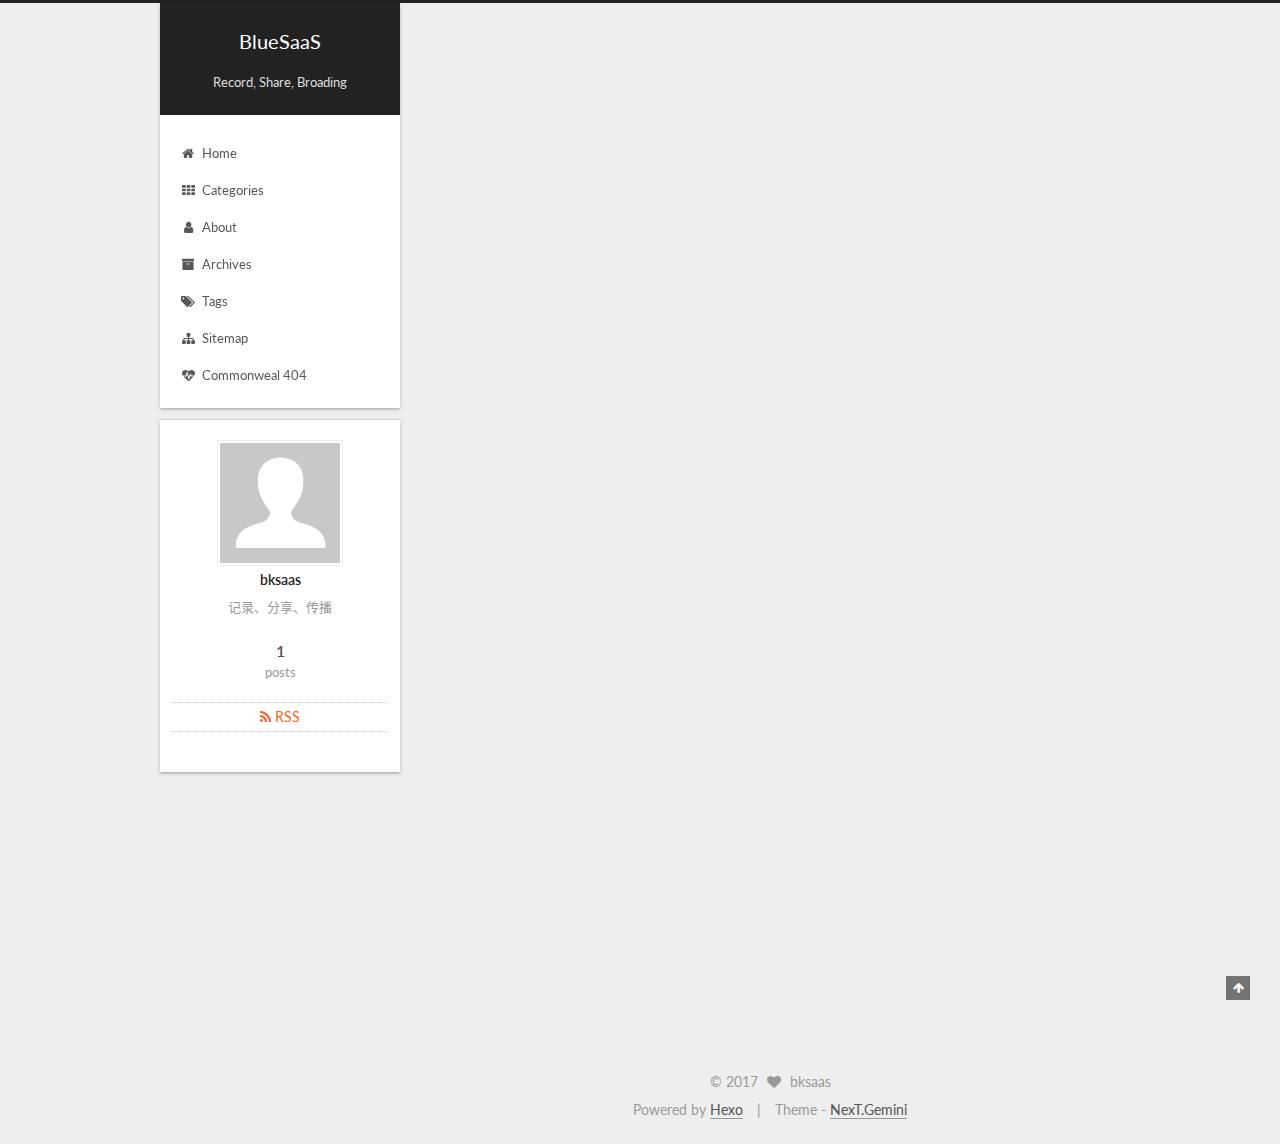
==== commit 17764c10: "first init" ====
--- a/index.html
+++ b/index.html
@@ -1 +1,248 @@
-<!DOCTYPE html><html><head><meta charset="utf-8"><title>BlueSaaS</title><meta name="viewport" content="width=device-width,initial-scale=1,maximum-scale=1"><meta name="description" content="记录、分享、传播"><meta property="og:type" content="website"><meta property="og:title" content="BlueSaaS"><meta property="og:url" content="http://yoursite.com/index.html"><meta property="og:site_name" content="BlueSaaS"><meta property="og:description" content="记录、分享、传播"><meta property="og:locale" content="zh-cn"><meta name="twitter:card" content="summary"><meta name="twitter:title" content="BlueSaaS"><meta name="twitter:description" content="记录、分享、传播"><link rel="alternate" href="/" title="BlueSaaS" type="application/atom+xml"><link rel="stylesheet" href="/libs/font-awesome/css/font-awesome.min.css"><link rel="stylesheet" href="/libs/titillium-web/styles.css"><link rel="stylesheet" href="/libs/source-code-pro/styles.css"><link rel="stylesheet" href="/css/style.css"><script src="/libs/jquery/2.0.3/jquery.min.js"></script><link rel="stylesheet" href="/libs/lightgallery/css/lightgallery.min.css"><link rel="stylesheet" href="/libs/justified-gallery/justifiedGallery.min.css"></head><body><div id="wrap"><header id="header"><div id="header-outer" class="outer"><div class="container"><div class="container-inner"><div id="header-title"><h1 class="logo-wrap"><a href="/" class="logo"></a></h1><h2 class="subtitle-wrap"><p class="subtitle">Record, Share, Broading</p></h2></div><div id="header-inner" class="nav-container"><a id="main-nav-toggle" class="nav-icon fa fa-bars"></a><div class="nav-container-inner"><ul id="main-nav"><li class="main-nav-list-item"><a class="main-nav-list-link" href="/">Inici</a></li><li class="main-nav-list-item"><a class="main-nav-list-link" href="/about/index.html">Quant a</a></li></ul><nav id="sub-nav"><div id="search-form-wrap"><form class="search-form"><input type="text" class="ins-search-input search-form-input" placeholder="Cercar"> <button type="submit" class="search-form-submit"></button></form><div class="ins-search"><div class="ins-search-mask"></div><div class="ins-search-container"><div class="ins-input-wrapper"><input type="text" class="ins-search-input" placeholder="Type something..."> <span class="ins-close ins-selectable"><i class="fa fa-times-circle"></i></span></div><div class="ins-section-wrapper"><div class="ins-section-container"></div></div></div></div><script>window.INSIGHT_CONFIG={TRANSLATION:{POSTS:"Posts",PAGES:"Pages",CATEGORIES:"categories",TAGS:"etiquetes",UNTITLED:"(Untitled)"},ROOT_URL:"/",CONTENT_URL:"/content.json"}</script><script src="/js/insight.js"></script></div></nav></div></div></div></div></div></header><div class="container"><div class="main-body container-inner"><div class="main-body-inner"><section id="main"><div class="main-body-header"><h1 class="header"><em class="page-title-link" data-url="home">Inici</em></h1></div><div class="main-body-content"><section class="archives-wrap"><div class="archive-year-wrap"><a href="/archives/2017" class="archive-year"><i class="icon fa fa-calendar-o"></i>2017</a></div><div class="archives"><div class="article-row"><article class="article article-summary"><div class="article-summary-inner"><a href="/2017/12/09/hello-world/" class="thumbnail"><span class="thumbnail-image thumbnail-none"></span> <span class="comment-counter"><i class="fa fa-comments-o"></i> <span class="disqus-comment-count" data-disqus-identifier="" data-disqus-url="http://yoursite.com/2017/12/09/hello-world/">0</span></span></a><div class="article-meta"><div class="category"></div><div class="date"><time datetime="2017-12-09T06:47:21.508Z" itemprop="datePublished">2017-12-09</time></div></div><h1 class="article-title" itemprop="name"><a href="/2017/12/09/hello-world/">Hello World</a></h1><p class="article-excerpt">Welcome to Hexo! This is your very first post. Check documentation for more info. If you get any problems when using Hexo, you can find the answer in troubleshooting or you can ask me on GitHub. Quick</p></div></article></div></div></section></div></section><aside id="sidebar"><a class="sidebar-toggle" title="Expand Sidebar"><i class="toggle icon"></i></a><div class="sidebar-top"><p>seguir:</p><ul class="social-links"><li><a class="social-tooltip" title="twitter" href="/" target="_blank"><i class="icon fa fa-twitter"></i></a></li><li><a class="social-tooltip" title="facebook" href="/" target="_blank"><i class="icon fa fa-facebook"></i></a></li><li><a class="social-tooltip" title="google-plus" href="/" target="_blank"><i class="icon fa fa-google-plus"></i></a></li><li><a class="social-tooltip" title="github" href="https://github.com/ppoffice/hexo-theme-hueman" target="_blank"><i class="icon fa fa-github"></i></a></li><li><a class="social-tooltip" title="weibo" href="/" target="_blank"><i class="icon fa fa-weibo"></i></a></li><li><a class="social-tooltip" title="rss" href="/" target="_blank"><i class="icon fa fa-rss"></i></a></li></ul></div><div class="widgets-container"><div class="widget-wrap"><h3 class="widget-title">recents</h3><div class="widget"><ul id="recent-post"><li><div class="item-thumbnail"><a href="/2017/12/09/hello-world/" class="thumbnail"><span class="thumbnail-image thumbnail-none"></span></a></div><div class="item-inner"><p class="item-category"></p><p class="item-title"><a href="/2017/12/09/hello-world/" class="title">Hello World</a></p><p class="item-date"><time datetime="2017-12-09T06:47:21.508Z" itemprop="datePublished">2017-12-09</time></p></div></li></ul></div></div><div class="widget-wrap widget-list"><h3 class="widget-title">arxius</h3><div class="widget"><ul class="archive-list"><li class="archive-list-item"><a class="archive-list-link" href="/archives/2017/12/">十二月 2017</a><span class="archive-list-count">1</span></li></ul></div></div><div class="widget-wrap widget-list"><h3 class="widget-title">links</h3><div class="widget"><ul><li><a href="http://hexo.io">Hexo</a></li></ul></div></div></div></aside></div></div></div><footer id="footer"><div class="container"><div class="container-inner"><a id="back-to-top" href="javascript:;"><i class="icon fa fa-angle-up"></i></a><div class="credit"><h1 class="logo-wrap"><a href="/" class="logo"></a></h1><p>&copy; 2017 bksaas</p><p>Powered by <a href="//hexo.io/" target="_blank">Hexo</a>. Theme by <a href="//github.com/ppoffice" target="_blank">PPOffice</a></p></div></div></div></footer><script>var disqus_shortname="hexo-theme-hueman";!function(){var e=document.createElement("script");e.type="text/javascript",e.async=!0,e.src="//"+disqus_shortname+".disqus.com/count.js",(document.getElementsByTagName("head")[0]||document.getElementsByTagName("body")[0]).appendChild(e)}()</script><script src="/libs/lightgallery/js/lightgallery.min.js"></script><script src="/libs/lightgallery/js/lg-thumbnail.min.js"></script><script src="/libs/lightgallery/js/lg-pager.min.js"></script><script src="/libs/lightgallery/js/lg-autoplay.min.js"></script><script src="/libs/lightgallery/js/lg-fullscreen.min.js"></script><script src="/libs/lightgallery/js/lg-zoom.min.js"></script><script src="/libs/lightgallery/js/lg-hash.min.js"></script><script src="/libs/lightgallery/js/lg-share.min.js"></script><script src="/libs/lightgallery/js/lg-video.min.js"></script><script src="/libs/justified-gallery/jquery.justifiedGallery.min.js"></script><script src="/js/main.js"></script></div></body></html>+<!DOCTYPE html><html class="theme-next gemini use-motion" lang="zh-cn"><head><meta charset="UTF-8"><meta http-equiv="X-UA-Compatible" content="IE=edge"><meta name="viewport" content="width=device-width,initial-scale=1,maximum-scale=1"><meta name="theme-color" content="#222"><script src="/lib/pace/pace.min.js?v=1.0.2"></script><link href="/lib/pace/pace-theme-minimal.min.css?v=1.0.2" rel="stylesheet"><meta http-equiv="Cache-Control" content="no-transform"><meta http-equiv="Cache-Control" content="no-siteapp"><link href="/lib/fancybox/source/jquery.fancybox.css?v=2.1.5" rel="stylesheet" type="text/css"><link href="//fonts.googleapis.com/css?family=Lato:300,300italic,400,400italic,700,700italic&subset=latin,latin-ext" rel="stylesheet" type="text/css"><link href="/lib/font-awesome/css/font-awesome.min.css?v=4.6.2" rel="stylesheet" type="text/css"><link href="/css/main.css?v=5.1.2" rel="stylesheet" type="text/css"><meta name="keywords" content="Hexo, NexT"><link rel="alternate" href="/atom.xml" title="BlueSaaS" type="application/atom+xml"><link rel="shortcut icon" type="image/x-icon" href="/favicon.ico?v=5.1.2"><meta name="description" content="记录、分享、传播"><meta property="og:type" content="website"><meta property="og:title" content="BlueSaaS"><meta property="og:url" content="http://yoursite.com/index.html"><meta property="og:site_name" content="BlueSaaS"><meta property="og:description" content="记录、分享、传播"><meta property="og:locale" content="zh-cn"><meta name="twitter:card" content="summary"><meta name="twitter:title" content="BlueSaaS"><meta name="twitter:description" content="记录、分享、传播"><script type="text/javascript" id="hexo.configurations">var NexT=window.NexT||{},CONFIG={root:"/",scheme:"Gemini",sidebar:{position:"left",display:"post",offset:12,offset_float:12,b2t:!1,scrollpercent:!1,onmobile:!1},fancybox:!0,tabs:!0,motion:!0,duoshuo:{userId:"0",author:"Author"},algolia:{applicationID:"",apiKey:"",indexName:"",hits:{per_page:10},labels:{input_placeholder:"Search for Posts",hits_empty:"We didn't find any results for the search: ${query}",hits_stats:"${hits} results found in ${time} ms"}}}</script><link rel="canonical" href="http://yoursite.com/"><title>BlueSaaS</title></head><body itemscope itemtype="http://schema.org/WebPage" lang="zh-cn"><div class="container sidebar-position-left page-home"><div class="headband"></div><header id="header" class="header" itemscope itemtype="http://schema.org/WPHeader"><div class="header-inner"><div class="site-brand-wrapper"><div class="site-meta"><div class="custom-logo-site-title"><a href="/" class="brand" rel="start"><span class="logo-line-before"><i></i></span> <span class="site-title">BlueSaaS</span> <span class="logo-line-after"><i></i></span></a></div><p class="site-subtitle">Record, Share, Broading</p></div><div class="site-nav-toggle"><button><span class="btn-bar"></span> <span class="btn-bar"></span> <span class="btn-bar"></span></button></div></div><nav class="site-nav"><ul id="menu" class="menu"><li class="menu-item menu-item-home"><a href="/" rel="section"><i class="menu-item-icon fa fa-fw fa-home"></i><br>Home</a></li><li class="menu-item menu-item-categories"><a href="/categories/" rel="section"><i class="menu-item-icon fa fa-fw fa-th"></i><br>Categories</a></li><li class="menu-item menu-item-about"><a href="/about/" rel="section"><i class="menu-item-icon fa fa-fw fa-user"></i><br>About</a></li><li class="menu-item menu-item-archives"><a href="/archives/" rel="section"><i class="menu-item-icon fa fa-fw fa-archive"></i><br>Archives</a></li><li class="menu-item menu-item-tags"><a href="/tags/" rel="section"><i class="menu-item-icon fa fa-fw fa-tags"></i><br>Tags</a></li><li class="menu-item menu-item-sitemap"><a href="/sitemap.xml" rel="section"><i class="menu-item-icon fa fa-fw fa-sitemap"></i><br>Sitemap</a></li><li class="menu-item menu-item-commonweal"><a href="/404/" rel="section"><i class="menu-item-icon fa fa-fw fa-heartbeat"></i><br>Commonweal 404</a></li></ul></nav></div></header><main id="main" class="main"><div class="main-inner"><div class="content-wrap"><div id="content" class="content"><section id="posts" class="posts-expand"><article class="post post-type-normal" itemscope itemtype="http://schema.org/Article"><div class="post-block"><link itemprop="mainEntityOfPage" href="http://yoursite.com/2017/12/09/hello-world/"><span hidden itemprop="author" itemscope itemtype="http://schema.org/Person"><meta itemprop="name" content="bksaas"><meta itemprop="description" content=""><meta itemprop="image" content="/images/avatar.gif"></span><span hidden itemprop="publisher" itemscope itemtype="http://schema.org/Organization"><meta itemprop="name" content="BlueSaaS"></span><header class="post-header"><h1 class="post-title" itemprop="name headline"><a class="post-title-link" href="/2017/12/09/hello-world/" itemprop="url">Hello World</a></h1><div class="post-meta"><span class="post-time"><span class="post-meta-item-icon"><i class="fa fa-calendar-o"></i> </span><span class="post-meta-item-text">Posted on</span> <time title="Post created" itemprop="dateCreated datePublished" datetime="2017-12-09T14:47:21+08:00">2017-12-09</time></span></div></header><div class="post-body" itemprop="articleBody"><p>Welcome to <a href="https://hexo.io/" target="_blank" rel="noopener">Hexo</a>! This is your very first post. Check <a href="https://hexo.io/docs/" target="_blank" rel="noopener">documentation</a> for more info. If you get any problems when using Hexo, you can find the answer in <a href="https://hexo.io/docs/troubleshooting.html" target="_blank" rel="noopener">troubleshooting</a> or you can ask me on <a href="https://github.com/hexojs/hexo/issues" target="_blank" rel="noopener">GitHub</a>.</p><h2 id="Quick-Start"><a href="#Quick-Start" class="headerlink" title="Quick Start"></a>Quick Start</h2><h3 id="Create-a-new-post"><a href="#Create-a-new-post" class="headerlink" title="Create a new post"></a>Create a new post</h3><figure class="highlight bash"><table><tr><td class="gutter"><pre><span class="line">1</span><br></pre></td><td class="code"><pre><span class="line">$ hexo new <span class="string">"My New Post"</span></span><br></pre></td></tr></table></figure>
+<p>More info: <a href="https://hexo.io/docs/writing.html" target="_blank" rel="noopener">Writing</a></p>
+<h3 id="Run-server"><a href="#Run-server" class="headerlink" title="Run server"></a>Run server</h3><figure class="highlight bash"><table><tr><td class="gutter"><pre><span class="line">1</span><br></pre></td><td class="code"><pre><span class="line">$ hexo server</span><br></pre></td></tr></table></figure>
+<p>More info: <a href="https://hexo.io/docs/server.html" target="_blank" rel="noopener">Server</a></p>
+<h3 id="Generate-static-files"><a href="#Generate-static-files" class="headerlink" title="Generate static files"></a>Generate static files</h3><figure class="highlight bash"><table><tr><td class="gutter"><pre><span class="line">1</span><br></pre></td><td class="code"><pre><span class="line">$ hexo generate</span><br></pre></td></tr></table></figure>
+<p>More info: <a href="https://hexo.io/docs/generating.html" target="_blank" rel="noopener">Generating</a></p>
+<h3 id="Deploy-to-remote-sites"><a href="#Deploy-to-remote-sites" class="headerlink" title="Deploy to remote sites"></a>Deploy to remote sites</h3><figure class="highlight bash"><table><tr><td class="gutter"><pre><span class="line">1</span><br></pre></td><td class="code"><pre><span class="line">$ hexo deploy</span><br></pre></td></tr></table></figure>
+<p>More info: <a href="https://hexo.io/docs/deployment.html" target="_blank" rel="noopener">Deployment</a></p>
+
+          
+        
+      
+    </div>
+    
+    
+    
+
+    
+
+    
+
+    
+
+    <footer class="post-footer">
+      
+
+      
+
+      
+
+      
+      
+        <div class="post-eof"></div>
+      
+    </footer>
+  </div>
+  
+  
+  
+  </article>
+
+
+    
+  </section>
+
+  
+
+
+          </div>
+          
+
+
+          
+
+        </div>
+        
+          
+  
+  <div class="sidebar-toggle">
+    <div class="sidebar-toggle-line-wrap">
+      <span class="sidebar-toggle-line sidebar-toggle-line-first"></span>
+      <span class="sidebar-toggle-line sidebar-toggle-line-middle"></span>
+      <span class="sidebar-toggle-line sidebar-toggle-line-last"></span>
+    </div>
+  </div>
+
+  <aside id="sidebar" class="sidebar">
+    
+    <div class="sidebar-inner">
+
+      
+
+      
+
+      <section class="site-overview sidebar-panel sidebar-panel-active">
+        <div class="site-author motion-element" itemprop="author" itemscope itemtype="http://schema.org/Person">
+          <img class="site-author-image" itemprop="image" src="/images/avatar.gif" alt="bksaas">
+          <p class="site-author-name" itemprop="name">bksaas</p>
+           
+              <p class="site-description motion-element" itemprop="description">记录、分享、传播</p>
+          
+        </div>
+        <nav class="site-state motion-element">
+
+          
+            <div class="site-state-item site-state-posts">
+              <a href="/archives/">
+                <span class="site-state-item-count">1</span>
+                <span class="site-state-item-name">posts</span>
+              </a>
+            </div>
+          
+
+          
+
+          
+
+        </nav>
+
+        
+          <div class="feed-link motion-element">
+            <a href="/atom.xml" rel="alternate">
+              <i class="fa fa-rss"></i>
+              RSS
+            </a>
+          </div>
+        
+
+        <div class="links-of-author motion-element">
+          
+        </div>
+
+        
+        
+
+        
+        
+
+        
+
+
+      </section>
+
+      
+
+      
+
+    </div>
+  </aside>
+
+
+        
+      </div>
+    </main>
+
+    <footer id="footer" class="footer">
+      <div class="footer-inner">
+        <div class="copyright">
+  
+  &copy; 
+  <span itemprop="copyrightYear">2017</span>
+  <span class="with-love">
+    <i class="fa fa-heart"></i>
+  </span>
+  <span class="author" itemprop="copyrightHolder">bksaas</span>
+</div>
+
+
+<div class="powered-by">
+  Powered by <a class="theme-link" href="https://hexo.io">Hexo</a>
+</div>
+
+<div class="theme-info">
+  Theme -
+  <a class="theme-link" href="https://github.com/iissnan/hexo-theme-next">
+    NexT.Gemini
+  </a>
+</div>
+
+
+        
+
+        
+      </div>
+    </footer>
+
+    
+      <div class="back-to-top">
+        <i class="fa fa-arrow-up"></i>
+        
+      </div>
+    
+
+  </div>
+
+  
+
+<script type="text/javascript">"[object Function]"!==Object.prototype.toString.call(window.Promise)&&(window.Promise=null)</script>
+
+
+
+
+
+
+
+
+
+  
+
+
+
+
+
+
+
+
+
+
+
+
+  
+  <script type="text/javascript" src="/lib/jquery/index.js?v=2.1.3"></script>
+
+  
+  <script type="text/javascript" src="/lib/fastclick/lib/fastclick.min.js?v=1.0.6"></script>
+
+  
+  <script type="text/javascript" src="/lib/jquery_lazyload/jquery.lazyload.js?v=1.9.7"></script>
+
+  
+  <script type="text/javascript" src="/lib/velocity/velocity.min.js?v=1.2.1"></script>
+
+  
+  <script type="text/javascript" src="/lib/velocity/velocity.ui.min.js?v=1.2.1"></script>
+
+  
+  <script type="text/javascript" src="/lib/fancybox/source/jquery.fancybox.pack.js?v=2.1.5"></script>
+
+
+  
+
+
+  <script type="text/javascript" src="/js/src/utils.js?v=5.1.2"></script>
+
+  <script type="text/javascript" src="/js/src/motion.js?v=5.1.2"></script>
+
+
+
+  
+  
+
+
+  <script type="text/javascript" src="/js/src/affix.js?v=5.1.2"></script>
+
+  <script type="text/javascript" src="/js/src/schemes/pisces.js?v=5.1.2"></script>
+
+
+
+  
+    <script type="text/javascript" src="/js/src/scrollspy.js?v=5.1.2"></script>
+<script type="text/javascript" src="/js/src/post-details.js?v=5.1.2"></script>
+
+  
+
+  
+
+
+  <script type="text/javascript" src="/js/src/bootstrap.js?v=5.1.2"></script></body></html>--- a/css/main.css
+++ b/css/main.css
@@ -0,0 +1 @@
+html{font-family:sans-serif;-ms-text-size-adjust:100%;-webkit-text-size-adjust:100%}body{margin:0}article,aside,details,figcaption,figure,footer,header,hgroup,main,menu,nav,section,summary{display:block}audio,canvas,progress,video{display:inline-block;vertical-align:baseline}audio:not([controls]){display:none;height:0}[hidden],template{display:none}a{background-color:transparent}a:active,a:hover{outline:0}abbr[title]{border-bottom:1px dotted}b,strong{font-weight:700}dfn{font-style:italic}h1{font-size:2em;margin:.67em 0}mark{background:#ff0;color:#000}small{font-size:80%}sub,sup{font-size:75%;line-height:0;position:relative;vertical-align:baseline}sup{top:-.5em}sub{bottom:-.25em}img{border:0}svg:not(:root){overflow:hidden}figure{margin:1em 40px}hr{box-sizing:content-box;height:0}pre{overflow:auto}code,kbd,pre,samp{font-family:monospace,monospace;font-size:1em}button,input,optgroup,select,textarea{color:inherit;font:inherit;margin:0}button{overflow:visible}button,select{text-transform:none}button,html input[type=button],input[type=reset],input[type=submit]{-webkit-appearance:button;cursor:pointer}button[disabled],html input[disabled]{cursor:default}button::-moz-focus-inner,input::-moz-focus-inner{border:0;padding:0}input{line-height:normal}input[type=checkbox],input[type=radio]{box-sizing:border-box;padding:0}input[type=number]::-webkit-inner-spin-button,input[type=number]::-webkit-outer-spin-button{height:auto}input[type=search]{-webkit-appearance:textfield;box-sizing:content-box}input[type=search]::-webkit-search-cancel-button,input[type=search]::-webkit-search-decoration{-webkit-appearance:none}fieldset{border:1px solid silver;margin:0 2px;padding:.35em .625em .75em}legend{border:0;padding:0}textarea{overflow:auto}optgroup{font-weight:700}table{border-collapse:collapse;border-spacing:0}td,th{padding:0}::-moz-selection{background:#262a30;color:#fff}::selection{background:#262a30;color:#fff}body{position:relative;font-family:Lato,"PingFang SC","Microsoft YaHei",sans-serif;font-size:14px;line-height:2;color:#555;background:#eee}@media (max-width:767px){body{padding-right:0!important}}@media (min-width:768px) and (max-width:991px){body{padding-right:0!important}}@media (min-width:1600px){body{font-size:16px}}h1,h2,h3,h4,h5,h6{margin:0;padding:0;font-weight:700;line-height:1.5;font-family:Lato,"PingFang SC","Microsoft YaHei",sans-serif}h2,h3,h4,h5,h6{margin:20px 0 15px}h1{font-size:22px}@media (max-width:767px){h1{font-size:18px}}h2{font-size:20px}@media (max-width:767px){h2{font-size:16px}}h3{font-size:18px}@media (max-width:767px){h3{font-size:14px}}h4{font-size:16px}@media (max-width:767px){h4{font-size:12px}}h5{font-size:14px}@media (max-width:767px){h5{font-size:10px}}h6{font-size:12px}@media (max-width:767px){h6{font-size:8px}}p{margin:0 0 20px 0}a{color:#555;text-decoration:none;border-bottom:1px solid #999;word-wrap:break-word}a:hover{color:#222;border-bottom-color:#222}blockquote{margin:0;padding:0}img{display:block;margin:auto;max-width:100%;height:auto}hr{margin:40px 0;height:3px;border:none;background-color:#ddd;background-image:repeating-linear-gradient(-45deg,#fff,#fff 4px,transparent 4px,transparent 8px)}blockquote{padding:0 15px;color:#666;border-left:4px solid #ddd}blockquote cite::before{content:"-";padding:0 5px}dt{font-weight:700}dd{margin:0;padding:0}.text-left{text-align:left}.text-center{text-align:center}.text-right{text-align:right}.text-justify{text-align:justify}.text-nowrap{white-space:nowrap}.text-lowercase{text-transform:lowercase}.text-uppercase{text-transform:uppercase}.text-capitalize{text-transform:capitalize}.center-block{display:block;margin-left:auto;margin-right:auto}.clearfix:after,.clearfix:before{content:" ";display:table}.clearfix:after{clear:both}.pullquote{width:45%}.pullquote.left{float:left;margin-left:5px;margin-right:10px}.pullquote.right{float:right;margin-left:10px;margin-right:5px}.affix.affix.affix{position:fixed}.translation{margin-top:-20px;font-size:14px;color:#999}.scrollbar-measure{width:100px;height:100px;overflow:scroll;position:absolute;top:-9999px}.use-motion .motion-element{opacity:0}table{margin:20px 0;width:100%;border-collapse:collapse;border-spacing:0;border:1px solid #ddd;font-size:14px;table-layout:fixed;word-wrap:break-all}table>tbody>tr:nth-of-type(odd){background-color:#f9f9f9}table>tbody>tr:hover{background-color:#f5f5f5}caption,td,th{padding:8px;text-align:left;vertical-align:middle;font-weight:400}td,th{border-bottom:3px solid #ddd;border-right:1px solid #eee}th{padding-bottom:10px;font-weight:700}td{border-bottom-width:1px}body,html{height:100%}.container{position:relative;min-height:100%}.header-inner{margin:0 auto;padding:100px 0 70px;width:calc(100% - 252px)}@media (min-width:1600px){.container .header-inner{width:900px}}.main{padding-bottom:150px}.main-inner{margin:0 auto;width:calc(100% - 252px)}@media (min-width:1600px){.container .main-inner{width:900px}}.footer{position:absolute;left:0;bottom:0;width:100%;min-height:50px}.footer-inner{box-sizing:border-box;margin:20px auto;width:calc(100% - 252px)}@media (min-width:1600px){.container .footer-inner{width:900px}}.highlight,pre{overflow:auto;margin:20px 0;padding:0;font-size:13px;color:#4d4d4c;background:#f7f7f7;line-height:1.6}code,pre{font-family:consolas,Menlo,"PingFang SC","Microsoft YaHei",monospace}code{padding:2px 4px;word-wrap:break-word;color:#555;background:#eee;border-radius:3px;font-size:13px}pre code{padding:0;color:#4d4d4c;background:0 0;text-shadow:none}.highlight{border-radius:1px}.highlight pre{border:none;margin:0;padding:10px 0}.highlight table{margin:0;width:auto;border:none}.highlight td{border:none;padding:0}.highlight figcaption{font-size:1em;color:#4d4d4c;line-height:1em;margin-bottom:1em}.highlight figcaption:after,.highlight figcaption:before{content:" ";display:table}.highlight figcaption:after{clear:both}.highlight figcaption a{float:right;color:#4d4d4c}.highlight figcaption a:hover{border-bottom-color:#4d4d4c}.highlight .gutter pre{padding-left:10px;padding-right:10px;color:#869194;text-align:right;background-color:#eff2f3}.highlight .code pre{width:100%;padding-left:10px;padding-right:10px;background-color:#f7f7f7}.highlight .line{height:20px}.gutter{-webkit-user-select:none;-moz-user-select:none;-ms-user-select:none;user-select:none}.gist table{width:auto}.gist table td{border:none}pre .deletion{background:#fdd}pre .addition{background:#dfd}pre .meta{color:#8959a8}pre .comment{color:#8e908c}pre .attribute,pre .css .class,pre .css .id,pre .css .pseudo,pre .html .doctype,pre .regexp,pre .ruby .constant,pre .tag,pre .variable,pre .xml .doctype,pre .xml .pi,pre .xml .tag .title{color:#c82829}pre .built_in,pre .command,pre .constant,pre .literal,pre .number,pre .params,pre .preprocessor{color:#f5871f}pre .css .rules .attribute,pre .formula,pre .header,pre .inheritance,pre .number,pre .ruby .class .title,pre .ruby .symbol,pre .special,pre .string,pre .value,pre .xml .cdata{color:#718c00}pre .css .hexcolor,pre .title{color:#3e999f}pre .coffeescript .title,pre .function,pre .javascript .title,pre .perl .sub,pre .python .decorator,pre .python .title,pre .ruby .function .title,pre .ruby .title .keyword{color:#4271ae}pre .javascript .function,pre .keyword{color:#8959a8}.full-image.full-image.full-image{border:none;max-width:100%;width:auto;margin:20px auto}@media (min-width:992px){.full-image.full-image.full-image{max-width:none;width:118%;margin:0 -9%}}.blockquote-center,.page-home .post-type-quote blockquote,.page-post-detail .post-type-quote blockquote{position:relative;margin:40px 0;padding:0;border-left:none;text-align:center}.blockquote-center::after,.blockquote-center::before,.page-home .post-type-quote blockquote::after,.page-home .post-type-quote blockquote::before,.page-post-detail .post-type-quote blockquote::after,.page-post-detail .post-type-quote blockquote::before{position:absolute;content:' ';display:block;width:100%;height:24px;opacity:.2;background-repeat:no-repeat;background-position:0 -6px;background-size:22px 22px}.blockquote-center::before,.page-home .post-type-quote blockquote::before,.page-post-detail .post-type-quote blockquote::before{top:-20px;background-image:url(../images/quote-l.svg);border-top:1px solid #ccc}.blockquote-center::after,.page-home .post-type-quote blockquote::after,.page-post-detail .post-type-quote blockquote::after{bottom:-20px;background-image:url(../images/quote-r.svg);border-bottom:1px solid #ccc;background-position:100% 8px}.blockquote-center div,.blockquote-center p,.page-home .post-type-quote blockquote div,.page-home .post-type-quote blockquote p,.page-post-detail .post-type-quote blockquote div,.page-post-detail .post-type-quote blockquote p{text-align:center}.post .post-body .group-picture img{box-sizing:border-box;padding:0 3px;border:none}.post .group-picture-row{overflow:hidden;margin-top:6px}.post .group-picture-row:first-child{margin-top:0}.post .group-picture-column{float:left}.page-post-detail .post-body .group-picture-column{float:none;margin-top:10px;width:auto!important}.page-post-detail .post-body .group-picture-column img{margin:0 auto}.page-archive .group-picture-container{overflow:hidden}.page-archive .group-picture-row{float:left}.page-archive .group-picture-row:first-child{margin-top:6px}.page-archive .group-picture-column{max-width:150px;max-height:150px}.post-body .note{position:relative;padding:15px;margin-bottom:20px;border:1px solid #eee;border-left-width:5px;border-radius:3px}.post-body .note h2,.post-body .note h3,.post-body .note h4,.post-body .note h5,.post-body .note h6{margin-top:0;margin-bottom:0;border-bottom:initial;padding-top:0!important}.post-body .note blockquote:first-child,.post-body .note ol:first-child,.post-body .note p:first-child,.post-body .note pre:first-child,.post-body .note table:first-child,.post-body .note ul:first-child{margin-top:0}.post-body .note blockquote:last-child,.post-body .note ol:last-child,.post-body .note p:last-child,.post-body .note pre:last-child,.post-body .note table:last-child,.post-body .note ul:last-child{margin-bottom:0}.post-body .note.default{border-left-color:#777}.post-body .note.default h2,.post-body .note.default h3,.post-body .note.default h4,.post-body .note.default h5,.post-body .note.default h6{color:#777}.post-body .note.primary{border-left-color:#6f42c1}.post-body .note.primary h2,.post-body .note.primary h3,.post-body .note.primary h4,.post-body .note.primary h5,.post-body .note.primary h6{color:#6f42c1}.post-body .note.info{border-left-color:#428bca}.post-body .note.info h2,.post-body .note.info h3,.post-body .note.info h4,.post-body .note.info h5,.post-body .note.info h6{color:#428bca}.post-body .note.success{border-left-color:#5cb85c}.post-body .note.success h2,.post-body .note.success h3,.post-body .note.success h4,.post-body .note.success h5,.post-body .note.success h6{color:#5cb85c}.post-body .note.warning{border-left-color:#f0ad4e}.post-body .note.warning h2,.post-body .note.warning h3,.post-body .note.warning h4,.post-body .note.warning h5,.post-body .note.warning h6{color:#f0ad4e}.post-body .note.danger{border-left-color:#d9534f}.post-body .note.danger h2,.post-body .note.danger h3,.post-body .note.danger h4,.post-body .note.danger h5,.post-body .note.danger h6{color:#d9534f}.post-body .label{display:inline;padding:0 2px;white-space:nowrap}.post-body .label.default{background-color:#f0f0f0}.post-body .label.primary{background-color:#efe6f7}.post-body .label.info{background-color:#e5f2f8}.post-body .label.success{background-color:#e7f4e9}.post-body .label.warning{background-color:#fcf6e1}.post-body .label.danger{background-color:#fae8eb}.post-body .tabs{position:relative;display:block;margin-bottom:20px;padding-top:10px}.post-body .tabs ul.nav-tabs{margin:0;padding:0;display:-webkit-box;display:-ms-flexbox;display:flex;margin-bottom:-1px}@media (max-width:413px){.post-body .tabs ul.nav-tabs{display:block;margin-bottom:5px}}.post-body .tabs ul.nav-tabs li.tab{list-style-type:none!important;margin:0 .25em 0 0;border-top:3px solid transparent;border-left:1px solid transparent;border-right:1px solid transparent}@media (max-width:413px){.post-body .tabs ul.nav-tabs li.tab{margin:initial;border-top:1px solid transparent;border-left:3px solid transparent;border-right:1px solid transparent;border-bottom:1px solid transparent}}.post-body .tabs ul.nav-tabs li.tab a{outline:0;border-bottom:initial;display:block;line-height:1.8em;padding:.25em .75em;transition-duration:.2s;transition-timing-function:ease-out;transition-delay:0s}.post-body .tabs ul.nav-tabs li.tab a i{width:1.285714285714286em}.post-body .tabs ul.nav-tabs li.tab.active{border-top:3px solid #fc6423;border-left:1px solid #ddd;border-right:1px solid #ddd;background-color:#fff}@media (max-width:413px){.post-body .tabs ul.nav-tabs li.tab.active{border-top:1px solid #ddd;border-left:3px solid #fc6423;border-right:1px solid #ddd;border-bottom:1px solid #ddd}}.post-body .tabs ul.nav-tabs li.tab.active a{cursor:default;color:#555}.post-body .tabs .tab-content{background-color:#fff}.post-body .tabs .tab-content .tab-pane{border:1px solid #ddd;padding:20px 20px 0 20px}.post-body .tabs .tab-content .tab-pane:not(.active){display:none!important}.post-body .tabs .tab-content .tab-pane.active{display:block!important}.btn{display:inline-block;padding:0 20px;font-size:14px;color:#fff;background:#222;border:2px solid #555;text-decoration:none;border-radius:0;transition-property:background-color;transition-duration:.2s;transition-timing-function:ease-in-out;transition-delay:0s}.btn:hover,.post-button .btn:hover{border-color:#222;color:#fff;background:#222}.btn-bar{display:block;width:22px;height:2px;background:#555;border-radius:1px}.btn-bar+.btn-bar{margin-top:4px}.pagination{margin:120px 0 40px;text-align:center;border-top:1px solid #eee}.page-number-basic,.pagination .next,.pagination .page-number,.pagination .prev,.pagination .space{display:inline-block;position:relative;top:-1px;margin:0 10px;padding:0 10px;line-height:30px}@media (max-width:767px){.page-number-basic,.pagination .next,.pagination .page-number,.pagination .prev,.pagination .space{margin:0 5px}}.pagination .next,.pagination .page-number,.pagination .prev{border-bottom:0;border-top:1px solid #eee;transition-property:border-color;transition-duration:.2s;transition-timing-function:ease-in-out;transition-delay:0s}.pagination .next:hover,.pagination .page-number:hover,.pagination .prev:hover{border-top-color:#222}.pagination .space{padding:0;margin:0}.pagination .prev{margin-left:0}.pagination .next{margin-right:0}.pagination .page-number.current{color:#fff;background:#ccc;border-top-color:#ccc}@media (max-width:767px){.pagination{border-top:none}.pagination .next,.pagination .page-number,.pagination .prev{margin-bottom:10px;border-top:0;border-bottom:1px solid #eee}.pagination .next:hover,.pagination .page-number:hover,.pagination .prev:hover{border-bottom-color:#222}}.comments{margin:60px 20px 0}.tag-cloud{text-align:center}.tag-cloud a{display:inline-block;margin:10px}.back-to-top{box-sizing:border-box;position:fixed;bottom:-100px;right:30px;z-index:1050;padding:0 6px;width:24px;background:#222;font-size:12px;opacity:.6;color:#fff;cursor:pointer;text-align:center;-webkit-transform:translateZ(0);transition-property:bottom;transition-duration:.2s;transition-timing-function:ease-in-out;transition-delay:0s}@media (min-width:768px) and (max-width:991px){.back-to-top{display:none!important}}@media (max-width:767px){.back-to-top{display:none!important}}.back-to-top.back-to-top-on{bottom:30px}.header{background:0 0}.header-inner{position:relative}.headband{height:3px;background:#222}.site-meta{margin:0;text-align:center}@media (max-width:767px){.site-meta{text-align:center}}.brand{position:relative;display:inline-block;padding:0 40px;color:#fff;background:#222;border-bottom:none}.brand:hover{color:#fff}.logo{display:inline-block;margin-right:5px;line-height:36px;vertical-align:top}.site-title{display:inline-block;vertical-align:top;line-height:36px;font-size:20px;font-weight:400;font-family:Lato,"PingFang SC","Microsoft YaHei",sans-serif}.site-subtitle{margin-top:10px;font-size:13px;color:#ddd}.use-motion .brand{opacity:0}.use-motion .logo,.use-motion .site-subtitle,.use-motion .site-title{opacity:0;position:relative;top:-10px}.site-nav-toggle{display:none;position:absolute;top:10px;left:10px}@media (max-width:767px){.site-nav-toggle{display:block}}.site-nav-toggle button{margin-top:2px;padding:9px 10px;background:0 0;border:none}@media (max-width:767px){.site-nav{display:none;margin:0 -10px;padding:0 10px;clear:both;border-top:1px solid #ddd}}@media (min-width:768px) and (max-width:991px){.site-nav{display:block!important}}@media (min-width:992px){.site-nav{display:block!important}}.menu{margin-top:20px;padding-left:0;text-align:center}.menu .menu-item{display:inline-block;margin:0 10px;list-style:none}@media screen and (max-width:767px){.menu .menu-item{margin-top:10px}}.menu .menu-item a{display:block;font-size:13px;line-height:inherit;border-bottom:1px solid transparent;transition-property:border-color;transition-duration:.2s;transition-timing-function:ease-in-out;transition-delay:0s}.menu .menu-item a:hover,.menu-item-active a{border-bottom-color:#222}.menu .menu-item .fa{margin-right:5px}.use-motion .menu-item{opacity:0}.post-body{font-family:Lato,"PingFang SC","Microsoft YaHei",sans-serif}@media (max-width:767px){.post-body{word-break:break-word}}.post-body .fancybox img{display:block!important;margin:0 auto;cursor:pointer;cursor:zoom-in;cursor:-webkit-zoom-in}.post-body .figure .caption,.post-body .image-caption{margin:10px auto 15px;text-align:center;font-size:14px;color:#999;font-weight:700;line-height:1}.post-sticky-flag{display:inline-block;font-size:16px;-webkit-transform:rotate(30deg);transform:rotate(30deg)}.posts-expand{padding-top:40px}@media (max-width:767px){.posts-expand{margin:0 20px}.post-body pre{padding:10px}.post-body pre .gutter pre{padding-right:10px}.post-body .highlight{margin-left:0;margin-right:0;padding:0}.post-body .highlight .gutter pre{padding-right:10px}}@media (min-width:992px){.posts-expand .post-body{text-align:justify}}.posts-expand .post-body h2,.posts-expand .post-body h3,.posts-expand .post-body h4,.posts-expand .post-body h5,.posts-expand .post-body h6{padding-top:10px}.posts-expand .post-body h2 .header-anchor,.posts-expand .post-body h3 .header-anchor,.posts-expand .post-body h4 .header-anchor,.posts-expand .post-body h5 .header-anchor,.posts-expand .post-body h6 .header-anchor{float:right;margin-left:10px;color:#ccc;border-bottom-style:none;visibility:hidden}.posts-expand .post-body h2 .header-anchor:hover,.posts-expand .post-body h3 .header-anchor:hover,.posts-expand .post-body h4 .header-anchor:hover,.posts-expand .post-body h5 .header-anchor:hover,.posts-expand .post-body h6 .header-anchor:hover{color:inherit}.posts-expand .post-body h2:hover .header-anchor,.posts-expand .post-body h3:hover .header-anchor,.posts-expand .post-body h4:hover .header-anchor,.posts-expand .post-body h5:hover .header-anchor,.posts-expand .post-body h6:hover .header-anchor{visibility:visible}.posts-expand .post-body ul li{list-style:circle}.posts-expand .post-body img{box-sizing:border-box;margin:auto;padding:3px;border:1px solid #ddd}.posts-expand .fancybox img{margin:0 auto}@media (max-width:767px){.posts-collapse{margin:0 20px}.posts-collapse .post-meta,.posts-collapse .post-title{display:block;width:auto;text-align:left}}.posts-collapse{position:relative;z-index:1010;margin-left:55px}.posts-collapse::after{content:" ";position:absolute;top:20px;left:0;margin-left:-2px;width:4px;height:100%;background:#f5f5f5;z-index:-1}@media (max-width:767px){.posts-collapse{margin:0 20px}}.posts-collapse .collection-title{position:relative;margin:60px 0}.posts-collapse .collection-title h1,.posts-collapse .collection-title h2{margin-left:20px}.posts-collapse .collection-title small{color:#bbb;margin-left:5px}.posts-collapse .collection-title::before{content:" ";position:absolute;left:0;top:50%;margin-left:-4px;margin-top:-4px;width:8px;height:8px;background:#bbb;border-radius:50%}.posts-collapse .post{margin:30px 0}.posts-collapse .post-header{position:relative;transition-duration:.2s;transition-timing-function:ease-in-out;transition-delay:0s;transition-property:border;border-bottom:1px dashed #ccc}.posts-collapse .post-header::before{content:" ";position:absolute;left:0;top:12px;width:6px;height:6px;margin-left:-4px;background:#bbb;border-radius:50%;border:1px solid #fff;transition-duration:.2s;transition-timing-function:ease-in-out;transition-delay:0s;transition-property:background}.posts-collapse .post-header:hover{border-bottom-color:#666}.posts-collapse .post-header:hover::before{background:#222}.posts-collapse .post-meta{position:absolute;font-size:12px;left:20px;top:5px}.posts-collapse .post-comments-count{display:none}.posts-collapse .post-title{margin-left:60px;font-size:16px;font-weight:400;line-height:inherit}.posts-collapse .post-title::after{margin-left:3px;opacity:.6}.posts-collapse .post-title a{color:#666;border-bottom:none}.page-home .post-type-quote .post-header,.page-home .post-type-quote .post-tags,.page-post-detail .post-type-quote .post-header,.page-post-detail .post-type-quote .post-tags{display:none}.posts-expand .post-title{font-size:26px;text-align:center;word-break:break-word;font-weight:400}@media (max-width:767px){.posts-expand .post-title{font-size:22px}}.posts-expand .post-title-link{display:inline-block;position:relative;color:#555;border-bottom:none;line-height:1.2;vertical-align:top}.posts-expand .post-title-link::before{content:"";position:absolute;width:100%;height:2px;bottom:0;left:0;background-color:#000;visibility:hidden;-webkit-transform:scaleX(0);transform:scaleX(0);transition-duration:.2s;transition-timing-function:ease-in-out;transition-delay:0s}.posts-expand .post-title-link:hover::before{visibility:visible;-webkit-transform:scaleX(1);transform:scaleX(1)}.posts-expand .post-title-link .fa{font-size:16px}.posts-expand .post-meta{margin:3px 0 60px 0;color:#999;font-family:Lato,"PingFang SC","Microsoft YaHei",sans-serif;font-size:12px;text-align:center}.posts-expand .post-meta .post-category-list{display:inline-block;margin:0;padding:3px}.posts-expand .post-meta .post-category-list-link{color:#999}.posts-expand .post-meta .post-description{font-size:14px;margin-top:2px}.post-wordcount{display:inline-block}.post-meta-divider{margin:0 .5em}.post-meta-item-icon{margin-right:3px}@media (min-width:768px) and (max-width:991px){.post-meta-item-icon{display:inline-block}}@media (max-width:767px){.post-meta-item-icon{display:inline-block}}@media (min-width:768px) and (max-width:991px){.post-meta-item-text{display:none}}@media (max-width:767px){.post-meta-item-text{display:none}}@media (max-width:767px){.posts-expand .post-comments-count{display:none}}.post-button{margin-top:50px}.post-button .btn{color:#555;font-size:14px;background:#fff;border-radius:2px;line-height:2;margin:0 4px 8px 4px}.post-button .fa-fw{width:1.285714285714286em;text-align:left}.posts-expand .post-tags{margin-top:40px;text-align:center}.posts-expand .post-tags a{display:inline-block;margin-right:10px;font-size:13px}.post-nav{display:table;margin-top:15px;width:100%;border-top:1px solid #eee}.post-nav-divider{display:table-cell;width:10%}.post-nav-item{display:table-cell;padding:10px 0 0 0;width:45%;vertical-align:top}.post-nav-item a{position:relative;display:block;line-height:25px;font-size:14px;color:#555;border-bottom:none}.post-nav-item a:hover{color:#222;border-bottom:none}.post-nav-item a:active{top:2px}.post-nav-item .fa{position:absolute;top:8px;left:0;font-size:12px}.post-nav-next a{padding-left:15px}.post-nav-prev{text-align:right}.post-nav-prev a{padding-right:15px}.post-nav-prev .fa{right:0;left:auto}.posts-expand .post-eof{display:block;margin:80px auto 60px;width:8%;height:1px;background:#ccc;text-align:center}.post:last-child .post-eof.post-eof.post-eof{display:none}.post-gallery{display:table;table-layout:fixed;width:100%;border-collapse:separate}.post-gallery-row{display:table-row}.post-gallery .post-gallery-img{display:table-cell;text-align:center;vertical-align:middle;border:none}.post-gallery .post-gallery-img img{max-width:100%;max-height:100%;border:none}.fancybox-close,.fancybox-close:hover{border:none}.rtl.post-body a,.rtl.post-body h1,.rtl.post-body h2,.rtl.post-body h3,.rtl.post-body h4,.rtl.post-body h5,.rtl.post-body h6,.rtl.post-body li,.rtl.post-body ol,.rtl.post-body p,.rtl.post-body ul{direction:rtl;font-family:UKIJ Ekran}.rtl.post-title{font-family:UKIJ Ekran}.sidebar{position:fixed;right:0;top:0;bottom:0;width:0;z-index:1040;box-shadow:inset 0 2px 6px #000;background:#222;-webkit-transform:translateZ(0)}.sidebar a{color:#999;border-bottom-color:#555}.sidebar a:hover{color:#eee}@media (min-width:768px) and (max-width:991px){.sidebar{display:none!important}}@media (max-width:767px){.sidebar{display:none!important}}.sidebar-inner{position:relative;padding:20px 10px;color:#999;text-align:center}.sidebar-toggle{position:fixed;right:30px;bottom:45px;width:14px;height:14px;padding:5px;background:#222;line-height:0;z-index:1050;cursor:pointer;-webkit-transform:translateZ(0)}@media (min-width:768px) and (max-width:991px){.sidebar-toggle{display:none!important}}@media (max-width:767px){.sidebar-toggle{display:none!important}}.sidebar-toggle-line{position:relative;display:inline-block;vertical-align:top;height:2px;width:100%;background:#fff;margin-top:3px}.sidebar-toggle-line:first-child{margin-top:0}.site-author-image{display:block;margin:0 auto;padding:2px;max-width:120px;height:auto;border:1px solid #eee}.site-author-name{margin:0;text-align:center;color:#222;font-weight:600}.site-description{margin-top:0;text-align:center;font-size:13px;color:#999}.site-state{overflow:hidden;line-height:1.4;white-space:nowrap;text-align:center}.site-state-item{display:inline-block;padding:0 15px;border-left:1px solid #eee}.site-state-item:first-child{border-left:none}.site-state-item a{border-bottom:none}.site-state-item-count{display:block;text-align:center;color:inherit;font-weight:600;font-size:16px}.site-state-item-name{font-size:13px;color:#999}.feed-link{margin-top:20px}.feed-link a{display:inline-block;padding:0 15px;color:#fc6423;border:1px solid #fc6423;border-radius:4px}.feed-link a i{color:#fc6423;font-size:14px}.feed-link a:hover{color:#fff;background:#fc6423}.feed-link a:hover i{color:#fff}.links-of-author{margin-top:20px;display:-webkit-box;display:-ms-flexbox;display:flex;-ms-flex-wrap:wrap;flex-wrap:wrap;-webkit-box-pack:center;-ms-flex-pack:center;justify-content:center}.links-of-author a{display:inline-block;vertical-align:middle;margin-right:10px;margin-bottom:10px;border-bottom-color:#555;font-size:13px}.links-of-author a:before{display:inline-block;vertical-align:middle;margin-right:3px;content:" ";width:4px;height:4px;border-radius:50%;background:#ff69d7}.links-of-blogroll{font-size:13px}.links-of-blogroll-title{margin-top:20px;font-size:14px;font-weight:600}.links-of-blogroll-list{margin:0;padding:0;list-style:none}.links-of-blogroll-item{padding:2px 10px}.sidebar-nav{margin:0 0 20px;padding-left:0}.sidebar-nav li{display:inline-block;cursor:pointer;border-bottom:1px solid transparent;font-size:14px;color:#555}.sidebar-nav li:hover{color:#fc6423}.page-post-detail .sidebar-nav-toc{padding:0 5px}.page-post-detail .sidebar-nav-overview{margin-left:10px}.sidebar-nav .sidebar-nav-active{color:#fc6423;border-bottom-color:#fc6423}.sidebar-nav .sidebar-nav-active:hover{color:#fc6423}.sidebar-panel{display:none}.sidebar-panel-active{display:block}.post-toc-empty{font-size:14px;color:#666}.post-toc-wrap{overflow:hidden}.post-toc{overflow:auto}.post-toc ol{margin:0;padding:0 2px 5px 10px;text-align:left;list-style:none;font-size:14px}.post-toc ol>ol{padding-left:0}.post-toc ol a{transition-duration:.2s;transition-timing-function:ease-in-out;transition-delay:0s;transition-property:all;color:#666;border-bottom-color:#ccc}.post-toc ol a:hover{color:#000;border-bottom-color:#000}.post-toc .nav-item{overflow:hidden;text-overflow:ellipsis;white-space:nowrap;line-height:1.8}.post-toc .nav .nav-child{display:none}.post-toc .nav .active>.nav-child{display:block}.post-toc .nav .active-current>.nav-child{display:block}.post-toc .nav .active-current>.nav-child>.nav-item{display:block}.post-toc .nav .active>a{color:#fc6423;border-bottom-color:#fc6423}.post-toc .nav .active-current>a{color:#fc6423}.post-toc .nav .active-current>a:hover{color:#fc6423}.footer{font-size:14px;color:#999}.footer img{border:none}.footer-inner{text-align:center}.with-love{display:inline-block;margin:0 5px}.powered-by,.theme-info{display:inline-block}.powered-by{margin-right:10px}.powered-by::after{content:"|";padding-left:10px}.cc-license{margin-top:10px;text-align:center}.cc-license .cc-opacity{opacity:.7;border-bottom:none}.cc-license .cc-opacity:hover{opacity:.9}.cc-license img{display:inline-block}.theme-next #ds-thread #ds-reset{color:#555}.theme-next #ds-thread #ds-reset .ds-replybox{margin-bottom:30px}.theme-next #ds-reset .ds-avatar img,.theme-next #ds-thread #ds-reset .ds-replybox .ds-avatar{box-shadow:none}.theme-next #ds-thread #ds-reset .ds-textarea-wrapper{border-color:#c7d4e1;background:0 0;border-top-right-radius:3px;border-top-left-radius:3px}.theme-next #ds-thread #ds-reset .ds-textarea-wrapper textarea{height:60px}.theme-next #ds-reset .ds-rounded-top{border-radius:0}.theme-next #ds-thread #ds-reset .ds-post-toolbar{box-sizing:border-box;border:1px solid #c7d4e1;background:#f6f8fa}.theme-next #ds-thread #ds-reset .ds-post-options{height:40px;border:none;background:0 0}.theme-next #ds-thread #ds-reset .ds-toolbar-buttons{top:11px}.theme-next #ds-thread #ds-reset .ds-sync{top:5px}.theme-next #ds-thread #ds-reset .ds-post-button{top:4px;right:5px;width:90px;height:30px;border:1px solid #c5ced7;border-radius:3px;background-image:linear-gradient(#fbfbfc,#f5f7f9);color:#60676d}.theme-next #ds-thread #ds-reset .ds-post-button:hover{background-position:0 -30px;color:#60676d}.theme-next #ds-thread #ds-reset .ds-comments-info{padding:10px 0}.theme-next #ds-thread #ds-reset .ds-sort{display:none}.theme-next #ds-thread #ds-reset li.ds-tab a.ds-current{border:none;background:#f6f8fa;color:#60676d}.theme-next #ds-thread #ds-reset li.ds-tab a.ds-current:hover{background-color:#e9f0f7;color:#60676d}.theme-next #ds-thread #ds-reset li.ds-tab a{border-radius:2px;padding:5px}.theme-next #ds-thread #ds-reset .ds-login-buttons p{color:#999;line-height:36px}.theme-next #ds-thread #ds-reset .ds-login-buttons .ds-service-list li{height:28px}.theme-next #ds-thread #ds-reset .ds-service-list a{background:0 0;padding:5px;border:1px solid;border-radius:3px;text-align:center}.theme-next #ds-thread #ds-reset .ds-service-list a:hover{color:#fff;background:#666}.theme-next #ds-thread #ds-reset .ds-service-list .ds-weibo{color:#fc9b00;border-color:#fc9b00}.theme-next #ds-thread #ds-reset .ds-service-list .ds-weibo:hover{background:#fc9b00}.theme-next #ds-thread #ds-reset .ds-service-list .ds-qq{color:#60a3ec;border-color:#60a3ec}.theme-next #ds-thread #ds-reset .ds-service-list .ds-qq:hover{background:#60a3ec}.theme-next #ds-thread #ds-reset .ds-service-list .ds-renren{color:#2e7ac4;border-color:#2e7ac4}.theme-next #ds-thread #ds-reset .ds-service-list .ds-renren:hover{background:#2e7ac4}.theme-next #ds-thread #ds-reset .ds-service-list .ds-douban{color:#37994c;border-color:#37994c}.theme-next #ds-thread #ds-reset .ds-service-list .ds-douban:hover{background:#37994c}.theme-next #ds-thread #ds-reset .ds-service-list .ds-kaixin{color:#fef20d;border-color:#fef20d}.theme-next #ds-thread #ds-reset .ds-service-list .ds-kaixin:hover{background:#fef20d}.theme-next #ds-thread #ds-reset .ds-service-list .ds-netease{color:red;border-color:red}.theme-next #ds-thread #ds-reset .ds-service-list .ds-netease:hover{background:red}.theme-next #ds-thread #ds-reset .ds-service-list .ds-sohu{color:#ffcb05;border-color:#ffcb05}.theme-next #ds-thread #ds-reset .ds-service-list .ds-sohu:hover{background:#ffcb05}.theme-next #ds-thread #ds-reset .ds-service-list .ds-baidu{color:#2831e0;border-color:#2831e0}.theme-next #ds-thread #ds-reset .ds-service-list .ds-baidu:hover{background:#2831e0}.theme-next #ds-thread #ds-reset .ds-service-list .ds-google{color:#166bec;border-color:#166bec}.theme-next #ds-thread #ds-reset .ds-service-list .ds-google:hover{background:#166bec}.theme-next #ds-thread #ds-reset .ds-service-list .ds-weixin{color:#00ce0d;border-color:#00ce0d}.theme-next #ds-thread #ds-reset .ds-service-list .ds-weixin:hover{background:#00ce0d}.theme-next #ds-thread #ds-reset .ds-service-list .ds-more-services{border:none}.theme-next #ds-thread #ds-reset .ds-service-list .ds-more-services:hover{background:0 0}.theme-next #ds-reset .duoshuo-ua-admin{display:inline-block;color:red}.theme-next #ds-reset .duoshuo-ua-browser,.theme-next #ds-reset .duoshuo-ua-platform{color:#ccc}.theme-next #ds-reset .duoshuo-ua-browser .fa,.theme-next #ds-reset .duoshuo-ua-platform .fa{display:inline-block;margin-right:3px}.theme-next #ds-reset .duoshuo-ua-separator{display:inline-block;margin-left:5px}.theme-next .this_ua{background-color:#ccc!important;border-radius:4px;padding:0 5px!important;margin:1px 1px!important;border:1px solid #bbb!important;color:#fff;display:inline-block!important}.theme-next .this_ua.admin{background-color:#d9534f!important;border-color:#d9534f!important}.theme-next .this_ua.platform.Mac,.theme-next .this_ua.platform.Windows,.theme-next .this_ua.platform.iOS{background-color:#39b3d7!important;border-color:#46b8da!important}.theme-next .this_ua.platform.Linux{background-color:#3a3a3a!important;border-color:#1f1f1f!important}.theme-next .this_ua.platform.Android{background-color:#00c47d!important;border-color:#01b171!important}.theme-next .this_ua.browser.Chrome,.theme-next .this_ua.browser.Mobile{background-color:#5cb85c!important;border-color:#4cae4c!important}.theme-next .this_ua.browser.Firefox{background-color:#f0ad4e!important;border-color:#eea236!important}.theme-next .this_ua.browser.IE,.theme-next .this_ua.browser.Maxthon{background-color:#428bca!important;border-color:#357ebd!important}.theme-next .this_ua.browser.Opera,.theme-next .this_ua.browser.UCBrowser,.theme-next .this_ua.browser.baidu{background-color:#d9534f!important;border-color:#d43f3a!important}.theme-next .this_ua.browser.Android,.theme-next .this_ua.browser.QQBrowser{background-color:#78ace9!important;border-color:#4cae4c!important}.post-spread{margin-top:20px;text-align:center}.jiathis_style{display:inline-block}.jiathis_style a{border:none}.fa{font-family:FontAwesome!important}.post-spread{margin-top:20px;text-align:center}.bdshare-slide-button-box a{border:none}.bdsharebuttonbox{display:inline-block}.bdsharebuttonbox a{border:none}.local-search-pop-overlay{position:fixed;width:100%;height:100%;top:0;left:0;z-index:2080;background-color:rgba(0,0,0,.3)}.local-search-popup{display:none;position:fixed;top:10%;left:50%;margin-left:-350px;width:700px;height:80%;padding:0;background:#fff;color:#333;z-index:9999;border-radius:5px}@media (max-width:767px){.local-search-popup{padding:0;top:0;left:0;margin:0;width:100%;height:100%;border-radius:0}}.local-search-popup ul.search-result-list{padding:0;margin:0 5px}.local-search-popup p.search-result{border-bottom:1px dashed #ccc;padding:5px 0}.local-search-popup a.search-result-title{font-weight:700;font-size:16px}.local-search-popup .search-keyword{border-bottom:1px dashed red;font-weight:700;color:red}.local-search-popup .local-search-header{padding:5px;height:36px;background:#f5f5f5;border-top-left-radius:5px;border-top-right-radius:5px}.local-search-popup #local-search-result{overflow:auto;position:relative;padding:5px 25px;height:calc(100% - 55px)}.local-search-popup .local-search-input-wrapper{display:inline-block;width:calc(100% - 90px);height:36px;line-height:36px;padding:0 5px}.local-search-popup .local-search-input-wrapper input{padding:8px 0;height:20px;display:block;width:100%;outline:0;border:none;background:0 0;vertical-align:middle}.local-search-popup .popup-btn-close,.local-search-popup .search-icon{display:inline-block;font-size:18px;color:#999;height:36px;width:18px;padding-left:10px;padding-right:10px}.local-search-popup .search-icon{float:left}.local-search-popup .popup-btn-close{border-left:1px solid #eee;float:right;cursor:pointer}.local-search-popup #no-result{position:absolute;left:50%;top:50%;-webkit-transform:translate(-50%,-50%);-webkit-transform:translate(-50%,-50%);transform:translate(-50%,-50%);color:#ccc}.page-pv,.site-pv,.site-uv{display:inline-block}.page-pv .busuanzi-value,.site-pv .busuanzi-value,.site-uv .busuanzi-value{margin:0 5px}.site-uv{margin-right:10px}.site-uv::after{content:"|";padding-left:10px}.use-motion .post{opacity:0}.page-archive .archive-page-counter{position:relative;top:3px;left:20px}@media (max-width:767px){.page-archive .archive-page-counter{top:5px}}.page-archive .posts-collapse .archive-move-on{position:absolute;top:11px;left:0;margin-left:-6px;width:10px;height:10px;opacity:.5;background:#555;border:1px solid #fff;border-radius:50%}.category-all-page .category-all-title{text-align:center}.category-all-page .category-all{margin-top:20px}.category-all-page .category-list{margin:0;padding:0;list-style:none}.category-all-page .category-list-item{margin:5px 10px}.category-all-page .category-list-count{color:#bbb}.category-all-page .category-list-count:before{display:inline;content:" ("}.category-all-page .category-list-count:after{display:inline;content:") "}.category-all-page .category-list-child{padding-left:10px}#schedule ul#event-list{padding-left:30px}#schedule ul#event-list hr{margin:20px 0 45px 0!important;background:#222}#schedule ul#event-list hr:after{display:inline-block;content:'NOW';background:#222;color:#fff;font-weight:700;text-align:right;padding:0 5px}#schedule ul#event-list li.event{margin:20px 0;background:#f9f9f9;padding-left:10px;min-height:40px}#schedule ul#event-list li.event h2.event-summary{margin:0;padding-bottom:3px}#schedule ul#event-list li.event h2.event-summary:before{display:inline-block;font-family:FontAwesome;font-size:8px;content:'\f111';vertical-align:middle;margin-right:25px;color:#bbb}#schedule ul#event-list li.event span.event-relative-time{display:inline-block;font-size:12px;font-weight:400;padding-left:12px;color:#bbb}#schedule ul#event-list li.event span.event-details{display:block;color:#bbb;margin-left:56px;padding-top:3px;padding-bottom:6px;text-indent:-24px;line-height:18px}#schedule ul#event-list li.event span.event-details:before{text-indent:0;display:inline-block;width:14px;font-family:FontAwesome;text-align:center;margin-right:9px;color:#bbb}#schedule ul#event-list li.event span.event-details.event-location:before{content:'\f041'}#schedule ul#event-list li.event span.event-details.event-duration:before{content:'\f017'}#schedule ul#event-list li.event-past{background:#fcfcfc}#schedule ul#event-list li.event-past>*{opacity:.6}#schedule ul#event-list li.event-past h2.event-summary{color:#bbb}#schedule ul#event-list li.event-past h2.event-summary:before{color:#dfdfdf}#schedule ul#event-list li.event-now{background:#222;color:#fff;padding:15px 0 15px 10px}#schedule ul#event-list li.event-now h2.event-summary:before{-webkit-transform:scale(1.2);transform:scale(1.2);color:#fff;-webkit-animation:dot-flash 1s alternate infinite ease-in-out;animation:dot-flash 1s alternate infinite ease-in-out}#schedule ul#event-list li.event-now *{color:#fff!important}@-webkit-keyframes dot-flash{from{opacity:1;-webkit-transform:scale(1.1);transform:scale(1.1)}to{opacity:0;-webkit-transform:scale(1);transform:scale(1)}}@keyframes dot-flash{from{opacity:1;-webkit-transform:scale(1.1);transform:scale(1.1)}to{opacity:0;-webkit-transform:scale(1);transform:scale(1)}}.page-post-detail .sidebar-toggle-line{background:#fc6423}.page-post-detail .comments{overflow:hidden}.header{position:relative;margin:0 auto;width:75%}@media (min-width:768px) and (max-width:991px){.header{width:auto}}@media (max-width:767px){.header{width:auto}}.header-inner{position:absolute;top:0;overflow:hidden;padding:0;width:240px;background:#fff;box-shadow:0 2px 2px 0 rgba(0,0,0,.12),0 3px 1px -2px rgba(0,0,0,.06),0 1px 5px 0 rgba(0,0,0,.12);border-radius:initial}@media (min-width:1600px){.container .header-inner{width:240px}}@media (min-width:768px) and (max-width:991px){.header-inner{position:relative;width:auto;border-radius:initial}}@media (max-width:767px){.header-inner{position:relative;width:auto;border-radius:initial}}.main:after,.main:before{content:" ";display:table}.main:after{clear:both}@media (min-width:768px) and (max-width:991px){.main{padding-bottom:100px}}@media (max-width:767px){.main{padding-bottom:100px}}.container .main-inner{width:75%}@media (min-width:768px) and (max-width:991px){.container .main-inner{width:auto}}@media (max-width:767px){.container .main-inner{width:auto}}.content-wrap{float:right;box-sizing:border-box;padding:40px;width:calc(100% - 252px);background:#fff;min-height:700px;box-shadow:0 2px 2px 0 rgba(0,0,0,.12),0 3px 1px -2px rgba(0,0,0,.06),0 1px 5px 0 rgba(0,0,0,.12);border-radius:initial}@media (min-width:768px) and (max-width:991px){.content-wrap{width:100%;padding:20px;border-radius:initial}}@media (max-width:767px){.content-wrap{width:100%;padding:20px;min-height:auto;border-radius:initial}}.sidebar{position:static;float:left;margin-top:300px;width:240;background:#eee;box-shadow:none}@media (min-width:768px) and (max-width:991px){.sidebar{display:none}}@media (max-width:767px){.sidebar{display:none}}.sidebar-toggle{display:none}.footer-inner{width:75%;padding-left:260px}@media (min-width:768px) and (max-width:991px){.footer-inner{width:auto;padding-left:0!important;padding-right:0!important}}@media (max-width:767px){.footer-inner{width:auto;padding-left:0!important;padding-right:0!important}}.sidebar-position-right .header-inner{right:0}.sidebar-position-right .content-wrap{float:left}.sidebar-position-right .sidebar{float:right}.sidebar-position-right .footer-inner{padding-left:0;padding-right:260px}.site-brand-wrapper{position:relative}.site-meta{padding:20px 0;color:#fff;background:#222}@media (min-width:768px) and (max-width:991px){.site-meta{box-shadow:0 0 16px rgba(0,0,0,.5)}}@media (max-width:767px){.site-meta{box-shadow:0 0 16px rgba(0,0,0,.5)}}.brand{padding:0;background:0 0}.brand:hover{color:#fff}.site-subtitle{margin:10px 10px 0;font-weight:initial}.site-search form{display:none}.site-nav{border-top:none}@media (min-width:768px) and (max-width:991px){.site-nav{display:none!important}}@media (min-width:768px) and (max-width:991px){.site-nav-on{display:block!important}}.menu .menu-item{display:block;margin:0}.menu .menu-item a{position:relative;box-sizing:border-box;padding:5px 20px;text-align:left;line-height:inherit;transition-property:background-color;transition-duration:.2s;transition-timing-function:ease-in-out;transition-delay:0s}.menu .menu-item a:hover,.menu-item-active a{background:#f9f9f9;border-bottom-color:#fff}.menu .menu-item br{display:none}.menu-item-active a:after{content:" ";position:absolute;top:50%;margin-top:-3px;right:15px;width:6px;height:6px;border-radius:50%;background-color:#bbb}.btn-bar{background-color:#fff}.site-nav-toggle{left:20px;top:50%;-webkit-transform:translateY(-50%);-webkit-transform:translateY(-50%);transform:translateY(-50%)}@media (min-width:768px) and (max-width:991px){.site-nav-toggle{display:block}}.use-motion .sidebar .motion-element{opacity:1}.sidebar{display:none;right:auto;bottom:auto;-webkit-transform:none}.sidebar-inner{box-sizing:border-box;width:240px;color:#555;background:#fff;box-shadow:0 2px 2px 0 rgba(0,0,0,.12),0 3px 1px -2px rgba(0,0,0,.06),0 1px 5px 0 rgba(0,0,0,.12),0 -1px .5px 0 rgba(0,0,0,.09);border-radius:initial}.sidebar-inner.affix{position:fixed;top:12px}.site-overview{margin:0 2px;text-align:left}.site-author:after,.site-author:before{content:" ";display:table}.site-author:after{clear:both}.sidebar a{color:#555}.sidebar a:hover{color:#222}.links-of-author-item a:before{display:none}.links-of-author-item a{border-bottom:none;text-decoration:underline}.feed-link{border-top:1px dotted #ccc;border-bottom:1px dotted #ccc;text-align:center}.feed-link a{display:block;color:#fc6423;border:none}.feed-link a:hover{background:0 0;color:#e34603}.feed-link a:hover i{color:#e34603}.links-of-author:after,.links-of-author:before{content:" ";display:table}.links-of-author:after{clear:both}.links-of-author-item{margin:5px 0 0;width:50%}.links-of-author-item a{box-sizing:border-box;display:inline-block;margin-right:0;margin-bottom:0;padding:0 5px;overflow:hidden;white-space:nowrap;text-overflow:ellipsis}.links-of-author-item a{display:block;text-decoration:none}.links-of-author-item a:hover{border-radius:4px;background:#eee}.links-of-author-item .fa{margin-right:2px;font-size:16px}.links-of-author-item .fa-globe{font-size:15px}.links-of-blogroll{margin-top:20px;padding:3px 0 0;border-top:1px dotted #ccc}.links-of-blogroll-title{margin-top:0}.links-of-blogroll-item{padding:0}.links-of-blogroll-inline:after,.links-of-blogroll-inline:before{content:" ";display:table}.links-of-blogroll-inline:after{clear:both}.links-of-blogroll-inline .links-of-blogroll-item{margin:5px 0 0;width:50%}.links-of-blogroll-inline .links-of-blogroll-item a{box-sizing:border-box;display:inline-block;margin-right:0;margin-bottom:0;padding:0 5px;overflow:hidden;white-space:nowrap;text-overflow:ellipsis}@media (max-width:767px){.post-body{text-align:justify}}.content-wrap{padding:initial;background:initial;box-shadow:initial;border-radius:initial}.post-block{margin-bottom:12px;background:#fff;padding:40px;box-shadow:0 2px 2px 0 rgba(0,0,0,.12),0 3px 1px -2px rgba(0,0,0,.06),0 1px 5px 0 rgba(0,0,0,.12);border-radius:initial}.posts-expand{padding-top:initial}.post-eof{display:none!important}.main{padding-bottom:initial}.footer{bottom:auto}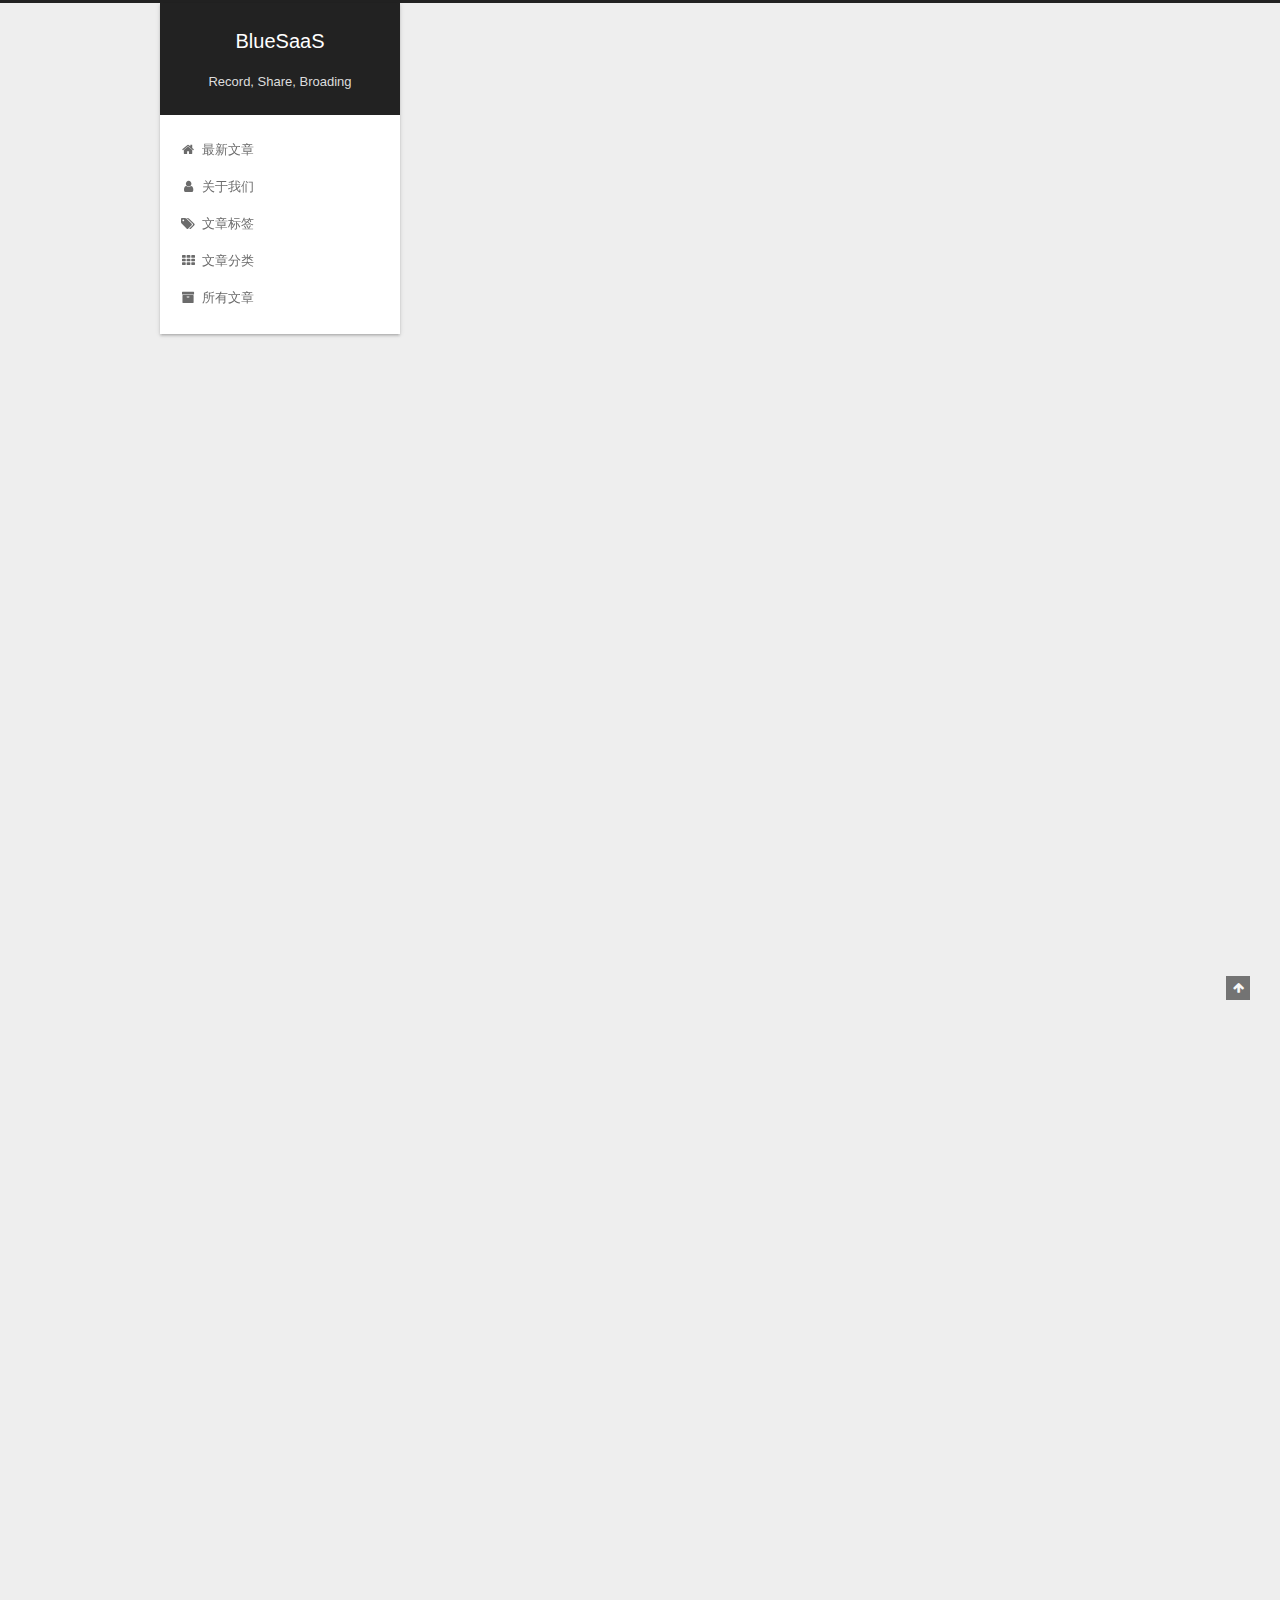
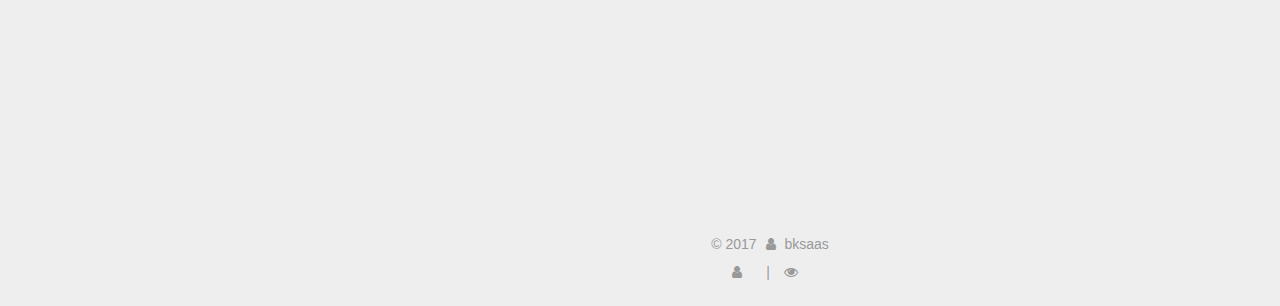
==== commit cae07457: "first init" ====
--- a/index.html
+++ b/index.html
@@ -1,4 +1,4 @@
-<!DOCTYPE html><html class="theme-next gemini use-motion" lang="zh-cn"><head><meta charset="UTF-8"><meta http-equiv="X-UA-Compatible" content="IE=edge"><meta name="viewport" content="width=device-width,initial-scale=1,maximum-scale=1"><meta name="theme-color" content="#222"><script src="/lib/pace/pace.min.js?v=1.0.2"></script><link href="/lib/pace/pace-theme-minimal.min.css?v=1.0.2" rel="stylesheet"><meta http-equiv="Cache-Control" content="no-transform"><meta http-equiv="Cache-Control" content="no-siteapp"><link href="/lib/fancybox/source/jquery.fancybox.css?v=2.1.5" rel="stylesheet" type="text/css"><link href="//fonts.googleapis.com/css?family=Lato:300,300italic,400,400italic,700,700italic&subset=latin,latin-ext" rel="stylesheet" type="text/css"><link href="/lib/font-awesome/css/font-awesome.min.css?v=4.6.2" rel="stylesheet" type="text/css"><link href="/css/main.css?v=5.1.2" rel="stylesheet" type="text/css"><meta name="keywords" content="Hexo, NexT"><link rel="alternate" href="/atom.xml" title="BlueSaaS" type="application/atom+xml"><link rel="shortcut icon" type="image/x-icon" href="/favicon.ico?v=5.1.2"><meta name="description" content="记录、分享、传播"><meta property="og:type" content="website"><meta property="og:title" content="BlueSaaS"><meta property="og:url" content="http://yoursite.com/index.html"><meta property="og:site_name" content="BlueSaaS"><meta property="og:description" content="记录、分享、传播"><meta property="og:locale" content="zh-cn"><meta name="twitter:card" content="summary"><meta name="twitter:title" content="BlueSaaS"><meta name="twitter:description" content="记录、分享、传播"><script type="text/javascript" id="hexo.configurations">var NexT=window.NexT||{},CONFIG={root:"/",scheme:"Gemini",sidebar:{position:"left",display:"post",offset:12,offset_float:12,b2t:!1,scrollpercent:!1,onmobile:!1},fancybox:!0,tabs:!0,motion:!0,duoshuo:{userId:"0",author:"Author"},algolia:{applicationID:"",apiKey:"",indexName:"",hits:{per_page:10},labels:{input_placeholder:"Search for Posts",hits_empty:"We didn't find any results for the search: ${query}",hits_stats:"${hits} results found in ${time} ms"}}}</script><link rel="canonical" href="http://yoursite.com/"><title>BlueSaaS</title></head><body itemscope itemtype="http://schema.org/WebPage" lang="zh-cn"><div class="container sidebar-position-left page-home"><div class="headband"></div><header id="header" class="header" itemscope itemtype="http://schema.org/WPHeader"><div class="header-inner"><div class="site-brand-wrapper"><div class="site-meta"><div class="custom-logo-site-title"><a href="/" class="brand" rel="start"><span class="logo-line-before"><i></i></span> <span class="site-title">BlueSaaS</span> <span class="logo-line-after"><i></i></span></a></div><p class="site-subtitle">Record, Share, Broading</p></div><div class="site-nav-toggle"><button><span class="btn-bar"></span> <span class="btn-bar"></span> <span class="btn-bar"></span></button></div></div><nav class="site-nav"><ul id="menu" class="menu"><li class="menu-item menu-item-home"><a href="/" rel="section"><i class="menu-item-icon fa fa-fw fa-home"></i><br>Home</a></li><li class="menu-item menu-item-categories"><a href="/categories/" rel="section"><i class="menu-item-icon fa fa-fw fa-th"></i><br>Categories</a></li><li class="menu-item menu-item-about"><a href="/about/" rel="section"><i class="menu-item-icon fa fa-fw fa-user"></i><br>About</a></li><li class="menu-item menu-item-archives"><a href="/archives/" rel="section"><i class="menu-item-icon fa fa-fw fa-archive"></i><br>Archives</a></li><li class="menu-item menu-item-tags"><a href="/tags/" rel="section"><i class="menu-item-icon fa fa-fw fa-tags"></i><br>Tags</a></li><li class="menu-item menu-item-sitemap"><a href="/sitemap.xml" rel="section"><i class="menu-item-icon fa fa-fw fa-sitemap"></i><br>Sitemap</a></li><li class="menu-item menu-item-commonweal"><a href="/404/" rel="section"><i class="menu-item-icon fa fa-fw fa-heartbeat"></i><br>Commonweal 404</a></li></ul></nav></div></header><main id="main" class="main"><div class="main-inner"><div class="content-wrap"><div id="content" class="content"><section id="posts" class="posts-expand"><article class="post post-type-normal" itemscope itemtype="http://schema.org/Article"><div class="post-block"><link itemprop="mainEntityOfPage" href="http://yoursite.com/2017/12/09/hello-world/"><span hidden itemprop="author" itemscope itemtype="http://schema.org/Person"><meta itemprop="name" content="bksaas"><meta itemprop="description" content=""><meta itemprop="image" content="/images/avatar.gif"></span><span hidden itemprop="publisher" itemscope itemtype="http://schema.org/Organization"><meta itemprop="name" content="BlueSaaS"></span><header class="post-header"><h1 class="post-title" itemprop="name headline"><a class="post-title-link" href="/2017/12/09/hello-world/" itemprop="url">Hello World</a></h1><div class="post-meta"><span class="post-time"><span class="post-meta-item-icon"><i class="fa fa-calendar-o"></i> </span><span class="post-meta-item-text">Posted on</span> <time title="Post created" itemprop="dateCreated datePublished" datetime="2017-12-09T14:47:21+08:00">2017-12-09</time></span></div></header><div class="post-body" itemprop="articleBody"><p>Welcome to <a href="https://hexo.io/" target="_blank" rel="noopener">Hexo</a>! This is your very first post. Check <a href="https://hexo.io/docs/" target="_blank" rel="noopener">documentation</a> for more info. If you get any problems when using Hexo, you can find the answer in <a href="https://hexo.io/docs/troubleshooting.html" target="_blank" rel="noopener">troubleshooting</a> or you can ask me on <a href="https://github.com/hexojs/hexo/issues" target="_blank" rel="noopener">GitHub</a>.</p><h2 id="Quick-Start"><a href="#Quick-Start" class="headerlink" title="Quick Start"></a>Quick Start</h2><h3 id="Create-a-new-post"><a href="#Create-a-new-post" class="headerlink" title="Create a new post"></a>Create a new post</h3><figure class="highlight bash"><table><tr><td class="gutter"><pre><span class="line">1</span><br></pre></td><td class="code"><pre><span class="line">$ hexo new <span class="string">"My New Post"</span></span><br></pre></td></tr></table></figure>
+<!DOCTYPE html><html class="theme-next gemini use-motion" lang="zh-Hans"><head><meta charset="UTF-8"><meta http-equiv="X-UA-Compatible" content="IE=edge"><meta name="viewport" content="width=device-width,initial-scale=1,maximum-scale=1"><meta name="theme-color" content="#222"><script src="/lib/pace/pace.min.js?v=1.0.2"></script><link href="/lib/pace/pace-theme-minimal.min.css?v=1.0.2" rel="stylesheet"><meta http-equiv="Cache-Control" content="no-transform"><meta http-equiv="Cache-Control" content="no-siteapp"><link href="/lib/fancybox/source/jquery.fancybox.css?v=2.1.5" rel="stylesheet" type="text/css"><link href="/lib/font-awesome/css/font-awesome.min.css?v=4.6.2" rel="stylesheet" type="text/css"><link href="/css/main.css?v=5.1.3" rel="stylesheet" type="text/css"><link rel="apple-touch-icon" sizes="180x180" href="/images/apple-touch-icon-next.png?v=5.1.3"><link rel="icon" type="image/png" sizes="32x32" href="/images/favicon-32x32-next.png?v=5.1.3"><link rel="icon" type="image/png" sizes="16x16" href="/images/favicon-16x16-next.png?v=5.1.3"><link rel="mask-icon" href="/images/logo.svg?v=5.1.3" color="#222"><meta name="keywords" content="Hexo, NexT"><meta name="description" content="记录、分享、传播"><meta property="og:type" content="website"><meta property="og:title" content="BlueSaaS"><meta property="og:url" content="http://yoursite.com/index.html"><meta property="og:site_name" content="BlueSaaS"><meta property="og:description" content="记录、分享、传播"><meta property="og:locale" content="zh-Hans"><meta name="twitter:card" content="summary"><meta name="twitter:title" content="BlueSaaS"><meta name="twitter:description" content="记录、分享、传播"><script type="text/javascript" id="hexo.configurations">var NexT=window.NexT||{},CONFIG={root:"/",scheme:"Gemini",version:"5.1.3",sidebar:{position:"left",display:"post",offset:12,b2t:!1,scrollpercent:!1,onmobile:!1},fancybox:!0,tabs:!0,motion:{enable:!0,async:!1,transition:{post_block:"fadeIn",post_header:"slideDownIn",post_body:"slideDownIn",coll_header:"slideLeftIn",sidebar:"slideUpIn"}},duoshuo:{userId:"0",author:"博主"},algolia:{applicationID:"",apiKey:"",indexName:"",hits:{per_page:10},labels:{input_placeholder:"Search for Posts",hits_empty:"We didn't find any results for the search: ${query}",hits_stats:"${hits} results found in ${time} ms"}}}</script><link rel="canonical" href="http://yoursite.com/"><title>BlueSaaS</title></head><body itemscope itemtype="http://schema.org/WebPage" lang="zh-Hans"><div class="container sidebar-position-left page-home"><div class="headband"></div><header id="header" class="header" itemscope itemtype="http://schema.org/WPHeader"><div class="header-inner"><div class="site-brand-wrapper"><div class="site-meta"><div class="custom-logo-site-title"><a href="/" class="brand" rel="start"><span class="logo-line-before"><i></i></span> <span class="site-title">BlueSaaS</span> <span class="logo-line-after"><i></i></span></a></div><p class="site-subtitle">Record, Share, Broading</p></div><div class="site-nav-toggle"><button><span class="btn-bar"></span> <span class="btn-bar"></span> <span class="btn-bar"></span></button></div></div><nav class="site-nav"><ul id="menu" class="menu"><li class="menu-item menu-item-最新文章"><a href="/" rel="section"><i class="menu-item-icon fa fa-fw fa-home"></i><br>最新文章</a></li><li class="menu-item menu-item-关于我们"><a href="/about/" rel="section"><i class="menu-item-icon fa fa-fw fa-user"></i><br>关于我们</a></li><li class="menu-item menu-item-文章标签"><a href="/tags/" rel="section"><i class="menu-item-icon fa fa-fw fa-tags"></i><br>文章标签</a></li><li class="menu-item menu-item-文章分类"><a href="/categories/" rel="section"><i class="menu-item-icon fa fa-fw fa-th"></i><br>文章分类</a></li><li class="menu-item menu-item-所有文章"><a href="/archives/" rel="section"><i class="menu-item-icon fa fa-fw fa-archive"></i><br>所有文章</a></li></ul></nav></div></header><main id="main" class="main"><div class="main-inner"><div class="content-wrap"><div id="content" class="content"><section id="posts" class="posts-expand"><article class="post post-type-normal" itemscope itemtype="http://schema.org/Article"><div class="post-block"><link itemprop="mainEntityOfPage" href="http://yoursite.com/2017/12/09/test2/"><span hidden itemprop="author" itemscope itemtype="http://schema.org/Person"><meta itemprop="name" content="bksaas"><meta itemprop="description" content=""><meta itemprop="image" content="/images/avatar.png"></span><span hidden itemprop="publisher" itemscope itemtype="http://schema.org/Organization"><meta itemprop="name" content="BlueSaaS"></span><header class="post-header"><h1 class="post-title" itemprop="name headline"><a class="post-title-link" href="/2017/12/09/test2/" itemprop="url">test2</a></h1><div class="post-meta"><span class="post-time"><span class="post-meta-item-icon"><i class="fa fa-calendar-o"></i> </span><span class="post-meta-item-text">发表于</span> <time title="创建于" itemprop="dateCreated datePublished" datetime="2017-12-09T22:03:31+08:00">2017-12-09 </time></span><span class="post-category"><span class="post-meta-divider">|</span> <span class="post-meta-item-icon"><i class="fa fa-folder-o"></i> </span><span class="post-meta-item-text">分类于</span> <span itemprop="about" itemscope itemtype="http://schema.org/Thing"><a href="/categories/cate1/" itemprop="url" rel="index"><span itemprop="name">cate1</span></a></span></span></div></header><div class="post-body" itemprop="articleBody"><h2 id="asdfasdf"><a href="#asdfasdf" class="headerlink" title="asdfasdf"></a>asdfasdf</h2><p>asdfasdfas<br>as<br>dfa<br>sdf</p></div><footer class="post-footer"><div class="post-eof"></div></footer></div></article><article class="post post-type-normal" itemscope itemtype="http://schema.org/Article"><div class="post-block"><link itemprop="mainEntityOfPage" href="http://yoursite.com/2017/12/09/test1/"><span hidden itemprop="author" itemscope itemtype="http://schema.org/Person"><meta itemprop="name" content="bksaas"><meta itemprop="description" content=""><meta itemprop="image" content="/images/avatar.png"></span><span hidden itemprop="publisher" itemscope itemtype="http://schema.org/Organization"><meta itemprop="name" content="BlueSaaS"></span><header class="post-header"><h1 class="post-title" itemprop="name headline"><a class="post-title-link" href="/2017/12/09/test1/" itemprop="url">test1</a></h1><div class="post-meta"><span class="post-time"><span class="post-meta-item-icon"><i class="fa fa-calendar-o"></i> </span><span class="post-meta-item-text">发表于</span> <time title="创建于" itemprop="dateCreated datePublished" datetime="2017-12-09T21:59:05+08:00">2017-12-09</time></span></div></header><div class="post-body" itemprop="articleBody"><h2 id="test1"><a href="#test1" class="headerlink" title="test1"></a>test1</h2><ol><li><p>adfasdf</p></li><li><p>asdfasdfasd</p></li></ol></div><footer class="post-footer"><div class="post-eof"></div></footer></div></article><article class="post post-type-normal" itemscope itemtype="http://schema.org/Article"><div class="post-block"><link itemprop="mainEntityOfPage" href="http://yoursite.com/2017/12/09/hello-world/"><span hidden itemprop="author" itemscope itemtype="http://schema.org/Person"><meta itemprop="name" content="bksaas"><meta itemprop="description" content=""><meta itemprop="image" content="/images/avatar.png"></span><span hidden itemprop="publisher" itemscope itemtype="http://schema.org/Organization"><meta itemprop="name" content="BlueSaaS"></span><header class="post-header"><h1 class="post-title" itemprop="name headline"><a class="post-title-link" href="/2017/12/09/hello-world/" itemprop="url">Hello World</a></h1><div class="post-meta"><span class="post-time"><span class="post-meta-item-icon"><i class="fa fa-calendar-o"></i> </span><span class="post-meta-item-text">发表于</span> <time title="创建于" itemprop="dateCreated datePublished" datetime="2017-12-09T14:47:21+08:00">2017-12-09</time></span></div></header><div class="post-body" itemprop="articleBody"><p>Welcome to <a href="https://hexo.io/" target="_blank" rel="noopener">Hexo</a>! This is your very first post. Check <a href="https://hexo.io/docs/" target="_blank" rel="noopener">documentation</a> for more info. If you get any problems when using Hexo, you can find the answer in <a href="https://hexo.io/docs/troubleshooting.html" target="_blank" rel="noopener">troubleshooting</a> or you can ask me on <a href="https://github.com/hexojs/hexo/issues" target="_blank" rel="noopener">GitHub</a>.</p><h2 id="Quick-Start"><a href="#Quick-Start" class="headerlink" title="Quick Start"></a>Quick Start</h2><h3 id="Create-a-new-post"><a href="#Create-a-new-post" class="headerlink" title="Create a new post"></a>Create a new post</h3><figure class="highlight bash"><table><tr><td class="gutter"><pre><span class="line">1</span><br></pre></td><td class="code"><pre><span class="line">$ hexo new <span class="string">"My New Post"</span></span><br></pre></td></tr></table></figure>
 <p>More info: <a href="https://hexo.io/docs/writing.html" target="_blank" rel="noopener">Writing</a></p>
 <h3 id="Run-server"><a href="#Run-server" class="headerlink" title="Run server"></a>Run server</h3><figure class="highlight bash"><table><tr><td class="gutter"><pre><span class="line">1</span><br></pre></td><td class="code"><pre><span class="line">$ hexo server</span><br></pre></td></tr></table></figure>
 <p>More info: <a href="https://hexo.io/docs/server.html" target="_blank" rel="noopener">Server</a></p>
@@ -72,53 +72,88 @@
 
       
 
-      <section class="site-overview sidebar-panel sidebar-panel-active">
-        <div class="site-author motion-element" itemprop="author" itemscope itemtype="http://schema.org/Person">
-          <img class="site-author-image" itemprop="image" src="/images/avatar.gif" alt="bksaas">
-          <p class="site-author-name" itemprop="name">bksaas</p>
-           
+      <section class="site-overview-wrap sidebar-panel sidebar-panel-active">
+        <div class="site-overview">
+          <div class="site-author motion-element" itemprop="author" itemscope itemtype="http://schema.org/Person">
+            
+              <img class="site-author-image" itemprop="image" src="/images/avatar.png" alt="bksaas">
+            
+              <p class="site-author-name" itemprop="name">bksaas</p>
               <p class="site-description motion-element" itemprop="description">记录、分享、传播</p>
-          
+          </div>
+
+          <nav class="site-state motion-element">
+
+            
+              <div class="site-state-item site-state-posts">
+              
+                <a href="/archives">
+              
+                  <span class="site-state-item-count">3</span>
+                  <span class="site-state-item-name">日志</span>
+                </a>
+              </div>
+            
+
+            
+              
+              
+              <div class="site-state-item site-state-categories">
+                <a href="/categories/index.html">
+                  <span class="site-state-item-count">1</span>
+                  <span class="site-state-item-name">分类</span>
+                </a>
+              </div>
+            
+
+            
+              
+              
+              <div class="site-state-item site-state-tags">
+                <a href="/tags/index.html">
+                  <span class="site-state-item-count">2</span>
+                  <span class="site-state-item-name">标签</span>
+                </a>
+              </div>
+            
+
+          </nav>
+
+          
+
+          <div class="links-of-author motion-element">
+            
+              
+                <span class="links-of-author-item">
+                  <a href="https://github.com/yourname" target="_blank" title="GitHub">
+                    
+                      <i class="fa fa-fw fa-github"></i>GitHub</a>
+                </span>
+              
+                <span class="links-of-author-item">
+                  <a href="https://github.com/yourname" target="_blank" title="Weibo">
+                    
+                      <i class="fa fa-fw fa-weibo"></i>Weibo</a>
+                </span>
+              
+                <span class="links-of-author-item">
+                  <a href="mailto:yourname@gmail.com" target="_blank" title="E-Mail">
+                    
+                      <i class="fa fa-fw fa-envelope"></i>E-Mail</a>
+                </span>
+              
+            
+          </div>
+
+          
+          
+
+          
+          
+
+          
+
         </div>
-        <nav class="site-state motion-element">
-
-          
-            <div class="site-state-item site-state-posts">
-              <a href="/archives/">
-                <span class="site-state-item-count">1</span>
-                <span class="site-state-item-name">posts</span>
-              </a>
-            </div>
-          
-
-          
-
-          
-
-        </nav>
-
-        
-          <div class="feed-link motion-element">
-            <a href="/atom.xml" rel="alternate">
-              <i class="fa fa-rss"></i>
-              RSS
-            </a>
-          </div>
-        
-
-        <div class="links-of-author motion-element">
-          
-        </div>
-
-        
-        
-
-        
-        
-
-        
-
-
       </section>
 
       
@@ -135,30 +170,50 @@
 
     <footer id="footer" class="footer">
       <div class="footer-inner">
-        <div class="copyright">
-  
-  &copy; 
-  <span itemprop="copyrightYear">2017</span>
+        <div class="copyright">&copy; <span itemprop="copyrightYear">2017</span>
   <span class="with-love">
-    <i class="fa fa-heart"></i>
+    <i class="fa fa-user"></i>
   </span>
   <span class="author" itemprop="copyrightHolder">bksaas</span>
+
+  
 </div>
 
 
-<div class="powered-by">
-  Powered by <a class="theme-link" href="https://hexo.io">Hexo</a>
+
+
+
+
+
+
+
+        
+<div class="busuanzi-count">
+  <script async src="https://dn-lbstatics.qbox.me/busuanzi/2.3/busuanzi.pure.mini.js"></script>
+
+  
+    <span class="site-uv">
+      <i class="fa fa-user"></i>
+      <span class="busuanzi-value" id="busuanzi_value_site_uv"></span>
+      
+    </span>
+  
+
+  
+    <span class="site-pv">
+      <i class="fa fa-eye"></i>
+      <span class="busuanzi-value" id="busuanzi_value_site_pv"></span>
+      
+    </span>
+  
 </div>
 
-<div class="theme-info">
-  Theme -
-  <a class="theme-link" href="https://github.com/iissnan/hexo-theme-next">
-    NexT.Gemini
-  </a>
-</div>
-
-
-        
+
+
+
+
+
+
 
         
       </div>
@@ -171,6 +226,8 @@
       </div>
     
 
+    
+
   </div>
 
   
@@ -199,50 +256,58 @@
 
 
   
-  <script type="text/javascript" src="/lib/jquery/index.js?v=2.1.3"></script>
-
-  
-  <script type="text/javascript" src="/lib/fastclick/lib/fastclick.min.js?v=1.0.6"></script>
-
-  
-  <script type="text/javascript" src="/lib/jquery_lazyload/jquery.lazyload.js?v=1.9.7"></script>
-
-  
-  <script type="text/javascript" src="/lib/velocity/velocity.min.js?v=1.2.1"></script>
-
-  
-  <script type="text/javascript" src="/lib/velocity/velocity.ui.min.js?v=1.2.1"></script>
-
-  
-  <script type="text/javascript" src="/lib/fancybox/source/jquery.fancybox.pack.js?v=2.1.5"></script>
-
-
-  
-
-
-  <script type="text/javascript" src="/js/src/utils.js?v=5.1.2"></script>
-
-  <script type="text/javascript" src="/js/src/motion.js?v=5.1.2"></script>
-
-
-
-  
-  
-
-
-  <script type="text/javascript" src="/js/src/affix.js?v=5.1.2"></script>
-
-  <script type="text/javascript" src="/js/src/schemes/pisces.js?v=5.1.2"></script>
-
-
-
-  
-    <script type="text/javascript" src="/js/src/scrollspy.js?v=5.1.2"></script>
-<script type="text/javascript" src="/js/src/post-details.js?v=5.1.2"></script>
-
-  
-
-  
-
-
-  <script type="text/javascript" src="/js/src/bootstrap.js?v=5.1.2"></script></body></html>+  
+    <script type="text/javascript" src="/lib/jquery/index.js?v=2.1.3"></script>
+  
+
+  
+  
+    <script type="text/javascript" src="/lib/fastclick/lib/fastclick.min.js?v=1.0.6"></script>
+  
+
+  
+  
+    <script type="text/javascript" src="/lib/jquery_lazyload/jquery.lazyload.js?v=1.9.7"></script>
+  
+
+  
+  
+    <script type="text/javascript" src="/lib/velocity/velocity.min.js?v=1.2.1"></script>
+  
+
+  
+  
+    <script type="text/javascript" src="/lib/velocity/velocity.ui.min.js?v=1.2.1"></script>
+  
+
+  
+  
+    <script type="text/javascript" src="/lib/fancybox/source/jquery.fancybox.pack.js?v=2.1.5"></script>
+  
+
+
+  
+
+
+  <script type="text/javascript" src="/js/src/utils.js?v=5.1.3"></script>
+
+  <script type="text/javascript" src="/js/src/motion.js?v=5.1.3"></script>
+
+
+
+  
+  
+
+
+  <script type="text/javascript" src="/js/src/affix.js?v=5.1.3"></script>
+
+  <script type="text/javascript" src="/js/src/schemes/pisces.js?v=5.1.3"></script>
+
+
+
+  
+
+  
+
+
+  <script type="text/javascript" src="/js/src/bootstrap.js?v=5.1.3"></script></body></html>--- a/css/main.css
+++ b/css/main.css
@@ -1 +1 @@
-html{font-family:sans-serif;-ms-text-size-adjust:100%;-webkit-text-size-adjust:100%}body{margin:0}article,aside,details,figcaption,figure,footer,header,hgroup,main,menu,nav,section,summary{display:block}audio,canvas,progress,video{display:inline-block;vertical-align:baseline}audio:not([controls]){display:none;height:0}[hidden],template{display:none}a{background-color:transparent}a:active,a:hover{outline:0}abbr[title]{border-bottom:1px dotted}b,strong{font-weight:700}dfn{font-style:italic}h1{font-size:2em;margin:.67em 0}mark{background:#ff0;color:#000}small{font-size:80%}sub,sup{font-size:75%;line-height:0;position:relative;vertical-align:baseline}sup{top:-.5em}sub{bottom:-.25em}img{border:0}svg:not(:root){overflow:hidden}figure{margin:1em 40px}hr{box-sizing:content-box;height:0}pre{overflow:auto}code,kbd,pre,samp{font-family:monospace,monospace;font-size:1em}button,input,optgroup,select,textarea{color:inherit;font:inherit;margin:0}button{overflow:visible}button,select{text-transform:none}button,html input[type=button],input[type=reset],input[type=submit]{-webkit-appearance:button;cursor:pointer}button[disabled],html input[disabled]{cursor:default}button::-moz-focus-inner,input::-moz-focus-inner{border:0;padding:0}input{line-height:normal}input[type=checkbox],input[type=radio]{box-sizing:border-box;padding:0}input[type=number]::-webkit-inner-spin-button,input[type=number]::-webkit-outer-spin-button{height:auto}input[type=search]{-webkit-appearance:textfield;box-sizing:content-box}input[type=search]::-webkit-search-cancel-button,input[type=search]::-webkit-search-decoration{-webkit-appearance:none}fieldset{border:1px solid silver;margin:0 2px;padding:.35em .625em .75em}legend{border:0;padding:0}textarea{overflow:auto}optgroup{font-weight:700}table{border-collapse:collapse;border-spacing:0}td,th{padding:0}::-moz-selection{background:#262a30;color:#fff}::selection{background:#262a30;color:#fff}body{position:relative;font-family:Lato,"PingFang SC","Microsoft YaHei",sans-serif;font-size:14px;line-height:2;color:#555;background:#eee}@media (max-width:767px){body{padding-right:0!important}}@media (min-width:768px) and (max-width:991px){body{padding-right:0!important}}@media (min-width:1600px){body{font-size:16px}}h1,h2,h3,h4,h5,h6{margin:0;padding:0;font-weight:700;line-height:1.5;font-family:Lato,"PingFang SC","Microsoft YaHei",sans-serif}h2,h3,h4,h5,h6{margin:20px 0 15px}h1{font-size:22px}@media (max-width:767px){h1{font-size:18px}}h2{font-size:20px}@media (max-width:767px){h2{font-size:16px}}h3{font-size:18px}@media (max-width:767px){h3{font-size:14px}}h4{font-size:16px}@media (max-width:767px){h4{font-size:12px}}h5{font-size:14px}@media (max-width:767px){h5{font-size:10px}}h6{font-size:12px}@media (max-width:767px){h6{font-size:8px}}p{margin:0 0 20px 0}a{color:#555;text-decoration:none;border-bottom:1px solid #999;word-wrap:break-word}a:hover{color:#222;border-bottom-color:#222}blockquote{margin:0;padding:0}img{display:block;margin:auto;max-width:100%;height:auto}hr{margin:40px 0;height:3px;border:none;background-color:#ddd;background-image:repeating-linear-gradient(-45deg,#fff,#fff 4px,transparent 4px,transparent 8px)}blockquote{padding:0 15px;color:#666;border-left:4px solid #ddd}blockquote cite::before{content:"-";padding:0 5px}dt{font-weight:700}dd{margin:0;padding:0}.text-left{text-align:left}.text-center{text-align:center}.text-right{text-align:right}.text-justify{text-align:justify}.text-nowrap{white-space:nowrap}.text-lowercase{text-transform:lowercase}.text-uppercase{text-transform:uppercase}.text-capitalize{text-transform:capitalize}.center-block{display:block;margin-left:auto;margin-right:auto}.clearfix:after,.clearfix:before{content:" ";display:table}.clearfix:after{clear:both}.pullquote{width:45%}.pullquote.left{float:left;margin-left:5px;margin-right:10px}.pullquote.right{float:right;margin-left:10px;margin-right:5px}.affix.affix.affix{position:fixed}.translation{margin-top:-20px;font-size:14px;color:#999}.scrollbar-measure{width:100px;height:100px;overflow:scroll;position:absolute;top:-9999px}.use-motion .motion-element{opacity:0}table{margin:20px 0;width:100%;border-collapse:collapse;border-spacing:0;border:1px solid #ddd;font-size:14px;table-layout:fixed;word-wrap:break-all}table>tbody>tr:nth-of-type(odd){background-color:#f9f9f9}table>tbody>tr:hover{background-color:#f5f5f5}caption,td,th{padding:8px;text-align:left;vertical-align:middle;font-weight:400}td,th{border-bottom:3px solid #ddd;border-right:1px solid #eee}th{padding-bottom:10px;font-weight:700}td{border-bottom-width:1px}body,html{height:100%}.container{position:relative;min-height:100%}.header-inner{margin:0 auto;padding:100px 0 70px;width:calc(100% - 252px)}@media (min-width:1600px){.container .header-inner{width:900px}}.main{padding-bottom:150px}.main-inner{margin:0 auto;width:calc(100% - 252px)}@media (min-width:1600px){.container .main-inner{width:900px}}.footer{position:absolute;left:0;bottom:0;width:100%;min-height:50px}.footer-inner{box-sizing:border-box;margin:20px auto;width:calc(100% - 252px)}@media (min-width:1600px){.container .footer-inner{width:900px}}.highlight,pre{overflow:auto;margin:20px 0;padding:0;font-size:13px;color:#4d4d4c;background:#f7f7f7;line-height:1.6}code,pre{font-family:consolas,Menlo,"PingFang SC","Microsoft YaHei",monospace}code{padding:2px 4px;word-wrap:break-word;color:#555;background:#eee;border-radius:3px;font-size:13px}pre code{padding:0;color:#4d4d4c;background:0 0;text-shadow:none}.highlight{border-radius:1px}.highlight pre{border:none;margin:0;padding:10px 0}.highlight table{margin:0;width:auto;border:none}.highlight td{border:none;padding:0}.highlight figcaption{font-size:1em;color:#4d4d4c;line-height:1em;margin-bottom:1em}.highlight figcaption:after,.highlight figcaption:before{content:" ";display:table}.highlight figcaption:after{clear:both}.highlight figcaption a{float:right;color:#4d4d4c}.highlight figcaption a:hover{border-bottom-color:#4d4d4c}.highlight .gutter pre{padding-left:10px;padding-right:10px;color:#869194;text-align:right;background-color:#eff2f3}.highlight .code pre{width:100%;padding-left:10px;padding-right:10px;background-color:#f7f7f7}.highlight .line{height:20px}.gutter{-webkit-user-select:none;-moz-user-select:none;-ms-user-select:none;user-select:none}.gist table{width:auto}.gist table td{border:none}pre .deletion{background:#fdd}pre .addition{background:#dfd}pre .meta{color:#8959a8}pre .comment{color:#8e908c}pre .attribute,pre .css .class,pre .css .id,pre .css .pseudo,pre .html .doctype,pre .regexp,pre .ruby .constant,pre .tag,pre .variable,pre .xml .doctype,pre .xml .pi,pre .xml .tag .title{color:#c82829}pre .built_in,pre .command,pre .constant,pre .literal,pre .number,pre .params,pre .preprocessor{color:#f5871f}pre .css .rules .attribute,pre .formula,pre .header,pre .inheritance,pre .number,pre .ruby .class .title,pre .ruby .symbol,pre .special,pre .string,pre .value,pre .xml .cdata{color:#718c00}pre .css .hexcolor,pre .title{color:#3e999f}pre .coffeescript .title,pre .function,pre .javascript .title,pre .perl .sub,pre .python .decorator,pre .python .title,pre .ruby .function .title,pre .ruby .title .keyword{color:#4271ae}pre .javascript .function,pre .keyword{color:#8959a8}.full-image.full-image.full-image{border:none;max-width:100%;width:auto;margin:20px auto}@media (min-width:992px){.full-image.full-image.full-image{max-width:none;width:118%;margin:0 -9%}}.blockquote-center,.page-home .post-type-quote blockquote,.page-post-detail .post-type-quote blockquote{position:relative;margin:40px 0;padding:0;border-left:none;text-align:center}.blockquote-center::after,.blockquote-center::before,.page-home .post-type-quote blockquote::after,.page-home .post-type-quote blockquote::before,.page-post-detail .post-type-quote blockquote::after,.page-post-detail .post-type-quote blockquote::before{position:absolute;content:' ';display:block;width:100%;height:24px;opacity:.2;background-repeat:no-repeat;background-position:0 -6px;background-size:22px 22px}.blockquote-center::before,.page-home .post-type-quote blockquote::before,.page-post-detail .post-type-quote blockquote::before{top:-20px;background-image:url(../images/quote-l.svg);border-top:1px solid #ccc}.blockquote-center::after,.page-home .post-type-quote blockquote::after,.page-post-detail .post-type-quote blockquote::after{bottom:-20px;background-image:url(../images/quote-r.svg);border-bottom:1px solid #ccc;background-position:100% 8px}.blockquote-center div,.blockquote-center p,.page-home .post-type-quote blockquote div,.page-home .post-type-quote blockquote p,.page-post-detail .post-type-quote blockquote div,.page-post-detail .post-type-quote blockquote p{text-align:center}.post .post-body .group-picture img{box-sizing:border-box;padding:0 3px;border:none}.post .group-picture-row{overflow:hidden;margin-top:6px}.post .group-picture-row:first-child{margin-top:0}.post .group-picture-column{float:left}.page-post-detail .post-body .group-picture-column{float:none;margin-top:10px;width:auto!important}.page-post-detail .post-body .group-picture-column img{margin:0 auto}.page-archive .group-picture-container{overflow:hidden}.page-archive .group-picture-row{float:left}.page-archive .group-picture-row:first-child{margin-top:6px}.page-archive .group-picture-column{max-width:150px;max-height:150px}.post-body .note{position:relative;padding:15px;margin-bottom:20px;border:1px solid #eee;border-left-width:5px;border-radius:3px}.post-body .note h2,.post-body .note h3,.post-body .note h4,.post-body .note h5,.post-body .note h6{margin-top:0;margin-bottom:0;border-bottom:initial;padding-top:0!important}.post-body .note blockquote:first-child,.post-body .note ol:first-child,.post-body .note p:first-child,.post-body .note pre:first-child,.post-body .note table:first-child,.post-body .note ul:first-child{margin-top:0}.post-body .note blockquote:last-child,.post-body .note ol:last-child,.post-body .note p:last-child,.post-body .note pre:last-child,.post-body .note table:last-child,.post-body .note ul:last-child{margin-bottom:0}.post-body .note.default{border-left-color:#777}.post-body .note.default h2,.post-body .note.default h3,.post-body .note.default h4,.post-body .note.default h5,.post-body .note.default h6{color:#777}.post-body .note.primary{border-left-color:#6f42c1}.post-body .note.primary h2,.post-body .note.primary h3,.post-body .note.primary h4,.post-body .note.primary h5,.post-body .note.primary h6{color:#6f42c1}.post-body .note.info{border-left-color:#428bca}.post-body .note.info h2,.post-body .note.info h3,.post-body .note.info h4,.post-body .note.info h5,.post-body .note.info h6{color:#428bca}.post-body .note.success{border-left-color:#5cb85c}.post-body .note.success h2,.post-body .note.success h3,.post-body .note.success h4,.post-body .note.success h5,.post-body .note.success h6{color:#5cb85c}.post-body .note.warning{border-left-color:#f0ad4e}.post-body .note.warning h2,.post-body .note.warning h3,.post-body .note.warning h4,.post-body .note.warning h5,.post-body .note.warning h6{color:#f0ad4e}.post-body .note.danger{border-left-color:#d9534f}.post-body .note.danger h2,.post-body .note.danger h3,.post-body .note.danger h4,.post-body .note.danger h5,.post-body .note.danger h6{color:#d9534f}.post-body .label{display:inline;padding:0 2px;white-space:nowrap}.post-body .label.default{background-color:#f0f0f0}.post-body .label.primary{background-color:#efe6f7}.post-body .label.info{background-color:#e5f2f8}.post-body .label.success{background-color:#e7f4e9}.post-body .label.warning{background-color:#fcf6e1}.post-body .label.danger{background-color:#fae8eb}.post-body .tabs{position:relative;display:block;margin-bottom:20px;padding-top:10px}.post-body .tabs ul.nav-tabs{margin:0;padding:0;display:-webkit-box;display:-ms-flexbox;display:flex;margin-bottom:-1px}@media (max-width:413px){.post-body .tabs ul.nav-tabs{display:block;margin-bottom:5px}}.post-body .tabs ul.nav-tabs li.tab{list-style-type:none!important;margin:0 .25em 0 0;border-top:3px solid transparent;border-left:1px solid transparent;border-right:1px solid transparent}@media (max-width:413px){.post-body .tabs ul.nav-tabs li.tab{margin:initial;border-top:1px solid transparent;border-left:3px solid transparent;border-right:1px solid transparent;border-bottom:1px solid transparent}}.post-body .tabs ul.nav-tabs li.tab a{outline:0;border-bottom:initial;display:block;line-height:1.8em;padding:.25em .75em;transition-duration:.2s;transition-timing-function:ease-out;transition-delay:0s}.post-body .tabs ul.nav-tabs li.tab a i{width:1.285714285714286em}.post-body .tabs ul.nav-tabs li.tab.active{border-top:3px solid #fc6423;border-left:1px solid #ddd;border-right:1px solid #ddd;background-color:#fff}@media (max-width:413px){.post-body .tabs ul.nav-tabs li.tab.active{border-top:1px solid #ddd;border-left:3px solid #fc6423;border-right:1px solid #ddd;border-bottom:1px solid #ddd}}.post-body .tabs ul.nav-tabs li.tab.active a{cursor:default;color:#555}.post-body .tabs .tab-content{background-color:#fff}.post-body .tabs .tab-content .tab-pane{border:1px solid #ddd;padding:20px 20px 0 20px}.post-body .tabs .tab-content .tab-pane:not(.active){display:none!important}.post-body .tabs .tab-content .tab-pane.active{display:block!important}.btn{display:inline-block;padding:0 20px;font-size:14px;color:#fff;background:#222;border:2px solid #555;text-decoration:none;border-radius:0;transition-property:background-color;transition-duration:.2s;transition-timing-function:ease-in-out;transition-delay:0s}.btn:hover,.post-button .btn:hover{border-color:#222;color:#fff;background:#222}.btn-bar{display:block;width:22px;height:2px;background:#555;border-radius:1px}.btn-bar+.btn-bar{margin-top:4px}.pagination{margin:120px 0 40px;text-align:center;border-top:1px solid #eee}.page-number-basic,.pagination .next,.pagination .page-number,.pagination .prev,.pagination .space{display:inline-block;position:relative;top:-1px;margin:0 10px;padding:0 10px;line-height:30px}@media (max-width:767px){.page-number-basic,.pagination .next,.pagination .page-number,.pagination .prev,.pagination .space{margin:0 5px}}.pagination .next,.pagination .page-number,.pagination .prev{border-bottom:0;border-top:1px solid #eee;transition-property:border-color;transition-duration:.2s;transition-timing-function:ease-in-out;transition-delay:0s}.pagination .next:hover,.pagination .page-number:hover,.pagination .prev:hover{border-top-color:#222}.pagination .space{padding:0;margin:0}.pagination .prev{margin-left:0}.pagination .next{margin-right:0}.pagination .page-number.current{color:#fff;background:#ccc;border-top-color:#ccc}@media (max-width:767px){.pagination{border-top:none}.pagination .next,.pagination .page-number,.pagination .prev{margin-bottom:10px;border-top:0;border-bottom:1px solid #eee}.pagination .next:hover,.pagination .page-number:hover,.pagination .prev:hover{border-bottom-color:#222}}.comments{margin:60px 20px 0}.tag-cloud{text-align:center}.tag-cloud a{display:inline-block;margin:10px}.back-to-top{box-sizing:border-box;position:fixed;bottom:-100px;right:30px;z-index:1050;padding:0 6px;width:24px;background:#222;font-size:12px;opacity:.6;color:#fff;cursor:pointer;text-align:center;-webkit-transform:translateZ(0);transition-property:bottom;transition-duration:.2s;transition-timing-function:ease-in-out;transition-delay:0s}@media (min-width:768px) and (max-width:991px){.back-to-top{display:none!important}}@media (max-width:767px){.back-to-top{display:none!important}}.back-to-top.back-to-top-on{bottom:30px}.header{background:0 0}.header-inner{position:relative}.headband{height:3px;background:#222}.site-meta{margin:0;text-align:center}@media (max-width:767px){.site-meta{text-align:center}}.brand{position:relative;display:inline-block;padding:0 40px;color:#fff;background:#222;border-bottom:none}.brand:hover{color:#fff}.logo{display:inline-block;margin-right:5px;line-height:36px;vertical-align:top}.site-title{display:inline-block;vertical-align:top;line-height:36px;font-size:20px;font-weight:400;font-family:Lato,"PingFang SC","Microsoft YaHei",sans-serif}.site-subtitle{margin-top:10px;font-size:13px;color:#ddd}.use-motion .brand{opacity:0}.use-motion .logo,.use-motion .site-subtitle,.use-motion .site-title{opacity:0;position:relative;top:-10px}.site-nav-toggle{display:none;position:absolute;top:10px;left:10px}@media (max-width:767px){.site-nav-toggle{display:block}}.site-nav-toggle button{margin-top:2px;padding:9px 10px;background:0 0;border:none}@media (max-width:767px){.site-nav{display:none;margin:0 -10px;padding:0 10px;clear:both;border-top:1px solid #ddd}}@media (min-width:768px) and (max-width:991px){.site-nav{display:block!important}}@media (min-width:992px){.site-nav{display:block!important}}.menu{margin-top:20px;padding-left:0;text-align:center}.menu .menu-item{display:inline-block;margin:0 10px;list-style:none}@media screen and (max-width:767px){.menu .menu-item{margin-top:10px}}.menu .menu-item a{display:block;font-size:13px;line-height:inherit;border-bottom:1px solid transparent;transition-property:border-color;transition-duration:.2s;transition-timing-function:ease-in-out;transition-delay:0s}.menu .menu-item a:hover,.menu-item-active a{border-bottom-color:#222}.menu .menu-item .fa{margin-right:5px}.use-motion .menu-item{opacity:0}.post-body{font-family:Lato,"PingFang SC","Microsoft YaHei",sans-serif}@media (max-width:767px){.post-body{word-break:break-word}}.post-body .fancybox img{display:block!important;margin:0 auto;cursor:pointer;cursor:zoom-in;cursor:-webkit-zoom-in}.post-body .figure .caption,.post-body .image-caption{margin:10px auto 15px;text-align:center;font-size:14px;color:#999;font-weight:700;line-height:1}.post-sticky-flag{display:inline-block;font-size:16px;-webkit-transform:rotate(30deg);transform:rotate(30deg)}.posts-expand{padding-top:40px}@media (max-width:767px){.posts-expand{margin:0 20px}.post-body pre{padding:10px}.post-body pre .gutter pre{padding-right:10px}.post-body .highlight{margin-left:0;margin-right:0;padding:0}.post-body .highlight .gutter pre{padding-right:10px}}@media (min-width:992px){.posts-expand .post-body{text-align:justify}}.posts-expand .post-body h2,.posts-expand .post-body h3,.posts-expand .post-body h4,.posts-expand .post-body h5,.posts-expand .post-body h6{padding-top:10px}.posts-expand .post-body h2 .header-anchor,.posts-expand .post-body h3 .header-anchor,.posts-expand .post-body h4 .header-anchor,.posts-expand .post-body h5 .header-anchor,.posts-expand .post-body h6 .header-anchor{float:right;margin-left:10px;color:#ccc;border-bottom-style:none;visibility:hidden}.posts-expand .post-body h2 .header-anchor:hover,.posts-expand .post-body h3 .header-anchor:hover,.posts-expand .post-body h4 .header-anchor:hover,.posts-expand .post-body h5 .header-anchor:hover,.posts-expand .post-body h6 .header-anchor:hover{color:inherit}.posts-expand .post-body h2:hover .header-anchor,.posts-expand .post-body h3:hover .header-anchor,.posts-expand .post-body h4:hover .header-anchor,.posts-expand .post-body h5:hover .header-anchor,.posts-expand .post-body h6:hover .header-anchor{visibility:visible}.posts-expand .post-body ul li{list-style:circle}.posts-expand .post-body img{box-sizing:border-box;margin:auto;padding:3px;border:1px solid #ddd}.posts-expand .fancybox img{margin:0 auto}@media (max-width:767px){.posts-collapse{margin:0 20px}.posts-collapse .post-meta,.posts-collapse .post-title{display:block;width:auto;text-align:left}}.posts-collapse{position:relative;z-index:1010;margin-left:55px}.posts-collapse::after{content:" ";position:absolute;top:20px;left:0;margin-left:-2px;width:4px;height:100%;background:#f5f5f5;z-index:-1}@media (max-width:767px){.posts-collapse{margin:0 20px}}.posts-collapse .collection-title{position:relative;margin:60px 0}.posts-collapse .collection-title h1,.posts-collapse .collection-title h2{margin-left:20px}.posts-collapse .collection-title small{color:#bbb;margin-left:5px}.posts-collapse .collection-title::before{content:" ";position:absolute;left:0;top:50%;margin-left:-4px;margin-top:-4px;width:8px;height:8px;background:#bbb;border-radius:50%}.posts-collapse .post{margin:30px 0}.posts-collapse .post-header{position:relative;transition-duration:.2s;transition-timing-function:ease-in-out;transition-delay:0s;transition-property:border;border-bottom:1px dashed #ccc}.posts-collapse .post-header::before{content:" ";position:absolute;left:0;top:12px;width:6px;height:6px;margin-left:-4px;background:#bbb;border-radius:50%;border:1px solid #fff;transition-duration:.2s;transition-timing-function:ease-in-out;transition-delay:0s;transition-property:background}.posts-collapse .post-header:hover{border-bottom-color:#666}.posts-collapse .post-header:hover::before{background:#222}.posts-collapse .post-meta{position:absolute;font-size:12px;left:20px;top:5px}.posts-collapse .post-comments-count{display:none}.posts-collapse .post-title{margin-left:60px;font-size:16px;font-weight:400;line-height:inherit}.posts-collapse .post-title::after{margin-left:3px;opacity:.6}.posts-collapse .post-title a{color:#666;border-bottom:none}.page-home .post-type-quote .post-header,.page-home .post-type-quote .post-tags,.page-post-detail .post-type-quote .post-header,.page-post-detail .post-type-quote .post-tags{display:none}.posts-expand .post-title{font-size:26px;text-align:center;word-break:break-word;font-weight:400}@media (max-width:767px){.posts-expand .post-title{font-size:22px}}.posts-expand .post-title-link{display:inline-block;position:relative;color:#555;border-bottom:none;line-height:1.2;vertical-align:top}.posts-expand .post-title-link::before{content:"";position:absolute;width:100%;height:2px;bottom:0;left:0;background-color:#000;visibility:hidden;-webkit-transform:scaleX(0);transform:scaleX(0);transition-duration:.2s;transition-timing-function:ease-in-out;transition-delay:0s}.posts-expand .post-title-link:hover::before{visibility:visible;-webkit-transform:scaleX(1);transform:scaleX(1)}.posts-expand .post-title-link .fa{font-size:16px}.posts-expand .post-meta{margin:3px 0 60px 0;color:#999;font-family:Lato,"PingFang SC","Microsoft YaHei",sans-serif;font-size:12px;text-align:center}.posts-expand .post-meta .post-category-list{display:inline-block;margin:0;padding:3px}.posts-expand .post-meta .post-category-list-link{color:#999}.posts-expand .post-meta .post-description{font-size:14px;margin-top:2px}.post-wordcount{display:inline-block}.post-meta-divider{margin:0 .5em}.post-meta-item-icon{margin-right:3px}@media (min-width:768px) and (max-width:991px){.post-meta-item-icon{display:inline-block}}@media (max-width:767px){.post-meta-item-icon{display:inline-block}}@media (min-width:768px) and (max-width:991px){.post-meta-item-text{display:none}}@media (max-width:767px){.post-meta-item-text{display:none}}@media (max-width:767px){.posts-expand .post-comments-count{display:none}}.post-button{margin-top:50px}.post-button .btn{color:#555;font-size:14px;background:#fff;border-radius:2px;line-height:2;margin:0 4px 8px 4px}.post-button .fa-fw{width:1.285714285714286em;text-align:left}.posts-expand .post-tags{margin-top:40px;text-align:center}.posts-expand .post-tags a{display:inline-block;margin-right:10px;font-size:13px}.post-nav{display:table;margin-top:15px;width:100%;border-top:1px solid #eee}.post-nav-divider{display:table-cell;width:10%}.post-nav-item{display:table-cell;padding:10px 0 0 0;width:45%;vertical-align:top}.post-nav-item a{position:relative;display:block;line-height:25px;font-size:14px;color:#555;border-bottom:none}.post-nav-item a:hover{color:#222;border-bottom:none}.post-nav-item a:active{top:2px}.post-nav-item .fa{position:absolute;top:8px;left:0;font-size:12px}.post-nav-next a{padding-left:15px}.post-nav-prev{text-align:right}.post-nav-prev a{padding-right:15px}.post-nav-prev .fa{right:0;left:auto}.posts-expand .post-eof{display:block;margin:80px auto 60px;width:8%;height:1px;background:#ccc;text-align:center}.post:last-child .post-eof.post-eof.post-eof{display:none}.post-gallery{display:table;table-layout:fixed;width:100%;border-collapse:separate}.post-gallery-row{display:table-row}.post-gallery .post-gallery-img{display:table-cell;text-align:center;vertical-align:middle;border:none}.post-gallery .post-gallery-img img{max-width:100%;max-height:100%;border:none}.fancybox-close,.fancybox-close:hover{border:none}.rtl.post-body a,.rtl.post-body h1,.rtl.post-body h2,.rtl.post-body h3,.rtl.post-body h4,.rtl.post-body h5,.rtl.post-body h6,.rtl.post-body li,.rtl.post-body ol,.rtl.post-body p,.rtl.post-body ul{direction:rtl;font-family:UKIJ Ekran}.rtl.post-title{font-family:UKIJ Ekran}.sidebar{position:fixed;right:0;top:0;bottom:0;width:0;z-index:1040;box-shadow:inset 0 2px 6px #000;background:#222;-webkit-transform:translateZ(0)}.sidebar a{color:#999;border-bottom-color:#555}.sidebar a:hover{color:#eee}@media (min-width:768px) and (max-width:991px){.sidebar{display:none!important}}@media (max-width:767px){.sidebar{display:none!important}}.sidebar-inner{position:relative;padding:20px 10px;color:#999;text-align:center}.sidebar-toggle{position:fixed;right:30px;bottom:45px;width:14px;height:14px;padding:5px;background:#222;line-height:0;z-index:1050;cursor:pointer;-webkit-transform:translateZ(0)}@media (min-width:768px) and (max-width:991px){.sidebar-toggle{display:none!important}}@media (max-width:767px){.sidebar-toggle{display:none!important}}.sidebar-toggle-line{position:relative;display:inline-block;vertical-align:top;height:2px;width:100%;background:#fff;margin-top:3px}.sidebar-toggle-line:first-child{margin-top:0}.site-author-image{display:block;margin:0 auto;padding:2px;max-width:120px;height:auto;border:1px solid #eee}.site-author-name{margin:0;text-align:center;color:#222;font-weight:600}.site-description{margin-top:0;text-align:center;font-size:13px;color:#999}.site-state{overflow:hidden;line-height:1.4;white-space:nowrap;text-align:center}.site-state-item{display:inline-block;padding:0 15px;border-left:1px solid #eee}.site-state-item:first-child{border-left:none}.site-state-item a{border-bottom:none}.site-state-item-count{display:block;text-align:center;color:inherit;font-weight:600;font-size:16px}.site-state-item-name{font-size:13px;color:#999}.feed-link{margin-top:20px}.feed-link a{display:inline-block;padding:0 15px;color:#fc6423;border:1px solid #fc6423;border-radius:4px}.feed-link a i{color:#fc6423;font-size:14px}.feed-link a:hover{color:#fff;background:#fc6423}.feed-link a:hover i{color:#fff}.links-of-author{margin-top:20px;display:-webkit-box;display:-ms-flexbox;display:flex;-ms-flex-wrap:wrap;flex-wrap:wrap;-webkit-box-pack:center;-ms-flex-pack:center;justify-content:center}.links-of-author a{display:inline-block;vertical-align:middle;margin-right:10px;margin-bottom:10px;border-bottom-color:#555;font-size:13px}.links-of-author a:before{display:inline-block;vertical-align:middle;margin-right:3px;content:" ";width:4px;height:4px;border-radius:50%;background:#ff69d7}.links-of-blogroll{font-size:13px}.links-of-blogroll-title{margin-top:20px;font-size:14px;font-weight:600}.links-of-blogroll-list{margin:0;padding:0;list-style:none}.links-of-blogroll-item{padding:2px 10px}.sidebar-nav{margin:0 0 20px;padding-left:0}.sidebar-nav li{display:inline-block;cursor:pointer;border-bottom:1px solid transparent;font-size:14px;color:#555}.sidebar-nav li:hover{color:#fc6423}.page-post-detail .sidebar-nav-toc{padding:0 5px}.page-post-detail .sidebar-nav-overview{margin-left:10px}.sidebar-nav .sidebar-nav-active{color:#fc6423;border-bottom-color:#fc6423}.sidebar-nav .sidebar-nav-active:hover{color:#fc6423}.sidebar-panel{display:none}.sidebar-panel-active{display:block}.post-toc-empty{font-size:14px;color:#666}.post-toc-wrap{overflow:hidden}.post-toc{overflow:auto}.post-toc ol{margin:0;padding:0 2px 5px 10px;text-align:left;list-style:none;font-size:14px}.post-toc ol>ol{padding-left:0}.post-toc ol a{transition-duration:.2s;transition-timing-function:ease-in-out;transition-delay:0s;transition-property:all;color:#666;border-bottom-color:#ccc}.post-toc ol a:hover{color:#000;border-bottom-color:#000}.post-toc .nav-item{overflow:hidden;text-overflow:ellipsis;white-space:nowrap;line-height:1.8}.post-toc .nav .nav-child{display:none}.post-toc .nav .active>.nav-child{display:block}.post-toc .nav .active-current>.nav-child{display:block}.post-toc .nav .active-current>.nav-child>.nav-item{display:block}.post-toc .nav .active>a{color:#fc6423;border-bottom-color:#fc6423}.post-toc .nav .active-current>a{color:#fc6423}.post-toc .nav .active-current>a:hover{color:#fc6423}.footer{font-size:14px;color:#999}.footer img{border:none}.footer-inner{text-align:center}.with-love{display:inline-block;margin:0 5px}.powered-by,.theme-info{display:inline-block}.powered-by{margin-right:10px}.powered-by::after{content:"|";padding-left:10px}.cc-license{margin-top:10px;text-align:center}.cc-license .cc-opacity{opacity:.7;border-bottom:none}.cc-license .cc-opacity:hover{opacity:.9}.cc-license img{display:inline-block}.theme-next #ds-thread #ds-reset{color:#555}.theme-next #ds-thread #ds-reset .ds-replybox{margin-bottom:30px}.theme-next #ds-reset .ds-avatar img,.theme-next #ds-thread #ds-reset .ds-replybox .ds-avatar{box-shadow:none}.theme-next #ds-thread #ds-reset .ds-textarea-wrapper{border-color:#c7d4e1;background:0 0;border-top-right-radius:3px;border-top-left-radius:3px}.theme-next #ds-thread #ds-reset .ds-textarea-wrapper textarea{height:60px}.theme-next #ds-reset .ds-rounded-top{border-radius:0}.theme-next #ds-thread #ds-reset .ds-post-toolbar{box-sizing:border-box;border:1px solid #c7d4e1;background:#f6f8fa}.theme-next #ds-thread #ds-reset .ds-post-options{height:40px;border:none;background:0 0}.theme-next #ds-thread #ds-reset .ds-toolbar-buttons{top:11px}.theme-next #ds-thread #ds-reset .ds-sync{top:5px}.theme-next #ds-thread #ds-reset .ds-post-button{top:4px;right:5px;width:90px;height:30px;border:1px solid #c5ced7;border-radius:3px;background-image:linear-gradient(#fbfbfc,#f5f7f9);color:#60676d}.theme-next #ds-thread #ds-reset .ds-post-button:hover{background-position:0 -30px;color:#60676d}.theme-next #ds-thread #ds-reset .ds-comments-info{padding:10px 0}.theme-next #ds-thread #ds-reset .ds-sort{display:none}.theme-next #ds-thread #ds-reset li.ds-tab a.ds-current{border:none;background:#f6f8fa;color:#60676d}.theme-next #ds-thread #ds-reset li.ds-tab a.ds-current:hover{background-color:#e9f0f7;color:#60676d}.theme-next #ds-thread #ds-reset li.ds-tab a{border-radius:2px;padding:5px}.theme-next #ds-thread #ds-reset .ds-login-buttons p{color:#999;line-height:36px}.theme-next #ds-thread #ds-reset .ds-login-buttons .ds-service-list li{height:28px}.theme-next #ds-thread #ds-reset .ds-service-list a{background:0 0;padding:5px;border:1px solid;border-radius:3px;text-align:center}.theme-next #ds-thread #ds-reset .ds-service-list a:hover{color:#fff;background:#666}.theme-next #ds-thread #ds-reset .ds-service-list .ds-weibo{color:#fc9b00;border-color:#fc9b00}.theme-next #ds-thread #ds-reset .ds-service-list .ds-weibo:hover{background:#fc9b00}.theme-next #ds-thread #ds-reset .ds-service-list .ds-qq{color:#60a3ec;border-color:#60a3ec}.theme-next #ds-thread #ds-reset .ds-service-list .ds-qq:hover{background:#60a3ec}.theme-next #ds-thread #ds-reset .ds-service-list .ds-renren{color:#2e7ac4;border-color:#2e7ac4}.theme-next #ds-thread #ds-reset .ds-service-list .ds-renren:hover{background:#2e7ac4}.theme-next #ds-thread #ds-reset .ds-service-list .ds-douban{color:#37994c;border-color:#37994c}.theme-next #ds-thread #ds-reset .ds-service-list .ds-douban:hover{background:#37994c}.theme-next #ds-thread #ds-reset .ds-service-list .ds-kaixin{color:#fef20d;border-color:#fef20d}.theme-next #ds-thread #ds-reset .ds-service-list .ds-kaixin:hover{background:#fef20d}.theme-next #ds-thread #ds-reset .ds-service-list .ds-netease{color:red;border-color:red}.theme-next #ds-thread #ds-reset .ds-service-list .ds-netease:hover{background:red}.theme-next #ds-thread #ds-reset .ds-service-list .ds-sohu{color:#ffcb05;border-color:#ffcb05}.theme-next #ds-thread #ds-reset .ds-service-list .ds-sohu:hover{background:#ffcb05}.theme-next #ds-thread #ds-reset .ds-service-list .ds-baidu{color:#2831e0;border-color:#2831e0}.theme-next #ds-thread #ds-reset .ds-service-list .ds-baidu:hover{background:#2831e0}.theme-next #ds-thread #ds-reset .ds-service-list .ds-google{color:#166bec;border-color:#166bec}.theme-next #ds-thread #ds-reset .ds-service-list .ds-google:hover{background:#166bec}.theme-next #ds-thread #ds-reset .ds-service-list .ds-weixin{color:#00ce0d;border-color:#00ce0d}.theme-next #ds-thread #ds-reset .ds-service-list .ds-weixin:hover{background:#00ce0d}.theme-next #ds-thread #ds-reset .ds-service-list .ds-more-services{border:none}.theme-next #ds-thread #ds-reset .ds-service-list .ds-more-services:hover{background:0 0}.theme-next #ds-reset .duoshuo-ua-admin{display:inline-block;color:red}.theme-next #ds-reset .duoshuo-ua-browser,.theme-next #ds-reset .duoshuo-ua-platform{color:#ccc}.theme-next #ds-reset .duoshuo-ua-browser .fa,.theme-next #ds-reset .duoshuo-ua-platform .fa{display:inline-block;margin-right:3px}.theme-next #ds-reset .duoshuo-ua-separator{display:inline-block;margin-left:5px}.theme-next .this_ua{background-color:#ccc!important;border-radius:4px;padding:0 5px!important;margin:1px 1px!important;border:1px solid #bbb!important;color:#fff;display:inline-block!important}.theme-next .this_ua.admin{background-color:#d9534f!important;border-color:#d9534f!important}.theme-next .this_ua.platform.Mac,.theme-next .this_ua.platform.Windows,.theme-next .this_ua.platform.iOS{background-color:#39b3d7!important;border-color:#46b8da!important}.theme-next .this_ua.platform.Linux{background-color:#3a3a3a!important;border-color:#1f1f1f!important}.theme-next .this_ua.platform.Android{background-color:#00c47d!important;border-color:#01b171!important}.theme-next .this_ua.browser.Chrome,.theme-next .this_ua.browser.Mobile{background-color:#5cb85c!important;border-color:#4cae4c!important}.theme-next .this_ua.browser.Firefox{background-color:#f0ad4e!important;border-color:#eea236!important}.theme-next .this_ua.browser.IE,.theme-next .this_ua.browser.Maxthon{background-color:#428bca!important;border-color:#357ebd!important}.theme-next .this_ua.browser.Opera,.theme-next .this_ua.browser.UCBrowser,.theme-next .this_ua.browser.baidu{background-color:#d9534f!important;border-color:#d43f3a!important}.theme-next .this_ua.browser.Android,.theme-next .this_ua.browser.QQBrowser{background-color:#78ace9!important;border-color:#4cae4c!important}.post-spread{margin-top:20px;text-align:center}.jiathis_style{display:inline-block}.jiathis_style a{border:none}.fa{font-family:FontAwesome!important}.post-spread{margin-top:20px;text-align:center}.bdshare-slide-button-box a{border:none}.bdsharebuttonbox{display:inline-block}.bdsharebuttonbox a{border:none}.local-search-pop-overlay{position:fixed;width:100%;height:100%;top:0;left:0;z-index:2080;background-color:rgba(0,0,0,.3)}.local-search-popup{display:none;position:fixed;top:10%;left:50%;margin-left:-350px;width:700px;height:80%;padding:0;background:#fff;color:#333;z-index:9999;border-radius:5px}@media (max-width:767px){.local-search-popup{padding:0;top:0;left:0;margin:0;width:100%;height:100%;border-radius:0}}.local-search-popup ul.search-result-list{padding:0;margin:0 5px}.local-search-popup p.search-result{border-bottom:1px dashed #ccc;padding:5px 0}.local-search-popup a.search-result-title{font-weight:700;font-size:16px}.local-search-popup .search-keyword{border-bottom:1px dashed red;font-weight:700;color:red}.local-search-popup .local-search-header{padding:5px;height:36px;background:#f5f5f5;border-top-left-radius:5px;border-top-right-radius:5px}.local-search-popup #local-search-result{overflow:auto;position:relative;padding:5px 25px;height:calc(100% - 55px)}.local-search-popup .local-search-input-wrapper{display:inline-block;width:calc(100% - 90px);height:36px;line-height:36px;padding:0 5px}.local-search-popup .local-search-input-wrapper input{padding:8px 0;height:20px;display:block;width:100%;outline:0;border:none;background:0 0;vertical-align:middle}.local-search-popup .popup-btn-close,.local-search-popup .search-icon{display:inline-block;font-size:18px;color:#999;height:36px;width:18px;padding-left:10px;padding-right:10px}.local-search-popup .search-icon{float:left}.local-search-popup .popup-btn-close{border-left:1px solid #eee;float:right;cursor:pointer}.local-search-popup #no-result{position:absolute;left:50%;top:50%;-webkit-transform:translate(-50%,-50%);-webkit-transform:translate(-50%,-50%);transform:translate(-50%,-50%);color:#ccc}.page-pv,.site-pv,.site-uv{display:inline-block}.page-pv .busuanzi-value,.site-pv .busuanzi-value,.site-uv .busuanzi-value{margin:0 5px}.site-uv{margin-right:10px}.site-uv::after{content:"|";padding-left:10px}.use-motion .post{opacity:0}.page-archive .archive-page-counter{position:relative;top:3px;left:20px}@media (max-width:767px){.page-archive .archive-page-counter{top:5px}}.page-archive .posts-collapse .archive-move-on{position:absolute;top:11px;left:0;margin-left:-6px;width:10px;height:10px;opacity:.5;background:#555;border:1px solid #fff;border-radius:50%}.category-all-page .category-all-title{text-align:center}.category-all-page .category-all{margin-top:20px}.category-all-page .category-list{margin:0;padding:0;list-style:none}.category-all-page .category-list-item{margin:5px 10px}.category-all-page .category-list-count{color:#bbb}.category-all-page .category-list-count:before{display:inline;content:" ("}.category-all-page .category-list-count:after{display:inline;content:") "}.category-all-page .category-list-child{padding-left:10px}#schedule ul#event-list{padding-left:30px}#schedule ul#event-list hr{margin:20px 0 45px 0!important;background:#222}#schedule ul#event-list hr:after{display:inline-block;content:'NOW';background:#222;color:#fff;font-weight:700;text-align:right;padding:0 5px}#schedule ul#event-list li.event{margin:20px 0;background:#f9f9f9;padding-left:10px;min-height:40px}#schedule ul#event-list li.event h2.event-summary{margin:0;padding-bottom:3px}#schedule ul#event-list li.event h2.event-summary:before{display:inline-block;font-family:FontAwesome;font-size:8px;content:'\f111';vertical-align:middle;margin-right:25px;color:#bbb}#schedule ul#event-list li.event span.event-relative-time{display:inline-block;font-size:12px;font-weight:400;padding-left:12px;color:#bbb}#schedule ul#event-list li.event span.event-details{display:block;color:#bbb;margin-left:56px;padding-top:3px;padding-bottom:6px;text-indent:-24px;line-height:18px}#schedule ul#event-list li.event span.event-details:before{text-indent:0;display:inline-block;width:14px;font-family:FontAwesome;text-align:center;margin-right:9px;color:#bbb}#schedule ul#event-list li.event span.event-details.event-location:before{content:'\f041'}#schedule ul#event-list li.event span.event-details.event-duration:before{content:'\f017'}#schedule ul#event-list li.event-past{background:#fcfcfc}#schedule ul#event-list li.event-past>*{opacity:.6}#schedule ul#event-list li.event-past h2.event-summary{color:#bbb}#schedule ul#event-list li.event-past h2.event-summary:before{color:#dfdfdf}#schedule ul#event-list li.event-now{background:#222;color:#fff;padding:15px 0 15px 10px}#schedule ul#event-list li.event-now h2.event-summary:before{-webkit-transform:scale(1.2);transform:scale(1.2);color:#fff;-webkit-animation:dot-flash 1s alternate infinite ease-in-out;animation:dot-flash 1s alternate infinite ease-in-out}#schedule ul#event-list li.event-now *{color:#fff!important}@-webkit-keyframes dot-flash{from{opacity:1;-webkit-transform:scale(1.1);transform:scale(1.1)}to{opacity:0;-webkit-transform:scale(1);transform:scale(1)}}@keyframes dot-flash{from{opacity:1;-webkit-transform:scale(1.1);transform:scale(1.1)}to{opacity:0;-webkit-transform:scale(1);transform:scale(1)}}.page-post-detail .sidebar-toggle-line{background:#fc6423}.page-post-detail .comments{overflow:hidden}.header{position:relative;margin:0 auto;width:75%}@media (min-width:768px) and (max-width:991px){.header{width:auto}}@media (max-width:767px){.header{width:auto}}.header-inner{position:absolute;top:0;overflow:hidden;padding:0;width:240px;background:#fff;box-shadow:0 2px 2px 0 rgba(0,0,0,.12),0 3px 1px -2px rgba(0,0,0,.06),0 1px 5px 0 rgba(0,0,0,.12);border-radius:initial}@media (min-width:1600px){.container .header-inner{width:240px}}@media (min-width:768px) and (max-width:991px){.header-inner{position:relative;width:auto;border-radius:initial}}@media (max-width:767px){.header-inner{position:relative;width:auto;border-radius:initial}}.main:after,.main:before{content:" ";display:table}.main:after{clear:both}@media (min-width:768px) and (max-width:991px){.main{padding-bottom:100px}}@media (max-width:767px){.main{padding-bottom:100px}}.container .main-inner{width:75%}@media (min-width:768px) and (max-width:991px){.container .main-inner{width:auto}}@media (max-width:767px){.container .main-inner{width:auto}}.content-wrap{float:right;box-sizing:border-box;padding:40px;width:calc(100% - 252px);background:#fff;min-height:700px;box-shadow:0 2px 2px 0 rgba(0,0,0,.12),0 3px 1px -2px rgba(0,0,0,.06),0 1px 5px 0 rgba(0,0,0,.12);border-radius:initial}@media (min-width:768px) and (max-width:991px){.content-wrap{width:100%;padding:20px;border-radius:initial}}@media (max-width:767px){.content-wrap{width:100%;padding:20px;min-height:auto;border-radius:initial}}.sidebar{position:static;float:left;margin-top:300px;width:240;background:#eee;box-shadow:none}@media (min-width:768px) and (max-width:991px){.sidebar{display:none}}@media (max-width:767px){.sidebar{display:none}}.sidebar-toggle{display:none}.footer-inner{width:75%;padding-left:260px}@media (min-width:768px) and (max-width:991px){.footer-inner{width:auto;padding-left:0!important;padding-right:0!important}}@media (max-width:767px){.footer-inner{width:auto;padding-left:0!important;padding-right:0!important}}.sidebar-position-right .header-inner{right:0}.sidebar-position-right .content-wrap{float:left}.sidebar-position-right .sidebar{float:right}.sidebar-position-right .footer-inner{padding-left:0;padding-right:260px}.site-brand-wrapper{position:relative}.site-meta{padding:20px 0;color:#fff;background:#222}@media (min-width:768px) and (max-width:991px){.site-meta{box-shadow:0 0 16px rgba(0,0,0,.5)}}@media (max-width:767px){.site-meta{box-shadow:0 0 16px rgba(0,0,0,.5)}}.brand{padding:0;background:0 0}.brand:hover{color:#fff}.site-subtitle{margin:10px 10px 0;font-weight:initial}.site-search form{display:none}.site-nav{border-top:none}@media (min-width:768px) and (max-width:991px){.site-nav{display:none!important}}@media (min-width:768px) and (max-width:991px){.site-nav-on{display:block!important}}.menu .menu-item{display:block;margin:0}.menu .menu-item a{position:relative;box-sizing:border-box;padding:5px 20px;text-align:left;line-height:inherit;transition-property:background-color;transition-duration:.2s;transition-timing-function:ease-in-out;transition-delay:0s}.menu .menu-item a:hover,.menu-item-active a{background:#f9f9f9;border-bottom-color:#fff}.menu .menu-item br{display:none}.menu-item-active a:after{content:" ";position:absolute;top:50%;margin-top:-3px;right:15px;width:6px;height:6px;border-radius:50%;background-color:#bbb}.btn-bar{background-color:#fff}.site-nav-toggle{left:20px;top:50%;-webkit-transform:translateY(-50%);-webkit-transform:translateY(-50%);transform:translateY(-50%)}@media (min-width:768px) and (max-width:991px){.site-nav-toggle{display:block}}.use-motion .sidebar .motion-element{opacity:1}.sidebar{display:none;right:auto;bottom:auto;-webkit-transform:none}.sidebar-inner{box-sizing:border-box;width:240px;color:#555;background:#fff;box-shadow:0 2px 2px 0 rgba(0,0,0,.12),0 3px 1px -2px rgba(0,0,0,.06),0 1px 5px 0 rgba(0,0,0,.12),0 -1px .5px 0 rgba(0,0,0,.09);border-radius:initial}.sidebar-inner.affix{position:fixed;top:12px}.site-overview{margin:0 2px;text-align:left}.site-author:after,.site-author:before{content:" ";display:table}.site-author:after{clear:both}.sidebar a{color:#555}.sidebar a:hover{color:#222}.links-of-author-item a:before{display:none}.links-of-author-item a{border-bottom:none;text-decoration:underline}.feed-link{border-top:1px dotted #ccc;border-bottom:1px dotted #ccc;text-align:center}.feed-link a{display:block;color:#fc6423;border:none}.feed-link a:hover{background:0 0;color:#e34603}.feed-link a:hover i{color:#e34603}.links-of-author:after,.links-of-author:before{content:" ";display:table}.links-of-author:after{clear:both}.links-of-author-item{margin:5px 0 0;width:50%}.links-of-author-item a{box-sizing:border-box;display:inline-block;margin-right:0;margin-bottom:0;padding:0 5px;overflow:hidden;white-space:nowrap;text-overflow:ellipsis}.links-of-author-item a{display:block;text-decoration:none}.links-of-author-item a:hover{border-radius:4px;background:#eee}.links-of-author-item .fa{margin-right:2px;font-size:16px}.links-of-author-item .fa-globe{font-size:15px}.links-of-blogroll{margin-top:20px;padding:3px 0 0;border-top:1px dotted #ccc}.links-of-blogroll-title{margin-top:0}.links-of-blogroll-item{padding:0}.links-of-blogroll-inline:after,.links-of-blogroll-inline:before{content:" ";display:table}.links-of-blogroll-inline:after{clear:both}.links-of-blogroll-inline .links-of-blogroll-item{margin:5px 0 0;width:50%}.links-of-blogroll-inline .links-of-blogroll-item a{box-sizing:border-box;display:inline-block;margin-right:0;margin-bottom:0;padding:0 5px;overflow:hidden;white-space:nowrap;text-overflow:ellipsis}@media (max-width:767px){.post-body{text-align:justify}}.content-wrap{padding:initial;background:initial;box-shadow:initial;border-radius:initial}.post-block{margin-bottom:12px;background:#fff;padding:40px;box-shadow:0 2px 2px 0 rgba(0,0,0,.12),0 3px 1px -2px rgba(0,0,0,.06),0 1px 5px 0 rgba(0,0,0,.12);border-radius:initial}.posts-expand{padding-top:initial}.post-eof{display:none!important}.main{padding-bottom:initial}.footer{bottom:auto}+html{font-family:sans-serif;-ms-text-size-adjust:100%;-webkit-text-size-adjust:100%}body{margin:0}article,aside,details,figcaption,figure,footer,header,hgroup,main,menu,nav,section,summary{display:block}audio,canvas,progress,video{display:inline-block;vertical-align:baseline}audio:not([controls]){display:none;height:0}[hidden],template{display:none}a{background-color:transparent}a:active,a:hover{outline:0}abbr[title]{border-bottom:1px dotted}b,strong{font-weight:700}dfn{font-style:italic}h1{font-size:2em;margin:.67em 0}mark{background:#ff0;color:#000}small{font-size:80%}sub,sup{font-size:75%;line-height:0;position:relative;vertical-align:baseline}sup{top:-.5em}sub{bottom:-.25em}img{border:0}svg:not(:root){overflow:hidden}figure{margin:1em 40px}hr{box-sizing:content-box;height:0}pre{overflow:auto}code,kbd,pre,samp{font-family:monospace,monospace;font-size:1em}button,input,optgroup,select,textarea{color:inherit;font:inherit;margin:0}button{overflow:visible}button,select{text-transform:none}button,html input[type=button],input[type=reset],input[type=submit]{-webkit-appearance:button;cursor:pointer}button[disabled],html input[disabled]{cursor:default}button::-moz-focus-inner,input::-moz-focus-inner{border:0;padding:0}input{line-height:normal}input[type=checkbox],input[type=radio]{box-sizing:border-box;padding:0}input[type=number]::-webkit-inner-spin-button,input[type=number]::-webkit-outer-spin-button{height:auto}input[type=search]{-webkit-appearance:textfield;box-sizing:content-box}input[type=search]::-webkit-search-cancel-button,input[type=search]::-webkit-search-decoration{-webkit-appearance:none}fieldset{border:1px solid silver;margin:0 2px;padding:.35em .625em .75em}legend{border:0;padding:0}textarea{overflow:auto}optgroup{font-weight:700}table{border-collapse:collapse;border-spacing:0}td,th{padding:0}::-moz-selection{background:#262a30;color:#fff}::selection{background:#262a30;color:#fff}body{position:relative;font-family:Lato,"PingFang SC","Microsoft YaHei",sans-serif;font-size:14px;line-height:2;color:#555;background:#eee}@media (max-width:767px){body{padding-right:0!important}}@media (min-width:768px) and (max-width:991px){body{padding-right:0!important}}@media (min-width:1600px){body{font-size:16px}}h1,h2,h3,h4,h5,h6{margin:0;padding:0;font-weight:700;line-height:1.5;font-family:Lato,"PingFang SC","Microsoft YaHei",sans-serif}h2,h3,h4,h5,h6{margin:20px 0 15px}h1{font-size:22px}@media (max-width:767px){h1{font-size:18px}}h2{font-size:20px}@media (max-width:767px){h2{font-size:16px}}h3{font-size:18px}@media (max-width:767px){h3{font-size:14px}}h4{font-size:16px}@media (max-width:767px){h4{font-size:12px}}h5{font-size:14px}@media (max-width:767px){h5{font-size:10px}}h6{font-size:12px}@media (max-width:767px){h6{font-size:8px}}p{margin:0 0 20px 0}a{color:#555;text-decoration:none;outline:0;border-bottom:1px solid #999;word-wrap:break-word}a:hover{color:#222;border-bottom-color:#222}blockquote{margin:0;padding:0}img{display:block;margin:auto;max-width:100%;height:auto}hr{margin:40px 0;height:3px;border:none;background-color:#ddd;background-image:repeating-linear-gradient(-45deg,#fff,#fff 4px,transparent 4px,transparent 8px)}blockquote{padding:0 15px;color:#666;border-left:4px solid #ddd}blockquote cite::before{content:"-";padding:0 5px}dt{font-weight:700}dd{margin:0;padding:0}kbd{border:1px solid #ccc;border-radius:.2em;box-shadow:.1em .1em .2em rgba(0,0,0,.1);background-color:#f9f9f9;font-family:inherit;background-image:-webkit-linear-gradient(top,#eee,#fff,#eee);padding:.1em .3em;white-space:nowrap}.text-left{text-align:left}.text-center{text-align:center}.text-right{text-align:right}.text-justify{text-align:justify}.text-nowrap{white-space:nowrap}.text-lowercase{text-transform:lowercase}.text-uppercase{text-transform:uppercase}.text-capitalize{text-transform:capitalize}.center-block{display:block;margin-left:auto;margin-right:auto}.clearfix:after,.clearfix:before{content:" ";display:table}.clearfix:after{clear:both}.pullquote{width:45%}.pullquote.left{float:left;margin-left:5px;margin-right:10px}.pullquote.right{float:right;margin-left:10px;margin-right:5px}.affix.affix.affix{position:fixed}.translation{margin-top:-20px;font-size:14px;color:#999}.scrollbar-measure{width:100px;height:100px;overflow:scroll;position:absolute;top:-9999px}.use-motion .motion-element{opacity:0}table{margin:20px 0;width:100%;border-collapse:collapse;border-spacing:0;border:1px solid #ddd;font-size:14px;table-layout:fixed;word-wrap:break-all}table>tbody>tr:nth-of-type(odd){background-color:#f9f9f9}table>tbody>tr:hover{background-color:#f5f5f5}caption,td,th{padding:8px;text-align:left;vertical-align:middle;font-weight:400}td,th{border-bottom:3px solid #ddd;border-right:1px solid #eee}th{padding-bottom:10px;font-weight:700}td{border-bottom-width:1px}body,html{height:100%}.container{position:relative;min-height:100%}.header-inner{margin:0 auto;padding:100px 0 70px;width:calc(100% - 252px)}@media (min-width:1600px){.container .header-inner{width:900px}}.main{padding-bottom:150px}.main-inner{margin:0 auto;width:calc(100% - 252px)}@media (min-width:1600px){.container .main-inner{width:900px}}.footer{position:absolute;left:0;bottom:0;width:100%;min-height:50px}.footer-inner{box-sizing:border-box;margin:20px auto;width:calc(100% - 252px)}@media (min-width:1600px){.container .footer-inner{width:900px}}.highlight,pre{overflow:auto;margin:20px 0;padding:0;font-size:13px;color:#4d4d4c;background:#f7f7f7;line-height:1.6}code,pre{font-family:consolas,Menlo,"PingFang SC","Microsoft YaHei",monospace}code{padding:2px 4px;word-wrap:break-word;color:#555;background:#eee;border-radius:3px;font-size:13px}pre{padding:10px}pre code{padding:0;color:#4d4d4c;background:0 0;text-shadow:none}.highlight{border-radius:1px}.highlight pre{border:none;margin:0;padding:10px 0}.highlight table{margin:0;width:auto;border:none}.highlight td{border:none;padding:0}.highlight figcaption{font-size:1em;color:#4d4d4c;line-height:1em;margin-bottom:1em}.highlight figcaption:after,.highlight figcaption:before{content:" ";display:table}.highlight figcaption:after{clear:both}.highlight figcaption a{float:right;color:#4d4d4c}.highlight figcaption a:hover{border-bottom-color:#4d4d4c}.highlight .gutter pre{padding-left:10px;padding-right:10px;color:#869194;text-align:right;background-color:#eff2f3}.highlight .code pre{width:100%;padding-left:10px;padding-right:10px;background-color:#f7f7f7}.highlight .line{height:20px}.gutter{-webkit-user-select:none;-moz-user-select:none;-ms-user-select:none;user-select:none}.gist table{width:auto}.gist table td{border:none}pre .deletion{background:#fdd}pre .addition{background:#dfd}pre .meta{color:#8959a8}pre .comment{color:#8e908c}pre .attribute,pre .css .class,pre .css .id,pre .css .pseudo,pre .html .doctype,pre .regexp,pre .ruby .constant,pre .tag,pre .variable,pre .xml .doctype,pre .xml .pi,pre .xml .tag .title{color:#c82829}pre .built_in,pre .command,pre .constant,pre .literal,pre .number,pre .params,pre .preprocessor{color:#f5871f}pre .css .rules .attribute,pre .formula,pre .header,pre .inheritance,pre .number,pre .ruby .class .title,pre .ruby .symbol,pre .special,pre .string,pre .value,pre .xml .cdata{color:#718c00}pre .css .hexcolor,pre .title{color:#3e999f}pre .coffeescript .title,pre .function,pre .javascript .title,pre .perl .sub,pre .python .decorator,pre .python .title,pre .ruby .function .title,pre .ruby .title .keyword{color:#4271ae}pre .javascript .function,pre .keyword{color:#8959a8}.full-image.full-image.full-image{border:none;max-width:100%;width:auto;margin:20px auto}@media (min-width:992px){.full-image.full-image.full-image{max-width:none;width:118%;margin:0 -9%}}.blockquote-center,.page-home .post-type-quote blockquote,.page-post-detail .post-type-quote blockquote{position:relative;margin:40px 0;padding:0;border-left:none;text-align:center}.blockquote-center::after,.blockquote-center::before,.page-home .post-type-quote blockquote::after,.page-home .post-type-quote blockquote::before,.page-post-detail .post-type-quote blockquote::after,.page-post-detail .post-type-quote blockquote::before{position:absolute;content:' ';display:block;width:100%;height:24px;opacity:.2;background-repeat:no-repeat;background-position:0 -6px;background-size:22px 22px}.blockquote-center::before,.page-home .post-type-quote blockquote::before,.page-post-detail .post-type-quote blockquote::before{top:-20px;background-image:url(../images/quote-l.svg);border-top:1px solid #ccc}.blockquote-center::after,.page-home .post-type-quote blockquote::after,.page-post-detail .post-type-quote blockquote::after{bottom:-20px;background-image:url(../images/quote-r.svg);border-bottom:1px solid #ccc;background-position:100% 8px}.blockquote-center div,.blockquote-center p,.page-home .post-type-quote blockquote div,.page-home .post-type-quote blockquote p,.page-post-detail .post-type-quote blockquote div,.page-post-detail .post-type-quote blockquote p{text-align:center}.post .post-body .group-picture img{box-sizing:border-box;padding:0 3px;border:none}.post .group-picture-row{overflow:hidden;margin-top:6px}.post .group-picture-row:first-child{margin-top:0}.post .group-picture-column{float:left}.page-post-detail .post-body .group-picture-column{float:none;margin-top:10px;width:auto!important}.page-post-detail .post-body .group-picture-column img{margin:0 auto}.page-archive .group-picture-container{overflow:hidden}.page-archive .group-picture-row{float:left}.page-archive .group-picture-row:first-child{margin-top:6px}.page-archive .group-picture-column{max-width:150px;max-height:150px}.post-body .note{position:relative;padding:15px;margin-bottom:20px;border:1px solid #eee;border-left-width:5px;border-radius:3px}.post-body .note h2,.post-body .note h3,.post-body .note h4,.post-body .note h5,.post-body .note h6{margin-top:0;margin-bottom:0;border-bottom:initial;padding-top:0!important}.post-body .note blockquote:first-child,.post-body .note ol:first-child,.post-body .note p:first-child,.post-body .note pre:first-child,.post-body .note table:first-child,.post-body .note ul:first-child{margin-top:0}.post-body .note blockquote:last-child,.post-body .note ol:last-child,.post-body .note p:last-child,.post-body .note pre:last-child,.post-body .note table:last-child,.post-body .note ul:last-child{margin-bottom:0}.post-body .note.default{border-left-color:#777}.post-body .note.default h2,.post-body .note.default h3,.post-body .note.default h4,.post-body .note.default h5,.post-body .note.default h6{color:#777}.post-body .note.primary{border-left-color:#6f42c1}.post-body .note.primary h2,.post-body .note.primary h3,.post-body .note.primary h4,.post-body .note.primary h5,.post-body .note.primary h6{color:#6f42c1}.post-body .note.info{border-left-color:#428bca}.post-body .note.info h2,.post-body .note.info h3,.post-body .note.info h4,.post-body .note.info h5,.post-body .note.info h6{color:#428bca}.post-body .note.success{border-left-color:#5cb85c}.post-body .note.success h2,.post-body .note.success h3,.post-body .note.success h4,.post-body .note.success h5,.post-body .note.success h6{color:#5cb85c}.post-body .note.warning{border-left-color:#f0ad4e}.post-body .note.warning h2,.post-body .note.warning h3,.post-body .note.warning h4,.post-body .note.warning h5,.post-body .note.warning h6{color:#f0ad4e}.post-body .note.danger{border-left-color:#d9534f}.post-body .note.danger h2,.post-body .note.danger h3,.post-body .note.danger h4,.post-body .note.danger h5,.post-body .note.danger h6{color:#d9534f}.post-body .label{display:inline;padding:0 2px;white-space:nowrap}.post-body .label.default{background-color:#f0f0f0}.post-body .label.primary{background-color:#efe6f7}.post-body .label.info{background-color:#e5f2f8}.post-body .label.success{background-color:#e7f4e9}.post-body .label.warning{background-color:#fcf6e1}.post-body .label.danger{background-color:#fae8eb}.post-body .tabs{position:relative;display:block;margin-bottom:20px;padding-top:10px}.post-body .tabs ul.nav-tabs{margin:0;padding:0;display:-webkit-box;display:-ms-flexbox;display:flex;margin-bottom:-1px}@media (max-width:413px){.post-body .tabs ul.nav-tabs{display:block;margin-bottom:5px}}.post-body .tabs ul.nav-tabs li.tab{list-style-type:none!important;margin:0 .25em 0 0;border-top:3px solid transparent;border-left:1px solid transparent;border-right:1px solid transparent}@media (max-width:413px){.post-body .tabs ul.nav-tabs li.tab{margin:initial;border-top:1px solid transparent;border-left:3px solid transparent;border-right:1px solid transparent;border-bottom:1px solid transparent}}.post-body .tabs ul.nav-tabs li.tab a{outline:0;border-bottom:initial;display:block;line-height:1.8em;padding:.25em .75em;transition-duration:.2s;transition-timing-function:ease-out;transition-delay:0s}.post-body .tabs ul.nav-tabs li.tab a i{width:1.285714285714286em}.post-body .tabs ul.nav-tabs li.tab.active{border-top:3px solid #fc6423;border-left:1px solid #ddd;border-right:1px solid #ddd;background-color:#fff}@media (max-width:413px){.post-body .tabs ul.nav-tabs li.tab.active{border-top:1px solid #ddd;border-left:3px solid #fc6423;border-right:1px solid #ddd;border-bottom:1px solid #ddd}}.post-body .tabs ul.nav-tabs li.tab.active a{cursor:default;color:#555}.post-body .tabs .tab-content{background-color:#fff}.post-body .tabs .tab-content .tab-pane{border:1px solid #ddd;padding:20px 20px 0 20px}.post-body .tabs .tab-content .tab-pane:not(.active){display:none!important}.post-body .tabs .tab-content .tab-pane.active{display:block!important}.btn{display:inline-block;padding:0 20px;font-size:14px;color:#555;background:#fff;border:2px solid #555;text-decoration:none;border-radius:2px;transition-property:background-color;transition-duration:.2s;transition-timing-function:ease-in-out;transition-delay:0s;line-height:2}.btn:hover{border-color:#222;color:#fff;background:#222}.btn+.btn{margin:0 0 8px 8px}.btn .fa-fw{width:1.285714285714286em;text-align:left}.btn-bar{display:block;width:22px;height:2px;background:#555;border-radius:1px}.btn-bar+.btn-bar{margin-top:4px}.pagination{margin:120px 0 40px;text-align:center;border-top:1px solid #eee}.page-number-basic,.pagination .next,.pagination .page-number,.pagination .prev,.pagination .space{display:inline-block;position:relative;top:-1px;margin:0 10px;padding:0 11px}@media (max-width:767px){.page-number-basic,.pagination .next,.pagination .page-number,.pagination .prev,.pagination .space{margin:0 5px}}.pagination .next,.pagination .page-number,.pagination .prev{border-bottom:0;border-top:1px solid #eee;transition-property:border-color;transition-duration:.2s;transition-timing-function:ease-in-out;transition-delay:0s}.pagination .next:hover,.pagination .page-number:hover,.pagination .prev:hover{border-top-color:#222}.pagination .space{padding:0;margin:0}.pagination .prev{margin-left:0}.pagination .next{margin-right:0}.pagination .page-number.current{color:#fff;background:#ccc;border-top-color:#ccc}@media (max-width:767px){.pagination{border-top:none}.pagination .next,.pagination .page-number,.pagination .prev{margin-bottom:10px;border-top:0;border-bottom:1px solid #eee;padding:0 10px}.pagination .next:hover,.pagination .page-number:hover,.pagination .prev:hover{border-bottom-color:#222}}.comments{margin:60px 20px 0}.tag-cloud{text-align:center}.tag-cloud a{display:inline-block;margin:10px}.back-to-top{box-sizing:border-box;position:fixed;bottom:-100px;right:30px;z-index:1050;padding:0 6px;width:24px;background:#222;font-size:12px;opacity:.6;color:#fff;cursor:pointer;text-align:center;-webkit-transform:translateZ(0);transition-property:bottom;transition-duration:.2s;transition-timing-function:ease-in-out;transition-delay:0s}@media (min-width:768px) and (max-width:991px){.back-to-top{display:none!important}}@media (max-width:767px){.back-to-top{display:none!important}}.back-to-top.back-to-top-on{bottom:30px}.header{background:0 0}.header-inner{position:relative}.headband{height:3px;background:#222}.site-meta{margin:0;text-align:center}@media (max-width:767px){.site-meta{text-align:center}}.brand{position:relative;display:inline-block;padding:0 40px;color:#fff;background:#222;border-bottom:none}.brand:hover{color:#fff}.logo{display:inline-block;margin-right:5px;line-height:36px;vertical-align:top}.site-title{display:inline-block;vertical-align:top;line-height:36px;font-size:20px;font-weight:400;font-family:Lato,"PingFang SC","Microsoft YaHei",sans-serif}.site-subtitle{margin-top:10px;font-size:13px;color:#ddd}.use-motion .brand{opacity:0}.use-motion .logo,.use-motion .site-subtitle,.use-motion .site-title{opacity:0;position:relative;top:-10px}.site-nav-toggle{display:none;position:absolute;top:10px;left:10px}@media (max-width:767px){.site-nav-toggle{display:block}}.site-nav-toggle button{margin-top:2px;padding:9px 10px;background:0 0;border:none}@media (max-width:767px){.site-nav{display:none;margin:0 -10px;padding:0 10px;clear:both;border-top:1px solid #ddd}}@media (min-width:768px) and (max-width:991px){.site-nav{display:block!important}}@media (min-width:992px){.site-nav{display:block!important}}.menu{margin-top:20px;padding-left:0;text-align:center}.menu .menu-item{display:inline-block;margin:0 10px;list-style:none}@media screen and (max-width:767px){.menu .menu-item{margin-top:10px}}.menu .menu-item a{display:block;font-size:13px;line-height:inherit;border-bottom:1px solid transparent;transition-property:border-color;transition-duration:.2s;transition-timing-function:ease-in-out;transition-delay:0s}.menu .menu-item a:hover,.menu-item-active a{border-bottom-color:#222}.menu .menu-item .fa{margin-right:5px}.use-motion .menu-item{opacity:0}.post-body{font-family:Lato,"PingFang SC","Microsoft YaHei",sans-serif}@media (max-width:767px){.post-body{word-break:break-word}}.post-body .fancybox img{display:block!important;margin:0 auto;cursor:pointer;cursor:zoom-in;cursor:-webkit-zoom-in}.post-body .figure .caption,.post-body .image-caption{margin:-20px auto 15px;text-align:center;font-size:14px;color:#999;font-weight:700;line-height:1}.post-sticky-flag{display:inline-block;font-size:16px;-webkit-transform:rotate(30deg);transform:rotate(30deg)}.use-motion .comments,.use-motion .pagination,.use-motion .post-block{opacity:0}.use-motion .post-header{opacity:0}.use-motion .post-body{opacity:0}.use-motion .collection-title{opacity:0}.posts-expand{padding-top:40px}@media (max-width:767px){.posts-expand{margin:0 20px}.post-body pre .gutter pre{padding-right:10px}.post-body .highlight{margin-left:0;margin-right:0;padding:0}.post-body .highlight .gutter pre{padding-right:10px}}@media (min-width:992px){.posts-expand .post-body{text-align:justify}}.posts-expand .post-body h2,.posts-expand .post-body h3,.posts-expand .post-body h4,.posts-expand .post-body h5,.posts-expand .post-body h6{padding-top:10px}.posts-expand .post-body h2 .header-anchor,.posts-expand .post-body h3 .header-anchor,.posts-expand .post-body h4 .header-anchor,.posts-expand .post-body h5 .header-anchor,.posts-expand .post-body h6 .header-anchor{float:right;margin-left:10px;color:#ccc;border-bottom-style:none;visibility:hidden}.posts-expand .post-body h2 .header-anchor:hover,.posts-expand .post-body h3 .header-anchor:hover,.posts-expand .post-body h4 .header-anchor:hover,.posts-expand .post-body h5 .header-anchor:hover,.posts-expand .post-body h6 .header-anchor:hover{color:inherit}.posts-expand .post-body h2:hover .header-anchor,.posts-expand .post-body h3:hover .header-anchor,.posts-expand .post-body h4:hover .header-anchor,.posts-expand .post-body h5:hover .header-anchor,.posts-expand .post-body h6:hover .header-anchor{visibility:visible}.posts-expand .post-body ul li{list-style:circle}.posts-expand .post-body img{box-sizing:border-box;margin:auto;padding:3px;border:1px solid #ddd}.posts-expand .post-body .fancybox img{margin:0 auto 25px}@media (max-width:767px){.posts-collapse{margin:0 20px}.posts-collapse .post-meta,.posts-collapse .post-title{display:block;width:auto;text-align:left}}.posts-collapse{position:relative;z-index:1010;margin-left:55px}.posts-collapse::after{content:" ";position:absolute;top:20px;left:0;margin-left:-2px;width:4px;height:100%;background:#f5f5f5;z-index:-1}@media (max-width:767px){.posts-collapse{margin:0 20px}}.posts-collapse .collection-title{position:relative;margin:60px 0}.posts-collapse .collection-title h1,.posts-collapse .collection-title h2{margin-left:20px}.posts-collapse .collection-title small{color:#bbb;margin-left:5px}.posts-collapse .collection-title::before{content:" ";position:absolute;left:0;top:50%;margin-left:-4px;margin-top:-4px;width:8px;height:8px;background:#bbb;border-radius:50%}.posts-collapse .post{margin:30px 0}.posts-collapse .post-header{position:relative;transition-duration:.2s;transition-timing-function:ease-in-out;transition-delay:0s;transition-property:border;border-bottom:1px dashed #ccc}.posts-collapse .post-header::before{content:" ";position:absolute;left:0;top:12px;width:6px;height:6px;margin-left:-4px;background:#bbb;border-radius:50%;border:1px solid #fff;transition-duration:.2s;transition-timing-function:ease-in-out;transition-delay:0s;transition-property:background}.posts-collapse .post-header:hover{border-bottom-color:#666}.posts-collapse .post-header:hover::before{background:#222}.posts-collapse .post-meta{position:absolute;font-size:12px;left:20px;top:5px}.posts-collapse .post-comments-count{display:none}.posts-collapse .post-title{margin-left:60px;font-size:16px;font-weight:400;line-height:inherit}.posts-collapse .post-title::after{margin-left:3px;opacity:.6}.posts-collapse .post-title a{color:#666;border-bottom:none}.page-home .post-type-quote .post-header,.page-home .post-type-quote .post-tags,.page-post-detail .post-type-quote .post-header,.page-post-detail .post-type-quote .post-tags{display:none}.posts-expand .post-title{text-align:center;word-break:break-word;font-weight:400}.posts-expand .post-title-link{display:inline-block;position:relative;color:#555;border-bottom:none;line-height:1.2;vertical-align:top}.posts-expand .post-title-link::before{content:"";position:absolute;width:100%;height:2px;bottom:0;left:0;background-color:#000;visibility:hidden;-webkit-transform:scaleX(0);transform:scaleX(0);transition-duration:.2s;transition-timing-function:ease-in-out;transition-delay:0s}.posts-expand .post-title-link:hover::before{visibility:visible;-webkit-transform:scaleX(1);transform:scaleX(1)}.posts-expand .post-title-link .fa{font-size:16px}.posts-expand .post-meta{margin:3px 0 60px 0;color:#999;font-family:Lato,"PingFang SC","Microsoft YaHei",sans-serif;font-size:12px;text-align:center}.posts-expand .post-meta .post-category-list{display:inline-block;margin:0;padding:3px}.posts-expand .post-meta .post-category-list-link{color:#999}.posts-expand .post-meta .post-description{font-size:14px;margin-top:2px}.post-meta-divider{margin:0 .5em}.post-meta-item-icon{margin-right:3px}@media (min-width:768px) and (max-width:991px){.post-meta-item-icon{display:inline-block}}@media (max-width:767px){.post-meta-item-icon{display:inline-block}}@media (min-width:768px) and (max-width:991px){.post-meta-item-text{display:none}}@media (max-width:767px){.post-meta-item-text{display:none}}@media (max-width:767px){.posts-expand .post-comments-count{display:none}}.post-button{margin-top:40px}.posts-expand .post-tags{margin-top:40px;text-align:center}.posts-expand .post-tags a{display:inline-block;margin-right:10px;font-size:13px}.post-nav{display:table;margin-top:15px;width:100%;border-top:1px solid #eee}.post-nav-divider{display:table-cell;width:10%}.post-nav-item{display:table-cell;padding:10px 0 0 0;width:45%;vertical-align:top}.post-nav-item a{position:relative;display:block;line-height:25px;font-size:14px;color:#555;border-bottom:none}.post-nav-item a:hover{color:#222;border-bottom:none}.post-nav-item a:active{top:2px}.post-nav-item .fa{position:absolute;top:8px;left:0;font-size:12px}.post-nav-next a{padding-left:15px}.post-nav-prev{text-align:right}.post-nav-prev a{padding-right:15px}.post-nav-prev .fa{right:0;left:auto}.posts-expand .post-eof{display:block;margin:80px auto 60px;width:8%;height:1px;background:#ccc;text-align:center}.post:last-child .post-eof.post-eof.post-eof{display:none}.post-gallery{display:table;table-layout:fixed;width:100%;border-collapse:separate}.post-gallery-row{display:table-row}.post-gallery .post-gallery-img{display:table-cell;text-align:center;vertical-align:middle;border:none}.post-gallery .post-gallery-img img{max-width:100%;max-height:100%;border:none}.fancybox-close,.fancybox-close:hover{border:none}.rtl.post-body a,.rtl.post-body h1,.rtl.post-body h2,.rtl.post-body h3,.rtl.post-body h4,.rtl.post-body h5,.rtl.post-body h6,.rtl.post-body li,.rtl.post-body ol,.rtl.post-body p,.rtl.post-body ul{direction:rtl;font-family:UKIJ Ekran}.rtl.post-title{font-family:UKIJ Ekran}.sidebar{position:fixed;right:0;top:0;bottom:0;width:0;z-index:1040;box-shadow:inset 0 2px 6px #000;background:#222;-webkit-transform:translateZ(0)}.sidebar a{color:#999;border-bottom-color:#555}.sidebar a:hover{color:#eee}@media (min-width:768px) and (max-width:991px){.sidebar{display:none!important}}@media (max-width:767px){.sidebar{display:none!important}}.sidebar-inner{position:relative;padding:20px 10px;color:#999;text-align:center}.site-overview-wrap{overflow:hidden}.site-overview{overflow-y:auto;overflow-x:hidden}.sidebar-toggle{position:fixed;right:30px;bottom:45px;width:14px;height:14px;padding:5px;background:#222;line-height:0;z-index:1050;cursor:pointer;-webkit-transform:translateZ(0)}@media (min-width:768px) and (max-width:991px){.sidebar-toggle{display:none!important}}@media (max-width:767px){.sidebar-toggle{display:none!important}}.sidebar-toggle-line{position:relative;display:inline-block;vertical-align:top;height:2px;width:100%;background:#fff;margin-top:3px}.sidebar-toggle-line:first-child{margin-top:0}.site-author-image{display:block;margin:0 auto;padding:2px;max-width:120px;height:auto;border:1px solid #eee}.site-author-name{margin:0;text-align:center;color:#222;font-weight:600}.site-description{margin-top:0;text-align:center;font-size:13px;color:#999}.site-state{overflow:hidden;line-height:1.4;white-space:nowrap;text-align:center}.site-state-item{display:inline-block;padding:0 15px;border-left:1px solid #eee}.site-state-item:first-child{border-left:none}.site-state-item a{border-bottom:none}.site-state-item-count{display:block;text-align:center;color:inherit;font-weight:600;font-size:16px}.site-state-item-name{font-size:13px;color:#999}.feed-link{margin-top:20px}.feed-link a{display:inline-block;padding:0 15px;color:#fc6423;border:1px solid #fc6423;border-radius:4px}.feed-link a i{color:#fc6423;font-size:14px}.feed-link a:hover{color:#fff;background:#fc6423}.feed-link a:hover i{color:#fff}.links-of-author{margin-top:20px}.links-of-author a{display:inline-block;vertical-align:middle;margin-right:10px;margin-bottom:10px;border-bottom-color:#555;font-size:13px}.links-of-author a:before{display:inline-block;vertical-align:middle;margin-right:3px;content:" ";width:4px;height:4px;border-radius:50%;background:#e09598}.links-of-blogroll{font-size:13px}.links-of-blogroll-title{margin-top:20px;font-size:14px;font-weight:600}.links-of-blogroll-list{margin:0;padding:0;list-style:none}.links-of-blogroll-item{padding:2px 10px}.links-of-blogroll-item a{max-width:280px;box-sizing:border-box;display:inline-block;overflow:hidden;white-space:nowrap;text-overflow:ellipsis}.sidebar-nav{margin:0 0 20px;padding-left:0}.sidebar-nav li{display:inline-block;cursor:pointer;border-bottom:1px solid transparent;font-size:14px;color:#555}.sidebar-nav li:hover{color:#fc6423}.page-post-detail .sidebar-nav-toc{padding:0 5px}.page-post-detail .sidebar-nav-overview{margin-left:10px}.sidebar-nav .sidebar-nav-active{color:#fc6423;border-bottom-color:#fc6423}.sidebar-nav .sidebar-nav-active:hover{color:#fc6423}.sidebar-panel{display:none}.sidebar-panel-active{display:block}.post-toc-empty{font-size:14px;color:#666}.post-toc-wrap{overflow:hidden}.post-toc{overflow:auto}.post-toc ol{margin:0;padding:0 2px 5px 10px;text-align:left;list-style:none;font-size:14px}.post-toc ol>ol{padding-left:0}.post-toc ol a{transition-duration:.2s;transition-timing-function:ease-in-out;transition-delay:0s;transition-property:all;color:#666;border-bottom-color:#ccc}.post-toc ol a:hover{color:#000;border-bottom-color:#000}.post-toc .nav-item{overflow:hidden;text-overflow:ellipsis;white-space:nowrap;line-height:1.8}.post-toc .nav .nav-child{display:none}.post-toc .nav .active>.nav-child{display:block}.post-toc .nav .active-current>.nav-child{display:block}.post-toc .nav .active-current>.nav-child>.nav-item{display:block}.post-toc .nav .active>a{color:#fc6423;border-bottom-color:#fc6423}.post-toc .nav .active-current>a{color:#fc6423}.post-toc .nav .active-current>a:hover{color:#fc6423}.footer{font-size:14px;color:#999}.footer img{border:none}.footer-inner{text-align:center}.with-love{display:inline-block;margin:0 5px}.powered-by,.theme-info{display:inline-block}.cc-license{margin-top:10px;text-align:center}.cc-license .cc-opacity{opacity:.7;border-bottom:none}.cc-license .cc-opacity:hover{opacity:.9}.cc-license img{display:inline-block}.theme-next #ds-thread #ds-reset{color:#555}.theme-next #ds-thread #ds-reset .ds-replybox{margin-bottom:30px}.theme-next #ds-reset .ds-avatar img,.theme-next #ds-thread #ds-reset .ds-replybox .ds-avatar{box-shadow:none}.theme-next #ds-thread #ds-reset .ds-textarea-wrapper{border-color:#c7d4e1;background:0 0;border-top-right-radius:3px;border-top-left-radius:3px}.theme-next #ds-thread #ds-reset .ds-textarea-wrapper textarea{height:60px}.theme-next #ds-reset .ds-rounded-top{border-radius:0}.theme-next #ds-thread #ds-reset .ds-post-toolbar{box-sizing:border-box;border:1px solid #c7d4e1;background:#f6f8fa}.theme-next #ds-thread #ds-reset .ds-post-options{height:40px;border:none;background:0 0}.theme-next #ds-thread #ds-reset .ds-toolbar-buttons{top:11px}.theme-next #ds-thread #ds-reset .ds-sync{top:5px}.theme-next #ds-thread #ds-reset .ds-post-button{top:4px;right:5px;width:90px;height:30px;border:1px solid #c5ced7;border-radius:3px;background-image:linear-gradient(#fbfbfc,#f5f7f9);color:#60676d}.theme-next #ds-thread #ds-reset .ds-post-button:hover{background-position:0 -30px;color:#60676d}.theme-next #ds-thread #ds-reset .ds-comments-info{padding:10px 0}.theme-next #ds-thread #ds-reset .ds-sort{display:none}.theme-next #ds-thread #ds-reset li.ds-tab a.ds-current{border:none;background:#f6f8fa;color:#60676d}.theme-next #ds-thread #ds-reset li.ds-tab a.ds-current:hover{background-color:#e9f0f7;color:#60676d}.theme-next #ds-thread #ds-reset li.ds-tab a{border-radius:2px;padding:5px}.theme-next #ds-thread #ds-reset .ds-login-buttons p{color:#999;line-height:36px}.theme-next #ds-thread #ds-reset .ds-login-buttons .ds-service-list li{height:28px}.theme-next #ds-thread #ds-reset .ds-service-list a{background:0 0;padding:5px;border:1px solid;border-radius:3px;text-align:center}.theme-next #ds-thread #ds-reset .ds-service-list a:hover{color:#fff;background:#666}.theme-next #ds-thread #ds-reset .ds-service-list .ds-weibo{color:#fc9b00;border-color:#fc9b00}.theme-next #ds-thread #ds-reset .ds-service-list .ds-weibo:hover{background:#fc9b00}.theme-next #ds-thread #ds-reset .ds-service-list .ds-qq{color:#60a3ec;border-color:#60a3ec}.theme-next #ds-thread #ds-reset .ds-service-list .ds-qq:hover{background:#60a3ec}.theme-next #ds-thread #ds-reset .ds-service-list .ds-renren{color:#2e7ac4;border-color:#2e7ac4}.theme-next #ds-thread #ds-reset .ds-service-list .ds-renren:hover{background:#2e7ac4}.theme-next #ds-thread #ds-reset .ds-service-list .ds-douban{color:#37994c;border-color:#37994c}.theme-next #ds-thread #ds-reset .ds-service-list .ds-douban:hover{background:#37994c}.theme-next #ds-thread #ds-reset .ds-service-list .ds-kaixin{color:#fef20d;border-color:#fef20d}.theme-next #ds-thread #ds-reset .ds-service-list .ds-kaixin:hover{background:#fef20d}.theme-next #ds-thread #ds-reset .ds-service-list .ds-netease{color:red;border-color:red}.theme-next #ds-thread #ds-reset .ds-service-list .ds-netease:hover{background:red}.theme-next #ds-thread #ds-reset .ds-service-list .ds-sohu{color:#ffcb05;border-color:#ffcb05}.theme-next #ds-thread #ds-reset .ds-service-list .ds-sohu:hover{background:#ffcb05}.theme-next #ds-thread #ds-reset .ds-service-list .ds-baidu{color:#2831e0;border-color:#2831e0}.theme-next #ds-thread #ds-reset .ds-service-list .ds-baidu:hover{background:#2831e0}.theme-next #ds-thread #ds-reset .ds-service-list .ds-google{color:#166bec;border-color:#166bec}.theme-next #ds-thread #ds-reset .ds-service-list .ds-google:hover{background:#166bec}.theme-next #ds-thread #ds-reset .ds-service-list .ds-weixin{color:#00ce0d;border-color:#00ce0d}.theme-next #ds-thread #ds-reset .ds-service-list .ds-weixin:hover{background:#00ce0d}.theme-next #ds-thread #ds-reset .ds-service-list .ds-more-services{border:none}.theme-next #ds-thread #ds-reset .ds-service-list .ds-more-services:hover{background:0 0}.theme-next #ds-reset .duoshuo-ua-admin{display:inline-block;color:red}.theme-next #ds-reset .duoshuo-ua-browser,.theme-next #ds-reset .duoshuo-ua-platform{color:#ccc}.theme-next #ds-reset .duoshuo-ua-browser .fa,.theme-next #ds-reset .duoshuo-ua-platform .fa{display:inline-block;margin-right:3px}.theme-next #ds-reset .duoshuo-ua-separator{display:inline-block;margin-left:5px}.theme-next .this_ua{background-color:#ccc!important;border-radius:4px;padding:0 5px!important;margin:1px 1px!important;border:1px solid #bbb!important;color:#fff;display:inline-block!important}.theme-next .this_ua.admin{background-color:#d9534f!important;border-color:#d9534f!important}.theme-next .this_ua.platform.Mac,.theme-next .this_ua.platform.Windows,.theme-next .this_ua.platform.iOS{background-color:#39b3d7!important;border-color:#46b8da!important}.theme-next .this_ua.platform.Linux{background-color:#3a3a3a!important;border-color:#1f1f1f!important}.theme-next .this_ua.platform.Android{background-color:#00c47d!important;border-color:#01b171!important}.theme-next .this_ua.browser.Chrome,.theme-next .this_ua.browser.Mobile{background-color:#5cb85c!important;border-color:#4cae4c!important}.theme-next .this_ua.browser.Firefox{background-color:#f0ad4e!important;border-color:#eea236!important}.theme-next .this_ua.browser.IE,.theme-next .this_ua.browser.Maxthon{background-color:#428bca!important;border-color:#357ebd!important}.theme-next .this_ua.browser.Opera,.theme-next .this_ua.browser.UCBrowser,.theme-next .this_ua.browser.baidu{background-color:#d9534f!important;border-color:#d43f3a!important}.theme-next .this_ua.browser.Android,.theme-next .this_ua.browser.QQBrowser{background-color:#78ace9!important;border-color:#4cae4c!important}.post-spread{margin-top:20px;text-align:center}.jiathis_style{display:inline-block}.jiathis_style a{border:none}.fa{font-family:FontAwesome!important}.post-spread{margin-top:20px;text-align:center}.bdshare-slide-button-box a{border:none}.bdsharebuttonbox{display:inline-block}.bdsharebuttonbox a{border:none}.local-search-pop-overlay{position:fixed;width:100%;height:100%;top:0;left:0;z-index:2080;background-color:rgba(0,0,0,.3)}.local-search-popup{display:none;position:fixed;top:10%;left:50%;margin-left:-350px;width:700px;height:80%;padding:0;background:#fff;color:#333;z-index:9999;border-radius:5px}@media (max-width:767px){.local-search-popup{padding:0;top:0;left:0;margin:0;width:100%;height:100%;border-radius:0}}.local-search-popup ul.search-result-list{padding:0;margin:0 5px}.local-search-popup p.search-result{border-bottom:1px dashed #ccc;padding:5px 0}.local-search-popup a.search-result-title{font-weight:700;font-size:16px}.local-search-popup .search-keyword{border-bottom:1px dashed red;font-weight:700;color:red}.local-search-popup .local-search-header{padding:5px;height:36px;background:#f5f5f5;border-top-left-radius:5px;border-top-right-radius:5px}.local-search-popup #local-search-result{overflow:auto;position:relative;padding:5px 25px;height:calc(100% - 55px)}.local-search-popup .local-search-input-wrapper{display:inline-block;width:calc(100% - 90px);height:36px;line-height:36px;padding:0 5px}.local-search-popup .local-search-input-wrapper input{padding:8px 0;height:20px;display:block;width:100%;outline:0;border:none;background:0 0;vertical-align:middle}.local-search-popup .popup-btn-close,.local-search-popup .search-icon{display:inline-block;font-size:18px;color:#999;height:36px;width:18px;padding-left:10px;padding-right:10px}.local-search-popup .search-icon{float:left}.local-search-popup .popup-btn-close{border-left:1px solid #eee;float:right;cursor:pointer}.local-search-popup #no-result{position:absolute;left:50%;top:50%;-webkit-transform:translate(-50%,-50%);-webkit-transform:translate(-50%,-50%);transform:translate(-50%,-50%);color:#ccc}.page-pv,.site-pv,.site-uv{display:inline-block}.page-pv .busuanzi-value,.site-pv .busuanzi-value,.site-uv .busuanzi-value{margin:0 5px}.site-uv{margin-right:10px}.site-uv::after{content:"|";padding-left:10px}.page-archive .archive-page-counter{position:relative;top:3px;left:20px}@media (max-width:767px){.page-archive .archive-page-counter{top:5px}}.page-archive .posts-collapse .archive-move-on{position:absolute;top:11px;left:0;margin-left:-6px;width:10px;height:10px;opacity:.5;background:#555;border:1px solid #fff;border-radius:50%}.category-all-page .category-all-title{text-align:center}.category-all-page .category-all{margin-top:20px}.category-all-page .category-list{margin:0;padding:0;list-style:none}.category-all-page .category-list-item{margin:5px 10px}.category-all-page .category-list-count{color:#bbb}.category-all-page .category-list-count:before{display:inline;content:" ("}.category-all-page .category-list-count:after{display:inline;content:") "}.category-all-page .category-list-child{padding-left:10px}#schedule ul#event-list{padding-left:30px}#schedule ul#event-list hr{margin:20px 0 45px 0!important;background:#222}#schedule ul#event-list hr:after{display:inline-block;content:'NOW';background:#222;color:#fff;font-weight:700;text-align:right;padding:0 5px}#schedule ul#event-list li.event{margin:20px 0;background:#f9f9f9;padding-left:10px;min-height:40px}#schedule ul#event-list li.event h2.event-summary{margin:0;padding-bottom:3px}#schedule ul#event-list li.event h2.event-summary:before{display:inline-block;font-family:FontAwesome;font-size:8px;content:'\f111';vertical-align:middle;margin-right:25px;color:#bbb}#schedule ul#event-list li.event span.event-relative-time{display:inline-block;font-size:12px;font-weight:400;padding-left:12px;color:#bbb}#schedule ul#event-list li.event span.event-details{display:block;color:#bbb;margin-left:56px;padding-top:3px;padding-bottom:6px;text-indent:-24px;line-height:18px}#schedule ul#event-list li.event span.event-details:before{text-indent:0;display:inline-block;width:14px;font-family:FontAwesome;text-align:center;margin-right:9px;color:#bbb}#schedule ul#event-list li.event span.event-details.event-location:before{content:'\f041'}#schedule ul#event-list li.event span.event-details.event-duration:before{content:'\f017'}#schedule ul#event-list li.event-past{background:#fcfcfc}#schedule ul#event-list li.event-past>*{opacity:.6}#schedule ul#event-list li.event-past h2.event-summary{color:#bbb}#schedule ul#event-list li.event-past h2.event-summary:before{color:#dfdfdf}#schedule ul#event-list li.event-now{background:#222;color:#fff;padding:15px 0 15px 10px}#schedule ul#event-list li.event-now h2.event-summary:before{-webkit-transform:scale(1.2);transform:scale(1.2);color:#fff;-webkit-animation:dot-flash 1s alternate infinite ease-in-out;animation:dot-flash 1s alternate infinite ease-in-out}#schedule ul#event-list li.event-now *{color:#fff!important}@-webkit-keyframes dot-flash{from{opacity:1;-webkit-transform:scale(1.1);transform:scale(1.1)}to{opacity:0;-webkit-transform:scale(1);transform:scale(1)}}@keyframes dot-flash{from{opacity:1;-webkit-transform:scale(1.1);transform:scale(1.1)}to{opacity:0;-webkit-transform:scale(1);transform:scale(1)}}.page-post-detail .sidebar-toggle-line{background:#fc6423}.page-post-detail .comments{overflow:hidden}.header{position:relative;margin:0 auto;width:75%}@media (min-width:768px) and (max-width:991px){.header{width:auto}}@media (max-width:767px){.header{width:auto}}.header-inner{position:absolute;top:0;overflow:hidden;padding:0;width:240px;background:#fff;box-shadow:0 2px 2px 0 rgba(0,0,0,.12),0 3px 1px -2px rgba(0,0,0,.06),0 1px 5px 0 rgba(0,0,0,.12);border-radius:initial}@media (min-width:1600px){.container .header-inner{width:240px}}@media (min-width:768px) and (max-width:991px){.header-inner{position:relative;width:auto;border-radius:initial}}@media (max-width:767px){.header-inner{position:relative;width:auto;border-radius:initial}}.main:after,.main:before{content:" ";display:table}.main:after{clear:both}@media (min-width:768px) and (max-width:991px){.main{padding-bottom:100px}}@media (max-width:767px){.main{padding-bottom:100px}}.container .main-inner{width:75%}@media (min-width:768px) and (max-width:991px){.container .main-inner{width:auto}}@media (max-width:767px){.container .main-inner{width:auto}}.content-wrap{float:right;box-sizing:border-box;padding:40px;width:calc(100% - 252px);background:#fff;min-height:700px;box-shadow:0 2px 2px 0 rgba(0,0,0,.12),0 3px 1px -2px rgba(0,0,0,.06),0 1px 5px 0 rgba(0,0,0,.12);border-radius:initial}@media (min-width:768px) and (max-width:991px){.content-wrap{width:100%;padding:20px;border-radius:initial}}@media (max-width:767px){.content-wrap{width:100%;padding:20px;min-height:auto;border-radius:initial}}.sidebar{position:static;float:left;margin-top:300px;width:240px;background:#eee;box-shadow:none}@media (min-width:768px) and (max-width:991px){.sidebar{display:none}}@media (max-width:767px){.sidebar{display:none}}.sidebar-toggle{display:none}.footer-inner{width:75%;padding-left:260px}@media (min-width:768px) and (max-width:991px){.footer-inner{width:auto;padding-left:0!important;padding-right:0!important}}@media (max-width:767px){.footer-inner{width:auto;padding-left:0!important;padding-right:0!important}}.sidebar-position-right .header-inner{right:0}.sidebar-position-right .content-wrap{float:left}.sidebar-position-right .sidebar{float:right}.sidebar-position-right .footer-inner{padding-left:0;padding-right:260px}.site-brand-wrapper{position:relative}.site-meta{padding:20px 0;color:#fff;background:#222}@media (min-width:768px) and (max-width:991px){.site-meta{box-shadow:0 0 16px rgba(0,0,0,.5)}}@media (max-width:767px){.site-meta{box-shadow:0 0 16px rgba(0,0,0,.5)}}.brand{padding:0;background:0 0}.brand:hover{color:#fff}.site-subtitle{margin:10px 10px 0;font-weight:initial}.site-search form{display:none}.site-nav{border-top:none}@media (min-width:768px) and (max-width:991px){.site-nav{display:none!important}}@media (min-width:768px) and (max-width:991px){.site-nav-on{display:block!important}}.menu .menu-item{display:block;margin:0}.menu .menu-item a{position:relative;box-sizing:border-box;padding:5px 20px;text-align:left;line-height:inherit;transition-property:background-color;transition-duration:.2s;transition-timing-function:ease-in-out;transition-delay:0s}.menu .menu-item a:hover,.menu-item-active a{background:#f9f9f9;border-bottom-color:#fff}.menu .menu-item br{display:none}.menu-item-active a:after{content:" ";position:absolute;top:50%;margin-top:-3px;right:15px;width:6px;height:6px;border-radius:50%;background-color:#bbb}.btn-bar{background-color:#fff}.site-nav-toggle{left:20px;top:50%;-webkit-transform:translateY(-50%);-webkit-transform:translateY(-50%);transform:translateY(-50%)}@media (min-width:768px) and (max-width:991px){.site-nav-toggle{display:block}}.use-motion .sidebar .motion-element{opacity:1}.sidebar{margin-left:-100%;right:auto;bottom:auto;-webkit-transform:none}.sidebar-inner{box-sizing:border-box;width:240px;color:#555;background:#fff;box-shadow:0 2px 2px 0 rgba(0,0,0,.12),0 3px 1px -2px rgba(0,0,0,.06),0 1px 5px 0 rgba(0,0,0,.12),0 -1px .5px 0 rgba(0,0,0,.09);border-radius:initial;opacity:0}.sidebar-inner.affix{position:fixed;top:12px}.sidebar-inner.affix-bottom{position:absolute}.site-overview{margin:0 2px;text-align:left}.site-author:after,.site-author:before{content:" ";display:table}.site-author:after{clear:both}.sidebar a{color:#555}.sidebar a:hover{color:#222}.site-state-item{padding:0 10px}.links-of-author-item a:before{display:none}.links-of-author-item a{border-bottom:none;text-decoration:underline}.feed-link{border-top:1px dotted #ccc;border-bottom:1px dotted #ccc;text-align:center}.feed-link a{display:block;color:#fc6423;border:none}.feed-link a:hover{background:0 0;color:#e34603}.feed-link a:hover i{color:#e34603}.links-of-author{display:-webkit-box;display:-ms-flexbox;display:flex;-ms-flex-wrap:wrap;flex-wrap:wrap;-webkit-box-pack:center;-ms-flex-pack:center;justify-content:center}.links-of-author-item{margin:5px 0 0;width:50%}.links-of-author-item a{max-width:216px;box-sizing:border-box;display:inline-block;margin-right:0;margin-bottom:0;padding:0 5px;overflow:hidden;white-space:nowrap;text-overflow:ellipsis}.links-of-author-item a{display:block;text-decoration:none}.links-of-author-item a:hover{border-radius:4px;background:#eee}.links-of-author-item .fa{margin-right:2px;font-size:16px}.links-of-author-item .fa-globe{font-size:15px}.links-of-blogroll{text-align:center;margin-top:20px;padding:3px 0 0;border-top:1px dotted #ccc}.links-of-blogroll-title{margin-top:0}.links-of-blogroll-item{padding:0}.links-of-blogroll-inline:after,.links-of-blogroll-inline:before{content:" ";display:table}.links-of-blogroll-inline:after{clear:both}.links-of-blogroll-inline .links-of-blogroll-item{margin:5px 0 0;width:50%;display:inline-block;width:unset}.links-of-blogroll-inline .links-of-blogroll-item a{max-width:216px;box-sizing:border-box;display:inline-block;margin-right:0;margin-bottom:0;padding:0 5px;overflow:hidden;white-space:nowrap;text-overflow:ellipsis}.content-wrap{padding:initial;background:initial;box-shadow:initial;border-radius:initial}.post-block{padding:40px;background:#fff;box-shadow:0 2px 2px 0 rgba(0,0,0,.12),0 3px 1px -2px rgba(0,0,0,.06),0 1px 5px 0 rgba(0,0,0,.12);border-radius:initial}#posts>article+article .post-block{margin-top:12px;box-shadow:0 2px 2px 0 rgba(0,0,0,.12),0 3px 1px -2px rgba(0,0,0,.06),0 1px 5px 0 rgba(0,0,0,.12),0 -1px .5px 0 rgba(0,0,0,.09);border-radius:initial}.comments{padding:40px;margin:initial;margin-top:12px;background:#fff;box-shadow:0 2px 2px 0 rgba(0,0,0,.12),0 3px 1px -2px rgba(0,0,0,.06),0 1px 5px 0 rgba(0,0,0,.12),0 -1px .5px 0 rgba(0,0,0,.09);border-radius:initial}.posts-expand{padding-top:initial}.post-nav-divider{width:4%}.post-nav-item{width:48%}.post-eof,.post-spread{display:none!important}.pagination{margin:12px 0 0;border-top:initial;background:#fff;box-shadow:0 2px 2px 0 rgba(0,0,0,.12),0 3px 1px -2px rgba(0,0,0,.06),0 1px 5px 0 rgba(0,0,0,.12),0 -1px .5px 0 rgba(0,0,0,.09);border-radius:initial;padding:10px 0 10px}.pagination .next,.pagination .page-number,.pagination .prev{margin-bottom:initial;top:initial}.main{padding-bottom:initial}.footer{bottom:auto}.post-header h1,.post-header h2{margin:initial}.posts-expand .post-title-link{line-height:inherit}.posts-expand .post-title{font-size:1.7em}.post-body h1{font-size:1.6em;border-bottom:1px solid #eee}.post-body h2{font-size:1.45em;border-bottom:1px solid #eee}.post-body h3{font-size:1.3em;border-bottom:1px dotted #eee}.post-body h4{font-size:1.2em}.post-body h5{font-size:1.07em}.post-body h6{font-size:1.03em}@media (min-width:768px) and (max-width:991px){.content-wrap{padding:10px}.posts-expand{margin:initial}.posts-expand .post-button{margin-top:20px}.post-block{padding:20px;box-shadow:0 2px 2px 0 rgba(0,0,0,.12),0 3px 1px -2px rgba(0,0,0,.06),0 1px 5px 0 rgba(0,0,0,.12),0 -1px .5px 0 rgba(0,0,0,.09);border-radius:initial}#posts>article+article .post-block{margin-top:10px}.comments{margin-top:10px;padding:10px 20px}.pagination{margin:10px 0 0}}@media (max-width:767px){.content-wrap{padding:8px}.posts-expand{margin:initial}.posts-expand .post-button{margin-top:12px}.posts-expand img{padding:initial!important}.post-block{padding:12px;min-height:auto;box-shadow:0 2px 2px 0 rgba(0,0,0,.12),0 3px 1px -2px rgba(0,0,0,.06),0 1px 5px 0 rgba(0,0,0,.12),0 -1px .5px 0 rgba(0,0,0,.09);border-radius:initial}#posts>article+article .post-block{margin-top:8px}.comments{margin-top:8px;padding:0 12px}.pagination{margin:8px 0 0}}